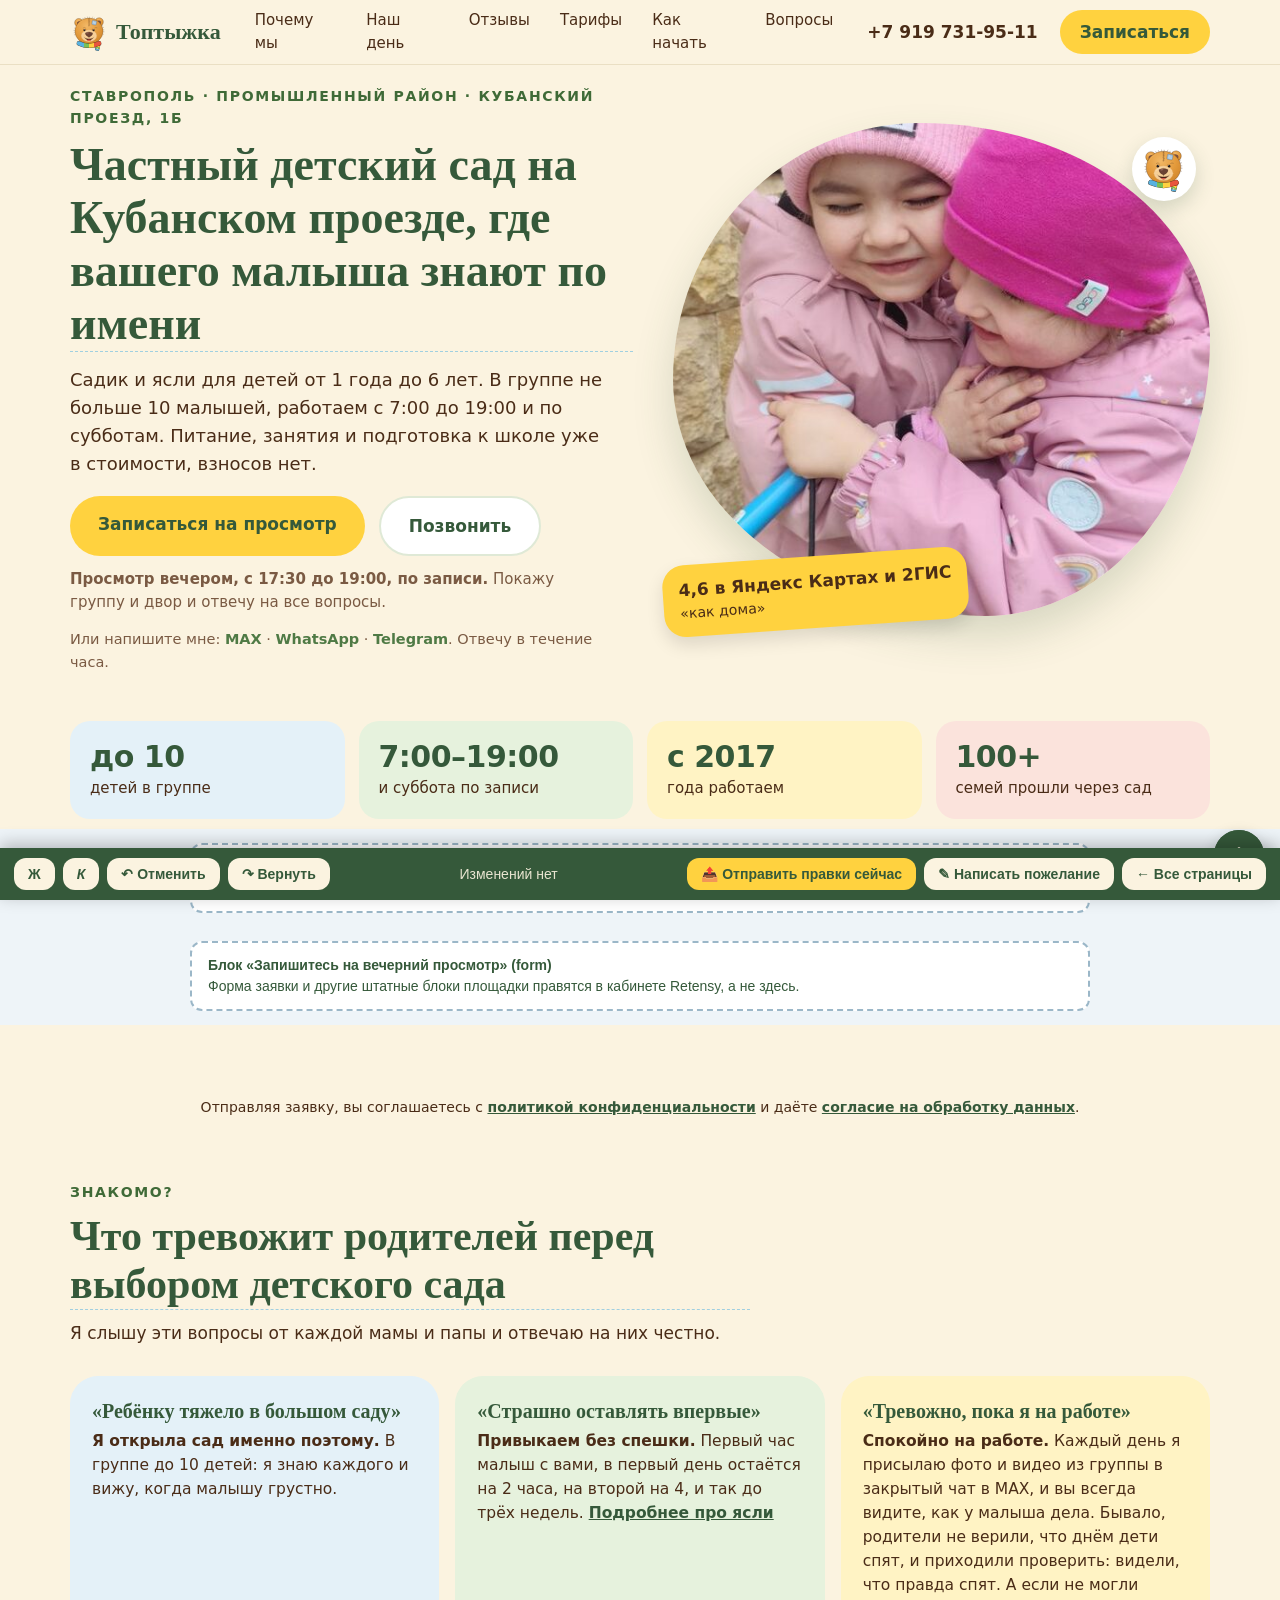
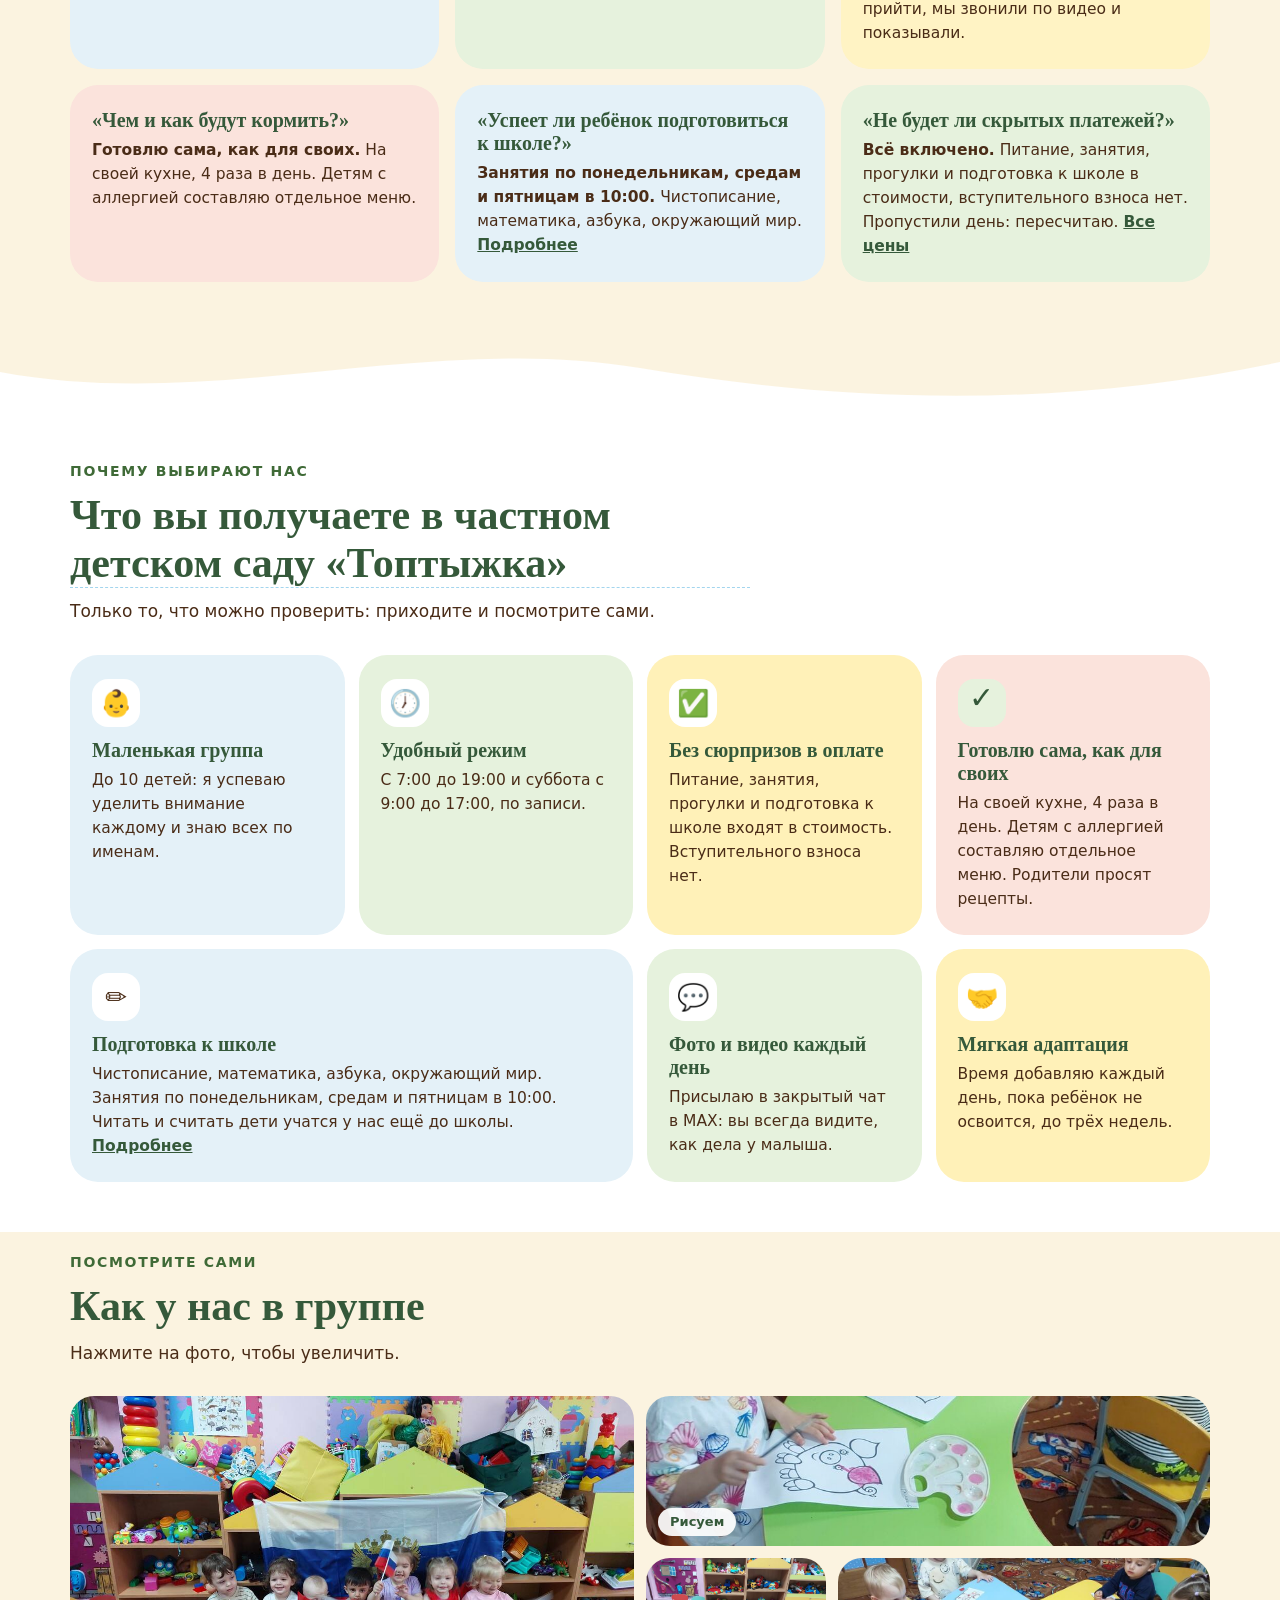
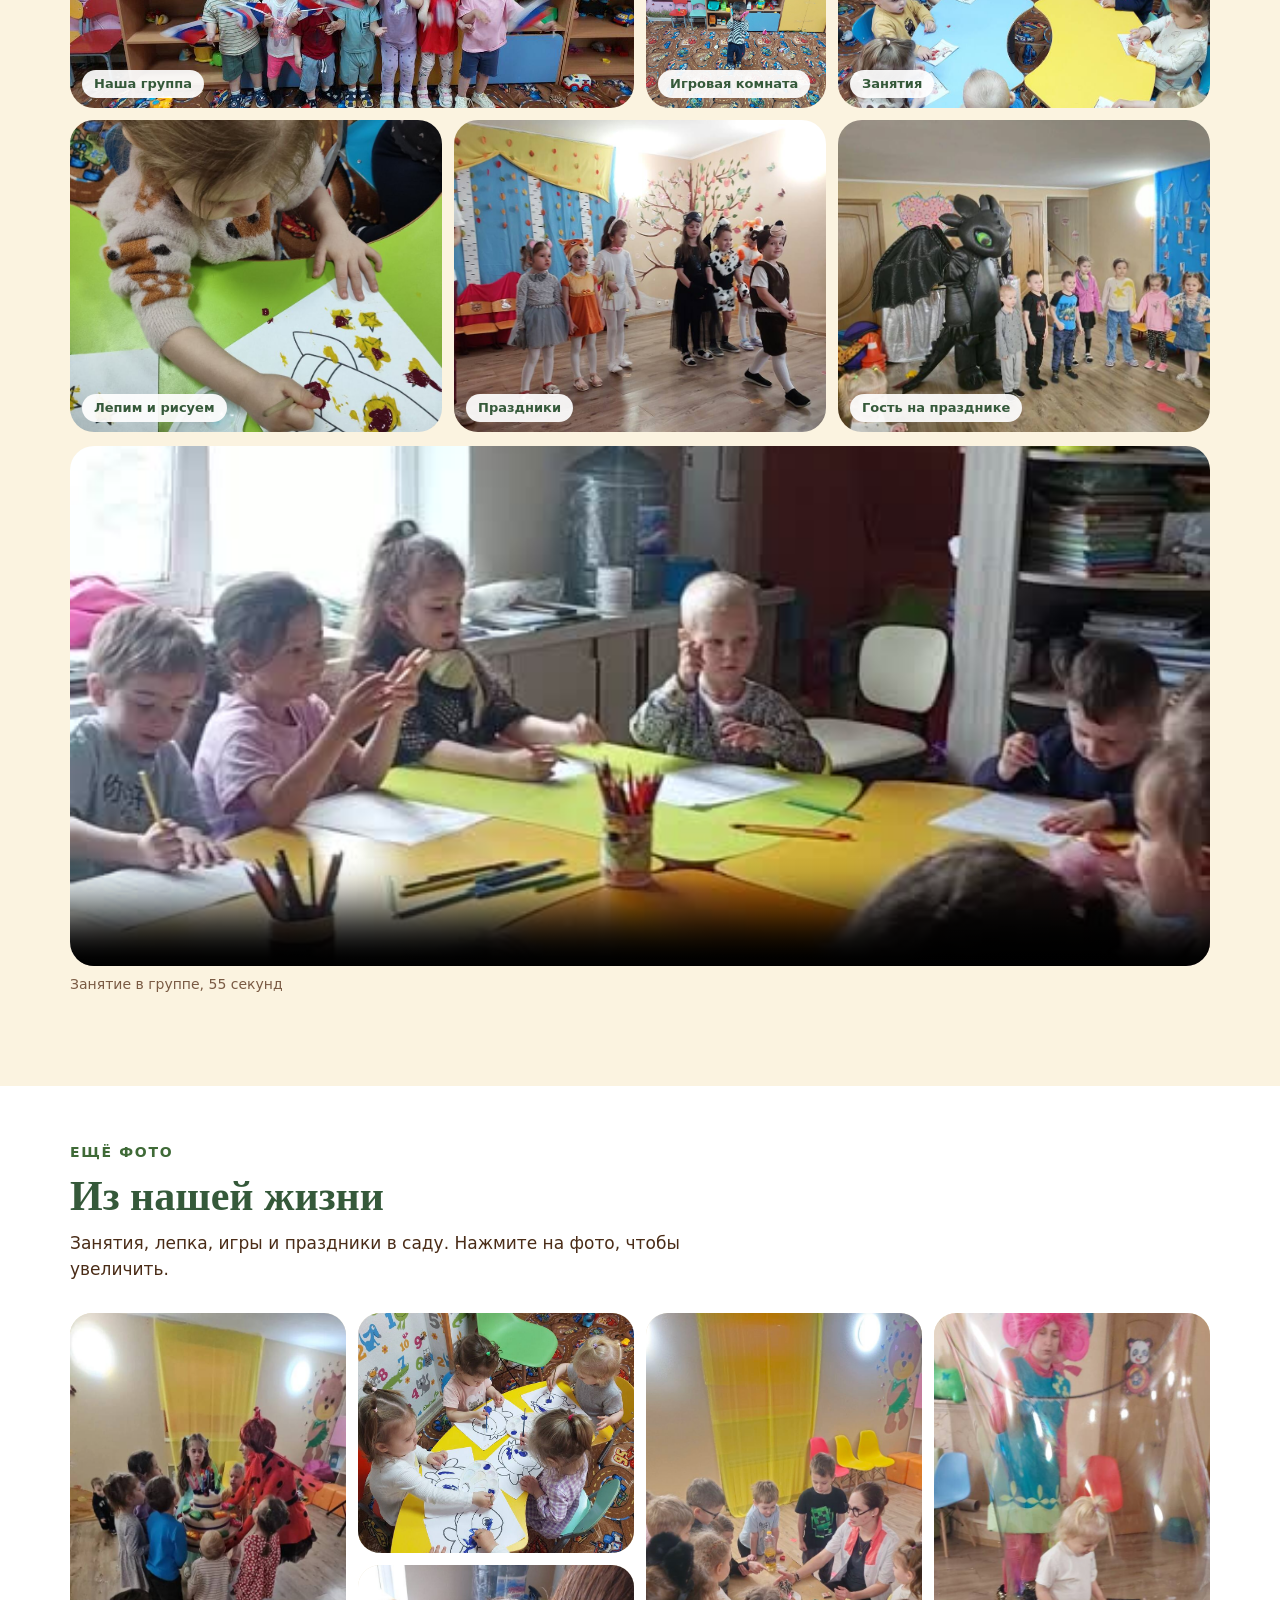
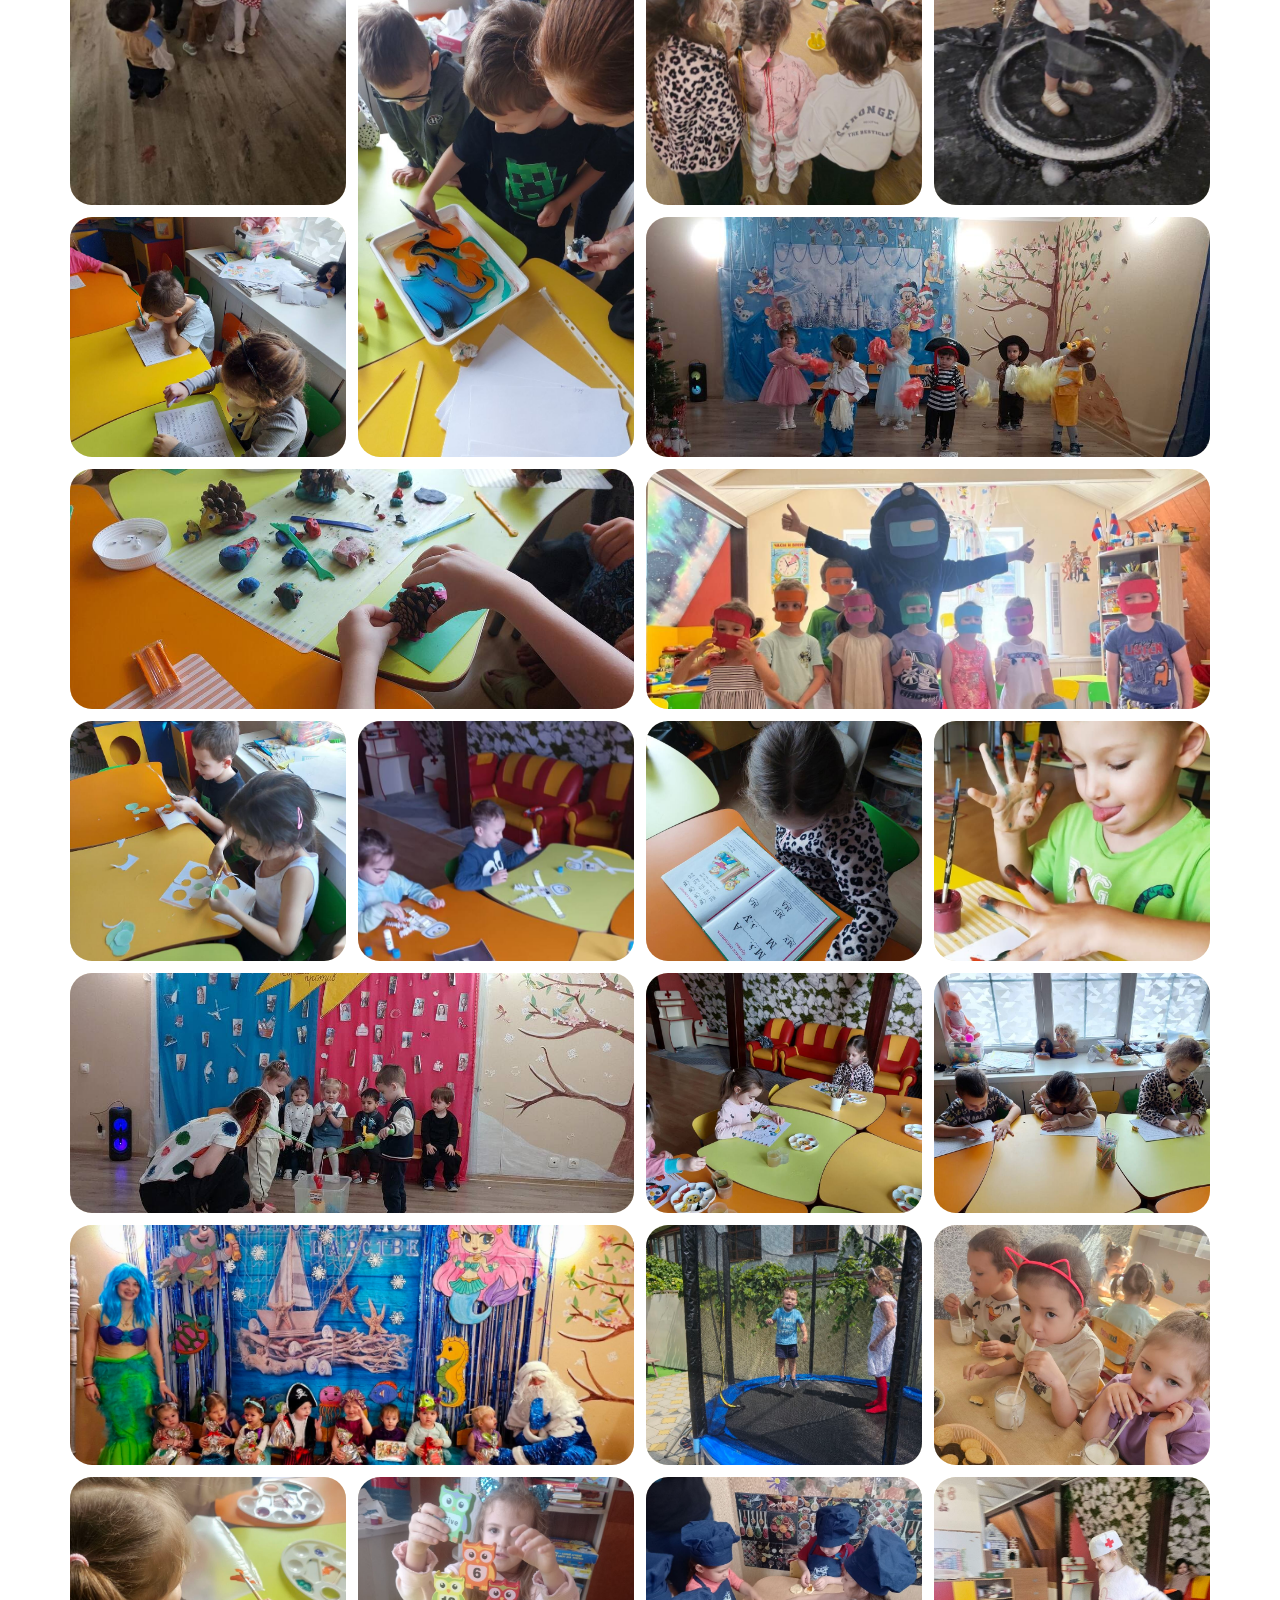
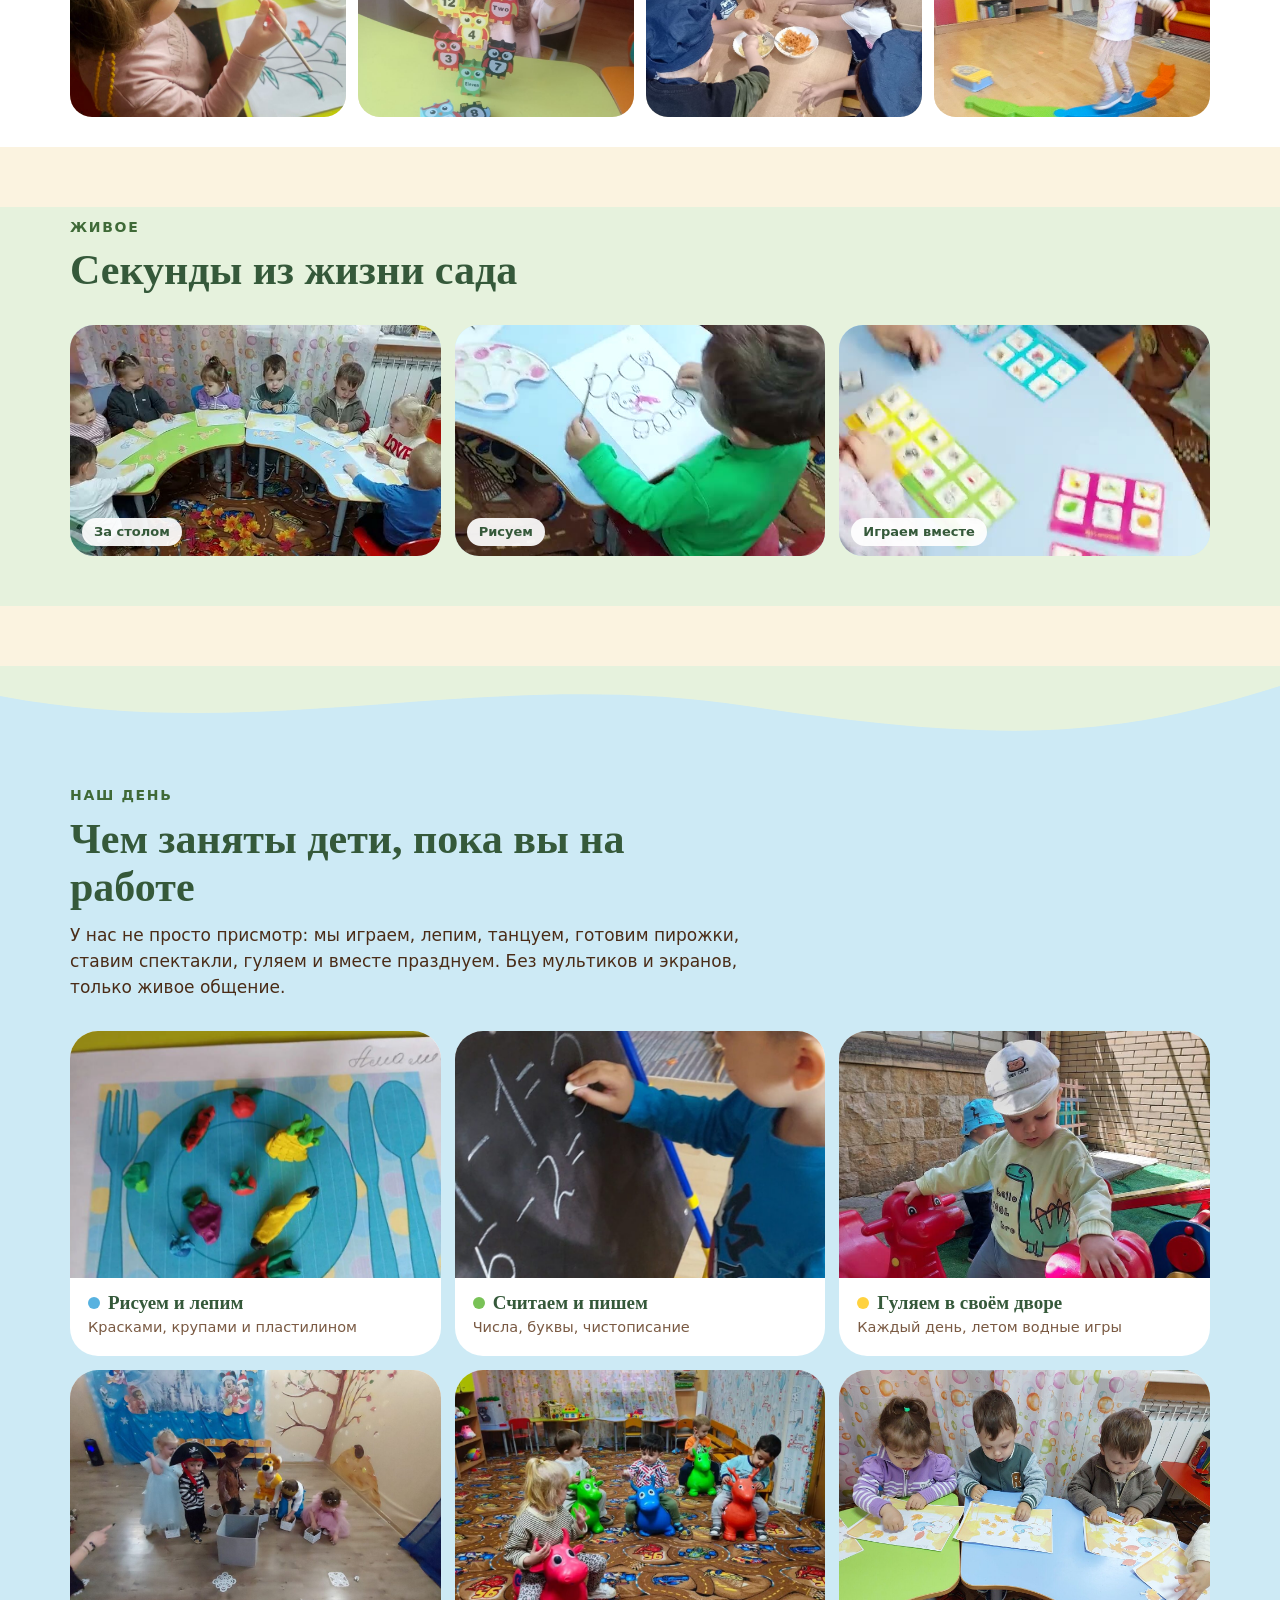
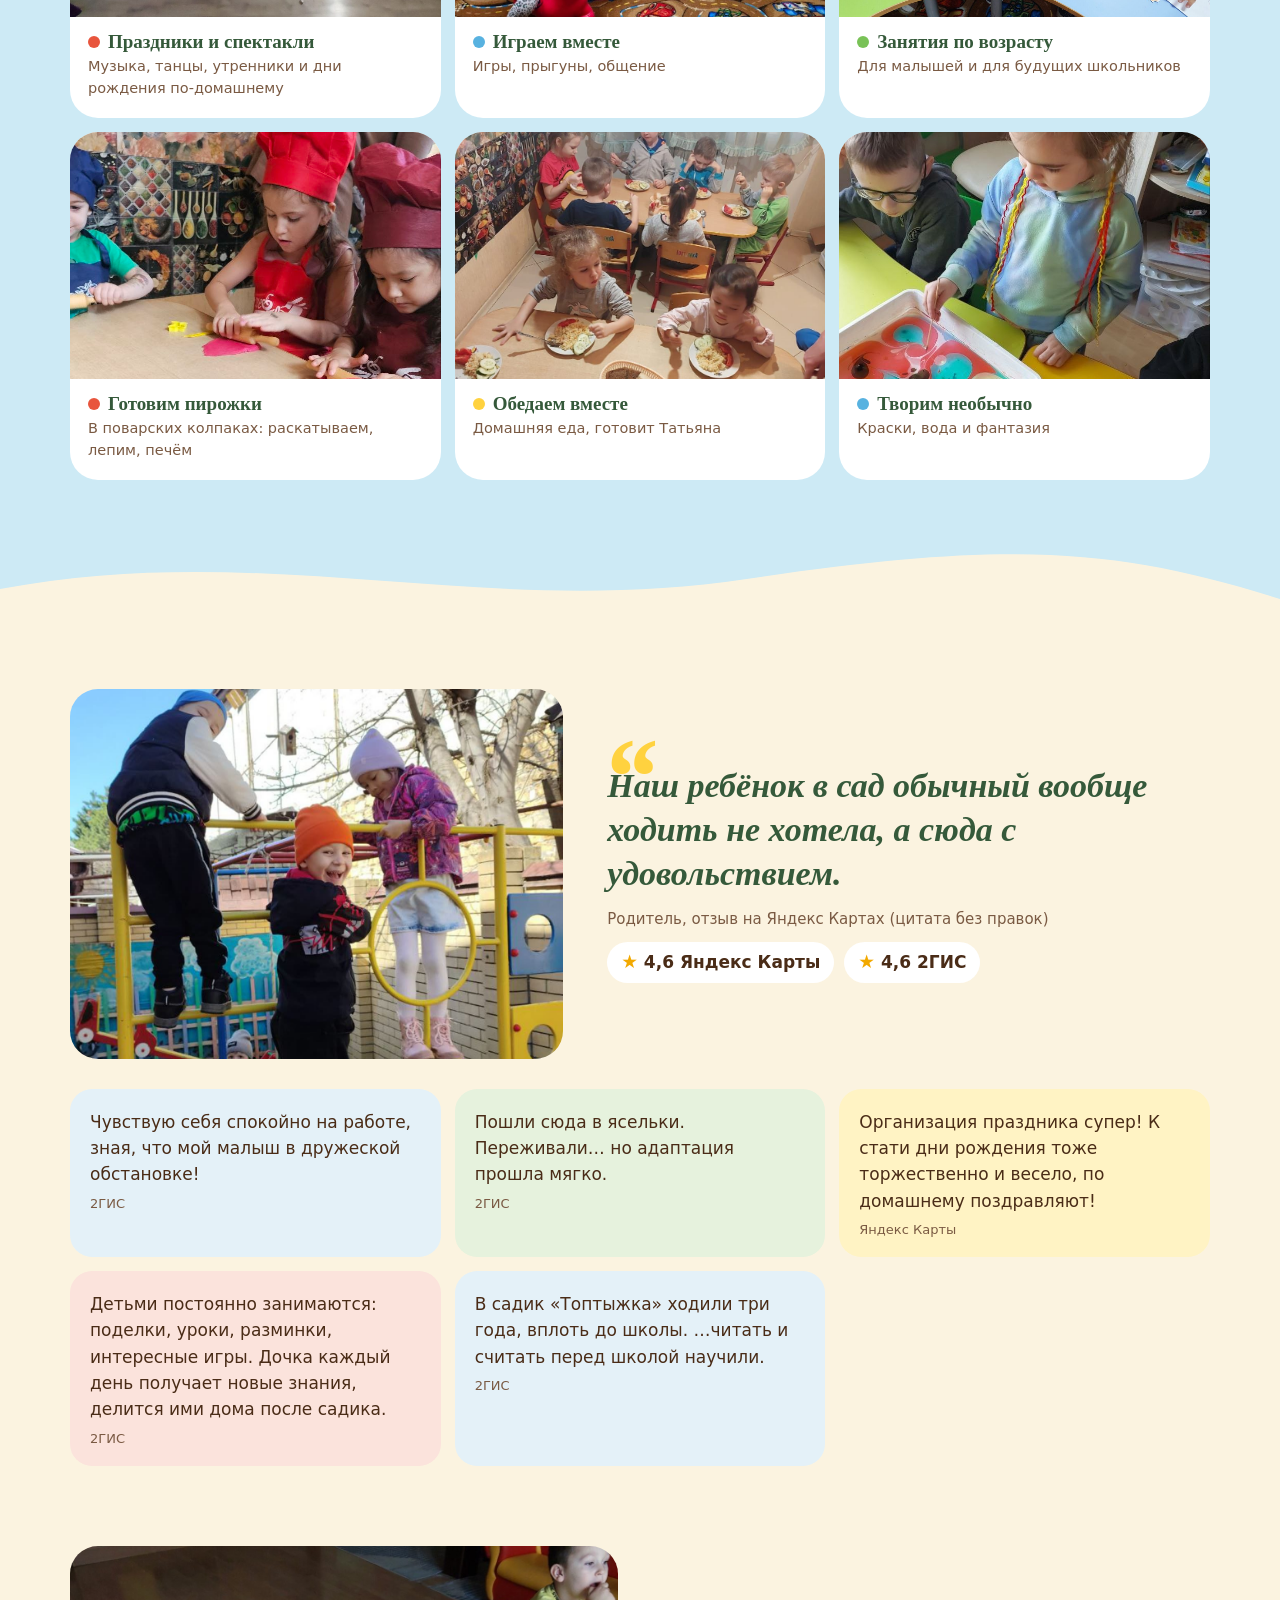
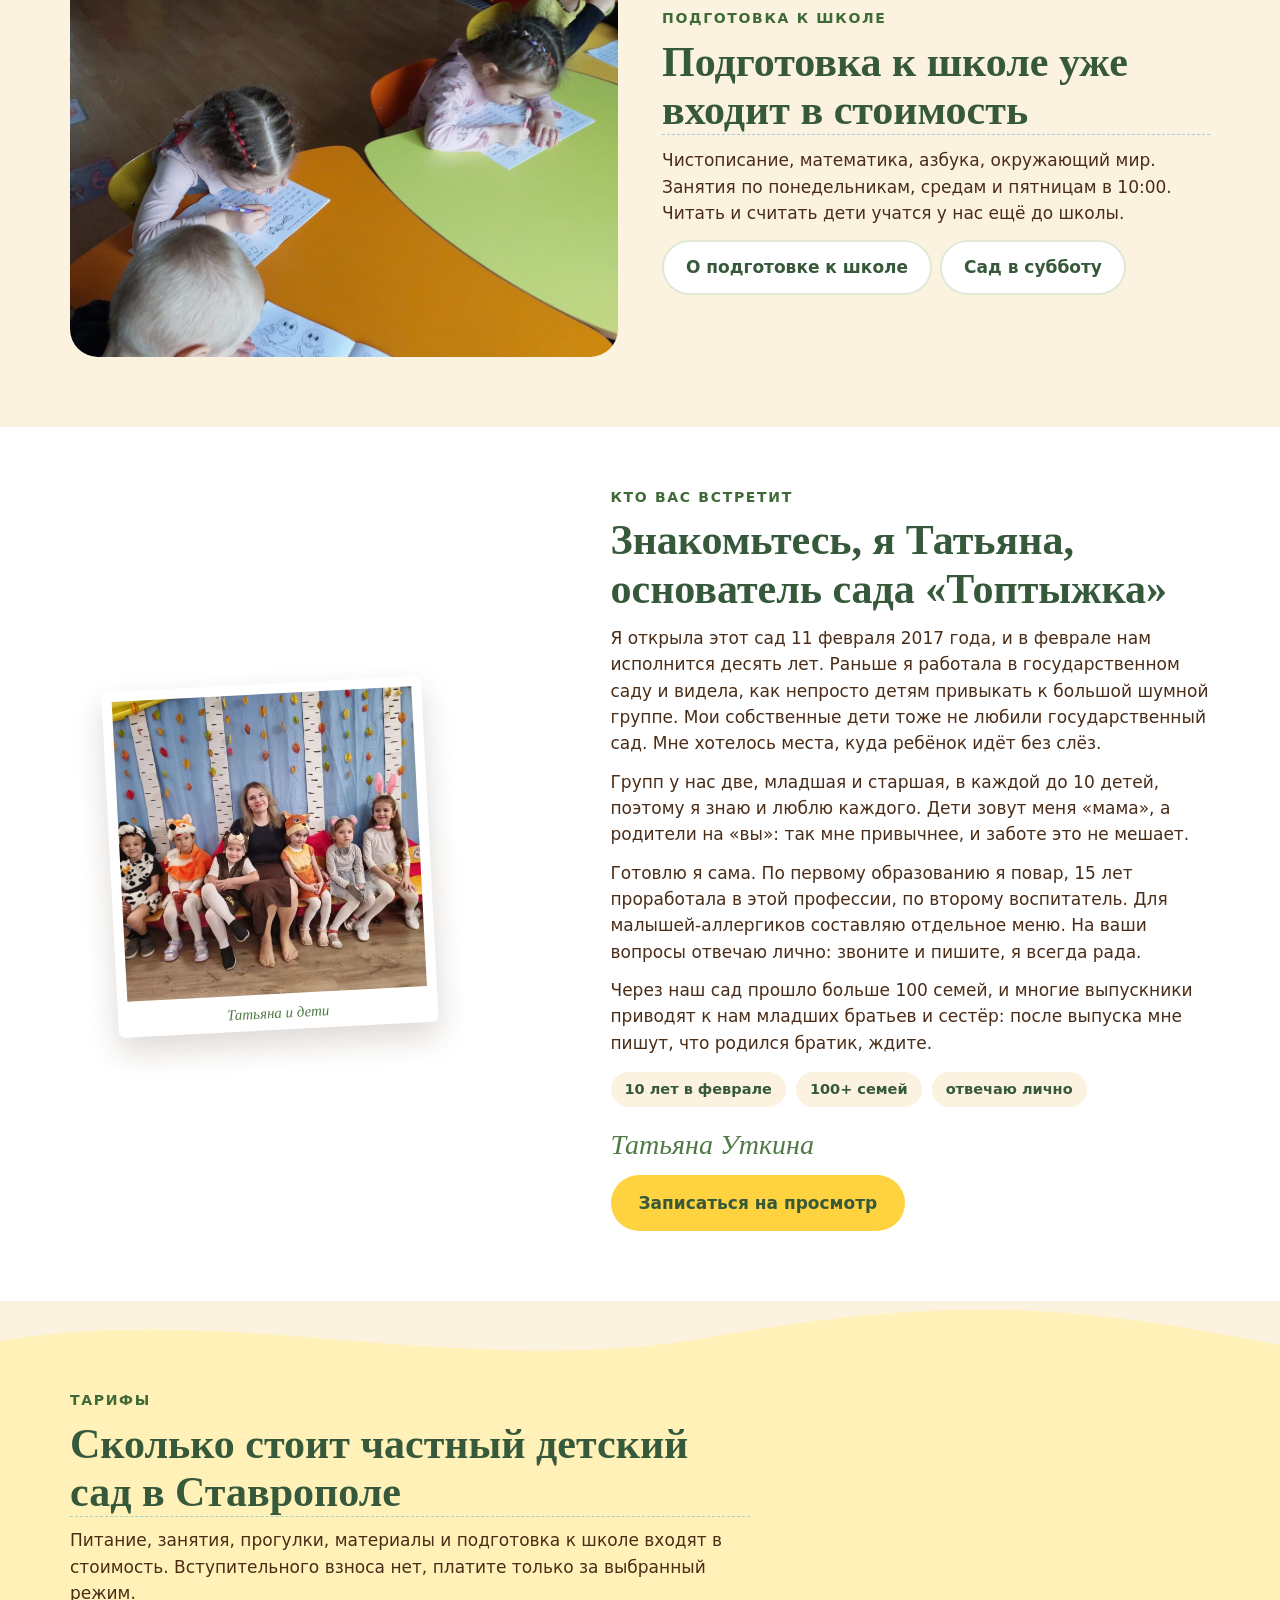
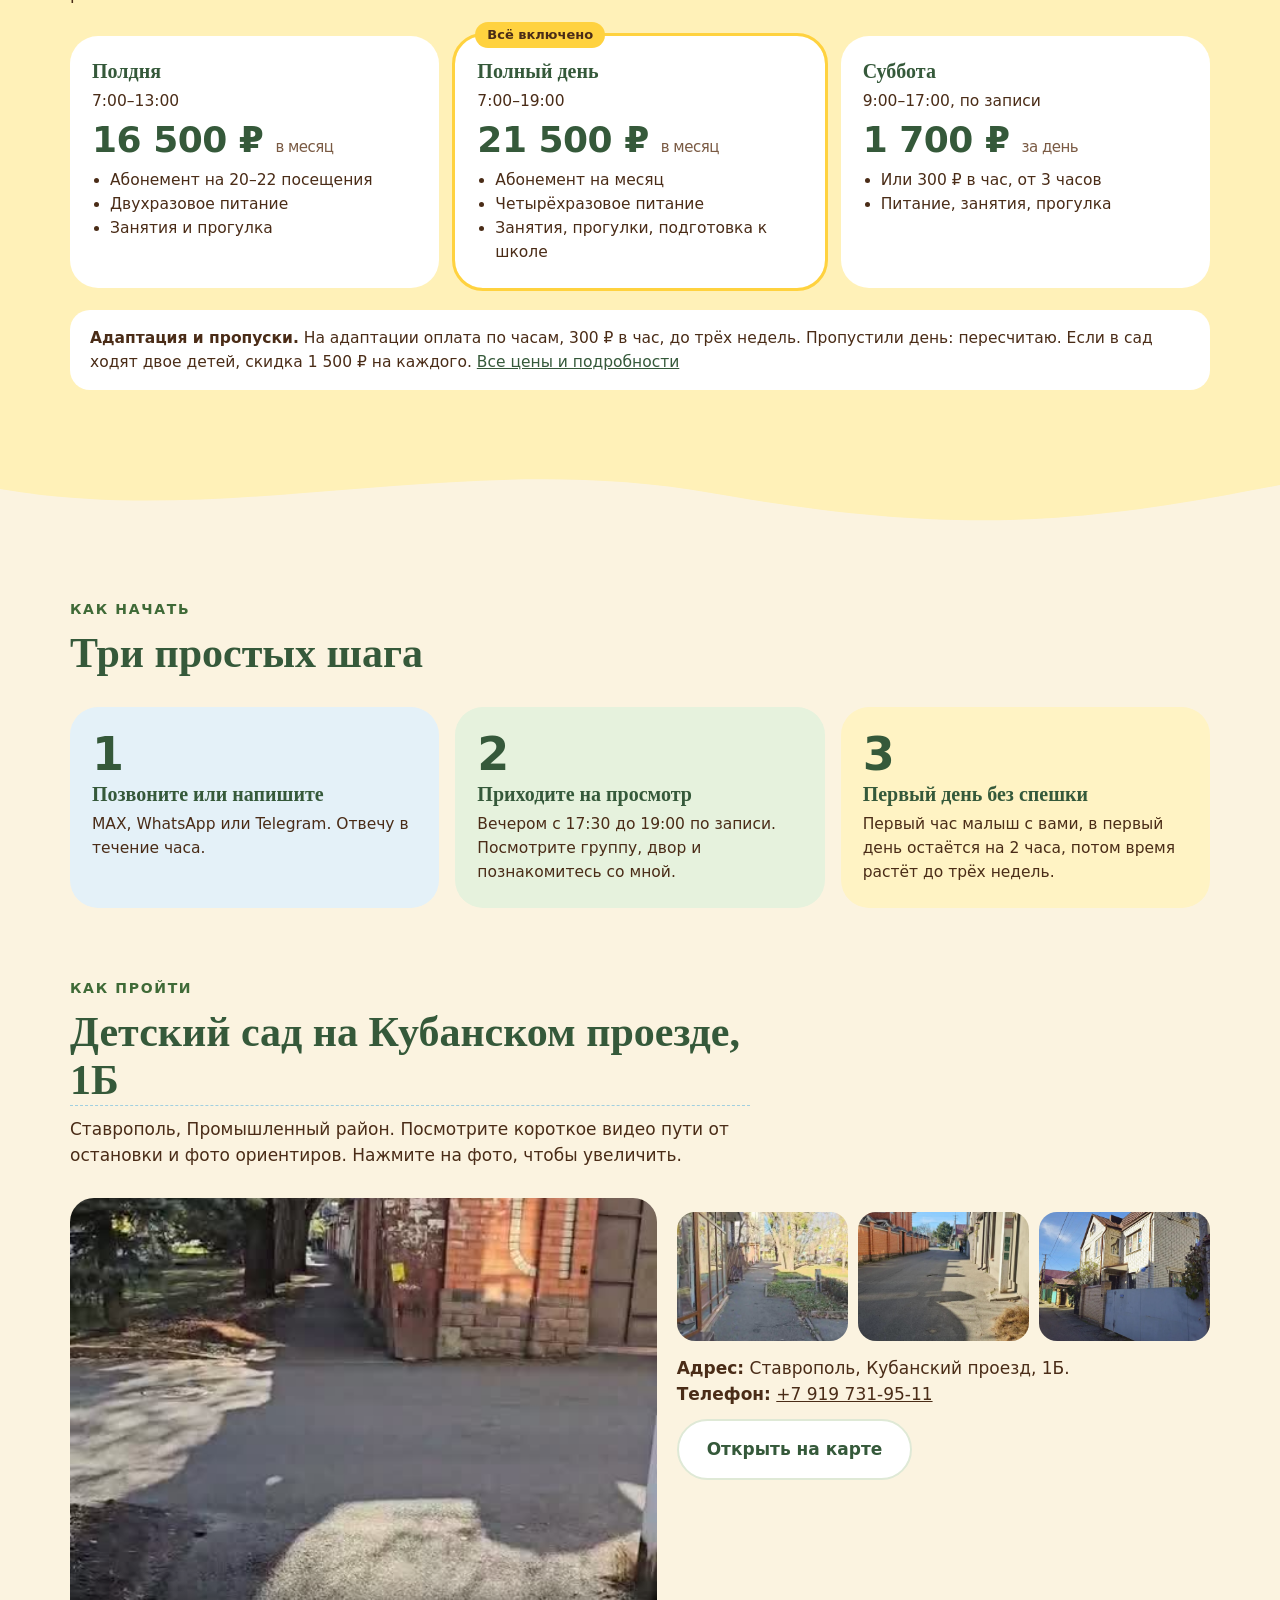
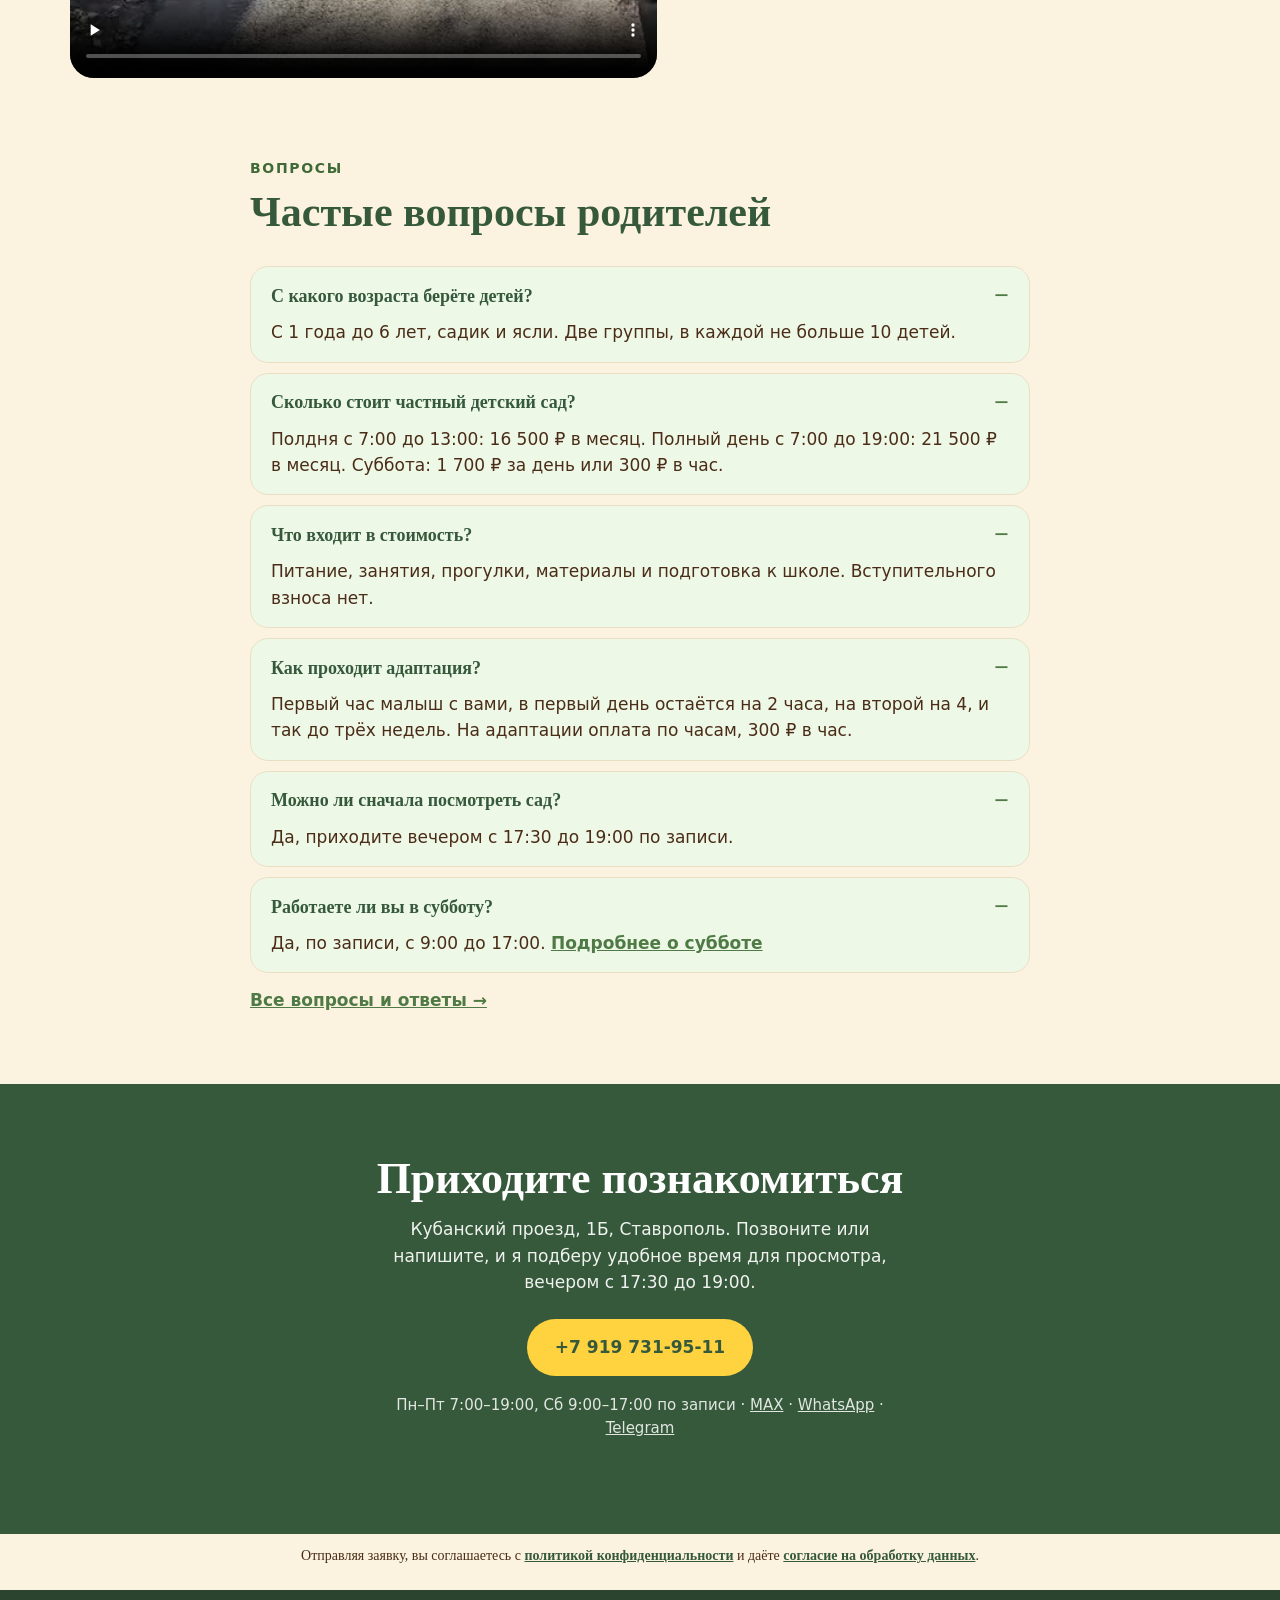
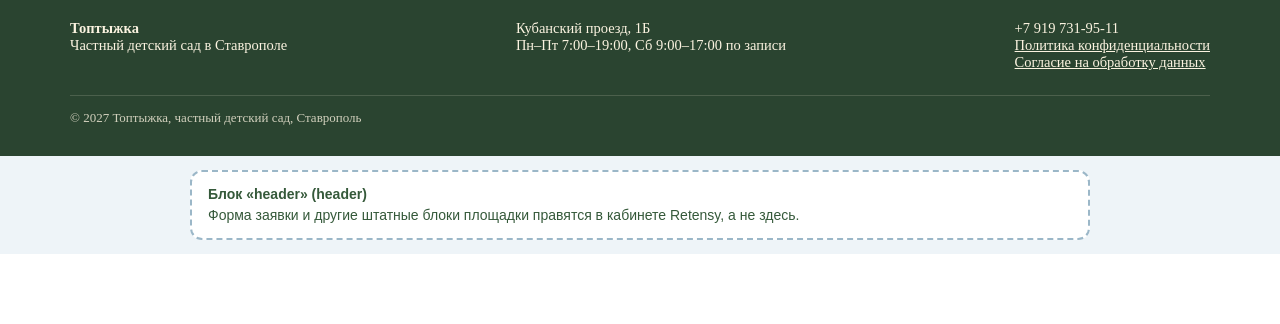
==== glavnaya.html @ e7aec05d "Редактор: ревизия 182" ====
<!doctype html>
<html lang="ru"><head><meta name="robots" content="noindex,nofollow"><meta charset="utf-8"><meta name="viewport" content="width=device-width,initial-scale=1">
<title>Редактор: Топтыжка</title>
<link rel="stylesheet" href="editor.css?v=32">
</head><body data-page="glavnaya" data-revision="182">
<div class="rb" data-file="glavnaya/01-SxvCBgVT.html" data-id="SxvCBgVT" data-label="Частный детский сад на Кубанском проезде, где вашего малыша "><style> :root{--cream:#FBF3E0;--sky:#CDEAF5;--blue:#58B2E0;--green:#79C257;--sun:#FFD23F;--red:#E8553D;--forest:#35593A;--leaf:#4F7A45;--ink:#4A2C17;--muted:#7a5a43;--r:28px; --serif:Georgia,'Times New Roman',serif;--sans:'Segoe UI',system-ui,sans-serif} *{box-sizing:border-box;margin:0} .mk3{font:17px/1.55 var(--sans);color:var(--ink);background:var(--cream);overflow-x:hidden} img,video{display:block;max-width:100%}a{color:inherit} h1,h2,h3{font-family:var(--serif);color:var(--forest);line-height:1.15;font-weight:700} .wrap{max-width:1180px;margin:0 auto;padding:0 20px} section{position:relative} .kicker{color:var(--leaf);font-weight:600;font-size:14px;letter-spacing:.12em;text-transform:uppercase} .sec-head{max-width:680px;margin-bottom:30px}.sec-head h2{font-size:clamp(28px,3.4vw,42px);margin:8px 0 10px} .top{position:sticky;top:0;z-index:20;background:rgba(251,243,224,.94);backdrop-filter:blur(8px);border-bottom:1px solid #eadfc4} .top .wrap{display:flex;align-items:center;gap:22px;height:64px} .logo{font:700 22px var(--serif);color:var(--forest);text-decoration:none;display:flex;gap:8px;align-items:center} .logo i{width:30px;height:30px;border-radius:50%;background:var(--sun);display:grid;place-items:center;font-style:normal;font-size:17px} .top nav{display:flex;gap:6px;margin-left:auto}.top nav a{text-decoration:none;font-size:15px;padding:6px 12px;border-radius:99px;transition:.25s}.top nav a:hover{background:var(--sky)} .tel{font-weight:600;text-decoration:none;white-space:nowrap} .btn{display:inline-block;text-decoration:none;font-weight:700;padding:15px 28px;border-radius:99px;transition:.25s} .btn-main{background:linear-gradient(#FFD86B,#F5B23A);color:#4A2C17;box-shadow:0 6px 0 #D89A2B,0 14px 24px rgba(216,154,43,.35)} .btn-main:hover{transform:translateY(3px);box-shadow:0 3px 0 #D89A2B,0 8px 16px rgba(216,154,43,.3)} .btn-soft{background:#fff;border:2px solid #dfe9d6;color:var(--forest)}.btn-soft:hover{background:var(--sky);border-color:var(--sky)} .wave{display:block;width:100%;height:70px;margin-bottom:-1px}.wave.flip{transform:scaleY(-1);margin:-1px 0 0} .hero{padding:26px 0 14px}.hero .wrap{display:grid;grid-template-columns:1.05fr 1fr;gap:40px;align-items:center} .hero h1{font-size:clamp(30px,3.7vw,46px);margin:10px 0 14px}.hero p.lead{font-size:18px;max-width:540px} .hero-card{margin-top:24px;background:#fff;border-radius:var(--r);padding:18px 20px;display:flex;gap:16px;align-items:center;box-shadow:0 10px 30px rgba(74,44,23,.08);max-width:540px} .avatar{flex:none;width:64px;height:64px;border-radius:50%;background:var(--sky);display:grid;place-items:center;font-size:32px} .hero-card b{font-family:var(--serif);color:var(--forest);font-size:18px}.hero-card small{display:block;color:var(--muted)} .hero-cta{display:flex;gap:14px;flex-wrap:wrap;margin-top:18px}.vis{margin-top:12px;font-size:15px;color:var(--muted);max-width:540px} .msgs{margin-top:14px;font-size:14.5px;color:var(--muted)}.msgs a{color:var(--leaf);font-weight:600;text-decoration:none} .photo-blob{position:relative;aspect-ratio:1/.92} .photo-blob img{width:100%;height:100%;object-fit:cover;border-radius:46% 54% 42% 58%/52% 44% 56% 48%;box-shadow:0 20px 40px rgba(53,89,58,.18);animation:morph 14s ease-in-out infinite} @keyframes morph{50%{border-radius:56% 44% 54% 46%/44% 56% 44% 56%}} .sticker{position:absolute;left:-14px;bottom:30px;background:var(--sun);border-radius:22px;padding:12px 16px;font-weight:700;transform:rotate(-4deg);box-shadow:0 8px 18px rgba(0,0,0,.12);animation:bob 5s ease-in-out infinite} .sticker small{display:block;font-weight:500}@keyframes bob{50%{transform:rotate(-4deg) translateY(-8px)}} .patch{position:absolute;right:-8px;top:12px;width:70px;height:70px;border-radius:14px;background:var(--blue);border:3px dashed #fff;transform:rotate(8deg);display:grid;place-items:center;font-size:34px;box-shadow:0 6px 14px rgba(0,0,0,.12)} .facts{padding:34px 0 10px}.facts .wrap{display:grid;grid-template-columns:repeat(4,1fr);gap:14px} .fact{background:#fff;border-radius:20px;padding:18px 20px}.fact b{font:700 32px var(--serif);color:var(--forest);display:block;white-space:nowrap}.fact span{font-size:15px;color:var(--muted)} .cards{display:grid;grid-template-columns:repeat(3,1fr);gap:16px} .card{background:#fff;border-radius:var(--r);padding:24px 22px;transition:.3s} .card:hover{transform:translateY(-6px);box-shadow:0 18px 30px rgba(74,44,23,.1)} .card h3{font-size:20px;margin-bottom:6px}.card p{font-size:15.5px}.card a{color:var(--leaf);font-weight:600} .fears{padding:60px 0 20px} .why{background:#fff;padding:60px 0 50px} .bento{display:grid;grid-template-columns:repeat(4,1fr);grid-auto-rows:auto;gap:14px} .bento .card{background:var(--cream)}.bento .card:hover{background:#fff;outline:2px solid var(--sky)} .bento .photo{border-radius:var(--r);overflow:hidden;position:relative;min-height:200px} .bento .photo img{width:100%;height:100%;object-fit:cover;transition:transform .7s}.bento .photo:hover img{transform:scale(1.06)} .bento .photo span{position:absolute;left:12px;bottom:10px;background:rgba(255,255,255,.92);border-radius:99px;padding:4px 12px;font-size:13px;font-weight:600;color:var(--forest)} .b-a{grid-column:span 2;grid-row:span 2}.b-w{grid-column:span 2} .ico{width:48px;height:48px;border-radius:16px;display:grid;place-items:center;font-size:26px;margin-bottom:12px;background:#fff} .gallery{background:#fff;padding:20px 0 30px} .grid{display:grid;grid-template-columns:repeat(6,1fr);grid-auto-rows:150px;gap:12px} .grid figure{overflow:hidden;border-radius:24px;position:relative}.grid img{width:100%;height:100%;object-fit:cover;transition:transform .6s}.grid figure:hover img{transform:scale(1.07)} .g1{grid-column:span 3;grid-row:span 2}.g2{grid-column:span 3}.g3{grid-column:span 1}.g4{grid-column:span 2}.g5,.g6,.g7{grid-column:span 2;grid-row:span 2} .grid figcaption,.clipgrid figcaption,.band figcaption{position:absolute;left:12px;bottom:10px;background:rgba(255,255,255,.92);border-radius:99px;padding:4px 12px;font-size:13px;font-weight:600;color:var(--forest)} .video{margin-top:14px}.video video{width:100%;max-height:520px;border-radius:24px;background:#000;object-fit:cover}.video span{display:block;margin-top:8px;font-size:14px;color:var(--muted)} .clips{background:#fff;padding:10px 0 50px}.clipgrid{display:grid;grid-template-columns:repeat(3,1fr);gap:14px} .clipgrid figure{margin:0;position:relative;border-radius:24px;overflow:hidden;aspect-ratio:16/10;background:var(--sky)}.clipgrid video{width:100%;height:100%;object-fit:cover} .day{background:var(--sky);padding:30px 0 70px} .daygrid{display:grid;grid-template-columns:repeat(3,1fr);gap:14px} .daycard{border-radius:var(--r);overflow:hidden;background:#fff;transition:.3s}.daycard:hover{transform:translateY(-6px);box-shadow:0 18px 30px rgba(53,89,58,.15)} .daycard img{width:100%;aspect-ratio:3/2;object-fit:cover}.daycard div{padding:14px 18px 18px}.daycard h3{font-size:19px;margin-bottom:2px}.daycard p{font-size:14.5px;color:var(--muted)} .dot{display:inline-block;width:12px;height:12px;border-radius:50%;margin-right:8px;background:var(--c,var(--blue))} .quote{padding:70px 0 50px}.quote .wrap.main{display:grid;grid-template-columns:.9fr 1.1fr;gap:44px;align-items:center} .quote .pic{border-radius:var(--r);overflow:hidden;aspect-ratio:4/3}.quote .pic img{width:100%;height:100%;object-fit:cover;object-position:20% 40%} .quote blockquote{font:italic 600 clamp(24px,2.9vw,34px)/1.3 var(--serif);color:var(--forest);position:relative} .quote blockquote::before{content:"“";position:absolute;left:-6px;top:-58px;font-size:110px;color:var(--sun)} .quote cite{display:block;font:500 15px var(--sans);color:var(--muted);margin-top:14px;font-style:normal} .stars{margin-top:14px;display:flex;gap:10px;flex-wrap:wrap}.stars a{background:#fff;border-radius:99px;padding:6px 14px;font-weight:600;text-decoration:none}.stars a:hover{background:var(--sky)} .more-q{display:grid;grid-template-columns:repeat(3,1fr);gap:14px;margin-top:30px} .more-q figure{background:#fff;border-radius:22px;padding:20px;margin:0}.more-q cite{display:block;margin-top:8px;font-size:13px;color:var(--muted);font-style:normal} .school{padding:30px 0 70px}.school .wrap{display:grid;grid-template-columns:1fr 1fr;gap:44px;align-items:center} .school .pic{border-radius:var(--r);overflow:hidden;aspect-ratio:4/3}.school .pic img{width:100%;height:100%;object-fit:cover} .school .btn{margin:14px 8px 0 0;padding:12px 22px} .tanya{background:#fff;padding:60px 0 70px}.tanya .wrap{display:grid;grid-template-columns:.9fr 1.1fr;gap:50px;align-items:center} .polas{position:relative;height:430px} .pola{position:absolute;background:#fff;padding:10px 10px 36px;border-radius:6px;box-shadow:0 14px 30px rgba(74,44,23,.18)} .pola img{width:260px;height:260px;object-fit:cover}.pola span{position:absolute;bottom:8px;left:0;right:0;text-align:center;font:italic 15px var(--serif);color:var(--leaf)} .p1{left:0;top:10px;transform:rotate(-5deg)}.p2{left:150px;top:150px;transform:rotate(4deg)} .polas .patch{right:20px;top:0} .tanya p{margin-bottom:12px}.chips{display:flex;gap:10px;flex-wrap:wrap;margin:16px 0 22px}.chips span{background:var(--cream);border-radius:99px;padding:6px 14px;font-weight:600;font-size:14.5px;color:var(--forest)} .sign{font:italic 28px var(--serif);color:var(--leaf);margin:6px 0 14px} .band{padding:0 0 60px}.band .wrap{display:grid;grid-template-columns:1fr 1fr;gap:14px}.band figure{margin:0;position:relative;border-radius:28px;overflow:hidden;aspect-ratio:3/2}.band img{width:100%;height:100%;object-fit:cover;transition:transform .8s}.band figure:hover img{transform:scale(1.05)} .price{background:#FFF1B8;padding:20px 0 70px} .price .card{background:#fff;position:relative}.price .card.hit{outline:3px solid var(--sun);transform:translateY(-8px)} .price .tag{position:absolute;top:-14px;left:20px;background:var(--sun);border-radius:99px;padding:3px 12px;font-size:13px;font-weight:700} .price .sum{font:700 36px var(--serif);color:var(--forest);margin:6px 0}.price .sum small{font:500 15px var(--sans);color:var(--muted)} .price ul{padding-left:18px;margin-top:8px;font-size:15.5px} .pnote{margin-top:22px;background:#fff;border-radius:20px;padding:16px 20px;font-size:15.5px} .how{padding:70px 0 40px}.num{font:700 46px var(--serif);color:var(--sun);line-height:1;margin-bottom:6px} .where{padding:30px 0 50px}.wgrid{display:grid;grid-template-columns:1.1fr 1fr;gap:20px;align-items:start} .wgrid video{width:100%;max-height:480px;border-radius:24px;background:#000;object-fit:cover} .threepics{display:grid;grid-template-columns:repeat(3,1fr);gap:10px;margin:14px 0}.threepics img{border-radius:18px;aspect-ratio:4/3;object-fit:cover;width:100%} .faq{padding:30px 0 70px}.faq .wrap{max-width:820px} details{background:#fff;border:1px solid #eadfc4;border-radius:18px;padding:16px 20px;margin-bottom:10px;transition:.25s}details:hover{background:#EAF6FC}details[open]{background:#EEF8E7} summary{cursor:pointer;font:600 18px var(--serif);color:var(--forest);list-style:none;display:flex;justify-content:space-between;align-items:center;gap:14px}summary::-webkit-details-marker{display:none} summary::after{content:"+";flex:none;font-size:26px;line-height:1;color:var(--leaf)}details[open] summary::after{content:"−"} details p{margin-top:10px}.faq a{color:var(--leaf);font-weight:600} .final{background:var(--forest);color:#fff;padding:70px 0;text-align:center} .final h2{color:#fff;font-size:clamp(28px,3.6vw,44px)}.final p{max-width:560px;margin:12px auto 24px;opacity:.92} .final .small{font-size:15px;margin-top:18px;opacity:.85}.final .small a{color:#fff} .bg{display:none;width:42px;height:42px;border-radius:14px;background:#fff;border:1px solid #eadfc4;place-items:center;font-size:22px;line-height:1;text-decoration:none;color:var(--forest)}.mm{display:none;position:fixed;left:0;right:0;top:56px;bottom:0;background:#FBF3E0;z-index:19;overflow:auto;padding:10px 20px 90px}.mm:target{display:block}.mm a.i{display:block;padding:15px 6px;border-bottom:1px solid #eadfc4;font:600 20px var(--serif);color:var(--forest);text-decoration:none}.mm .hero-cta{margin-top:20px}.mm .x{color:var(--muted);font:500 15px var(--sans);text-align:center;margin-top:14px;display:block;text-decoration:none} @keyframes rise{from{opacity:0;transform:translateY(34px)}to{opacity:1;transform:none}} .hero .wrap>*,.facts .fact{animation:rise .9s both}.hero .wrap>*:nth-child(2){animation-delay:.15s}.fact:nth-child(2){animation-delay:.1s}.fact:nth-child(3){animation-delay:.2s}.fact:nth-child(4){animation-delay:.3s} @supports (animation-timeline:view()){.card,.bento .photo,.grid figure,.daycard,.quote .wrap>*,.tanya .wrap>*,.sec-head,.more-q figure{animation:rise linear both;animation-timeline:view();animation-range:entry 0% entry 45%}} @media (prefers-reduced-motion:reduce){*{animation:none!important;transition:none!important}} @media(max-width:900px){ .top nav{display:none}.top .wrap{height:56px;gap:10px}.tel{display:none}.top .btn-main{margin-left:auto}.bg{display:grid} .hero .wrap,.quote .wrap.main,.tanya .wrap,.school .wrap,.wgrid{grid-template-columns:1fr}.photo-blob{order:-1;aspect-ratio:1/.8} .facts .wrap{grid-template-columns:1fr 1fr}.cards,.daygrid,.more-q,.clipgrid{grid-template-columns:1fr} .bento{grid-template-columns:1fr 1fr}.b-a,.b-w{grid-column:span 2}.b-a{grid-row:span 1} .grid{grid-template-columns:repeat(2,1fr);grid-auto-rows:140px}.grid figure{grid-column:span 1!important;grid-row:span 1!important}.grid .g1{grid-column:span 2!important;grid-row:span 2!important} .sticker{left:6px}.patch{right:6px}.band .wrap{grid-template-columns:1fr}.polas{height:380px}.pola img{width:210px;height:210px}.p2{left:130px;top:170px}.polas{height:430px} .price .card.hit{transform:none} } @media(max-width:560px){.fact b{font-size:26px}.tel{display:none}.top .btn-main{margin-left:auto}.btn{padding:14px 22px}.hero-card{flex-direction:column;text-align:center}.bento{grid-template-columns:1fr}.b-a,.b-w{grid-column:span 1}.threepics{grid-template-columns:1fr 1fr}} </style><div class='mk3'><header class='top'><div class='wrap'><a class='logo' href='#'><i>🧸</i>Топтыжка</a><nav><a href='#why'>Почему мы</a><a href='#day'>Наш день</a><a href='#otzyvy'>Отзывы</a><a href='#price'>Тарифы</a><a href='#how'>Как начать</a><a href='#faq'>Вопросы</a></nav><a class='tel' href='tel:+79197319511'>+7 919 731-95-11</a><a class='btn btn-main' style='padding:10px 20px' href='#form'>Записаться</a><a class='bg' href='#mm' aria-label='Меню'>☰</a></div></header><div class='mm' id='mm'><a class='i' href='#why'>Почему мы</a><a class='i' href='#day'>Наш день</a><a class='i' href='#otzyvy'>Отзывы</a><a class='i' href='#price'>Тарифы</a><a class='i' href='#how'>Как начать</a><a class='i' href='#faq'>Вопросы</a><a class='i' href='yasli-stavropol/'>Ясли</a><a class='i' href='podgotovka-k-shkole/'>Подготовка к школе</a><a class='i' href='sad-v-subbotu/'>Сад в субботу</a><a class='i' href='tseny/'>Цены</a><div class='hero-cta'><a class='btn btn-main' href='#form'>Записаться на просмотр</a><a class='btn btn-soft' href='tel:+79197319511'>+7 919 731-95-11</a></div><a class='x' href='#x'>Закрыть меню</a></div><section class='hero'><div class='wrap'><div><div class='kicker'>Ставрополь · Промышленный район · Кубанский проезд, 1Б</div><h1>Частный детский сад на Кубанском проезде, где вашего малыша знают по имени</h1><p class='lead'>Садик и ясли для детей от 1 года до 6 лет. В группе не больше 10 малышей, работаем с 7:00 до 19:00 и по субботам. Питание, занятия и подготовка к школе уже в стоимости, взносов нет.</p><div class='hero-cta'><a class='btn btn-main' href='#form'>Записаться на просмотр</a><a class='btn btn-soft' href='tel:+79197319511'>Позвонить</a></div><p class='vis'><b>Просмотр вечером, с 17:30 до 19:00, по записи.</b> Покажу группу и двор и отвечу на все вопросы.</p><p class='msgs'>Или напишите мне: <a href='https://max.ru/u/f9LHodD0cOKMxOxEzPnBJaD80XWG0SdVzUSUioYIpoT9qydU1t_LxvP7VS0'>MAX</a> · <a href='https://wa.me/79197319511'>WhatsApp</a> · <a href='https://t.me/+79197319511'>Telegram</a>. Отвечу в течение часа.</p></div><div class='photo-blob'><img src='assets/hero-druzya-l0h0.jpg' alt='Две девочки обнимаются на прогулке в детском саду Топтыжка'><div class='patch'>🧸</div><div class='sticker'>4,6 в Яндекс Картах и 2ГИС<small>«как дома»</small></div></div></div></section><section class='facts'><div class='wrap'><div class='fact'><b>до 10</b><span>детей в группе</span></div><div class='fact'><b>7:00–19:00</b><span>и суббота по записи</span></div><div class='fact'><b>с 2017</b><span>года работаем</span></div><div class='fact'><b>100+</b><span>семей прошли через сад</span></div></div></section></div></div>

<div class="rb-plain" data-id="tEZdcA6q"><div class="rb-plain-in"><b>Блок «Запишитесь на вечерний просмотр» (form)</b><br>Форма заявки и другие штатные блоки площадки правятся в кабинете Retensy, а не здесь.</div></div>

<div class="rb-plain" data-id="RYhZtyKy"><div class="rb-plain-in"><b>Блок «Запишитесь на вечерний просмотр» (form)</b><br>Форма заявки и другие штатные блоки площадки правятся в кабинете Retensy, а не здесь.</div></div>

<div class="rb" data-file="glavnaya/04-hEDnqK5Z.html" data-id="hEDnqK5Z" data-label="Что тревожит родителей перед выбором детского сада"><div class='mk3'><div style='background:#FBF3E0;text-align:center;padding:12px 20px 4px;font-size:14px;color:#4A2C17'>Отправляя заявку, вы соглашаетесь с <a href='politika/' style='color:#35593A;font-weight:700'>политикой конфиденциальности</a> и даёте <a href='soglasie/' style='color:#35593A;font-weight:700'>согласие на обработку данных</a>.</div><section class='fears'><div class='wrap'><div class='sec-head'><div class='kicker'>Знакомо?</div><h2>Что тревожит родителей перед выбором детского сада</h2><p>Я слышу эти вопросы от каждой мамы и папы и отвечаю на них честно.</p></div><div class='cards'><div class='card'><h3>«Ребёнку тяжело в большом саду»</h3><p><b>Я открыла сад именно поэтому.</b> В группе до 10 детей: я знаю каждого и вижу, когда малышу грустно.</p></div><div class='card'><h3>«Страшно оставлять впервые»</h3><p><b>Привыкаем без спешки.</b> Первый час малыш с вами, в первый день остаётся на 2 часа, на второй на 4, и так до трёх недель. <a href='yasli-stavropol/'>Подробнее про ясли</a></p></div><div class='card'><h3>«Тревожно, пока я на работе»</h3><p><b>Спокойно на работе.</b> Каждый день я присылаю фото и видео из группы в закрытый чат в MAX, и вы всегда видите, как у малыша дела. Бывало, родители не верили, что днём дети спят, и приходили проверить: видели, что правда спят. А если не могли прийти, мы звонили по видео и показывали.</p></div><div class='card' style='background:#FBE3DC'><h3>«Чем и как будут кормить?»</h3><p><b>Готовлю сама, как для своих.</b> На своей кухне, 4 раза в день. Детям с аллергией составляю отдельное меню.</p></div><div class='card' style='background:#E4F1F8'><h3>«Успеет ли ребёнок подготовиться к школе?»</h3><p><b>Занятия по понедельникам, средам и пятницам в 10:00.</b> Чистописание, математика, азбука, окружающий мир. <a href='podgotovka-k-shkole/'>Подробнее</a></p></div><div class='card' style='background:#E6F2DD'><h3>«Не будет ли скрытых платежей?»</h3><p><b>Всё включено.</b> Питание, занятия, прогулки и подготовка к школе в стоимости, вступительного взноса нет. Пропустили день: пересчитаю. <a href='tseny/'>Все цены</a></p></div></div></div></section><svg class='wave' viewBox='0 0 1440 70' preserveAspectRatio='none' style='margin-top:30px'><path d='M0 40C240 80 480 0 720 36S1200 76 1440 30V70H0Z' fill='#fff'/></svg><section class='why' id='why' style='margin-top:-1px'><div class='wrap'><div class='sec-head'><div class='kicker'>Почему выбирают нас</div><h2>Что вы получаете в частном детском саду «Топтыжка»</h2><p>Только то, что можно проверить: приходите и посмотрите сами.</p></div><div class='bento'><div class='card'><div class='ico'>👶</div><h3>Маленькая группа</h3><p>До 10 детей: я успеваю уделить внимание каждому и знаю всех по именам.</p></div><div class='card'><div class='ico'>🕖</div><h3>Удобный режим</h3><p>С 7:00 до 19:00 и суббота с 9:00 до 17:00, по записи.</p></div><div class='card'><div class='ico'>✅</div><h3>Без сюрпризов в оплате</h3><p>Питание, занятия, прогулки и подготовка к школе входят в стоимость. Вступительного взноса нет.</p></div><div class='card'><div class='ico'>👩‍🍳</div><h3>Готовлю сама, как для своих</h3><p>На своей кухне, 4 раза в день. Детям с аллергией составляю отдельное меню. Родители просят рецепты.</p></div><div class='card b-w'><div class='ico'>✏️</div><h3>Подготовка к школе</h3><p>Чистописание, математика, азбука, окружающий мир. Занятия по понедельникам, средам и пятницам в 10:00. Читать и считать дети учатся у нас ещё до школы. <a href='podgotovka-k-shkole/'>Подробнее</a></p></div><div class='card'><div class='ico'>💬</div><h3>Фото и видео каждый день</h3><p>Присылаю в закрытый чат в MAX: вы всегда видите, как дела у малыша.</p></div><div class='card'><div class='ico'>🤝</div><h3>Мягкая адаптация</h3><p>Время добавляю каждый день, пока ребёнок не освоится, до трёх недель.</p></div></div></div></section><section class='gallery'><div class='wrap'><div class='sec-head'><div class='kicker'>Посмотрите сами</div><h2>Как у нас в группе</h2><p>Нажмите на фото, чтобы увеличить.</p></div><div class='grid'><figure class='g1'><a class='zl' href='#zg1'><img loading='lazy' src='assets/g01-2ov1.jpg' alt='Дети с флажками в игровой комнате'></a><figcaption>Наша группа</figcaption></figure><figure class='g2'><a class='zl' href='#zg2'><img loading='lazy' src='assets/stol-yb8a.jpg' alt='Рисуем за столом'></a><figcaption>Рисуем</figcaption></figure><figure class='g3'><a class='zl' href='#zg3'><img loading='lazy' src='assets/stellazh-86pd.jpg' alt='Малыш у стеллажа с игрушками'></a><figcaption>Игровая комната</figcaption></figure><figure class='g4'><a class='zl' href='#zg4'><img loading='lazy' src='assets/g04-t1y7.jpg' alt='Занятие за столами'></a><figcaption>Занятия</figcaption></figure><figure class='g5'><a class='zl' href='#zg5'><img loading='lazy' src='assets/den-risuem-wv7k.jpg' alt='Рисуем красками'></a><figcaption>Лепим и рисуем</figcaption></figure><figure class='g6'><a class='zl' href='#zg6'><img loading='lazy' src='assets/g14-98od.jpg' alt='Дети на утреннике'></a><figcaption>Праздники</figcaption></figure><figure class='g7'><a class='zl' href='#zg7'><img loading='lazy' src='assets/g20-2tni.jpg' alt='Дети встречают гостя на празднике'></a><figcaption>Гость на празднике</figcaption></figure></div><div class='video'><video controls preload='none' poster='assets/den-video-poster-63xb.jpg' playsinline><source src='assets/den-video-480-g8i6.mp4' type='video/mp4'></video><span>Занятие в группе, 55 секунд</span></div></div></section><a class='zb' id='zg1' href='#x' aria-label='Закрыть'><img loading='lazy' src='assets/g01-2ov1.jpg' alt='Дети с флажками в игровой комнате'></a><a class='zb' id='zg2' href='#x' aria-label='Закрыть'><img loading='lazy' src='assets/stol-yb8a.jpg' alt='Рисуем за столом'></a><a class='zb' id='zg3' href='#x' aria-label='Закрыть'><img loading='lazy' src='assets/stellazh-86pd.jpg' alt='Малыш у стеллажа с игрушками'></a><a class='zb' id='zg4' href='#x' aria-label='Закрыть'><img loading='lazy' src='assets/g04-t1y7.jpg' alt='Занятие за столами'></a><a class='zb' id='zg5' href='#x' aria-label='Закрыть'><img loading='lazy' src='assets/den-risuem-wv7k.jpg' alt='Рисуем красками'></a><a class='zb' id='zg6' href='#x' aria-label='Закрыть'><img loading='lazy' src='assets/g14-98od.jpg' alt='Дети на утреннике'></a><a class='zb' id='zg7' href='#x' aria-label='Закрыть'><img loading='lazy' src='assets/g20-2tni.jpg' alt='Дети встречают гостя на празднике'></a></div></div>

<div class="rb" data-file="glavnaya/05-BdG9BtB8.html" data-id="BdG9BtB8" data-label="Из нашей жизни"><style>.mk3 .more-photos{padding:56px 0 30px;background:#fff}.mk3 .more-photos .pg{display:grid;grid-template-columns:repeat(4,1fr);grid-auto-rows:240px;grid-auto-flow:dense;gap:12px}.mk3 .more-photos .zl{display:block;margin:0;height:100%;border-radius:22px;overflow:hidden;background:#EDE3C8}.mk3 .more-photos .zl img{display:block;width:100%;height:100%;object-fit:cover;object-position:center 30%;transition:transform .5s}.mk3 .more-photos .zl:hover img{transform:scale(1.04)}.mk3 .more-photos .t{grid-row:span 2}.mk3 .more-photos .w{grid-column:span 2}@media(max-width:53.8em){.mk3 .more-photos .pg{grid-template-columns:repeat(2,1fr);grid-auto-rows:150px;gap:10px}.mk3 .more-photos .zl{border-radius:18px}}</style><div class='mk3'><section class='more-photos'><div class='wrap'><div class='sec-head'><div class='kicker'>Ещё фото</div><h2>Из нашей жизни</h2><p>Занятия, лепка, игры и праздники в саду. Нажмите на фото, чтобы увеличить.</p></div><div class='pg'><a class='zl t' href='#zp1'><img loading='lazy' src='assets/h07-6dx4.jpg' alt='День рождения в группе'></a><a class='zl' href='#zp2'><img loading='lazy' src='assets/g03-12kf.jpg' alt='Рисуем вместе на большом листе'></a><a class='zl t' href='#zp3'><img loading='lazy' src='assets/22577-b625.jpg' alt='Воспитатель лепит вместе с детьми, все собрались вокруг стола'></a><a class='zl t' href='#zp4'><img loading='lazy' src='assets/h05-6qrc.jpg' alt='Малыш внутри мыльного пузыря'></a><a class='zl t' href='#zp5'><img loading='lazy' src='assets/22576-a4kn.jpg' alt='Дети рисуют красками на воде вместе с воспитателем'></a><a class='zl w' href='#zp6'><img loading='lazy' src='assets/h02-1tqx.jpg' alt='Праздник в костюмах'></a><a class='zl w' href='#zp7'><img loading='lazy' src='assets/g16-yqnx.jpg' alt='Лепим из пластилина и делаем поделки из шишек'></a><a class='zl' href='#zp8'><img loading='lazy' src='assets/h08-cc29.jpg' alt='Дети пишут за столом'></a><a class='zl w' href='#zp9'><img loading='lazy' src='assets/22612-ww42.jpg' alt='Дети в ярких масках стоят рядом с аниматором в костюме'></a><a class='zl' href='#zp10'><img loading='lazy' src='assets/k01b-zjts.jpg' alt='Дети вырезают заготовки из бумаги'></a><a class='zl' href='#zp11'><img loading='lazy' src='assets/g15-vlqi.jpg' alt='Творим за столом'></a><a class='zl' href='#zp12'><img loading='lazy' src='assets/h09-dr3x.jpg' alt='Девочка читает книгу'></a><a class='zl w' href='#zp13'><img loading='lazy' src='assets/h03-y5qk.jpg' alt='Игра с рыбками на празднике'></a><a class='zl' href='#zp14'><img loading='lazy' src='assets/22604-olvx.jpg' alt='Мальчик рассматривает руки, разукрашенные красками'></a><a class='zl' href='#zp15'><img loading='lazy' src='assets/g07-e881.jpg' alt='Рисуем красками за столом'></a><a class='zl' href='#zp16'><img loading='lazy' src='assets/h06-xlze.jpg' alt='Дети рисуют за столом у окна'></a><a class='zl w' href='#zp17'><img loading='lazy' src='assets/22584-pid4.jpg' alt='Новый год в подводном царстве: малыши в костюмах с подарками'></a><a class='zl' href='#zp18'><img loading='lazy' src='assets/22557-7tm4.jpg' alt='Дети прыгают на батуте во дворе сада'></a><a class='zl' href='#zp19'><img loading='lazy' src='assets/22563-t8xv.jpg' alt='Дети пейут молоко и едят печенье за столом'></a><a class='zl' href='#zp20'><img loading='lazy' src='assets/22578-wkhf.jpg' alt='Девочка рисует кистью на листе'></a><a class='zl' href='#zp21'><img loading='lazy' src='assets/22596-09n0.jpg' alt='Девочка строит башню из цифровых совёнков'></a><a class='zl' href='#zp22'><img loading='lazy' src='assets/22592-1a85.jpg' alt='Дети в поварских колпаках месят тесто'></a><a class='zl' href='#zp23'><img loading='lazy' src='assets/22579-apo9.jpg' alt='Девочка в шапочке доктора идёт по цветному балансиру'></a></div></div></section><a class='zb' id='zp1' href='#x' aria-label='Закрыть'><img loading='lazy' src='assets/h07-6dx4.jpg' alt=''></a><a class='zb' id='zp2' href='#x' aria-label='Закрыть'><img loading='lazy' src='assets/g03-12kf.jpg' alt=''></a><a class='zb' id='zp3' href='#x' aria-label='Закрыть'><img loading='lazy' src='assets/22577-b625.jpg' alt=''></a><a class='zb' id='zp4' href='#x' aria-label='Закрыть'><img loading='lazy' src='assets/h05-6qrc.jpg' alt=''></a><a class='zb' id='zp5' href='#x' aria-label='Закрыть'><img loading='lazy' src='assets/22576-a4kn.jpg' alt=''></a><a class='zb' id='zp6' href='#x' aria-label='Закрыть'><img loading='lazy' src='assets/h02-1tqx.jpg' alt=''></a><a class='zb' id='zp7' href='#x' aria-label='Закрыть'><img loading='lazy' src='assets/g16-yqnx.jpg' alt=''></a><a class='zb' id='zp8' href='#x' aria-label='Закрыть'><img loading='lazy' src='assets/h08-cc29.jpg' alt=''></a><a class='zb' id='zp9' href='#x' aria-label='Закрыть'><img loading='lazy' src='assets/22612-ww42.jpg' alt=''></a><a class='zb' id='zp10' href='#x' aria-label='Закрыть'><img loading='lazy' src='assets/k01b-zjts.jpg' alt=''></a><a class='zb' id='zp11' href='#x' aria-label='Закрыть'><img loading='lazy' src='assets/g15-vlqi.jpg' alt=''></a><a class='zb' id='zp12' href='#x' aria-label='Закрыть'><img loading='lazy' src='assets/h09-dr3x.jpg' alt=''></a><a class='zb' id='zp13' href='#x' aria-label='Закрыть'><img loading='lazy' src='assets/h03-y5qk.jpg' alt=''></a><a class='zb' id='zp14' href='#x' aria-label='Закрыть'><img loading='lazy' src='assets/22604-olvx.jpg' alt=''></a><a class='zb' id='zp15' href='#x' aria-label='Закрыть'><img loading='lazy' src='assets/g07-e881.jpg' alt=''></a><a class='zb' id='zp16' href='#x' aria-label='Закрыть'><img loading='lazy' src='assets/h06-xlze.jpg' alt=''></a><a class='zb' id='zp17' href='#x' aria-label='Закрыть'><img loading='lazy' src='assets/22584-pid4.jpg' alt=''></a><a class='zb' id='zp18' href='#x' aria-label='Закрыть'><img loading='lazy' src='assets/22557-7tm4.jpg' alt=''></a><a class='zb' id='zp19' href='#x' aria-label='Закрыть'><img loading='lazy' src='assets/22563-t8xv.jpg' alt=''></a><a class='zb' id='zp20' href='#x' aria-label='Закрыть'><img loading='lazy' src='assets/22578-wkhf.jpg' alt=''></a><a class='zb' id='zp21' href='#x' aria-label='Закрыть'><img loading='lazy' src='assets/22596-09n0.jpg' alt=''></a><a class='zb' id='zp22' href='#x' aria-label='Закрыть'><img loading='lazy' src='assets/22592-1a85.jpg' alt=''></a><a class='zb' id='zp23' href='#x' aria-label='Закрыть'><img loading='lazy' src='assets/22579-apo9.jpg' alt=''></a></div></div>

<div class="rb" data-file="glavnaya/06-rwdGzT73.html" data-id="rwdGzT73" data-label="Секунды из жизни сада"><div class='mk3'><section class='clips'><div class='wrap'><div class='sec-head'><div class='kicker'>Живое</div><h2>Секунды из жизни сада</h2></div><div class='clipgrid'><figure><video autoplay muted loop playsinline preload='metadata' poster='assets/p-stolyi-izwl.jpg'><source src='assets/stolyi-ssv0.mp4' type='video/mp4'></video><figcaption>За столом</figcaption></figure><figure><video autoplay muted loop playsinline preload='metadata' poster='assets/p-risuem-pq7a.jpg'><source src='assets/risuem-2mcl.mp4' type='video/mp4'></video><figcaption>Рисуем</figcaption></figure><figure><video autoplay muted loop playsinline preload='metadata' poster='assets/p-igra-t922.jpg'><source src='assets/igra-qjyc.mp4' type='video/mp4'></video><figcaption>Играем вместе</figcaption></figure></div></div></section></div></div>

<div class="rb" data-file="glavnaya/07-KyNMRHWk.html" data-id="KyNMRHWk" data-label="Чем заняты дети, пока вы на работе"><div class='mk3'><svg class='wave' viewBox='0 0 1440 70' preserveAspectRatio='none'><path d='M0 30C300 80 540 0 840 40S1260 70 1440 20V70H0Z' fill='#CDEAF5'/></svg><section class='day' id='day'><div class='wrap'><div class='sec-head' style='margin-top:20px'><div class='kicker'>Наш день</div><h2>Чем заняты дети, пока вы на работе</h2><p>У нас не просто присмотр: мы играем, лепим, танцуем, готовим пирожки, ставим спектакли, гуляем и вместе празднуем. Без мультиков и экранов, только живое общение.</p></div><div class='daygrid'><div class='daycard' style='--c:var(--blue)'><img loading='lazy' src='assets/plastilin-10dm.jpg' alt='Пластилиновая тарелка с фруктами'><div><h3><span class='dot'></span>Рисуем и лепим</h3><p>Красками, крупами и пластилином</p></div></div><div class='daycard' style='--c:var(--green)'><img loading='lazy' src='assets/den-doska-d1ae.jpg' alt='Мальчик считает на доске'><div><h3><span class='dot'></span>Считаем и пишем</h3><p>Числа, буквы, чистописание</p></div></div><div class='daycard' style='--c:var(--sun)'><img loading='lazy' src='assets/g11-2ltp.jpg' alt='Малыш играет на площадке во дворе'><div><h3><span class='dot'></span>Гуляем в своём дворе</h3><p>Каждый день, летом водные игры</p></div></div><div class='daycard' style='--c:var(--red)'><img loading='lazy' src='assets/prazdnik-7soh.jpg' alt='Праздник в саду'><div><h3><span class='dot'></span>Праздники и спектакли</h3><p>Музыка, танцы, утренники и дни рождения по-домашнему</p></div></div><div class='daycard' style='--c:var(--blue)'><img loading='lazy' src='assets/prygunki-dwwr.jpg' alt='Дети играют вместе'><div><h3><span class='dot'></span>Играем вместе</h3><p>Игры, прыгуны, общение</p></div></div><div class='daycard' style='--c:var(--green)'><img loading='lazy' src='assets/spokoyno-drqe.jpg' alt='Занятие за столом'><div><h3><span class='dot'></span>Занятия по возрасту</h3><p>Для малышей и для будущих школьников</p></div></div><div class='daycard' style='--c:var(--red)'><img loading='lazy' src='assets/22587-67e2.jpg' alt='Дети в поварских колпаках раскатывают тесто скалками' style='object-position:50% 28%'><div><h3><span class='dot'></span>Готовим пирожки</h3><p>В поварских колпаках: раскатываем, лепим, печём</p></div></div><div class='daycard' style='--c:var(--sun)'><img loading='lazy' src='assets/22619-vyyo.jpg' alt='Дети обедают за столом в группе' style='object-position:50% 40%'><div><h3><span class='dot'></span>Обедаем вместе</h3><p>Домашняя еда, готовит Татьяна</p></div></div><div class='daycard' style='--c:var(--blue)'><img loading='lazy' src='assets/22575-gpxf.jpg' alt='Девочка рисует красками на воде за столом' style='object-position:50% 40%'><div><h3><span class='dot'></span>Творим необычно</h3><p>Краски, вода и фантазия</p></div></div></div></div></section><svg class='wave flip' viewBox='0 0 1440 70' preserveAspectRatio='none' style='background:var(--cream)'><path d='M0 30C300 80 540 0 840 40S1260 70 1440 20V70H0Z' fill='#CDEAF5'/></svg><section class='quote' id='otzyvy'><div class='wrap main'><div class='pic'><img loading='lazy' src='assets/radost-lp8x.jpg' alt='Смеющийся мальчик на площадке детского сада'></div><div><blockquote>Наш ребёнок в сад обычный вообще ходить не хотела, а сюда с удовольствием.</blockquote><cite>Родитель, отзыв на Яндекс Картах (цитата без правок)</cite><div class='stars'><a href='https://yandex.ru/maps/org/toptyzhka/111373362751/reviews/'>★ 4,6 Яндекс Карты</a><a href='https://2gis.ru/stavropol/firm/8022565117372890/tab/reviews'>★ 4,6 2ГИС</a></div></div></div><div class='wrap more-q'><figure><p>Чувствую себя спокойно на работе, зная, что мой малыш в дружеской обстановке!</p><cite>2ГИС</cite></figure><figure><p>Пошли сюда в ясельки. Переживали… но адаптация прошла мягко.</p><cite>2ГИС</cite></figure><figure><p>Организация праздника супер! К стати дни рождения тоже торжественно и весело, по домашнему поздравляют!</p><cite>Яндекс Карты</cite></figure><figure><p>Детьми постоянно занимаются: поделки, уроки, разминки, интересные игры. Дочка каждый день получает новые знания, делится ими дома после садика.</p><cite>2ГИС</cite></figure><figure><p>В садик «Топтыжка» ходили три года, вплоть до школы. …читать и считать перед школой научили.</p><cite>2ГИС</cite></figure></div></section><section class='school'><div class='wrap'><div class='pic'><img loading='lazy' src='assets/pismo2-ooku.jpg' alt='Дети учатся писать, подготовка к школе'></div><div><div class='sec-head' style='margin-bottom:12px'><div class='kicker'>Подготовка к школе</div><h2>Подготовка к школе уже входит в стоимость</h2></div><p>Чистописание, математика, азбука, окружающий мир. Занятия по понедельникам, средам и пятницам в 10:00. Читать и считать дети учатся у нас ещё до школы.</p><a class='btn btn-soft' href='podgotovka-k-shkole/'>О подготовке к школе</a><a class='btn btn-soft' href='sad-v-subbotu/'>Сад в субботу</a></div></div></section><section class='tanya'><div class='wrap'><div class='polas'><div class='pola p1'><img loading='lazy' src='assets/22631-ft91.jpg' alt='Татьяна Уткина с детьми на осеннем утреннике в детском саду «Топтыжка»'><span>Татьяна и дети</span></div><div class='pola p2'><img loading='lazy' src='assets/card-gruppa-kp5f.jpg' alt='Дети с поделками в игровой комнате'><span>Знаю каждого</span></div><div class='patch'>🧸</div></div><div><div class='sec-head' style='margin-bottom:12px'><div class='kicker'>Кто вас встретит</div><h2>Знакомьтесь, я Татьяна, основатель сада «Топтыжка»</h2></div><p>Я открыла этот сад 11 февраля 2017 года, и в феврале нам исполнится десять лет. Раньше я работала в государственном саду и видела, как непросто детям привыкать к большой шумной группе. Мои собственные дети тоже не любили государственный сад. Мне хотелось места, куда ребёнок идёт без слёз.</p><p>Групп у нас две, младшая и старшая, в каждой до 10 детей, поэтому я знаю и люблю каждого. Дети зовут меня «мама», а родители на «вы»: так мне привычнее, и заботе это не мешает.</p><p>Готовлю я сама. По первому образованию я повар, 15 лет проработала в этой профессии, по второму воспитатель. Для малышей-аллергиков составляю отдельное меню. На ваши вопросы отвечаю лично: звоните и пишите, я всегда рада.</p><p>Через наш сад прошло больше 100 семей, и многие выпускники приводят к нам младших братьев и сестёр: после выпуска мне пишут, что родился братик, ждите.</p><div class='chips'><span>10 лет в феврале</span><span>100+ семей</span><span>отвечаю лично</span></div><div class='sign'>Татьяна</div><a class='btn btn-main' href='#form'>Записаться на просмотр</a></div></div></section><svg class='wave' viewBox='0 0 1440 70' preserveAspectRatio='none'><path d='M0 40C260 0 520 80 800 36S1220 6 1440 44V70H0Z' fill='#FFF1B8'/></svg><section class='price' id='price'><div class='wrap'><div class='sec-head'><div class='kicker'>Тарифы</div><h2>Сколько стоит частный детский сад в Ставрополе</h2><p>Питание, занятия, прогулки, материалы и подготовка к школе входят в стоимость. Вступительного взноса нет, платите только за выбранный режим.</p></div><div class='cards'><div class='card'><h3>Полдня</h3><p>7:00–13:00</p><div class='sum'>16 500 ₽ <small>в месяц</small></div><ul><li>Абонемент на 20–22 посещения</li><li>Двухразовое питание</li><li>Занятия и прогулка</li></ul></div><div class='card hit'><span class='tag'>Всё включено</span><h3>Полный день</h3><p>7:00–19:00</p><div class='sum'>21 500 ₽ <small>в месяц</small></div><ul><li>Абонемент на месяц</li><li>Четырёхразовое питание</li><li>Занятия, прогулки, подготовка к школе</li></ul></div><div class='card'><h3>Суббота</h3><p>9:00–17:00, по записи</p><div class='sum'>1 700 ₽ <small>за день</small></div><ul><li>Или 300 ₽ в час, от 3 часов</li><li>Питание, занятия, прогулка</li></ul></div></div><div class='pnote'><b>Адаптация и пропуски.</b> На адаптации оплата по часам, 300 ₽ в час, до трёх недель. Пропустили день: пересчитаю. Если в сад ходят двое детей, скидка 1 500 ₽ на каждого. <a href='tseny/'>Все цены и подробности</a></div></div></section><svg class='wave flip' viewBox='0 0 1440 70' preserveAspectRatio='none' style='background:var(--cream)'><path d='M0 40C260 0 520 80 800 36S1220 6 1440 44V70H0Z' fill='#FFF1B8'/></svg><section class='how' id='how'><div class='wrap'><div class='sec-head'><div class='kicker'>Как начать</div><h2>Три простых шага</h2></div><div class='cards'><div class='card'><div class='num'>1</div><h3>Позвоните или напишите</h3><p>MAX, WhatsApp или Telegram. Отвечу в течение часа.</p></div><div class='card'><div class='num'>2</div><h3>Приходите на просмотр</h3><p>Вечером с 17:30 до 19:00 по записи. Посмотрите группу, двор и познакомитесь со мной.</p></div><div class='card'><div class='num'>3</div><h3>Первый день без спешки</h3><p>Первый час малыш с вами, в первый день остаётся на 2 часа, потом время растёт до трёх недель.</p></div></div></div></section><section class='where' id='where'><div class='wrap'><div class='sec-head'><div class='kicker'>Как пройти</div><h2>Детский сад на Кубанском проезде, 1Б</h2><p>Ставрополь, Промышленный район. Посмотрите короткое видео пути от остановки и фото ориентиров. Нажмите на фото, чтобы увеличить.</p></div><div class='wgrid'><video controls preload='none' poster='assets/put-video-poster-xern.jpg' playsinline><source src='assets/put-video-480-yg8y.mp4' type='video/mp4'></video><div><div class='threepics'><a class='zl' href='#zm1'><img loading='lazy' src='assets/put-magazin-dfxn.jpg' alt='Ориентир: магазин'></a><a class='zl' href='#zm2'><img loading='lazy' src='assets/put-ulica-tn3d.jpg' alt='Улица к саду'></a><a class='zl' href='#zm3'><img loading='lazy' src='assets/put-dom-9yvf.jpg' alt='Дом, где сад'></a></div><p><b>Адрес:</b> Ставрополь, Кубанский проезд, 1Б.<br><b>Телефон:</b> <a href='tel:+79197319511'>+7 919 731-95-11</a></p><p style='margin-top:12px'><a class='btn btn-soft' href='https://yandex.ru/maps/org/toptyzhka/111373362751/'>Открыть на карте</a></p></div></div><a class='zb' id='zm1' href='#x' aria-label='Закрыть'><img loading='lazy' src='assets/put-magazin-dfxn.jpg' alt='Ориентир: магазин'></a><a class='zb' id='zm2' href='#x' aria-label='Закрыть'><img loading='lazy' src='assets/put-ulica-tn3d.jpg' alt='Улица к саду'></a><a class='zb' id='zm3' href='#x' aria-label='Закрыть'><img loading='lazy' src='assets/put-dom-9yvf.jpg' alt='Дом, где сад'></a></div></section><section class='faq' id='faq'><div class='wrap'><div class='sec-head'><div class='kicker'>Вопросы</div><h2>Частые вопросы родителей</h2></div><details><summary>С какого возраста берёте детей?</summary><p>С 1 года до 6 лет, садик и ясли. Две группы, в каждой не больше 10 детей.</p></details><details><summary>Сколько стоит частный детский сад?</summary><p>Полдня с 7:00 до 13:00: 16 500 ₽ в месяц. Полный день с 7:00 до 19:00: 21 500 ₽ в месяц. Суббота: 1 700 ₽ за день или 300 ₽ в час.</p></details><details><summary>Что входит в стоимость?</summary><p>Питание, занятия, прогулки, материалы и подготовка к школе. Вступительного взноса нет.</p></details><details><summary>Как проходит адаптация?</summary><p>Первый час малыш с вами, в первый день остаётся на 2 часа, на второй на 4, и так до трёх недель. На адаптации оплата по часам, 300 ₽ в час.</p></details><details><summary>Можно ли сначала посмотреть сад?</summary><p>Да, приходите вечером с 17:30 до 19:00 по записи.</p></details><details><summary>Работаете ли вы в субботу?</summary><p>Да, по записи, с 9:00 до 17:00. <a href='sad-v-subbotu/'>Подробнее о субботе</a></p></details><p style='margin-top:14px'><a href='voprosy/'>Все вопросы и ответы →</a></p></div></section><section class='final' id='final'><div class='wrap'><h2>Приходите познакомиться</h2><p>Кубанский проезд, 1Б, Ставрополь. Позвоните или напишите, и я подберу удобное время для просмотра, вечером с 17:30 до 19:00.</p><a class='btn btn-main' href='tel:+79197319511'>+7 919 731-95-11</a><p class='small'>Пн–Пт 7:00–19:00, Сб 9:00–17:00 по записи · <a href='https://max.ru/u/f9LHodD0cOKMxOxEzPnBJaD80XWG0SdVzUSUioYIpoT9qydU1t_LxvP7VS0'>MAX</a> · <a href='https://wa.me/79197319511'>WhatsApp</a> · <a href='https://t.me/+79197319511'>Telegram</a></p></div></section></div></div>

<div class="rb" data-file="glavnaya/08-DYAuS6Rp.html" data-id="DYAuS6Rp" data-label="Блок DYAuS6Rp"><style>footer{background:#2A4430;color:#FBF3E0;padding:30px 0;font-size:14.5px}footer .wrap{display:flex;flex-wrap:wrap;gap:20px;justify-content:space-between}footer a{color:#FBF3E0}.copy{width:100%;opacity:.8;font-size:13px;border-top:1px solid rgba(251,243,224,.2);padding-top:14px;margin-top:4px}.sticky{position:fixed;left:0;right:0;bottom:0;background:#FBF3E0;padding:10px 14px;display:none;gap:10px;box-shadow:0 -4px 16px rgba(0,0,0,.12);z-index:30}.sticky a{flex:1;text-align:center;padding:13px;border-radius:999px;font-weight:700;text-decoration:none}@media(max-width:860px){.sticky{display:flex}footer{padding-bottom:86px}}</style><div class='consentline' style='background:#FBF3E0;text-align:center;padding:14px 20px 26px;font-size:14px;color:#4A2C17'>Отправляя заявку, вы соглашаетесь с <a href='politika/' style='color:#35593A;font-weight:700'>политикой конфиденциальности</a> и даёте <a href='soglasie/' style='color:#35593A;font-weight:700'>согласие на обработку данных</a>.</div><footer><div class='wrap'><div><b>Топтыжка</b><br>Частный детский сад в Ставрополе</div><div>Кубанский проезд, 1Б<br>Пн–Пт 7:00–19:00, Сб 9:00–17:00 по записи</div><div>+7 919 731-95-11<br><a href='politika/'>Политика конфиденциальности</a><br><a href='soglasie/'>Согласие на обработку данных</a></div><div class='copy'>© 2027 Топтыжка, частный детский сад, Ставрополь</div></div></footer><div class='sticky'><a style='background:#35593A;color:#FBF3E0' href='#form'>Записаться</a><a style='border:2px solid #35593A;color:#35593A' href='tel:+79197319511'>Позвонить</a></div></div>

<div class="rb rb-style" data-file="glavnaya/09-GUD4nixp.html" data-id="GUD4nixp" data-label="Стили (не редактируются)" hidden-edit><style>.sticky a[href='#form']{background:#E39A3B !important;color:#2A1A0C !important}.sticky a[href^='tel']{border-color:#35593A !important;color:#35593A !important}.upb{position:fixed;right:16px;bottom:20px;z-index:35;width:50px;height:50px;border-radius:50%;background:#35593A;color:#FBF3E0;display:flex;align-items:center;justify-content:center;text-decoration:none;box-shadow:0 6px 16px rgba(0,0,0,.22);animation:upf linear both;animation-timeline:scroll(root);animation-range:0 500px;transition:transform .2s,background .2s}.upb:before{content:'';position:absolute;inset:0;border-radius:50%;border:2px solid #35593A;animation:upr 2s ease-out infinite;pointer-events:none}.upb:hover{transform:translateY(-4px);background:#2A4A2F}.upb svg{width:22px;height:22px;animation:upa 1.6s ease-in-out infinite}@keyframes upa{0%,100%{transform:translateY(2px)}50%{transform:translateY(-4px)}}@keyframes upr{0%{transform:scale(1);opacity:.6}100%{transform:scale(1.6);opacity:0}}@keyframes upf{from{opacity:0;pointer-events:none}to{opacity:1;pointer-events:auto}}@media(prefers-reduced-motion:reduce){.upb:before,.upb svg{animation:none}}@media(max-width:860px){.upb{bottom:136px;right:12px;width:46px;height:46px}}</style><a class='upb' href='#' aria-label='Наверх'><svg viewBox='0 0 24 24' fill='none' stroke='currentColor' stroke-width='3' stroke-linecap='round' stroke-linejoin='round'><path d='M12 19V5M5 12l7-7 7 7'/></svg></a></div>

<div class="rb-plain" data-id="UABZKBnv"><div class="rb-plain-in"><b>Блок «header» (header)</b><br>Форма заявки и другие штатные блоки площадки правятся в кабинете Retensy, а не здесь.</div></div>

<div class="rb rb-style" data-file="glavnaya/11-gLUtPq7W.html" data-id="gLUtPq7W" data-label="Стили (не редактируются)" hidden-edit><style>.rs-cookie{background:#fff !important;color:#4A2C17 !important;border:0 !important;border-top:1px solid #E7D9B8 !important;border-radius:14px 14px 0 0 !important;box-shadow:0 -4px 14px rgba(60,40,10,.14) !important;left:0 !important;right:0 !important;bottom:64px !important;width:auto !important;max-width:none;margin:0;padding:7px 12px !important;font-size:12.5px !important;line-height:1.2;gap:10px;min-height:0 !important}.rs-cookie span{flex:1}.rs-cookie button,.rs-cookie .rs-btn,.rs-cookie a[role=button]{background:#35593A !important;color:#FBF3E0 !important;border:0 !important;border-radius:999px !important;padding:7px 16px !important;font-weight:700 !important;font-size:13px !important}@media(min-width:53.8125em){.rs-cookie{bottom:18px !important;left:18px !important;right:auto !important;border-radius:16px !important;border:1px solid #E7D9B8 !important;padding:10px 14px !important;font-size:14px !important}}.mk3 .logo i{font-size:0;width:38px;height:38px;border-radius:0;background:url(assets/bear-k7xl.svg) center/contain no-repeat}.mk3 .avatar{font-size:0;background:url(assets/bear-k7xl.svg) center/76% no-repeat #CDEAF5}.mk3 .patch{font-size:0;width:64px;height:64px;border:0 !important;border-radius:50% !important;transform:none !important;background:url(assets/bear-k7xl.svg) center/74% no-repeat #fff !important;box-shadow:0 8px 20px rgba(53,89,58,.2) !important;right:14px !important;top:14px !important}.mk3 .polas .patch{right:14px !important;top:0 !important}.mk3 .sign::after{content:" Уткина"}.mk3 .mm{top:0 !important;z-index:30 !important;padding-top:58px !important}.mk3 .mm a.i{padding:11px 6px !important;font-size:18px !important}.mk3 .mm .hero-cta{margin-top:14px !important}.mk3 .mm .x{position:fixed;top:7px;right:20px;width:42px;height:42px;margin:0;border-radius:14px;background:#fff;border:1px solid #eadfc4;display:grid !important;place-items:center;font-size:0 !important;color:#35593A}.mk3 .mm .x::before{content:"✕";font-size:20px;line-height:1;color:#35593A}body:has(.mm:target) .sticky,body:has(.mm:target) .rs-cookie,body:has(.mm:target) .upb{display:none !important}@media(max-width:900px){.mk3 .photo-blob{aspect-ratio:1/.5 !important}.mk3 .hero{padding-top:14px !important}.mk3 .hero h1{font-size:28px !important}.mk3 .patch{width:52px !important;height:52px !important;right:10px !important;top:10px !important}}.mk3 .fact b,.mk3 .sum,.mk3 .num{font-family:'Segoe UI',system-ui,sans-serif !important;font-weight:800 !important;letter-spacing:-.5px}.mk3 .fact b{font-size:30px !important}.mk3 .fact{box-shadow:none !important}.mk3 .fact span{color:#4A2C17 !important;font-weight:500 !important}.mk3 .fact:nth-child(1){background:#E4F1F8 !important}.mk3 .fact:nth-child(2){background:#E6F2DD !important}.mk3 .fact:nth-child(3){background:#FFF3C4 !important}.mk3 .fact:nth-child(4){background:#FBE3DC !important}.mk3 .fears .card:nth-child(1),.mk3 .how .card:nth-child(1),.mk3 .more-q figure:nth-child(4n+1){background:#E4F1F8 !important}.mk3 .fears .card:nth-child(2),.mk3 .how .card:nth-child(2),.mk3 .more-q figure:nth-child(4n+2){background:#E6F2DD !important}.mk3 .fears .card:nth-child(3),.mk3 .how .card:nth-child(3),.mk3 .more-q figure:nth-child(4n+3){background:#FFF3C4 !important}.mk3 .more-q figure:nth-child(4n+4){background:#FBE3DC !important}.mk3 .how .num{color:#35593A !important}@media(max-width:560px){.mk3 .fact b{font-size:26px !important}}</style></div>

<div class="rb rb-style" data-file="glavnaya/12-mfQr3UTM.html" data-id="mfQr3UTM" data-label="Стили (не редактируются)" hidden-edit><style>.mk3 .bento>.card:nth-child(4) .ico{font-size:0 !important;background:#E6F2DD !important;position:relative}.mk3 .bento>.card:nth-child(4) .ico::before{content:"✓";font-size:30px;font-weight:800;line-height:1;color:#35593A;font-family:'Segoe UI',system-ui,sans-serif}</style></div>

<div class="rb rb-style" data-file="glavnaya/13-C7kaE3Dr.html" data-id="C7kaE3Dr" data-label="Стили (не редактируются)" hidden-edit><style>.mk3 .stars a::first-letter{color:#F2A900;font-size:1.1em}</style></div>

<div class="rb rb-style" data-file="glavnaya/14-Snt2PjvL.html" data-id="Snt2PjvL" data-label="Стили (не редактируются)" hidden-edit><style>@media(max-width:900px){.mk3 .photo-blob{aspect-ratio:1/.7 !important}.mk3 .photo-blob img{border-radius:28px !important;animation:none !important;object-position:50% 28% !important}.mk3 .sticker{bottom:12px !important;left:12px !important;padding:8px 12px !important;font-size:14px !important;border-radius:16px !important}.mk3 .sticker small{font-size:12px !important}}</style></div>

<div class="rb rb-style" data-file="glavnaya/15-pzFLRg2W.html" data-id="pzFLRg2W" data-label="Стили (не редактируются)" hidden-edit><style>.mk3 .sticker{bottom:-18px !important;left:16px !important;z-index:2}@media(max-width:900px){.mk3 .photo-blob{margin-bottom:22px}.mk3 .sticker{bottom:-18px !important;left:12px !important}}@media(min-width:56.3125em){.mk3 .photo-blob{margin-bottom:20px}.mk3 .sticker{left:-10px !important;bottom:-12px !important}}</style></div>

<div class="rb rb-style" data-file="glavnaya/16-cHRQrGnu.html" data-id="cHRQrGnu" data-label="Стили (не редактируются)" hidden-edit><style>.mk3 .bg{font-size:0 !important;width:44px !important;height:44px !important;border-radius:50% !important;background:#35593A !important;border:0 !important;box-shadow:0 4px 10px rgba(53,89,58,.3) !important;position:relative;flex:none}.mk3 .bg::before{content:"";position:absolute;left:50%;top:50%;width:20px;height:2.5px;margin:-1.25px 0 0 -10px;border-radius:2px;background:#FBF3E0;box-shadow:0 -7px 0 #FBF3E0,0 7px 0 #FBF3E0}.mk3 .mm .x{width:44px !important;height:44px !important;top:6px !important;border-radius:50% !important;background:#35593A !important;border:0 !important;box-shadow:0 4px 10px rgba(53,89,58,.3) !important;font-size:0 !important}.mk3 .mm .x::before,.mk3 .mm .x::after{content:"" !important;position:absolute;left:50%;top:50%;width:20px;height:2.5px;margin:-1.25px 0 0 -10px;border-radius:2px;background:#FBF3E0 !important;font-size:0 !important;line-height:0}.mk3 .mm .x::before{transform:rotate(45deg)}.mk3 .mm .x::after{transform:rotate(-45deg)}</style></div>

<div class="rb rb-style" data-file="glavnaya/17-ZM4Tpjq7.html" data-id="ZM4Tpjq7" data-label="Стили (не редактируются)" hidden-edit><style>.mk3 details,.sp details,.mk3 summary,.sp summary{transition:none !important;animation:none !important;-webkit-tap-highlight-color:transparent}.mk3 .more-q figure,.mk3 .more-q details,.mk3 .more-q a,.mk3 .more-q summary{animation:none !important;opacity:1 !important;transform:none !important;transition:none !important}.mk3 summary:focus,.sp summary:focus{outline:none}</style></div>

<div class="rb rb-style" data-file="glavnaya/18-qMc2JNyd.html" data-id="qMc2JNyd" data-label="Стили (не редактируются)" hidden-edit><style>.mk3 .top .btn-main{background:#FFD23F !important;background-image:none !important;color:#35593A !important;box-shadow:none !important;border:0 !important;height:44px;display:inline-flex;align-items:center;padding:0 20px !important;font-weight:700}.mk3 .top .btn-main:hover{background:#F5C518 !important}</style></div>

<div class="rb rb-style" data-file="glavnaya/19-nVAshTcL.html" data-id="nVAshTcL" data-label="Стили (не редактируются)" hidden-edit><style>.mk3 .top{position:sticky !important;top:0;z-index:20}.mk3 .mm{position:fixed !important;top:0;left:0;right:0;bottom:0;overflow-y:auto}.mk3{overflow:visible !important}</style></div>

<div class="rb rb-style" data-file="glavnaya/20-nEsFb5rH.html" data-id="nEsFb5rH" data-label="Стили (не редактируются)" hidden-edit><style>.mk3 .top{position:fixed !important;top:0;left:0;right:0;z-index:25;background:rgba(251,243,224,.96);backdrop-filter:blur(6px)}.mk3{padding-top:var(--hh,60px)}</style></div>

<div class="rb rb-style" data-file="glavnaya/21-97Ee9BMB.html" data-id="97Ee9BMB" data-label="Стили (не редактируются)" hidden-edit><style>.mk3 .bg,.mk3 .mm .x{background:#CDEAF5 !important;box-shadow:none !important}.mk3 .bg::before{background:#35593A !important;box-shadow:0 -7px 0 #35593A,0 7px 0 #35593A !important}.mk3 .mm .x::before,.mk3 .mm .x::after{background:#35593A !important}</style></div>

<div class="rb rb-style" data-file="glavnaya/22-byh5qYF7.html" data-id="byh5qYF7" data-label="Стили (не редактируются)" hidden-edit><style>@media(max-width:53.8em){.mk3 .top .wrap{gap:6px !important;padding-left:14px !important;padding-right:14px !important}.mk3 .top .logo{font-size:20px !important;gap:6px;min-width:0;margin-right:auto}.mk3 .top .btn-main{padding:0 14px !important;font-size:14px !important;white-space:nowrap}.mk3 .top .bg{margin-left:2px}}</style></div>

<div class="rb rb-style" data-file="glavnaya/23-exdT96cu.html" data-id="exdT96cu" data-label="Стили (не редактируются)" hidden-edit><style>@media(max-width:53.8em){.mk3 .top .btn-main{display:none !important}.mk3 .top .logo{font-size:24px !important}.mk3 .top .wrap{padding-left:16px !important;padding-right:16px !important}}</style></div>

<div class="rb rb-style" data-file="glavnaya/24-H5nyeXSj.html" data-id="H5nyeXSj" data-label="Стили (не редактируются)" hidden-edit><style>.mk3 .mm .x{position:fixed !important;right:16px !important;left:auto !important;top:6px !important}</style></div>

<div class="rb rb-style" data-file="glavnaya/25-6z2KYTvG.html" data-id="6z2KYTvG" data-label="Стили (не редактируются)" hidden-edit><style>@media(max-width:53.8em){.mk3 .top .btn-main{display:inline-flex !important}.mk3 .top .logo{font-size:20px !important}.mk3 .top .wrap{padding-left:16px !important;padding-right:16px !important}}</style></div>

<div class="rb rb-style" data-file="glavnaya/26-viUzp6UT.html" data-id="viUzp6UT" data-label="Стили (не редактируются)" hidden-edit><style>.mk3 .btn-main,.mk3 .btn-main:hover{background:#FFD23F !important;background-image:none !important;box-shadow:none !important;color:#35593A !important;transform:none !important}.mk3 .btn-main:hover{background:#F5C518 !important}</style></div>

<div class="rb" data-file="glavnaya/27-FkuFp69z.html" data-id="FkuFp69z" data-label="Блок FkuFp69z"><style>#form:target{position:fixed !important;inset:0;z-index:9999;display:flex !important;align-items:center;justify-content:center;background:rgba(53,89,58,.55) !important;padding:16px !important;margin:0 !important;overflow-y:auto;pointer-events:none}#form:target .rs-wrap{pointer-events:auto;width:100%;max-width:520px;max-height:calc(100dvh - 32px);overflow-y:auto;border-radius:28px;margin:auto}#form:target .rs-form__box{margin:0 !important;box-shadow:0 20px 50px rgba(0,0,0,.25)}.fxb,.fxc{display:none}body:has(#form:target) .fxb{display:block;position:fixed;inset:0;z-index:9998;background:transparent}body:has(#form:target) .fxc{display:block;position:fixed;z-index:10000;top:14px;right:16px;width:44px;height:44px;border-radius:50%;background:#CDEAF5;font-size:0;text-decoration:none}.fxc::before,.fxc::after{content:"";position:absolute;left:50%;top:50%;width:20px;height:2.5px;margin:-1.25px 0 0 -10px;border-radius:2px;background:#35593A}.fxc::before{transform:rotate(45deg)}.fxc::after{transform:rotate(-45deg)}body:has(#form:target){overflow:hidden}</style><a class="fxb" href="#x" aria-label="Закрыть"></a><a class="fxc" href="#x" aria-label="Закрыть форму">Закрыть</a></div>

<div class="rb rb-style" data-file="glavnaya/28-8tijAP99.html" data-id="8tijAP99" data-label="Стили (не редактируются)" hidden-edit><style>#form .rs-form__form button[type=submit],#form .rs-form__form .rs-btn,#forma .rs-form__form button[type=submit],#forma .rs-form__form .rs-btn{background:#FFD23F !important;background-image:none !important;box-shadow:none !important;color:#35593A !important;border:0 !important}</style></div>

<div class="rb rb-style" data-file="glavnaya/29-yVNAsaus.html" data-id="yVNAsaus" data-label="Стили (не редактируются)" hidden-edit><style>.mk3 .zl{display:block;cursor:zoom-in}.mk3 .zl img{display:block;width:100%}.mk3 .zb{display:none}.mk3 .zb:target{display:flex;position:fixed;inset:0;z-index:9999;align-items:center;justify-content:center;background:rgba(30,40,30,.88);padding:16px;cursor:zoom-out;animation:zin .25s ease-out}.mk3 .zb img{max-width:100%;max-height:100%;width:auto;height:auto;border-radius:18px;box-shadow:0 20px 50px rgba(0,0,0,.4)}@keyframes zin{from{opacity:0;transform:scale(.92)}}@media(prefers-reduced-motion:reduce){.mk3 .zb:target{animation:none}}</style></div>

<div class="rb rb-style" data-file="glavnaya/30-mbZyaLHH.html" data-id="mbZyaLHH" data-label="Стили (не редактируются)" hidden-edit><style>.mk3 .grid figure .zl,.mk3 .bento .photo .zl{height:100%;width:100%}.mk3 .grid figure .zl img,.mk3 .bento .photo .zl img{height:100%}</style></div>

<div class="rb rb-style" data-file="glavnaya/31-7RWKfYEM.html" data-id="7RWKfYEM" data-label="Стили (не редактируются)" hidden-edit><style>.mk3 .kicker{color:#3F6A37 !important}.mk3 .fears .card a,.mk3 .pnote a,.mk3 .more-q a{color:#35593A !important}@media(min-width:56.4em){.mk3 .bento{grid-template-columns:repeat(4,1fr)}}.mk3 .bento>.card:nth-child(1),.mk3 .bento>.card:nth-child(5){background:#E4F1F8}.mk3 .bento>.card:nth-child(2),.mk3 .bento>.card:nth-child(6){background:#E6F2DD}.mk3 .bento>.card:nth-child(3),.mk3 .bento>.card:nth-child(7){background:#FFF1B8}.mk3 .bento>.card:nth-child(4){background:#FBE3DC}.mk3 .bento>.card:hover{background:#fff !important}.mk3 .gallery{background:#FBF3E0}.mk3 .clips{background:#E6F2DD}.mk3>.wave:first-child{background:#E6F2DD}</style></div>

<div class="rb rb-style" data-file="glavnaya/32-usWFtRYw.html" data-id="usWFtRYw" data-label="Стили (не редактируются)" hidden-edit><style>.mk3 .bento .card a{color:#35593A !important}</style></div>

<div class="rb rb-style" data-file="glavnaya/33-etnAerPk.html" data-id="etnAerPk" data-label="Стили (не редактируются)" hidden-edit><style>.mk3 .tanya .pola.p2,.mk3 .tanya .patch{display:none}.mk3 .tanya .pola.p1{left:24px;top:30px;transform:rotate(-3deg)}.mk3 .tanya .pola.p1 img{width:270px;height:270px;object-position:52% 40%}@media(min-width:53.8em){.mk3 .tanya .pola.p1{left:40px;top:40px}.mk3 .tanya .pola.p1 img{width:300px;height:300px}}.mk3 .tanya .polas::before{content:none;position:absolute;left:0;top:10px;width:280px;height:306px;box-sizing:border-box;padding:0 10px 9px;display:flex;align-items:flex-end;justify-content:center;text-align:center;transform:rotate(-5deg);background:url(assets/bear-k7xl.svg) 50% 118px/120px no-repeat,linear-gradient(#FBF3E0,#FBF3E0) 10px 10px/260px 260px no-repeat,#fff;border-radius:6px;box-shadow:0 14px 30px rgba(74,44,23,.18);font:italic 15px Georgia,serif;color:#4F7A45;z-index:2}@media(max-width:53.8em){.mk3 .tanya .polas::before{width:230px;height:256px;background:url(assets/bear-k7xl.svg) 50% 88px/100px no-repeat,linear-gradient(#FBF3E0,#FBF3E0) 10px 10px/210px 210px no-repeat,#fff}}</style></div>

<div class="rb rb-style" data-file="glavnaya/34-Unuhzduw.html" data-id="Unuhzduw" data-label="Стили (не редактируются)" hidden-edit><style>@keyframes fmBg{from{opacity:0}to{opacity:1}}@keyframes fmBox{0%{opacity:0;transform:translateY(28px) scale(.95)}60%{opacity:1}100%{opacity:1;transform:none}}@keyframes fmX{from{opacity:0;transform:scale(.6) rotate(-45deg)}to{opacity:1;transform:none}}#form:target{animation:fmBg .3s ease-out both;-webkit-backdrop-filter:blur(3px);backdrop-filter:blur(3px)}#form:target .rs-wrap{animation:fmBox .42s cubic-bezier(.2,.8,.2,1) both}body:has(#form:target) .fxc{animation:fmX .4s .12s cubic-bezier(.2,.8,.2,1) both}@media(prefers-reduced-motion:reduce){#form:target,#form:target .rs-wrap,body:has(#form:target) .fxc{animation:none}}</style></div>

<div class="rb rb-style" data-file="glavnaya/35-uGiGRpLT.html" data-id="uGiGRpLT" data-label="Стили (не редактируются)" hidden-edit><style>@media(min-width:56.4em){#forma .rs-wrap{max-width:1180px !important;padding-left:0 !important;padding-right:0 !important;margin-left:auto;margin-right:auto}#forma .rs-form__box{max-width:1180px !important;width:100%;padding:60px 64px 56px !important;border-radius:32px;text-align:center}#forma .rs-form__box h2{margin:0 0 40px;font-size:clamp(32px,3.4vw,46px);line-height:1.15;text-align:center}#forma .rs-form__form{display:grid;grid-template-columns:1fr;justify-items:center;gap:34px}#forma .rs-form__fields{width:100%;display:grid;grid-template-columns:repeat(3,1fr);gap:28px 32px;text-align:left}#forma .rs-form__fields label{font-size:15px;margin-bottom:10px;display:block}#forma .rs-form__fields input{height:60px;font-size:17px;padding:0 22px;border-radius:18px}#forma .rs-field--check{justify-self:center;display:flex;align-items:center;justify-content:center;gap:12px;font-size:15px;line-height:1.5;text-align:center}#forma .rs-btn--primary{justify-self:center;width:auto;min-height:62px;padding:0 64px;font-size:18px;white-space:nowrap}#forma .rs-form__note{text-align:center}}@media(max-width:56.3em){#forma .rs-form__box{padding:34px 26px 32px !important;text-align:center}#forma .rs-form__box h2{text-align:center}#forma .rs-form__fields{display:grid;gap:22px;text-align:left}#forma .rs-form__form{gap:26px;justify-items:center}#forma .rs-form__fields,#forma .rs-btn--primary{width:100%}#forma .rs-form__fields input{height:56px;font-size:17px}#forma .rs-field--check{text-align:left}}#form:not(:target){display:none !important}</style></div>

<div class="rb rb-style" data-file="glavnaya/36-4APsgfMZ.html" data-id="4APsgfMZ" data-label="Стили (не редактируются)" hidden-edit><style>#form:target .rs-wrap{background:transparent !important;box-shadow:none !important}#form:target .rs-form__box{box-shadow:0 24px 60px rgba(0,0,0,.28)}</style></div>

<div class="rb rb-style" data-file="glavnaya/37-PvNZGdEh.html" data-id="PvNZGdEh" data-label="Стили (не редактируются)" hidden-edit><style>.sticky a[href='#form']{background:#FFD23F !important;color:#35593A !important;box-shadow:none !important;background-image:none !important}</style></div>

<div class="rb rb-style" data-file="glavnaya/38-qshAcdLD.html" data-id="qshAcdLD" data-label="Стили (не редактируются)" hidden-edit><style>.rs-field--check input[type=checkbox]{-webkit-appearance:none;appearance:none;width:26px;height:26px;flex:none;cursor:pointer;margin:0 12px 0 0;border:2.5px solid #FFD23F;border-radius:8px;background:#fff;box-shadow:0 1px 4px rgba(53,89,58,.18);transition:background .15s,transform .15s}.rs-field--check input[type=checkbox]:hover{background:#FFF1B8}.rs-field--check input[type=checkbox]:checked{border-color:#FFD23F;background:#FFD23F url("data:image/svg+xml,%3Csvg xmlns='http://www.w3.org/2000/svg' viewBox='0 0 16 16'%3E%3Cpath d='M3 8.5l3.2 3.2L13 4.8' fill='none' stroke='%2335593A' stroke-width='2.6' stroke-linecap='round' stroke-linejoin='round'/%3E%3C/svg%3E") center/18px no-repeat;transform:scale(1.04)}.rs-field--check input[type=checkbox]:focus-visible{outline:3px solid #58B2E0;outline-offset:2px}.rs-field--check{align-items:flex-start}</style></div>
<script src="config.js?v=32"></script><script src="editor.js?v=32"></script>
</body></html>
---- editor.css ----
/* Служебные стили редактора. На сайт не попадают. */
body{margin:0}
.rb{position:relative}
.rb-style{display:contents}
.rb-plain{padding:14px 20px;background:#EEF4F8}
.rb-plain-in{max-width:900px;margin:0 auto;padding:12px 16px;border:2px dashed #9bb7c8;border-radius:12px;font:14px/1.5 Segoe UI,sans-serif;color:#35593A;background:#fff}
.rb:not(.rb-style):hover{outline:2px dashed rgba(88,178,224,.7);outline-offset:-2px}
.rb.changed{outline:3px solid #FFD23F !important;outline-offset:-3px}
.rb [contenteditable="true"]{outline:none;cursor:text}
.rb [contenteditable="true"]:hover{background:rgba(255,210,63,.18);border-radius:4px}
.rb [contenteditable="true"]:focus{background:rgba(255,210,63,.3);border-radius:4px;box-shadow:0 0 0 2px rgba(88,178,224,.8)}
.ed-bar{position:fixed;left:0;right:0;bottom:0;z-index:2147483000;background:#35593A;color:#FBF3E0;font:14px Segoe UI,sans-serif;display:flex;gap:8px;align-items:center;flex-wrap:wrap;padding:10px 14px;box-shadow:0 -4px 16px rgba(0,0,0,.25)}
.ed-bar button{font:600 14px Segoe UI,sans-serif;border:0;border-radius:12px;padding:8px 14px;cursor:pointer;background:#FBF3E0;color:#35593A}
.ed-bar button.main{background:#FFD23F;color:#35593A}
.ed-bar button:hover{filter:brightness(.93)}
.ed-bar .ed-sp{flex:1}
.ed-bar #ed-status{color:#FBF3E0;opacity:.9}
.ed-save{position:absolute;top:8px;right:8px;z-index:2147482000;font:600 13px Segoe UI,sans-serif;border:0;border-radius:10px;padding:7px 12px;cursor:pointer;background:#FFD23F;color:#35593A;box-shadow:0 3px 10px rgba(0,0,0,.25);opacity:0;transition:opacity .15s}
.rb:hover .ed-save,.rb.changed .ed-save{opacity:1}
.ed-name{position:absolute;top:8px;left:8px;z-index:2147482000;font:600 12px Segoe UI,sans-serif;border-radius:8px;padding:4px 9px;background:rgba(53,89,58,.88);color:#FBF3E0;opacity:0;transition:opacity .15s;pointer-events:none;max-width:60%}
.rb:hover .ed-name,.rb.changed .ed-name{opacity:1}
body{padding-bottom:70px}

.ed-chip{position:fixed;z-index:2147483100;display:flex;gap:8px;align-items:center;flex-wrap:wrap;max-width:min(92vw,520px);background:#fff;color:#35593A;border-radius:14px;padding:10px 12px;font:14px Segoe UI,sans-serif;box-shadow:0 8px 28px rgba(0,0,0,.28);border:2px solid #FFD23F}
.ed-chip button{font:600 14px Segoe UI,sans-serif;border:0;border-radius:10px;padding:8px 12px;cursor:pointer;background:#FFD23F;color:#35593A}
.ed-chip button.x{background:#eee;padding:8px 10px}
.ed-bar .sm{display:none}
@media(max-width:860px){
.ed-bar{gap:6px;padding:8px 10px;padding-bottom:calc(8px + env(safe-area-inset-bottom))}
.ed-bar button{padding:9px 11px;font-size:14px;min-height:40px}
.ed-bar .lg{display:none}
.ed-bar .sm{display:inline}
.ed-bar #ed-status{width:100%;order:9;font-size:12px;line-height:1.2}
.ed-bar .ed-sp{display:none}
.ed-save{opacity:1;top:auto;bottom:8px;right:8px;font-size:12px;padding:6px 10px}
.ed-name{opacity:1;font-size:11px;top:auto;bottom:8px;left:8px;max-width:55%}
body{padding-bottom:130px}
}
body:not(.online) .ed-bar [data-c=send]{display:none}
body.online .ed-bar [data-c=saveall],body.online .ed-bar [data-c=export],body.online .ed-save{display:none}
body:not(.online) .ed-bar [data-c=wish]{display:none}




.rb [data-ed-seo]{position:relative;border-bottom:1px dashed rgba(88,178,224,.55)}
.ed-lupa{position:static;font:14px Segoe UI,sans-serif;line-height:1;letter-spacing:0;text-transform:none;font-weight:400;font-style:normal}
.ed-lupa .ed-ic{position:absolute;top:-26px;right:0;z-index:50;width:24px;height:24px;display:grid;place-items:center;border-radius:50%;background:#fff;box-shadow:0 2px 8px rgba(0,0,0,.25);cursor:help;user-select:none;opacity:0;transition:opacity .15s}
.rb [data-ed-seo]:hover > .ed-lupa .ed-ic,.rb [data-ed-seo]:focus-within > .ed-lupa .ed-ic,.ed-lupa .ed-ic:hover,.ed-lupa.open .ed-ic{opacity:1}
.ed-lupa .ed-tip{display:none;position:absolute;top:calc(100% + 8px);right:0;z-index:60;width:min(280px,80vw);padding:10px 12px;border-radius:12px;background:#35593A;color:#FBF3E0;font:13px/1.4 Segoe UI,sans-serif;text-align:left;box-shadow:0 8px 24px rgba(0,0,0,.3);white-space:normal;cursor:default}
.ed-lupa:hover .ed-tip,.ed-lupa.open .ed-tip{display:block}

.rb .ico,.rb .patch,.rb .avatar,.rb .logo i{cursor:pointer}
.rb .ico:hover,.rb .avatar:hover,.rb .logo i:hover{outline:2px dashed rgba(88,178,224,.85);outline-offset:3px;border-radius:10px}
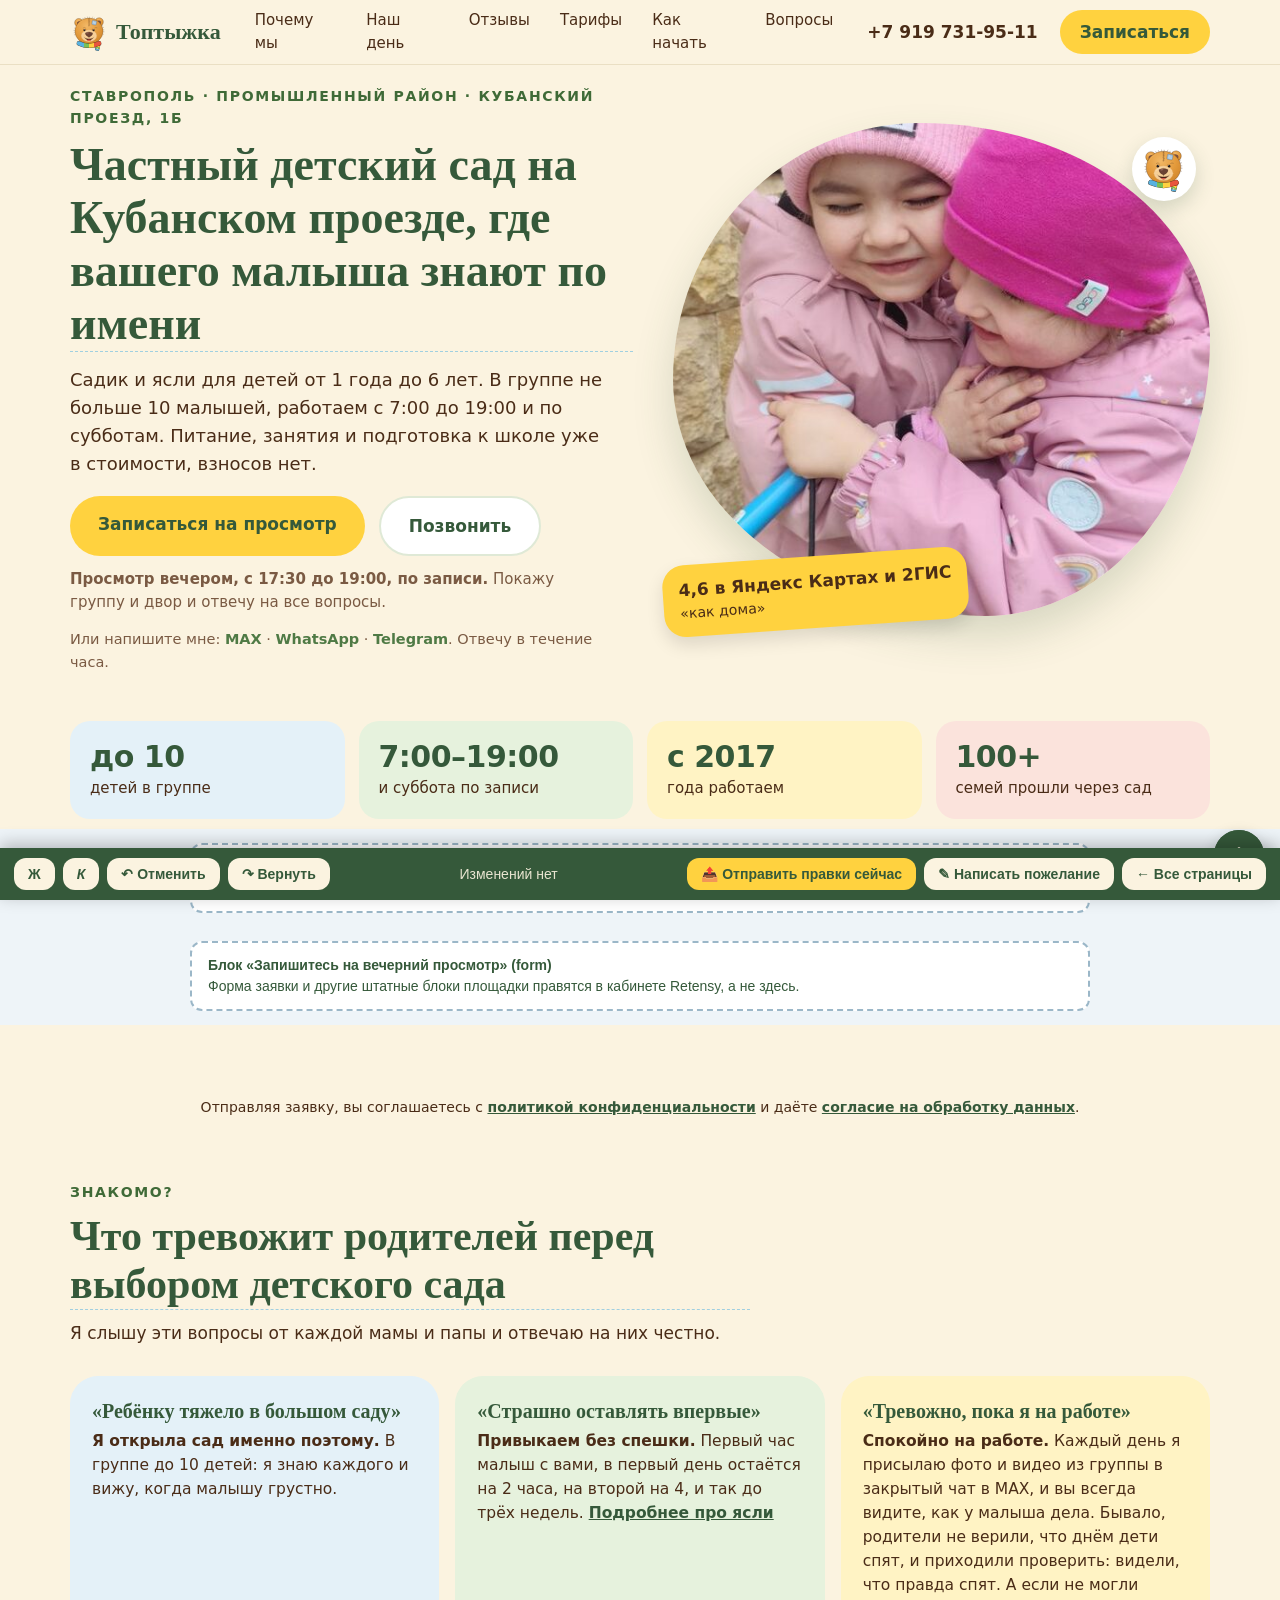
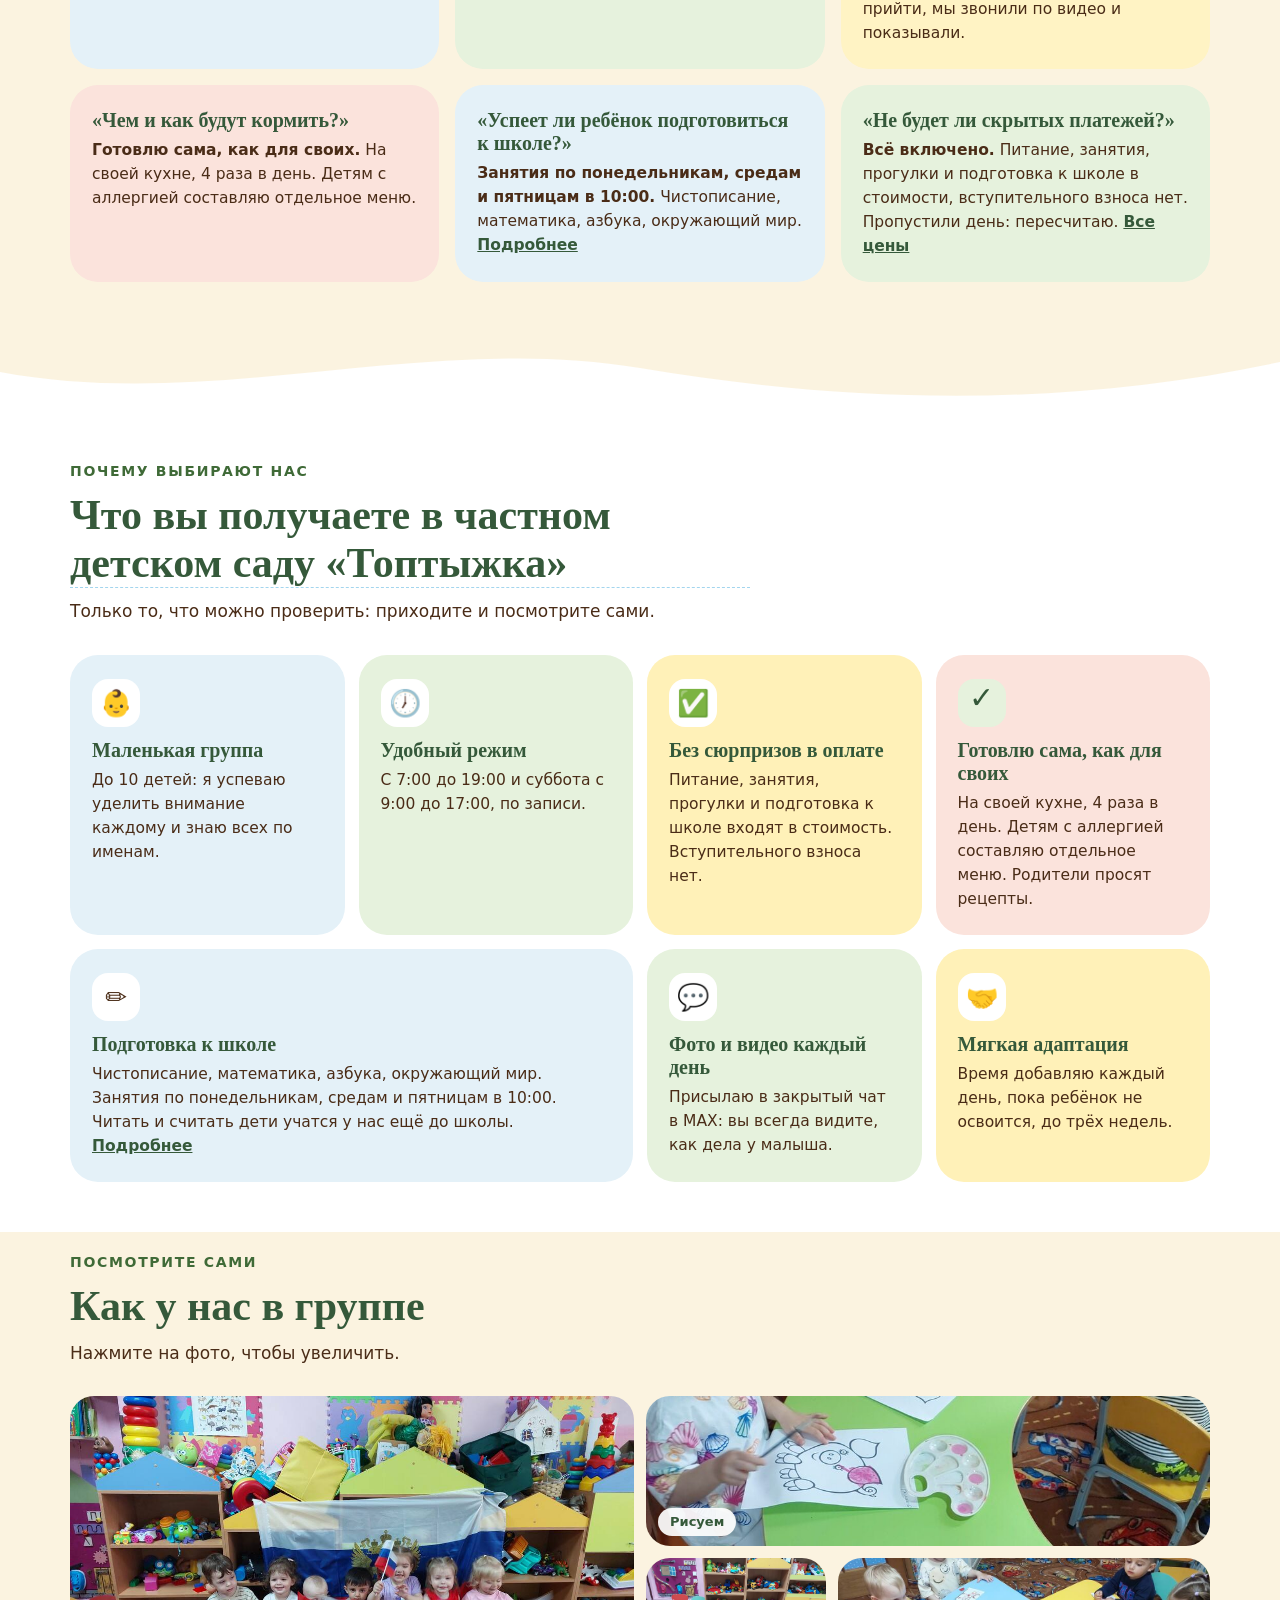
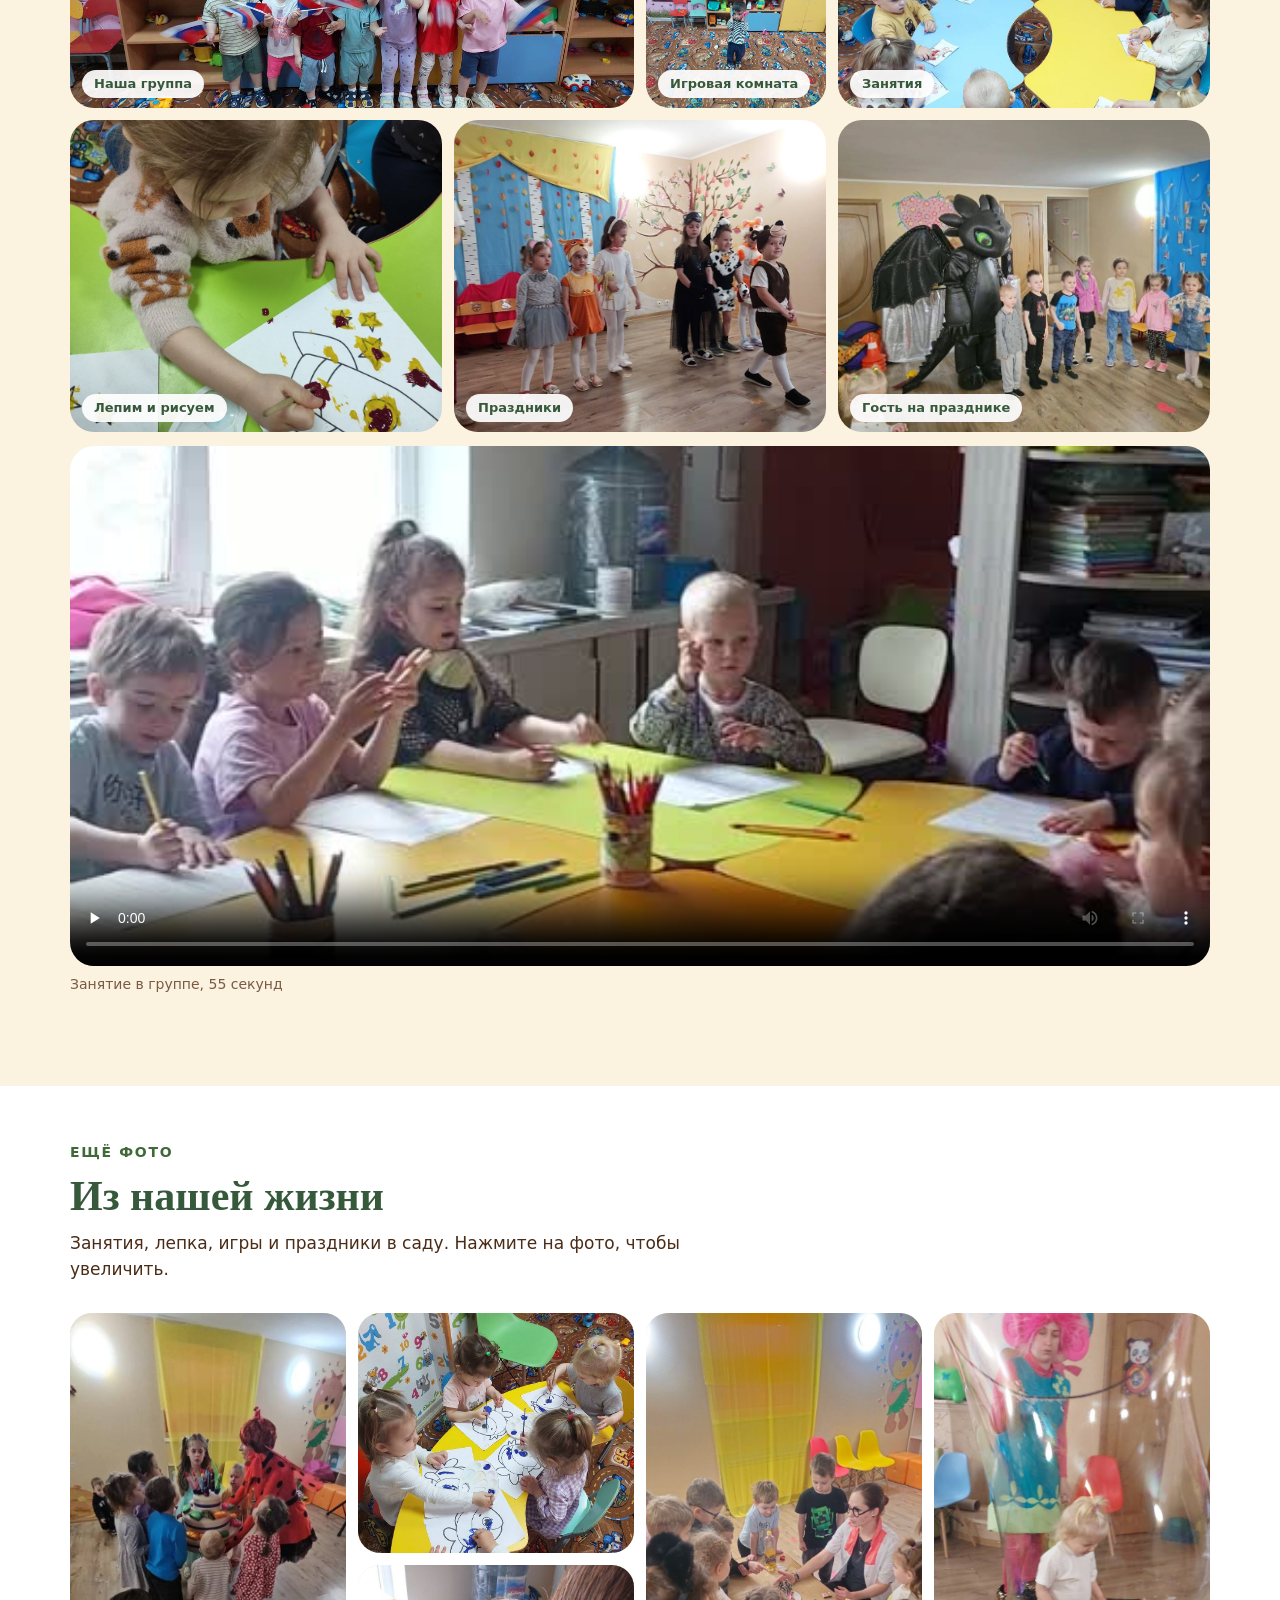
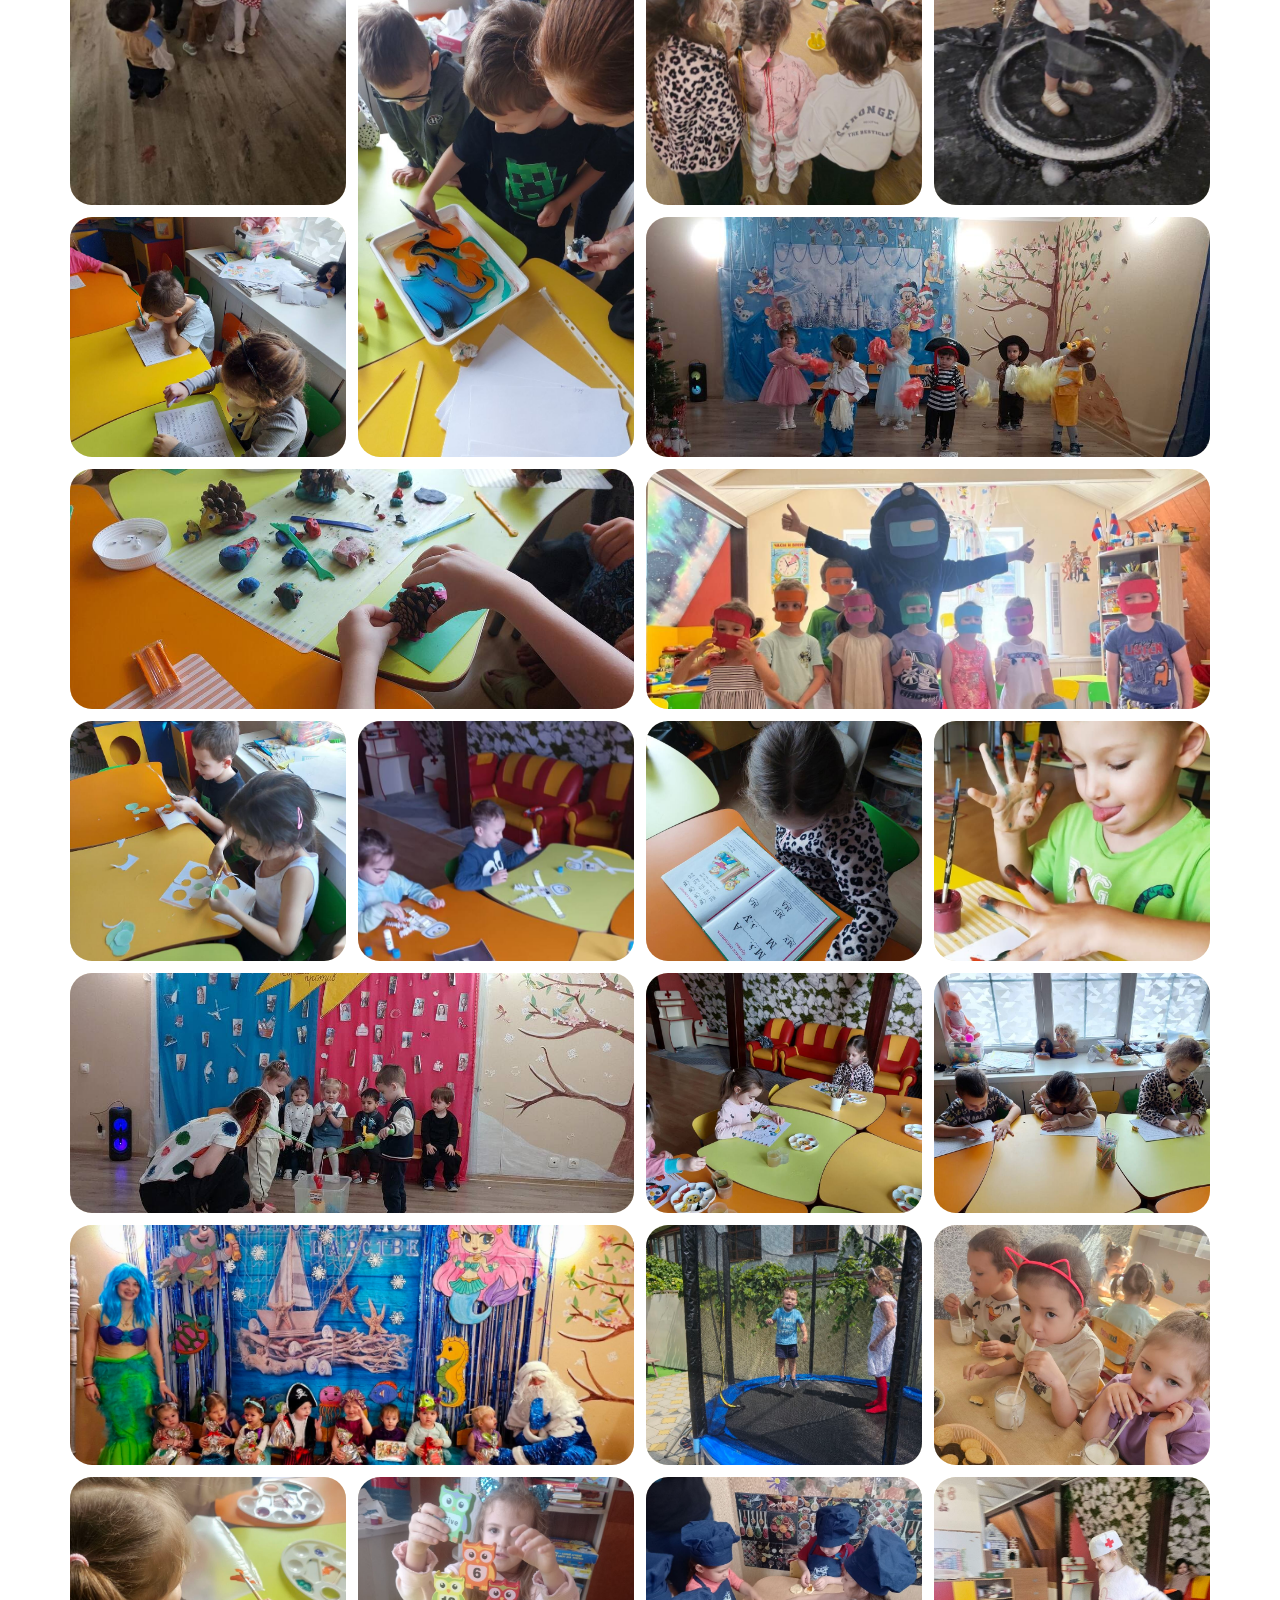
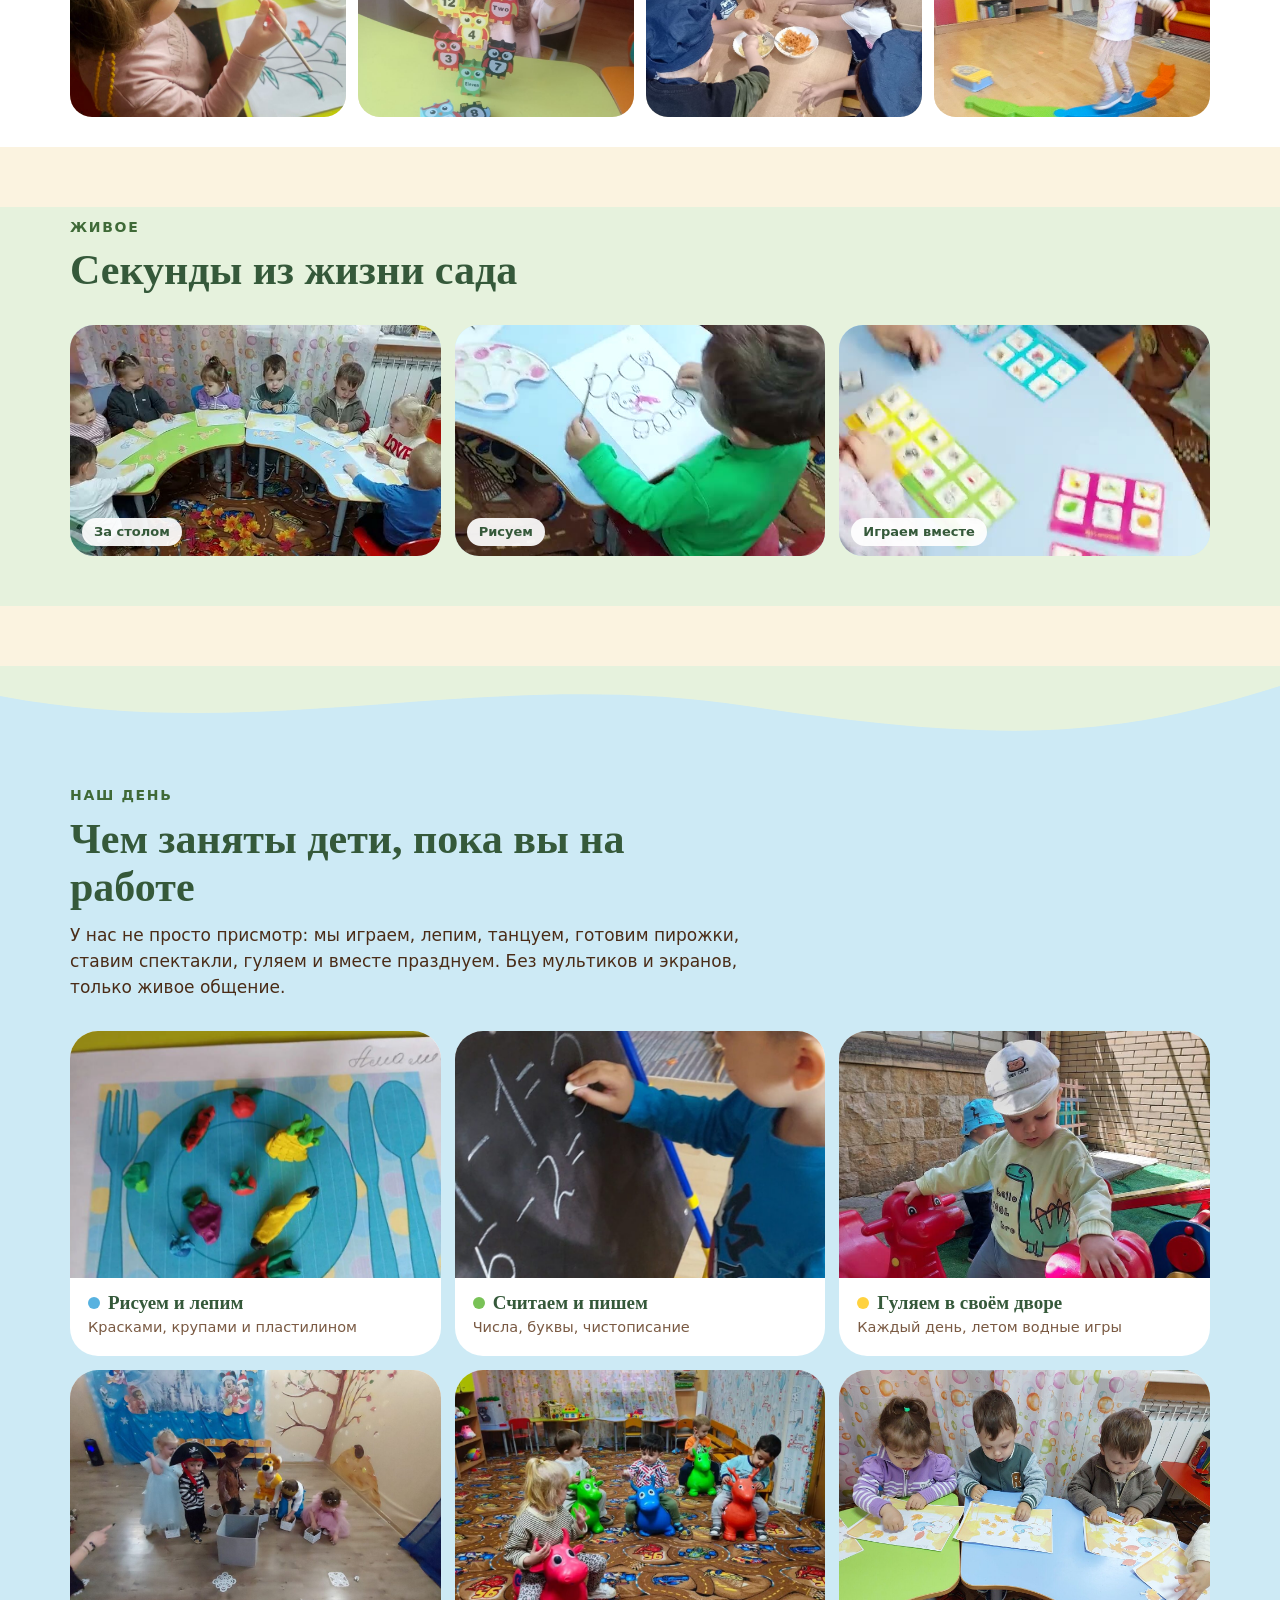
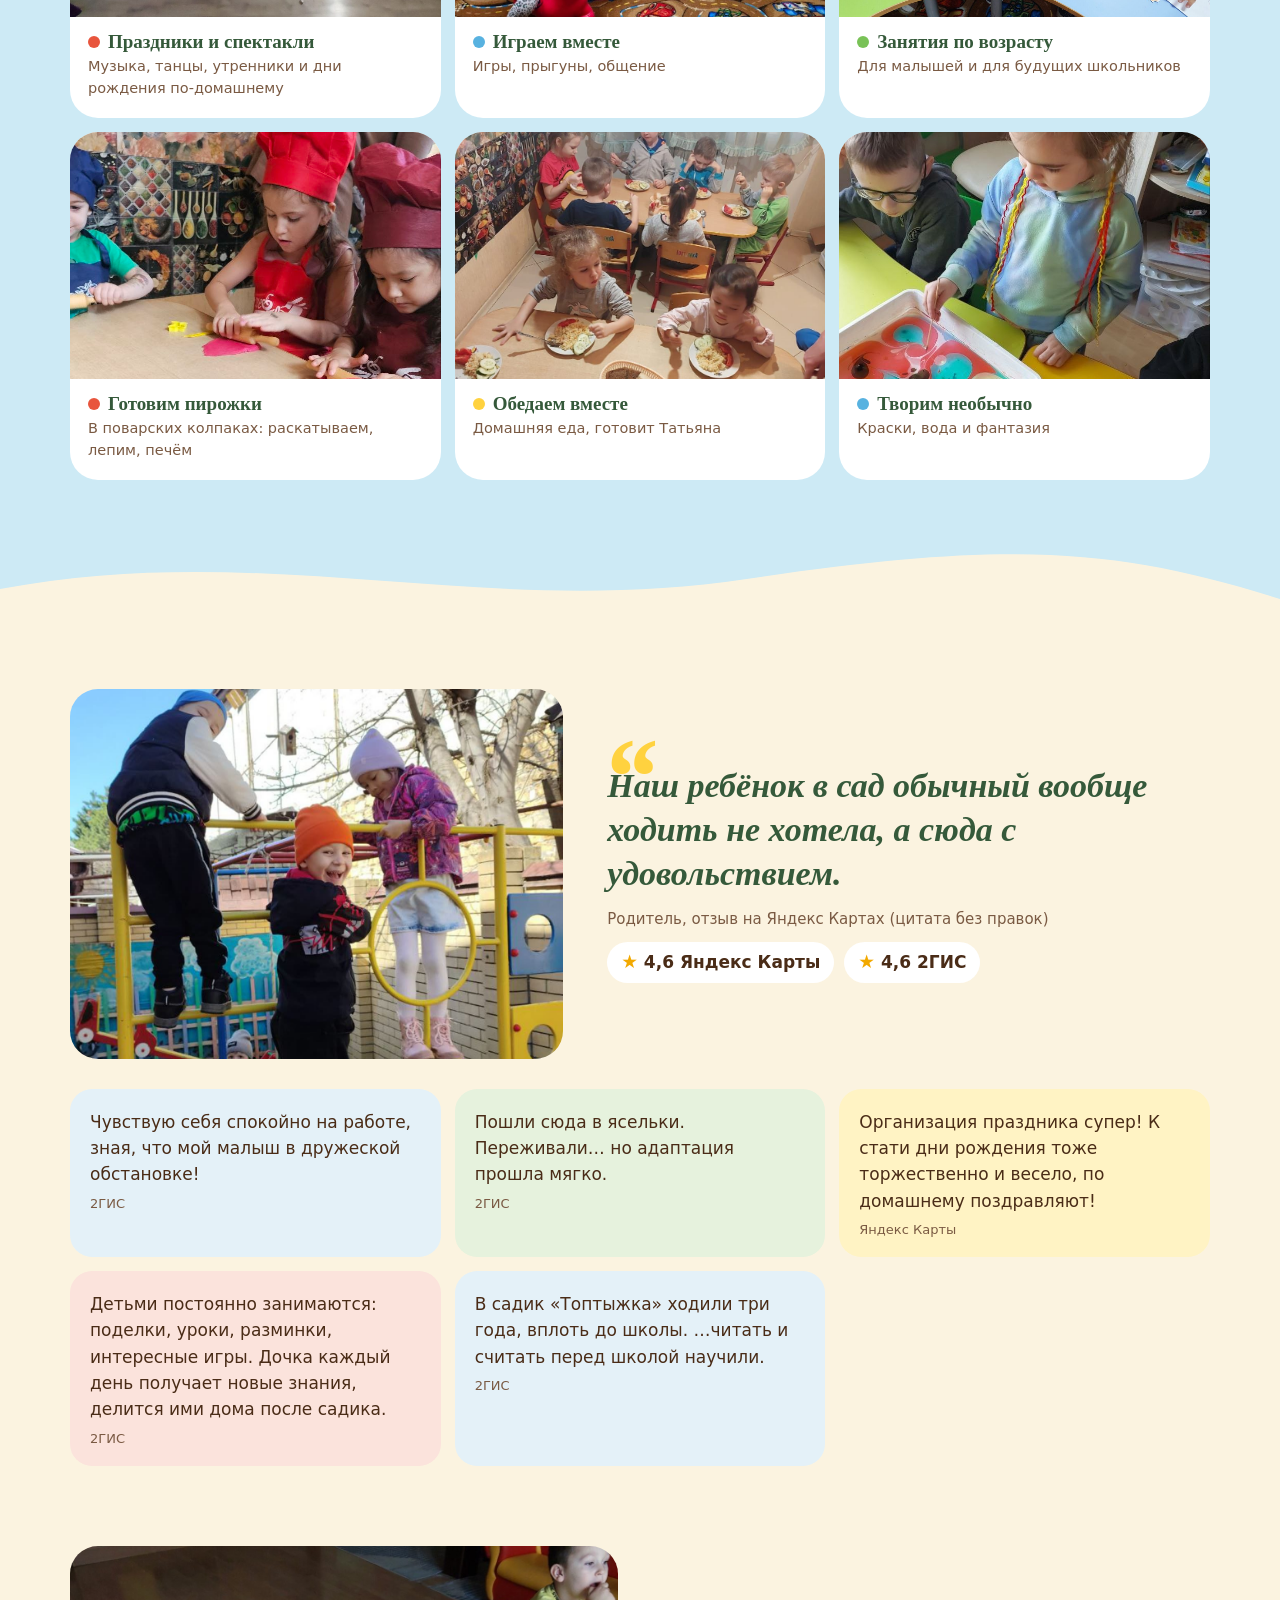
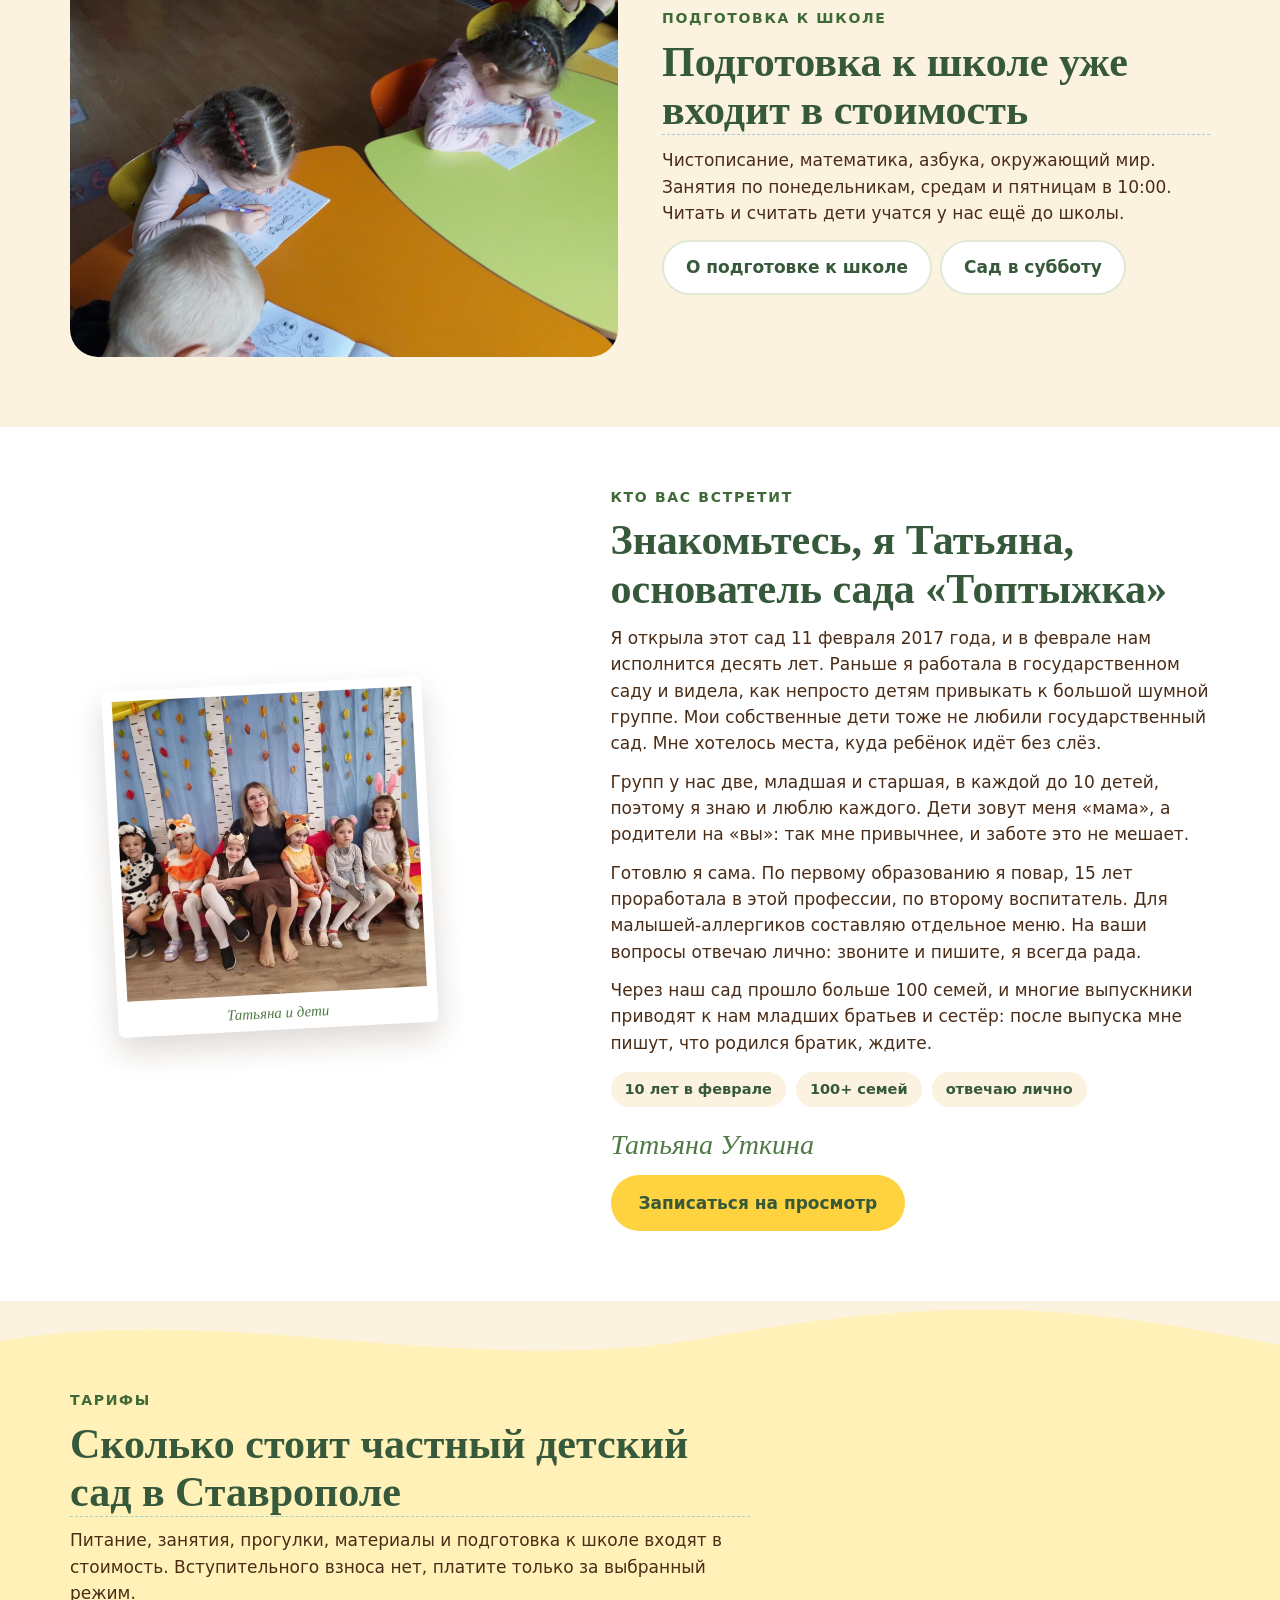
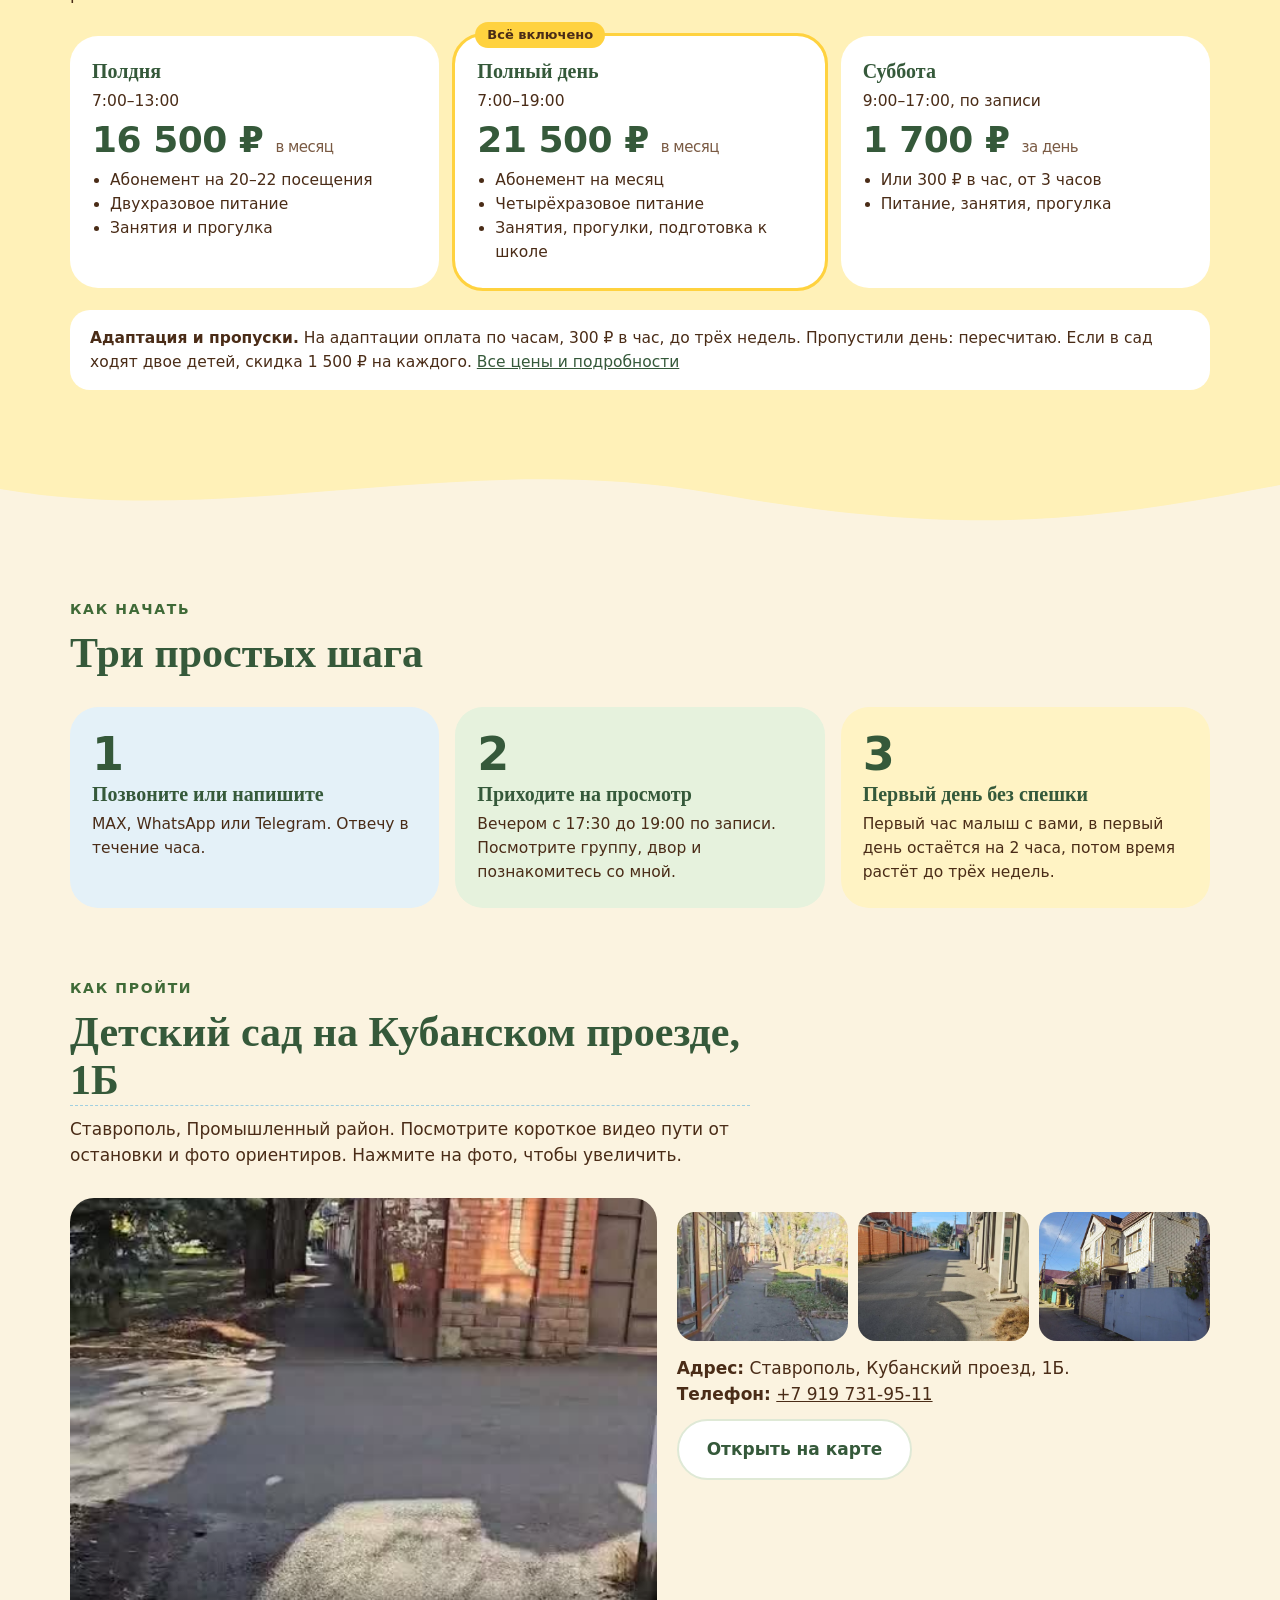
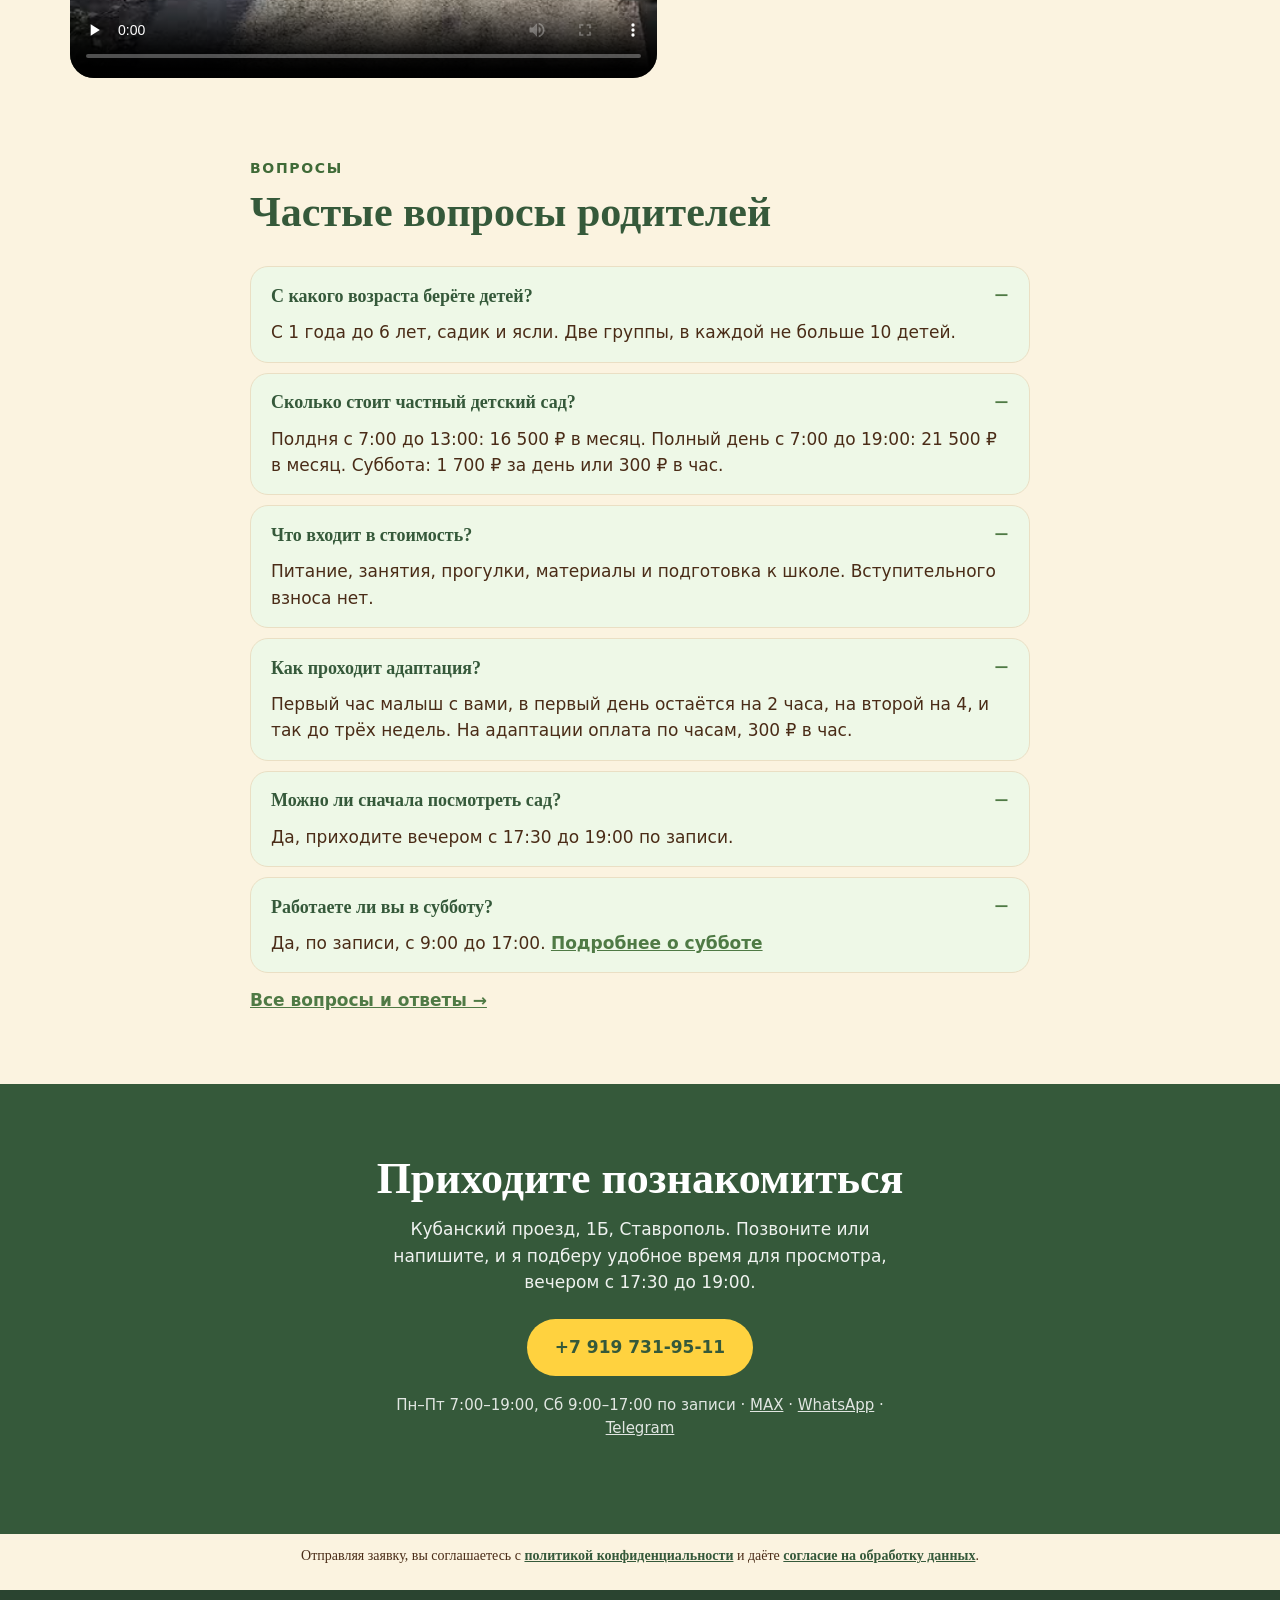
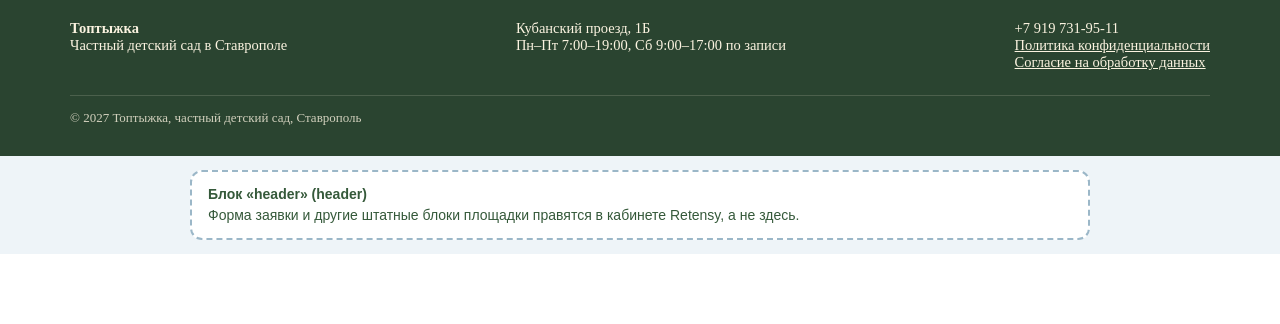
==== commit 5baa4e4a: "Редактор: ревизия 183" ====
--- a/glavnaya.html
+++ b/glavnaya.html
@@ -1,15 +1,15 @@
 <!doctype html>
 <html lang="ru"><head><meta name="robots" content="noindex,nofollow"><meta charset="utf-8"><meta name="viewport" content="width=device-width,initial-scale=1">
 <title>Редактор: Топтыжка</title>
-<link rel="stylesheet" href="editor.css?v=32">
-</head><body data-page="glavnaya" data-revision="182">
+<link rel="stylesheet" href="editor.css?v=33">
+</head><body data-page="glavnaya" data-revision="183">
 <div class="rb" data-file="glavnaya/01-SxvCBgVT.html" data-id="SxvCBgVT" data-label="Частный детский сад на Кубанском проезде, где вашего малыша "><style> :root{--cream:#FBF3E0;--sky:#CDEAF5;--blue:#58B2E0;--green:#79C257;--sun:#FFD23F;--red:#E8553D;--forest:#35593A;--leaf:#4F7A45;--ink:#4A2C17;--muted:#7a5a43;--r:28px; --serif:Georgia,'Times New Roman',serif;--sans:'Segoe UI',system-ui,sans-serif} *{box-sizing:border-box;margin:0} .mk3{font:17px/1.55 var(--sans);color:var(--ink);background:var(--cream);overflow-x:hidden} img,video{display:block;max-width:100%}a{color:inherit} h1,h2,h3{font-family:var(--serif);color:var(--forest);line-height:1.15;font-weight:700} .wrap{max-width:1180px;margin:0 auto;padding:0 20px} section{position:relative} .kicker{color:var(--leaf);font-weight:600;font-size:14px;letter-spacing:.12em;text-transform:uppercase} .sec-head{max-width:680px;margin-bottom:30px}.sec-head h2{font-size:clamp(28px,3.4vw,42px);margin:8px 0 10px} .top{position:sticky;top:0;z-index:20;background:rgba(251,243,224,.94);backdrop-filter:blur(8px);border-bottom:1px solid #eadfc4} .top .wrap{display:flex;align-items:center;gap:22px;height:64px} .logo{font:700 22px var(--serif);color:var(--forest);text-decoration:none;display:flex;gap:8px;align-items:center} .logo i{width:30px;height:30px;border-radius:50%;background:var(--sun);display:grid;place-items:center;font-style:normal;font-size:17px} .top nav{display:flex;gap:6px;margin-left:auto}.top nav a{text-decoration:none;font-size:15px;padding:6px 12px;border-radius:99px;transition:.25s}.top nav a:hover{background:var(--sky)} .tel{font-weight:600;text-decoration:none;white-space:nowrap} .btn{display:inline-block;text-decoration:none;font-weight:700;padding:15px 28px;border-radius:99px;transition:.25s} .btn-main{background:linear-gradient(#FFD86B,#F5B23A);color:#4A2C17;box-shadow:0 6px 0 #D89A2B,0 14px 24px rgba(216,154,43,.35)} .btn-main:hover{transform:translateY(3px);box-shadow:0 3px 0 #D89A2B,0 8px 16px rgba(216,154,43,.3)} .btn-soft{background:#fff;border:2px solid #dfe9d6;color:var(--forest)}.btn-soft:hover{background:var(--sky);border-color:var(--sky)} .wave{display:block;width:100%;height:70px;margin-bottom:-1px}.wave.flip{transform:scaleY(-1);margin:-1px 0 0} .hero{padding:26px 0 14px}.hero .wrap{display:grid;grid-template-columns:1.05fr 1fr;gap:40px;align-items:center} .hero h1{font-size:clamp(30px,3.7vw,46px);margin:10px 0 14px}.hero p.lead{font-size:18px;max-width:540px} .hero-card{margin-top:24px;background:#fff;border-radius:var(--r);padding:18px 20px;display:flex;gap:16px;align-items:center;box-shadow:0 10px 30px rgba(74,44,23,.08);max-width:540px} .avatar{flex:none;width:64px;height:64px;border-radius:50%;background:var(--sky);display:grid;place-items:center;font-size:32px} .hero-card b{font-family:var(--serif);color:var(--forest);font-size:18px}.hero-card small{display:block;color:var(--muted)} .hero-cta{display:flex;gap:14px;flex-wrap:wrap;margin-top:18px}.vis{margin-top:12px;font-size:15px;color:var(--muted);max-width:540px} .msgs{margin-top:14px;font-size:14.5px;color:var(--muted)}.msgs a{color:var(--leaf);font-weight:600;text-decoration:none} .photo-blob{position:relative;aspect-ratio:1/.92} .photo-blob img{width:100%;height:100%;object-fit:cover;border-radius:46% 54% 42% 58%/52% 44% 56% 48%;box-shadow:0 20px 40px rgba(53,89,58,.18);animation:morph 14s ease-in-out infinite} @keyframes morph{50%{border-radius:56% 44% 54% 46%/44% 56% 44% 56%}} .sticker{position:absolute;left:-14px;bottom:30px;background:var(--sun);border-radius:22px;padding:12px 16px;font-weight:700;transform:rotate(-4deg);box-shadow:0 8px 18px rgba(0,0,0,.12);animation:bob 5s ease-in-out infinite} .sticker small{display:block;font-weight:500}@keyframes bob{50%{transform:rotate(-4deg) translateY(-8px)}} .patch{position:absolute;right:-8px;top:12px;width:70px;height:70px;border-radius:14px;background:var(--blue);border:3px dashed #fff;transform:rotate(8deg);display:grid;place-items:center;font-size:34px;box-shadow:0 6px 14px rgba(0,0,0,.12)} .facts{padding:34px 0 10px}.facts .wrap{display:grid;grid-template-columns:repeat(4,1fr);gap:14px} .fact{background:#fff;border-radius:20px;padding:18px 20px}.fact b{font:700 32px var(--serif);color:var(--forest);display:block;white-space:nowrap}.fact span{font-size:15px;color:var(--muted)} .cards{display:grid;grid-template-columns:repeat(3,1fr);gap:16px} .card{background:#fff;border-radius:var(--r);padding:24px 22px;transition:.3s} .card:hover{transform:translateY(-6px);box-shadow:0 18px 30px rgba(74,44,23,.1)} .card h3{font-size:20px;margin-bottom:6px}.card p{font-size:15.5px}.card a{color:var(--leaf);font-weight:600} .fears{padding:60px 0 20px} .why{background:#fff;padding:60px 0 50px} .bento{display:grid;grid-template-columns:repeat(4,1fr);grid-auto-rows:auto;gap:14px} .bento .card{background:var(--cream)}.bento .card:hover{background:#fff;outline:2px solid var(--sky)} .bento .photo{border-radius:var(--r);overflow:hidden;position:relative;min-height:200px} .bento .photo img{width:100%;height:100%;object-fit:cover;transition:transform .7s}.bento .photo:hover img{transform:scale(1.06)} .bento .photo span{position:absolute;left:12px;bottom:10px;background:rgba(255,255,255,.92);border-radius:99px;padding:4px 12px;font-size:13px;font-weight:600;color:var(--forest)} .b-a{grid-column:span 2;grid-row:span 2}.b-w{grid-column:span 2} .ico{width:48px;height:48px;border-radius:16px;display:grid;place-items:center;font-size:26px;margin-bottom:12px;background:#fff} .gallery{background:#fff;padding:20px 0 30px} .grid{display:grid;grid-template-columns:repeat(6,1fr);grid-auto-rows:150px;gap:12px} .grid figure{overflow:hidden;border-radius:24px;position:relative}.grid img{width:100%;height:100%;object-fit:cover;transition:transform .6s}.grid figure:hover img{transform:scale(1.07)} .g1{grid-column:span 3;grid-row:span 2}.g2{grid-column:span 3}.g3{grid-column:span 1}.g4{grid-column:span 2}.g5,.g6,.g7{grid-column:span 2;grid-row:span 2} .grid figcaption,.clipgrid figcaption,.band figcaption{position:absolute;left:12px;bottom:10px;background:rgba(255,255,255,.92);border-radius:99px;padding:4px 12px;font-size:13px;font-weight:600;color:var(--forest)} .video{margin-top:14px}.video video{width:100%;max-height:520px;border-radius:24px;background:#000;object-fit:cover}.video span{display:block;margin-top:8px;font-size:14px;color:var(--muted)} .clips{background:#fff;padding:10px 0 50px}.clipgrid{display:grid;grid-template-columns:repeat(3,1fr);gap:14px} .clipgrid figure{margin:0;position:relative;border-radius:24px;overflow:hidden;aspect-ratio:16/10;background:var(--sky)}.clipgrid video{width:100%;height:100%;object-fit:cover} .day{background:var(--sky);padding:30px 0 70px} .daygrid{display:grid;grid-template-columns:repeat(3,1fr);gap:14px} .daycard{border-radius:var(--r);overflow:hidden;background:#fff;transition:.3s}.daycard:hover{transform:translateY(-6px);box-shadow:0 18px 30px rgba(53,89,58,.15)} .daycard img{width:100%;aspect-ratio:3/2;object-fit:cover}.daycard div{padding:14px 18px 18px}.daycard h3{font-size:19px;margin-bottom:2px}.daycard p{font-size:14.5px;color:var(--muted)} .dot{display:inline-block;width:12px;height:12px;border-radius:50%;margin-right:8px;background:var(--c,var(--blue))} .quote{padding:70px 0 50px}.quote .wrap.main{display:grid;grid-template-columns:.9fr 1.1fr;gap:44px;align-items:center} .quote .pic{border-radius:var(--r);overflow:hidden;aspect-ratio:4/3}.quote .pic img{width:100%;height:100%;object-fit:cover;object-position:20% 40%} .quote blockquote{font:italic 600 clamp(24px,2.9vw,34px)/1.3 var(--serif);color:var(--forest);position:relative} .quote blockquote::before{content:"“";position:absolute;left:-6px;top:-58px;font-size:110px;color:var(--sun)} .quote cite{display:block;font:500 15px var(--sans);color:var(--muted);margin-top:14px;font-style:normal} .stars{margin-top:14px;display:flex;gap:10px;flex-wrap:wrap}.stars a{background:#fff;border-radius:99px;padding:6px 14px;font-weight:600;text-decoration:none}.stars a:hover{background:var(--sky)} .more-q{display:grid;grid-template-columns:repeat(3,1fr);gap:14px;margin-top:30px} .more-q figure{background:#fff;border-radius:22px;padding:20px;margin:0}.more-q cite{display:block;margin-top:8px;font-size:13px;color:var(--muted);font-style:normal} .school{padding:30px 0 70px}.school .wrap{display:grid;grid-template-columns:1fr 1fr;gap:44px;align-items:center} .school .pic{border-radius:var(--r);overflow:hidden;aspect-ratio:4/3}.school .pic img{width:100%;height:100%;object-fit:cover} .school .btn{margin:14px 8px 0 0;padding:12px 22px} .tanya{background:#fff;padding:60px 0 70px}.tanya .wrap{display:grid;grid-template-columns:.9fr 1.1fr;gap:50px;align-items:center} .polas{position:relative;height:430px} .pola{position:absolute;background:#fff;padding:10px 10px 36px;border-radius:6px;box-shadow:0 14px 30px rgba(74,44,23,.18)} .pola img{width:260px;height:260px;object-fit:cover}.pola span{position:absolute;bottom:8px;left:0;right:0;text-align:center;font:italic 15px var(--serif);color:var(--leaf)} .p1{left:0;top:10px;transform:rotate(-5deg)}.p2{left:150px;top:150px;transform:rotate(4deg)} .polas .patch{right:20px;top:0} .tanya p{margin-bottom:12px}.chips{display:flex;gap:10px;flex-wrap:wrap;margin:16px 0 22px}.chips span{background:var(--cream);border-radius:99px;padding:6px 14px;font-weight:600;font-size:14.5px;color:var(--forest)} .sign{font:italic 28px var(--serif);color:var(--leaf);margin:6px 0 14px} .band{padding:0 0 60px}.band .wrap{display:grid;grid-template-columns:1fr 1fr;gap:14px}.band figure{margin:0;position:relative;border-radius:28px;overflow:hidden;aspect-ratio:3/2}.band img{width:100%;height:100%;object-fit:cover;transition:transform .8s}.band figure:hover img{transform:scale(1.05)} .price{background:#FFF1B8;padding:20px 0 70px} .price .card{background:#fff;position:relative}.price .card.hit{outline:3px solid var(--sun);transform:translateY(-8px)} .price .tag{position:absolute;top:-14px;left:20px;background:var(--sun);border-radius:99px;padding:3px 12px;font-size:13px;font-weight:700} .price .sum{font:700 36px var(--serif);color:var(--forest);margin:6px 0}.price .sum small{font:500 15px var(--sans);color:var(--muted)} .price ul{padding-left:18px;margin-top:8px;font-size:15.5px} .pnote{margin-top:22px;background:#fff;border-radius:20px;padding:16px 20px;font-size:15.5px} .how{padding:70px 0 40px}.num{font:700 46px var(--serif);color:var(--sun);line-height:1;margin-bottom:6px} .where{padding:30px 0 50px}.wgrid{display:grid;grid-template-columns:1.1fr 1fr;gap:20px;align-items:start} .wgrid video{width:100%;max-height:480px;border-radius:24px;background:#000;object-fit:cover} .threepics{display:grid;grid-template-columns:repeat(3,1fr);gap:10px;margin:14px 0}.threepics img{border-radius:18px;aspect-ratio:4/3;object-fit:cover;width:100%} .faq{padding:30px 0 70px}.faq .wrap{max-width:820px} details{background:#fff;border:1px solid #eadfc4;border-radius:18px;padding:16px 20px;margin-bottom:10px;transition:.25s}details:hover{background:#EAF6FC}details[open]{background:#EEF8E7} summary{cursor:pointer;font:600 18px var(--serif);color:var(--forest);list-style:none;display:flex;justify-content:space-between;align-items:center;gap:14px}summary::-webkit-details-marker{display:none} summary::after{content:"+";flex:none;font-size:26px;line-height:1;color:var(--leaf)}details[open] summary::after{content:"−"} details p{margin-top:10px}.faq a{color:var(--leaf);font-weight:600} .final{background:var(--forest);color:#fff;padding:70px 0;text-align:center} .final h2{color:#fff;font-size:clamp(28px,3.6vw,44px)}.final p{max-width:560px;margin:12px auto 24px;opacity:.92} .final .small{font-size:15px;margin-top:18px;opacity:.85}.final .small a{color:#fff} .bg{display:none;width:42px;height:42px;border-radius:14px;background:#fff;border:1px solid #eadfc4;place-items:center;font-size:22px;line-height:1;text-decoration:none;color:var(--forest)}.mm{display:none;position:fixed;left:0;right:0;top:56px;bottom:0;background:#FBF3E0;z-index:19;overflow:auto;padding:10px 20px 90px}.mm:target{display:block}.mm a.i{display:block;padding:15px 6px;border-bottom:1px solid #eadfc4;font:600 20px var(--serif);color:var(--forest);text-decoration:none}.mm .hero-cta{margin-top:20px}.mm .x{color:var(--muted);font:500 15px var(--sans);text-align:center;margin-top:14px;display:block;text-decoration:none} @keyframes rise{from{opacity:0;transform:translateY(34px)}to{opacity:1;transform:none}} .hero .wrap>*,.facts .fact{animation:rise .9s both}.hero .wrap>*:nth-child(2){animation-delay:.15s}.fact:nth-child(2){animation-delay:.1s}.fact:nth-child(3){animation-delay:.2s}.fact:nth-child(4){animation-delay:.3s} @supports (animation-timeline:view()){.card,.bento .photo,.grid figure,.daycard,.quote .wrap>*,.tanya .wrap>*,.sec-head,.more-q figure{animation:rise linear both;animation-timeline:view();animation-range:entry 0% entry 45%}} @media (prefers-reduced-motion:reduce){*{animation:none!important;transition:none!important}} @media(max-width:900px){ .top nav{display:none}.top .wrap{height:56px;gap:10px}.tel{display:none}.top .btn-main{margin-left:auto}.bg{display:grid} .hero .wrap,.quote .wrap.main,.tanya .wrap,.school .wrap,.wgrid{grid-template-columns:1fr}.photo-blob{order:-1;aspect-ratio:1/.8} .facts .wrap{grid-template-columns:1fr 1fr}.cards,.daygrid,.more-q,.clipgrid{grid-template-columns:1fr} .bento{grid-template-columns:1fr 1fr}.b-a,.b-w{grid-column:span 2}.b-a{grid-row:span 1} .grid{grid-template-columns:repeat(2,1fr);grid-auto-rows:140px}.grid figure{grid-column:span 1!important;grid-row:span 1!important}.grid .g1{grid-column:span 2!important;grid-row:span 2!important} .sticker{left:6px}.patch{right:6px}.band .wrap{grid-template-columns:1fr}.polas{height:380px}.pola img{width:210px;height:210px}.p2{left:130px;top:170px}.polas{height:430px} .price .card.hit{transform:none} } @media(max-width:560px){.fact b{font-size:26px}.tel{display:none}.top .btn-main{margin-left:auto}.btn{padding:14px 22px}.hero-card{flex-direction:column;text-align:center}.bento{grid-template-columns:1fr}.b-a,.b-w{grid-column:span 1}.threepics{grid-template-columns:1fr 1fr}} </style><div class='mk3'><header class='top'><div class='wrap'><a class='logo' href='#'><i>🧸</i>Топтыжка</a><nav><a href='#why'>Почему мы</a><a href='#day'>Наш день</a><a href='#otzyvy'>Отзывы</a><a href='#price'>Тарифы</a><a href='#how'>Как начать</a><a href='#faq'>Вопросы</a></nav><a class='tel' href='tel:+79197319511'>+7 919 731-95-11</a><a class='btn btn-main' style='padding:10px 20px' href='#form'>Записаться</a><a class='bg' href='#mm' aria-label='Меню'>☰</a></div></header><div class='mm' id='mm'><a class='i' href='#why'>Почему мы</a><a class='i' href='#day'>Наш день</a><a class='i' href='#otzyvy'>Отзывы</a><a class='i' href='#price'>Тарифы</a><a class='i' href='#how'>Как начать</a><a class='i' href='#faq'>Вопросы</a><a class='i' href='yasli-stavropol/'>Ясли</a><a class='i' href='podgotovka-k-shkole/'>Подготовка к школе</a><a class='i' href='sad-v-subbotu/'>Сад в субботу</a><a class='i' href='tseny/'>Цены</a><div class='hero-cta'><a class='btn btn-main' href='#form'>Записаться на просмотр</a><a class='btn btn-soft' href='tel:+79197319511'>+7 919 731-95-11</a></div><a class='x' href='#x'>Закрыть меню</a></div><section class='hero'><div class='wrap'><div><div class='kicker'>Ставрополь · Промышленный район · Кубанский проезд, 1Б</div><h1>Частный детский сад на Кубанском проезде, где вашего малыша знают по имени</h1><p class='lead'>Садик и ясли для детей от 1 года до 6 лет. В группе не больше 10 малышей, работаем с 7:00 до 19:00 и по субботам. Питание, занятия и подготовка к школе уже в стоимости, взносов нет.</p><div class='hero-cta'><a class='btn btn-main' href='#form'>Записаться на просмотр</a><a class='btn btn-soft' href='tel:+79197319511'>Позвонить</a></div><p class='vis'><b>Просмотр вечером, с 17:30 до 19:00, по записи.</b> Покажу группу и двор и отвечу на все вопросы.</p><p class='msgs'>Или напишите мне: <a href='https://max.ru/u/f9LHodD0cOKMxOxEzPnBJaD80XWG0SdVzUSUioYIpoT9qydU1t_LxvP7VS0'>MAX</a> · <a href='https://wa.me/79197319511'>WhatsApp</a> · <a href='https://t.me/+79197319511'>Telegram</a>. Отвечу в течение часа.</p></div><div class='photo-blob'><img src='assets/hero-druzya-l0h0.jpg' alt='Две девочки обнимаются на прогулке в детском саду Топтыжка'><div class='patch'>🧸</div><div class='sticker'>4,6 в Яндекс Картах и 2ГИС<small>«как дома»</small></div></div></div></section><section class='facts'><div class='wrap'><div class='fact'><b>до 10</b><span>детей в группе</span></div><div class='fact'><b>7:00–19:00</b><span>и суббота по записи</span></div><div class='fact'><b>с 2017</b><span>года работаем</span></div><div class='fact'><b>100+</b><span>семей прошли через сад</span></div></div></section></div></div>
 
 <div class="rb-plain" data-id="tEZdcA6q"><div class="rb-plain-in"><b>Блок «Запишитесь на вечерний просмотр» (form)</b><br>Форма заявки и другие штатные блоки площадки правятся в кабинете Retensy, а не здесь.</div></div>
 
 <div class="rb-plain" data-id="RYhZtyKy"><div class="rb-plain-in"><b>Блок «Запишитесь на вечерний просмотр» (form)</b><br>Форма заявки и другие штатные блоки площадки правятся в кабинете Retensy, а не здесь.</div></div>
 
-<div class="rb" data-file="glavnaya/04-hEDnqK5Z.html" data-id="hEDnqK5Z" data-label="Что тревожит родителей перед выбором детского сада"><div class='mk3'><div style='background:#FBF3E0;text-align:center;padding:12px 20px 4px;font-size:14px;color:#4A2C17'>Отправляя заявку, вы соглашаетесь с <a href='politika/' style='color:#35593A;font-weight:700'>политикой конфиденциальности</a> и даёте <a href='soglasie/' style='color:#35593A;font-weight:700'>согласие на обработку данных</a>.</div><section class='fears'><div class='wrap'><div class='sec-head'><div class='kicker'>Знакомо?</div><h2>Что тревожит родителей перед выбором детского сада</h2><p>Я слышу эти вопросы от каждой мамы и папы и отвечаю на них честно.</p></div><div class='cards'><div class='card'><h3>«Ребёнку тяжело в большом саду»</h3><p><b>Я открыла сад именно поэтому.</b> В группе до 10 детей: я знаю каждого и вижу, когда малышу грустно.</p></div><div class='card'><h3>«Страшно оставлять впервые»</h3><p><b>Привыкаем без спешки.</b> Первый час малыш с вами, в первый день остаётся на 2 часа, на второй на 4, и так до трёх недель. <a href='yasli-stavropol/'>Подробнее про ясли</a></p></div><div class='card'><h3>«Тревожно, пока я на работе»</h3><p><b>Спокойно на работе.</b> Каждый день я присылаю фото и видео из группы в закрытый чат в MAX, и вы всегда видите, как у малыша дела. Бывало, родители не верили, что днём дети спят, и приходили проверить: видели, что правда спят. А если не могли прийти, мы звонили по видео и показывали.</p></div><div class='card' style='background:#FBE3DC'><h3>«Чем и как будут кормить?»</h3><p><b>Готовлю сама, как для своих.</b> На своей кухне, 4 раза в день. Детям с аллергией составляю отдельное меню.</p></div><div class='card' style='background:#E4F1F8'><h3>«Успеет ли ребёнок подготовиться к школе?»</h3><p><b>Занятия по понедельникам, средам и пятницам в 10:00.</b> Чистописание, математика, азбука, окружающий мир. <a href='podgotovka-k-shkole/'>Подробнее</a></p></div><div class='card' style='background:#E6F2DD'><h3>«Не будет ли скрытых платежей?»</h3><p><b>Всё включено.</b> Питание, занятия, прогулки и подготовка к школе в стоимости, вступительного взноса нет. Пропустили день: пересчитаю. <a href='tseny/'>Все цены</a></p></div></div></div></section><svg class='wave' viewBox='0 0 1440 70' preserveAspectRatio='none' style='margin-top:30px'><path d='M0 40C240 80 480 0 720 36S1200 76 1440 30V70H0Z' fill='#fff'/></svg><section class='why' id='why' style='margin-top:-1px'><div class='wrap'><div class='sec-head'><div class='kicker'>Почему выбирают нас</div><h2>Что вы получаете в частном детском саду «Топтыжка»</h2><p>Только то, что можно проверить: приходите и посмотрите сами.</p></div><div class='bento'><div class='card'><div class='ico'>👶</div><h3>Маленькая группа</h3><p>До 10 детей: я успеваю уделить внимание каждому и знаю всех по именам.</p></div><div class='card'><div class='ico'>🕖</div><h3>Удобный режим</h3><p>С 7:00 до 19:00 и суббота с 9:00 до 17:00, по записи.</p></div><div class='card'><div class='ico'>✅</div><h3>Без сюрпризов в оплате</h3><p>Питание, занятия, прогулки и подготовка к школе входят в стоимость. Вступительного взноса нет.</p></div><div class='card'><div class='ico'>👩‍🍳</div><h3>Готовлю сама, как для своих</h3><p>На своей кухне, 4 раза в день. Детям с аллергией составляю отдельное меню. Родители просят рецепты.</p></div><div class='card b-w'><div class='ico'>✏️</div><h3>Подготовка к школе</h3><p>Чистописание, математика, азбука, окружающий мир. Занятия по понедельникам, средам и пятницам в 10:00. Читать и считать дети учатся у нас ещё до школы. <a href='podgotovka-k-shkole/'>Подробнее</a></p></div><div class='card'><div class='ico'>💬</div><h3>Фото и видео каждый день</h3><p>Присылаю в закрытый чат в MAX: вы всегда видите, как дела у малыша.</p></div><div class='card'><div class='ico'>🤝</div><h3>Мягкая адаптация</h3><p>Время добавляю каждый день, пока ребёнок не освоится, до трёх недель.</p></div></div></div></section><section class='gallery'><div class='wrap'><div class='sec-head'><div class='kicker'>Посмотрите сами</div><h2>Как у нас в группе</h2><p>Нажмите на фото, чтобы увеличить.</p></div><div class='grid'><figure class='g1'><a class='zl' href='#zg1'><img loading='lazy' src='assets/g01-2ov1.jpg' alt='Дети с флажками в игровой комнате'></a><figcaption>Наша группа</figcaption></figure><figure class='g2'><a class='zl' href='#zg2'><img loading='lazy' src='assets/stol-yb8a.jpg' alt='Рисуем за столом'></a><figcaption>Рисуем</figcaption></figure><figure class='g3'><a class='zl' href='#zg3'><img loading='lazy' src='assets/stellazh-86pd.jpg' alt='Малыш у стеллажа с игрушками'></a><figcaption>Игровая комната</figcaption></figure><figure class='g4'><a class='zl' href='#zg4'><img loading='lazy' src='assets/g04-t1y7.jpg' alt='Занятие за столами'></a><figcaption>Занятия</figcaption></figure><figure class='g5'><a class='zl' href='#zg5'><img loading='lazy' src='assets/den-risuem-wv7k.jpg' alt='Рисуем красками'></a><figcaption>Лепим и рисуем</figcaption></figure><figure class='g6'><a class='zl' href='#zg6'><img loading='lazy' src='assets/g14-98od.jpg' alt='Дети на утреннике'></a><figcaption>Праздники</figcaption></figure><figure class='g7'><a class='zl' href='#zg7'><img loading='lazy' src='assets/g20-2tni.jpg' alt='Дети встречают гостя на празднике'></a><figcaption>Гость на празднике</figcaption></figure></div><div class='video'><video controls preload='none' poster='assets/den-video-poster-63xb.jpg' playsinline><source src='assets/den-video-480-g8i6.mp4' type='video/mp4'></video><span>Занятие в группе, 55 секунд</span></div></div></section><a class='zb' id='zg1' href='#x' aria-label='Закрыть'><img loading='lazy' src='assets/g01-2ov1.jpg' alt='Дети с флажками в игровой комнате'></a><a class='zb' id='zg2' href='#x' aria-label='Закрыть'><img loading='lazy' src='assets/stol-yb8a.jpg' alt='Рисуем за столом'></a><a class='zb' id='zg3' href='#x' aria-label='Закрыть'><img loading='lazy' src='assets/stellazh-86pd.jpg' alt='Малыш у стеллажа с игрушками'></a><a class='zb' id='zg4' href='#x' aria-label='Закрыть'><img loading='lazy' src='assets/g04-t1y7.jpg' alt='Занятие за столами'></a><a class='zb' id='zg5' href='#x' aria-label='Закрыть'><img loading='lazy' src='assets/den-risuem-wv7k.jpg' alt='Рисуем красками'></a><a class='zb' id='zg6' href='#x' aria-label='Закрыть'><img loading='lazy' src='assets/g14-98od.jpg' alt='Дети на утреннике'></a><a class='zb' id='zg7' href='#x' aria-label='Закрыть'><img loading='lazy' src='assets/g20-2tni.jpg' alt='Дети встречают гостя на празднике'></a></div></div>
+<div class="rb" data-file="glavnaya/04-hEDnqK5Z.html" data-id="hEDnqK5Z" data-label="Что тревожит родителей перед выбором детского сада"><div class='mk3'><div style='background:#FBF3E0;text-align:center;padding:12px 20px 4px;font-size:14px;color:#4A2C17'>Отправляя заявку, вы соглашаетесь с <a href='politika/' style='color:#35593A;font-weight:700'>политикой конфиденциальности</a> и даёте <a href='soglasie/' style='color:#35593A;font-weight:700'>согласие на обработку данных</a>.</div><section class='fears'><div class='wrap'><div class='sec-head'><div class='kicker'>Знакомо?</div><h2>Что тревожит родителей перед выбором детского сада</h2><p>Я слышу эти вопросы от каждой мамы и папы и отвечаю на них честно.</p></div><div class='cards'><div class='card'><h3>«Ребёнку тяжело в большом саду»</h3><p><b>Я открыла сад именно поэтому.</b> В группе до 10 детей: я знаю каждого и вижу, когда малышу грустно.</p></div><div class='card'><h3>«Страшно оставлять впервые»</h3><p><b>Привыкаем без спешки.</b> Первый час малыш с вами, в первый день остаётся на 2 часа, на второй на 4, и так до трёх недель. <a href='yasli-stavropol/'>Подробнее про ясли</a></p></div><div class='card'><h3>«Тревожно, пока я на работе»</h3><p><b>Спокойно на работе.</b> Каждый день я присылаю фото и видео из группы в закрытый чат в MAX, и вы всегда видите, как у малыша дела. Бывало, родители не верили, что днём дети спят, и приходили проверить: видели, что правда спят. А если не могли прийти, мы звонили по видео и показывали.</p></div><div class='card' style='background:#FBE3DC'><h3>«Чем и как будут кормить?»</h3><p><b>Готовлю сама, как для своих.</b> На своей кухне, 4 раза в день. Детям с аллергией составляю отдельное меню.</p></div><div class='card' style='background:#E4F1F8'><h3>«Успеет ли ребёнок подготовиться к школе?»</h3><p><b>Занятия по понедельникам, средам и пятницам в 10:00.</b> Чистописание, математика, азбука, окружающий мир. <a href='podgotovka-k-shkole/'>Подробнее</a></p></div><div class='card' style='background:#E6F2DD'><h3>«Не будет ли скрытых платежей?»</h3><p><b>Всё включено.</b> Питание, занятия, прогулки и подготовка к школе в стоимости, вступительного взноса нет. Пропустили день: пересчитаю. <a href='tseny/'>Все цены</a></p></div></div></div></section><svg class='wave' viewBox='0 0 1440 70' preserveAspectRatio='none' style='margin-top:30px'><path d='M0 40C240 80 480 0 720 36S1200 76 1440 30V70H0Z' fill='#fff'/></svg><section class='why' id='why' style='margin-top:-1px'><div class='wrap'><div class='sec-head'><div class='kicker'>Почему выбирают нас</div><h2>Что вы получаете в частном детском саду «Топтыжка»</h2><p>Только то, что можно проверить: приходите и посмотрите сами.</p></div><div class='bento'><div class='card'><div class='ico'>👶</div><h3>Маленькая группа</h3><p>До 10 детей: я успеваю уделить внимание каждому и знаю всех по именам.</p></div><div class='card'><div class='ico'>🕖</div><h3>Удобный режим</h3><p>С 7:00 до 19:00 и суббота с 9:00 до 17:00, по записи.</p></div><div class='card'><div class='ico'>✅</div><h3>Без сюрпризов в оплате</h3><p>Питание, занятия, прогулки и подготовка к школе входят в стоимость. Вступительного взноса нет.</p></div><div class='card'><div class='ico'>🍳</div><h3>Готовлю сама, как для своих</h3><p>На своей кухне, 4 раза в день. Детям с аллергией составляю отдельное меню. Родители просят рецепты.</p></div><div class='card b-w'><div class='ico'>✏️</div><h3>Подготовка к школе</h3><p>Чистописание, математика, азбука, окружающий мир. Занятия по понедельникам, средам и пятницам в 10:00. Читать и считать дети учатся у нас ещё до школы. <a href='podgotovka-k-shkole/'>Подробнее</a></p></div><div class='card'><div class='ico'>💬</div><h3>Фото и видео каждый день</h3><p>Присылаю в закрытый чат в MAX: вы всегда видите, как дела у малыша.</p></div><div class='card'><div class='ico'>🤝</div><h3>Мягкая адаптация</h3><p>Время добавляю каждый день, пока ребёнок не освоится, до трёх недель.</p></div></div></div></section><section class='gallery'><div class='wrap'><div class='sec-head'><div class='kicker'>Посмотрите сами</div><h2>Как у нас в группе</h2><p>Нажмите на фото, чтобы увеличить.</p></div><div class='grid'><figure class='g1'><a class='zl' href='#zg1'><img loading='lazy' src='assets/g01-2ov1.jpg' alt='Дети с флажками в игровой комнате'></a><figcaption>Наша группа</figcaption></figure><figure class='g2'><a class='zl' href='#zg2'><img loading='lazy' src='assets/stol-yb8a.jpg' alt='Рисуем за столом'></a><figcaption>Рисуем</figcaption></figure><figure class='g3'><a class='zl' href='#zg3'><img loading='lazy' src='assets/stellazh-86pd.jpg' alt='Малыш у стеллажа с игрушками'></a><figcaption>Игровая комната</figcaption></figure><figure class='g4'><a class='zl' href='#zg4'><img loading='lazy' src='assets/g04-t1y7.jpg' alt='Занятие за столами'></a><figcaption>Занятия</figcaption></figure><figure class='g5'><a class='zl' href='#zg5'><img loading='lazy' src='assets/den-risuem-wv7k.jpg' alt='Рисуем красками'></a><figcaption>Лепим и рисуем</figcaption></figure><figure class='g6'><a class='zl' href='#zg6'><img loading='lazy' src='assets/g14-98od.jpg' alt='Дети на утреннике'></a><figcaption>Праздники</figcaption></figure><figure class='g7'><a class='zl' href='#zg7'><img loading='lazy' src='assets/g20-2tni.jpg' alt='Дети встречают гостя на празднике'></a><figcaption>Гость на празднике</figcaption></figure></div><div class='video'><video controls preload='none' poster='assets/den-video-poster-63xb.jpg' playsinline><source src='assets/den-video-480-g8i6.mp4' type='video/mp4'></video><span>Занятие в группе, 55 секунд</span></div></div></section><a class='zb' id='zg1' href='#x' aria-label='Закрыть'><img loading='lazy' src='assets/g01-2ov1.jpg' alt='Дети с флажками в игровой комнате'></a><a class='zb' id='zg2' href='#x' aria-label='Закрыть'><img loading='lazy' src='assets/stol-yb8a.jpg' alt='Рисуем за столом'></a><a class='zb' id='zg3' href='#x' aria-label='Закрыть'><img loading='lazy' src='assets/stellazh-86pd.jpg' alt='Малыш у стеллажа с игрушками'></a><a class='zb' id='zg4' href='#x' aria-label='Закрыть'><img loading='lazy' src='assets/g04-t1y7.jpg' alt='Занятие за столами'></a><a class='zb' id='zg5' href='#x' aria-label='Закрыть'><img loading='lazy' src='assets/den-risuem-wv7k.jpg' alt='Рисуем красками'></a><a class='zb' id='zg6' href='#x' aria-label='Закрыть'><img loading='lazy' src='assets/g14-98od.jpg' alt='Дети на утреннике'></a><a class='zb' id='zg7' href='#x' aria-label='Закрыть'><img loading='lazy' src='assets/g20-2tni.jpg' alt='Дети встречают гостя на празднике'></a></div></div>
 
 <div class="rb" data-file="glavnaya/05-BdG9BtB8.html" data-id="BdG9BtB8" data-label="Из нашей жизни"><style>.mk3 .more-photos{padding:56px 0 30px;background:#fff}.mk3 .more-photos .pg{display:grid;grid-template-columns:repeat(4,1fr);grid-auto-rows:240px;grid-auto-flow:dense;gap:12px}.mk3 .more-photos .zl{display:block;margin:0;height:100%;border-radius:22px;overflow:hidden;background:#EDE3C8}.mk3 .more-photos .zl img{display:block;width:100%;height:100%;object-fit:cover;object-position:center 30%;transition:transform .5s}.mk3 .more-photos .zl:hover img{transform:scale(1.04)}.mk3 .more-photos .t{grid-row:span 2}.mk3 .more-photos .w{grid-column:span 2}@media(max-width:53.8em){.mk3 .more-photos .pg{grid-template-columns:repeat(2,1fr);grid-auto-rows:150px;gap:10px}.mk3 .more-photos .zl{border-radius:18px}}</style><div class='mk3'><section class='more-photos'><div class='wrap'><div class='sec-head'><div class='kicker'>Ещё фото</div><h2>Из нашей жизни</h2><p>Занятия, лепка, игры и праздники в саду. Нажмите на фото, чтобы увеличить.</p></div><div class='pg'><a class='zl t' href='#zp1'><img loading='lazy' src='assets/h07-6dx4.jpg' alt='День рождения в группе'></a><a class='zl' href='#zp2'><img loading='lazy' src='assets/g03-12kf.jpg' alt='Рисуем вместе на большом листе'></a><a class='zl t' href='#zp3'><img loading='lazy' src='assets/22577-b625.jpg' alt='Воспитатель лепит вместе с детьми, все собрались вокруг стола'></a><a class='zl t' href='#zp4'><img loading='lazy' src='assets/h05-6qrc.jpg' alt='Малыш внутри мыльного пузыря'></a><a class='zl t' href='#zp5'><img loading='lazy' src='assets/22576-a4kn.jpg' alt='Дети рисуют красками на воде вместе с воспитателем'></a><a class='zl w' href='#zp6'><img loading='lazy' src='assets/h02-1tqx.jpg' alt='Праздник в костюмах'></a><a class='zl w' href='#zp7'><img loading='lazy' src='assets/g16-yqnx.jpg' alt='Лепим из пластилина и делаем поделки из шишек'></a><a class='zl' href='#zp8'><img loading='lazy' src='assets/h08-cc29.jpg' alt='Дети пишут за столом'></a><a class='zl w' href='#zp9'><img loading='lazy' src='assets/22612-ww42.jpg' alt='Дети в ярких масках стоят рядом с аниматором в костюме'></a><a class='zl' href='#zp10'><img loading='lazy' src='assets/k01b-zjts.jpg' alt='Дети вырезают заготовки из бумаги'></a><a class='zl' href='#zp11'><img loading='lazy' src='assets/g15-vlqi.jpg' alt='Творим за столом'></a><a class='zl' href='#zp12'><img loading='lazy' src='assets/h09-dr3x.jpg' alt='Девочка читает книгу'></a><a class='zl w' href='#zp13'><img loading='lazy' src='assets/h03-y5qk.jpg' alt='Игра с рыбками на празднике'></a><a class='zl' href='#zp14'><img loading='lazy' src='assets/22604-olvx.jpg' alt='Мальчик рассматривает руки, разукрашенные красками'></a><a class='zl' href='#zp15'><img loading='lazy' src='assets/g07-e881.jpg' alt='Рисуем красками за столом'></a><a class='zl' href='#zp16'><img loading='lazy' src='assets/h06-xlze.jpg' alt='Дети рисуют за столом у окна'></a><a class='zl w' href='#zp17'><img loading='lazy' src='assets/22584-pid4.jpg' alt='Новый год в подводном царстве: малыши в костюмах с подарками'></a><a class='zl' href='#zp18'><img loading='lazy' src='assets/22557-7tm4.jpg' alt='Дети прыгают на батуте во дворе сада'></a><a class='zl' href='#zp19'><img loading='lazy' src='assets/22563-t8xv.jpg' alt='Дети пейут молоко и едят печенье за столом'></a><a class='zl' href='#zp20'><img loading='lazy' src='assets/22578-wkhf.jpg' alt='Девочка рисует кистью на листе'></a><a class='zl' href='#zp21'><img loading='lazy' src='assets/22596-09n0.jpg' alt='Девочка строит башню из цифровых совёнков'></a><a class='zl' href='#zp22'><img loading='lazy' src='assets/22592-1a85.jpg' alt='Дети в поварских колпаках месят тесто'></a><a class='zl' href='#zp23'><img loading='lazy' src='assets/22579-apo9.jpg' alt='Девочка в шапочке доктора идёт по цветному балансиру'></a></div></div></section><a class='zb' id='zp1' href='#x' aria-label='Закрыть'><img loading='lazy' src='assets/h07-6dx4.jpg' alt=''></a><a class='zb' id='zp2' href='#x' aria-label='Закрыть'><img loading='lazy' src='assets/g03-12kf.jpg' alt=''></a><a class='zb' id='zp3' href='#x' aria-label='Закрыть'><img loading='lazy' src='assets/22577-b625.jpg' alt=''></a><a class='zb' id='zp4' href='#x' aria-label='Закрыть'><img loading='lazy' src='assets/h05-6qrc.jpg' alt=''></a><a class='zb' id='zp5' href='#x' aria-label='Закрыть'><img loading='lazy' src='assets/22576-a4kn.jpg' alt=''></a><a class='zb' id='zp6' href='#x' aria-label='Закрыть'><img loading='lazy' src='assets/h02-1tqx.jpg' alt=''></a><a class='zb' id='zp7' href='#x' aria-label='Закрыть'><img loading='lazy' src='assets/g16-yqnx.jpg' alt=''></a><a class='zb' id='zp8' href='#x' aria-label='Закрыть'><img loading='lazy' src='assets/h08-cc29.jpg' alt=''></a><a class='zb' id='zp9' href='#x' aria-label='Закрыть'><img loading='lazy' src='assets/22612-ww42.jpg' alt=''></a><a class='zb' id='zp10' href='#x' aria-label='Закрыть'><img loading='lazy' src='assets/k01b-zjts.jpg' alt=''></a><a class='zb' id='zp11' href='#x' aria-label='Закрыть'><img loading='lazy' src='assets/g15-vlqi.jpg' alt=''></a><a class='zb' id='zp12' href='#x' aria-label='Закрыть'><img loading='lazy' src='assets/h09-dr3x.jpg' alt=''></a><a class='zb' id='zp13' href='#x' aria-label='Закрыть'><img loading='lazy' src='assets/h03-y5qk.jpg' alt=''></a><a class='zb' id='zp14' href='#x' aria-label='Закрыть'><img loading='lazy' src='assets/22604-olvx.jpg' alt=''></a><a class='zb' id='zp15' href='#x' aria-label='Закрыть'><img loading='lazy' src='assets/g07-e881.jpg' alt=''></a><a class='zb' id='zp16' href='#x' aria-label='Закрыть'><img loading='lazy' src='assets/h06-xlze.jpg' alt=''></a><a class='zb' id='zp17' href='#x' aria-label='Закрыть'><img loading='lazy' src='assets/22584-pid4.jpg' alt=''></a><a class='zb' id='zp18' href='#x' aria-label='Закрыть'><img loading='lazy' src='assets/22557-7tm4.jpg' alt=''></a><a class='zb' id='zp19' href='#x' aria-label='Закрыть'><img loading='lazy' src='assets/22563-t8xv.jpg' alt=''></a><a class='zb' id='zp20' href='#x' aria-label='Закрыть'><img loading='lazy' src='assets/22578-wkhf.jpg' alt=''></a><a class='zb' id='zp21' href='#x' aria-label='Закрыть'><img loading='lazy' src='assets/22596-09n0.jpg' alt=''></a><a class='zb' id='zp22' href='#x' aria-label='Закрыть'><img loading='lazy' src='assets/22592-1a85.jpg' alt=''></a><a class='zb' id='zp23' href='#x' aria-label='Закрыть'><img loading='lazy' src='assets/22579-apo9.jpg' alt=''></a></div></div>
 
@@ -78,5 +78,5 @@
 <div class="rb rb-style" data-file="glavnaya/37-PvNZGdEh.html" data-id="PvNZGdEh" data-label="Стили (не редактируются)" hidden-edit><style>.sticky a[href='#form']{background:#FFD23F !important;color:#35593A !important;box-shadow:none !important;background-image:none !important}</style></div>
 
 <div class="rb rb-style" data-file="glavnaya/38-qshAcdLD.html" data-id="qshAcdLD" data-label="Стили (не редактируются)" hidden-edit><style>.rs-field--check input[type=checkbox]{-webkit-appearance:none;appearance:none;width:26px;height:26px;flex:none;cursor:pointer;margin:0 12px 0 0;border:2.5px solid #FFD23F;border-radius:8px;background:#fff;box-shadow:0 1px 4px rgba(53,89,58,.18);transition:background .15s,transform .15s}.rs-field--check input[type=checkbox]:hover{background:#FFF1B8}.rs-field--check input[type=checkbox]:checked{border-color:#FFD23F;background:#FFD23F url("data:image/svg+xml,%3Csvg xmlns='http://www.w3.org/2000/svg' viewBox='0 0 16 16'%3E%3Cpath d='M3 8.5l3.2 3.2L13 4.8' fill='none' stroke='%2335593A' stroke-width='2.6' stroke-linecap='round' stroke-linejoin='round'/%3E%3C/svg%3E") center/18px no-repeat;transform:scale(1.04)}.rs-field--check input[type=checkbox]:focus-visible{outline:3px solid #58B2E0;outline-offset:2px}.rs-field--check{align-items:flex-start}</style></div>
-<script src="config.js?v=32"></script><script src="editor.js?v=32"></script>
+<script src="config.js?v=33"></script><script src="editor.js?v=33"></script>
 </body></html>
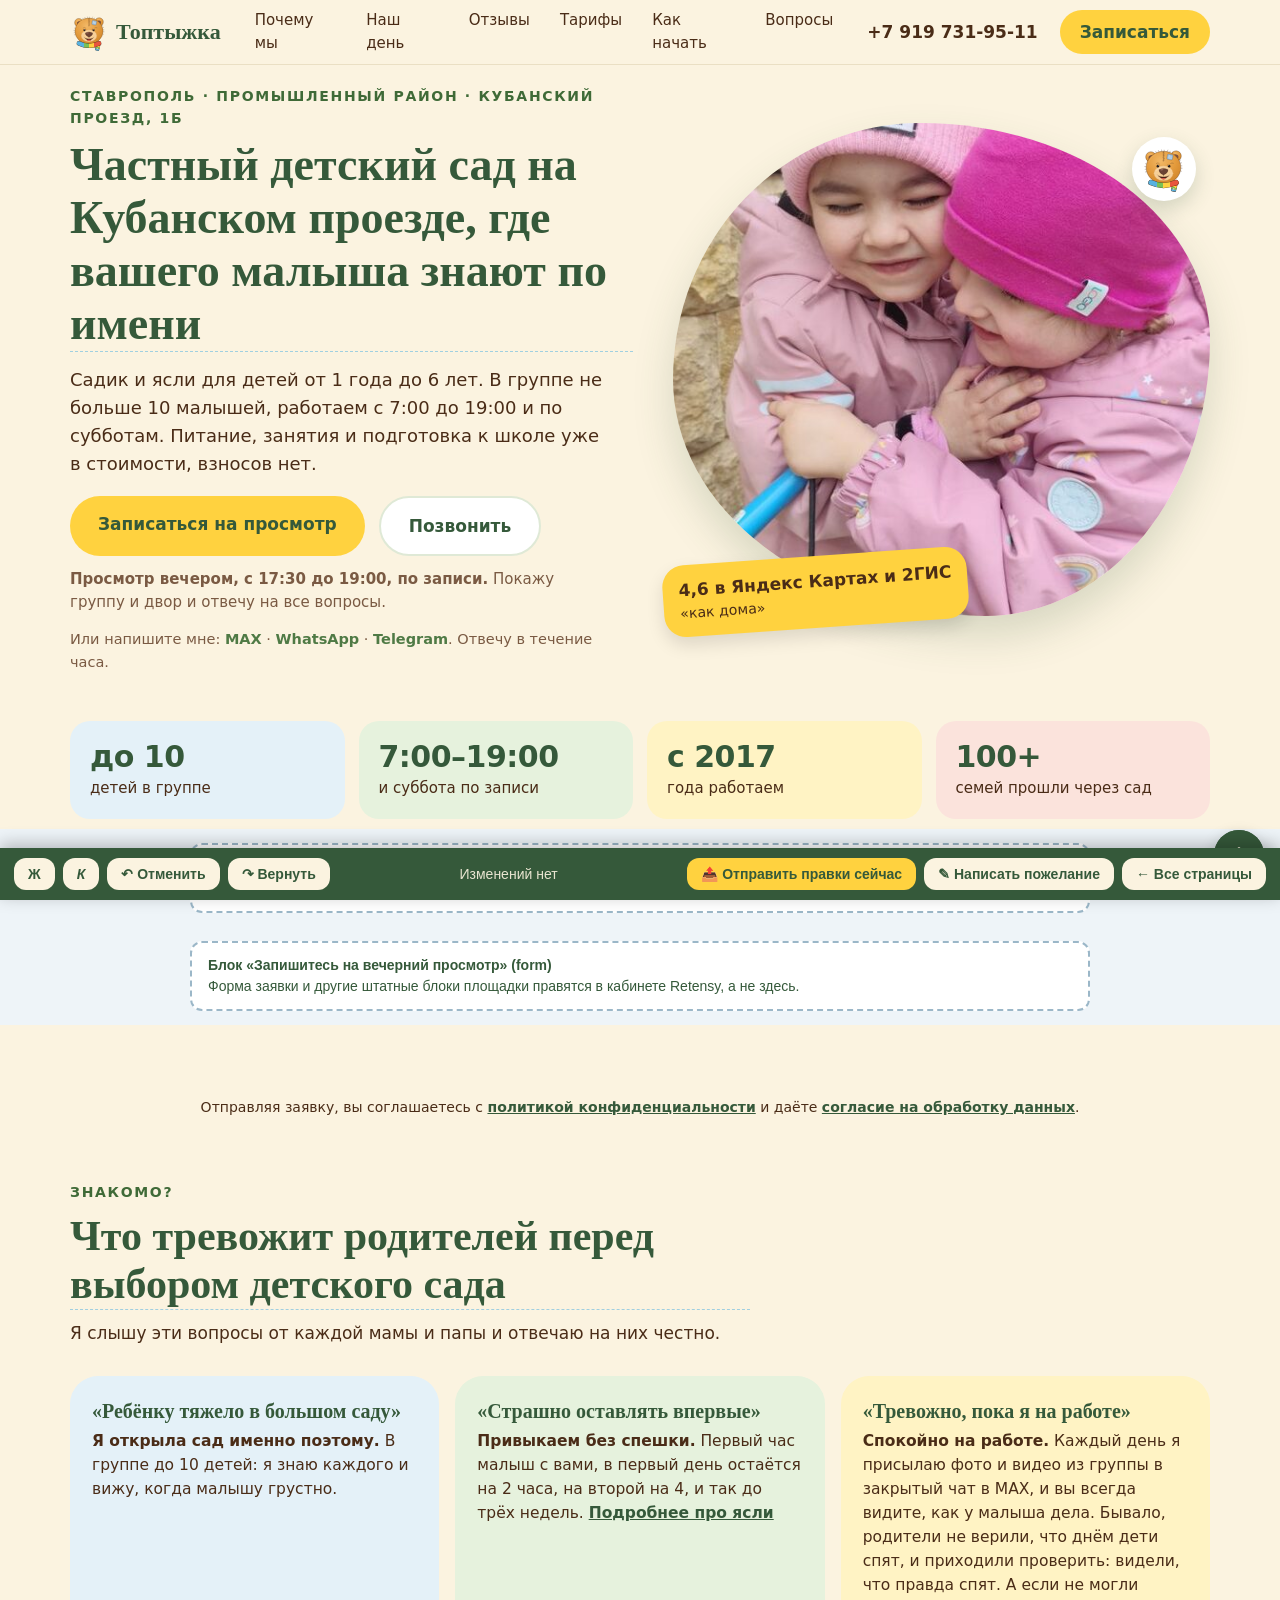
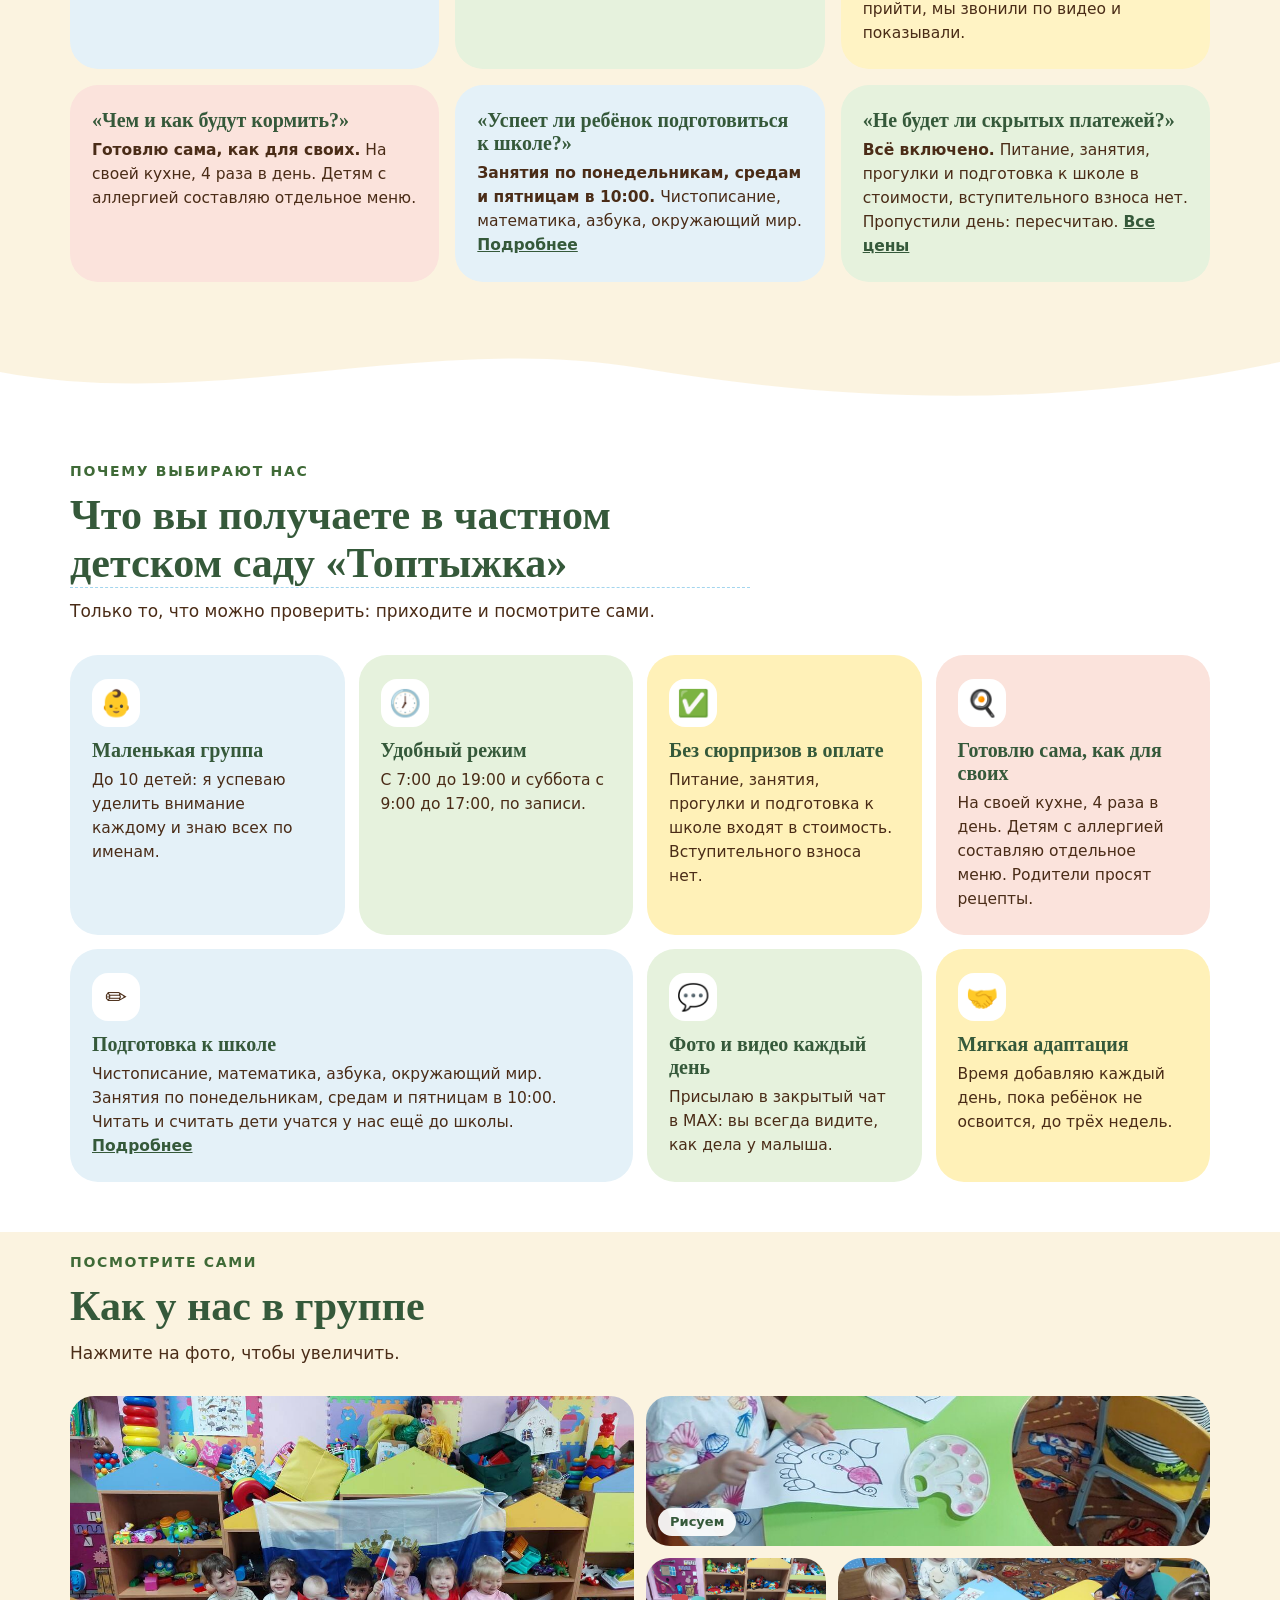
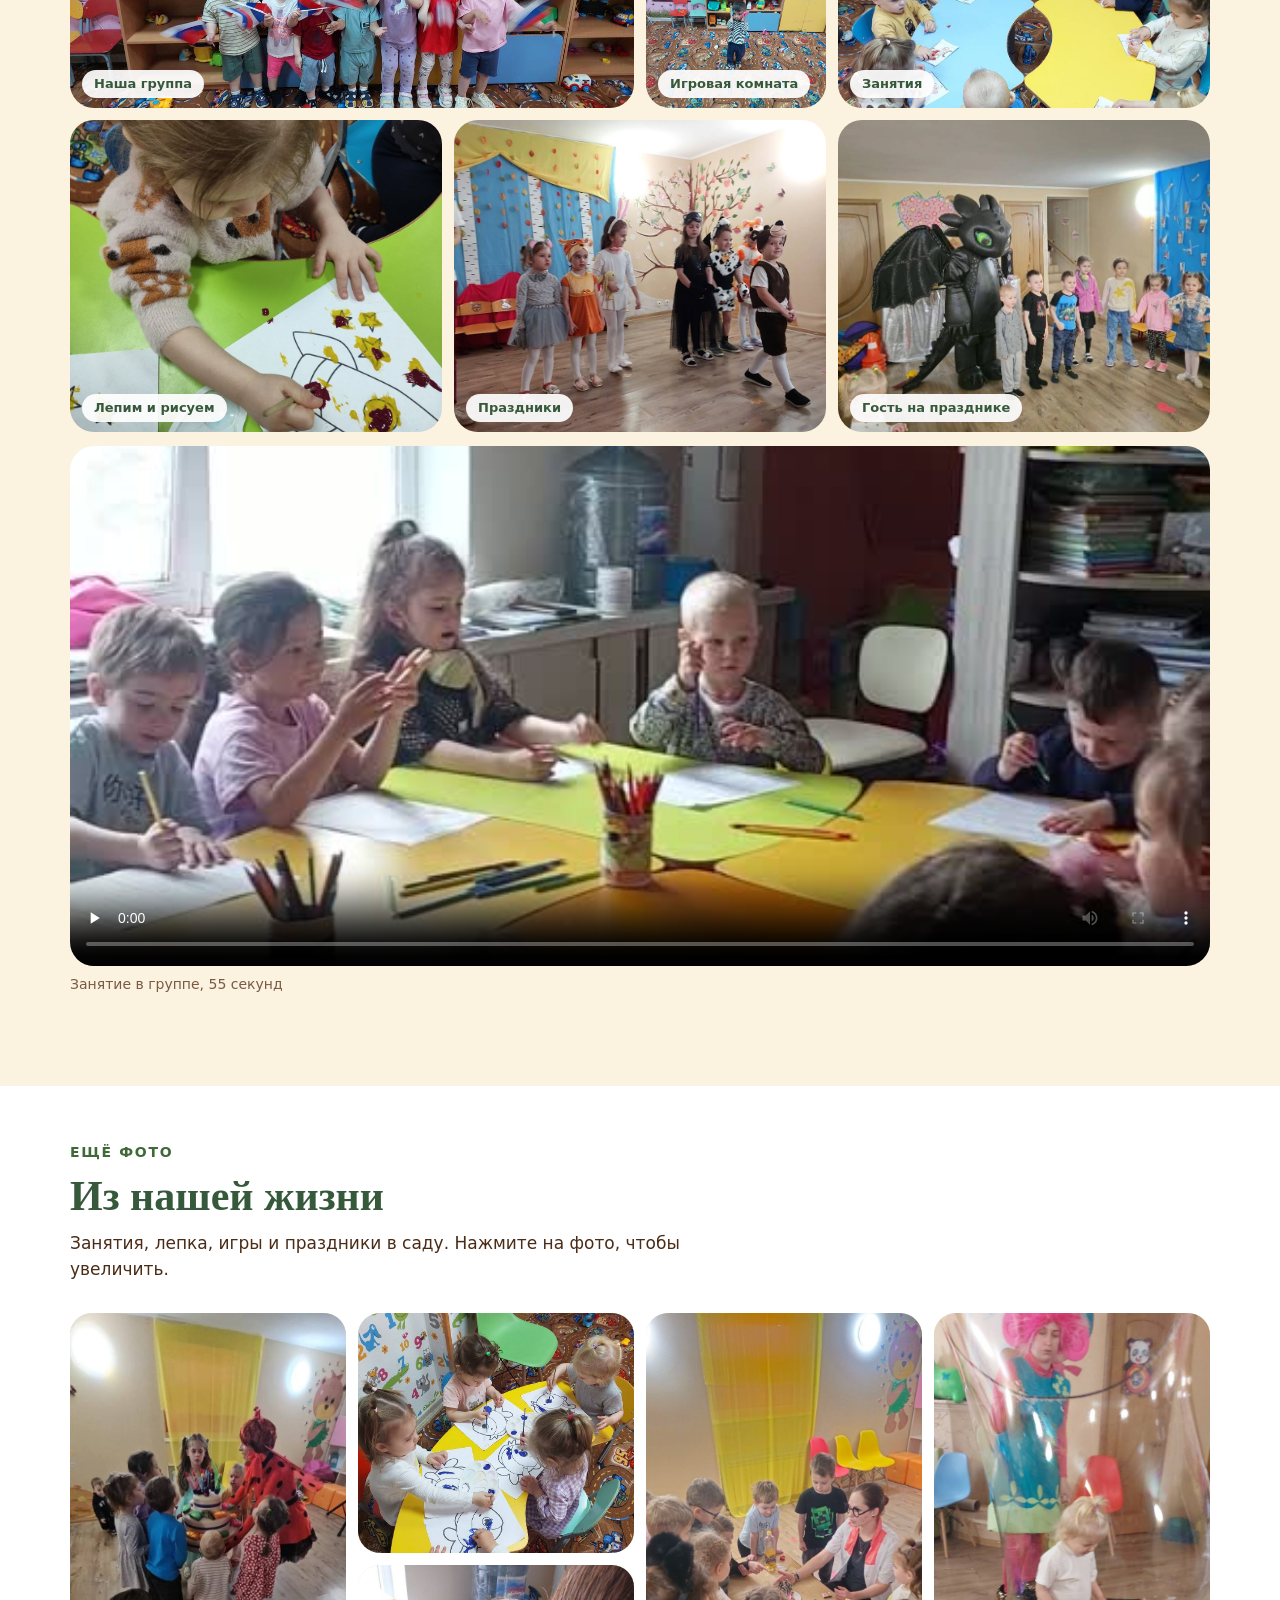
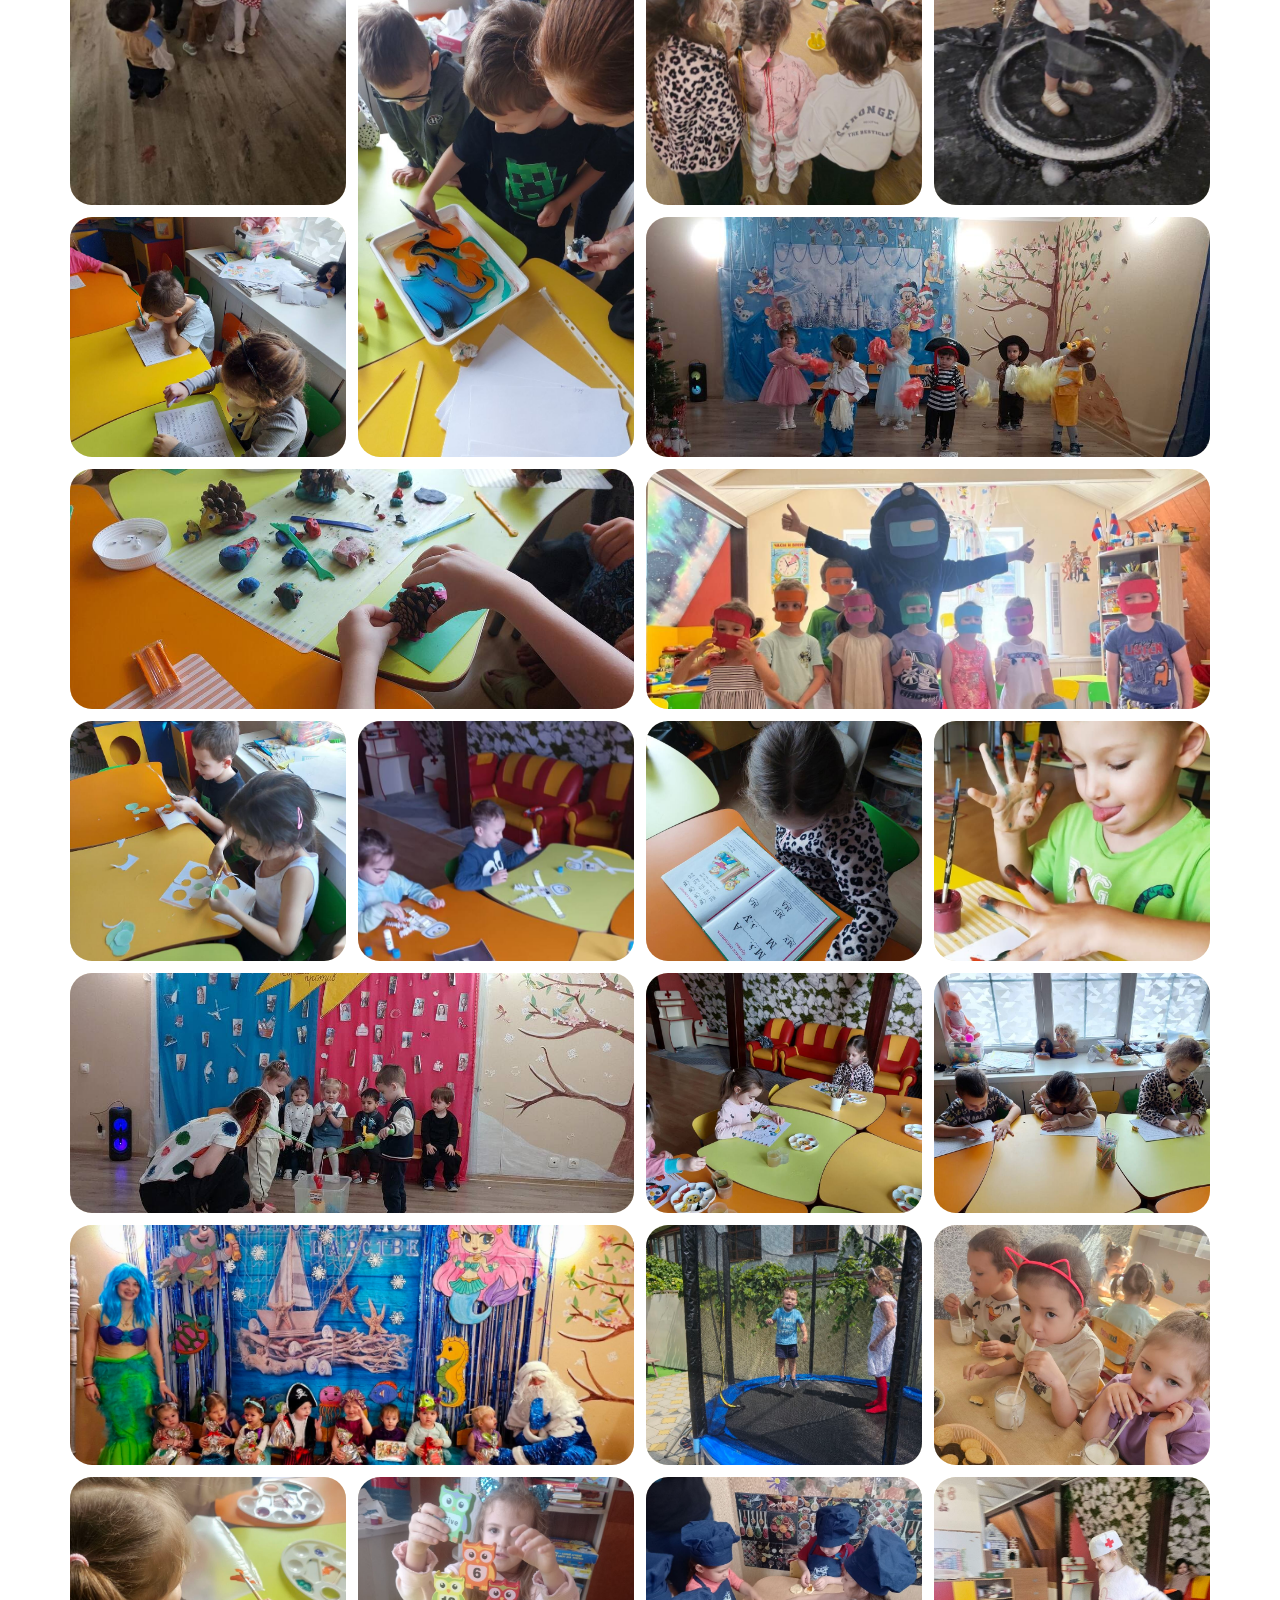
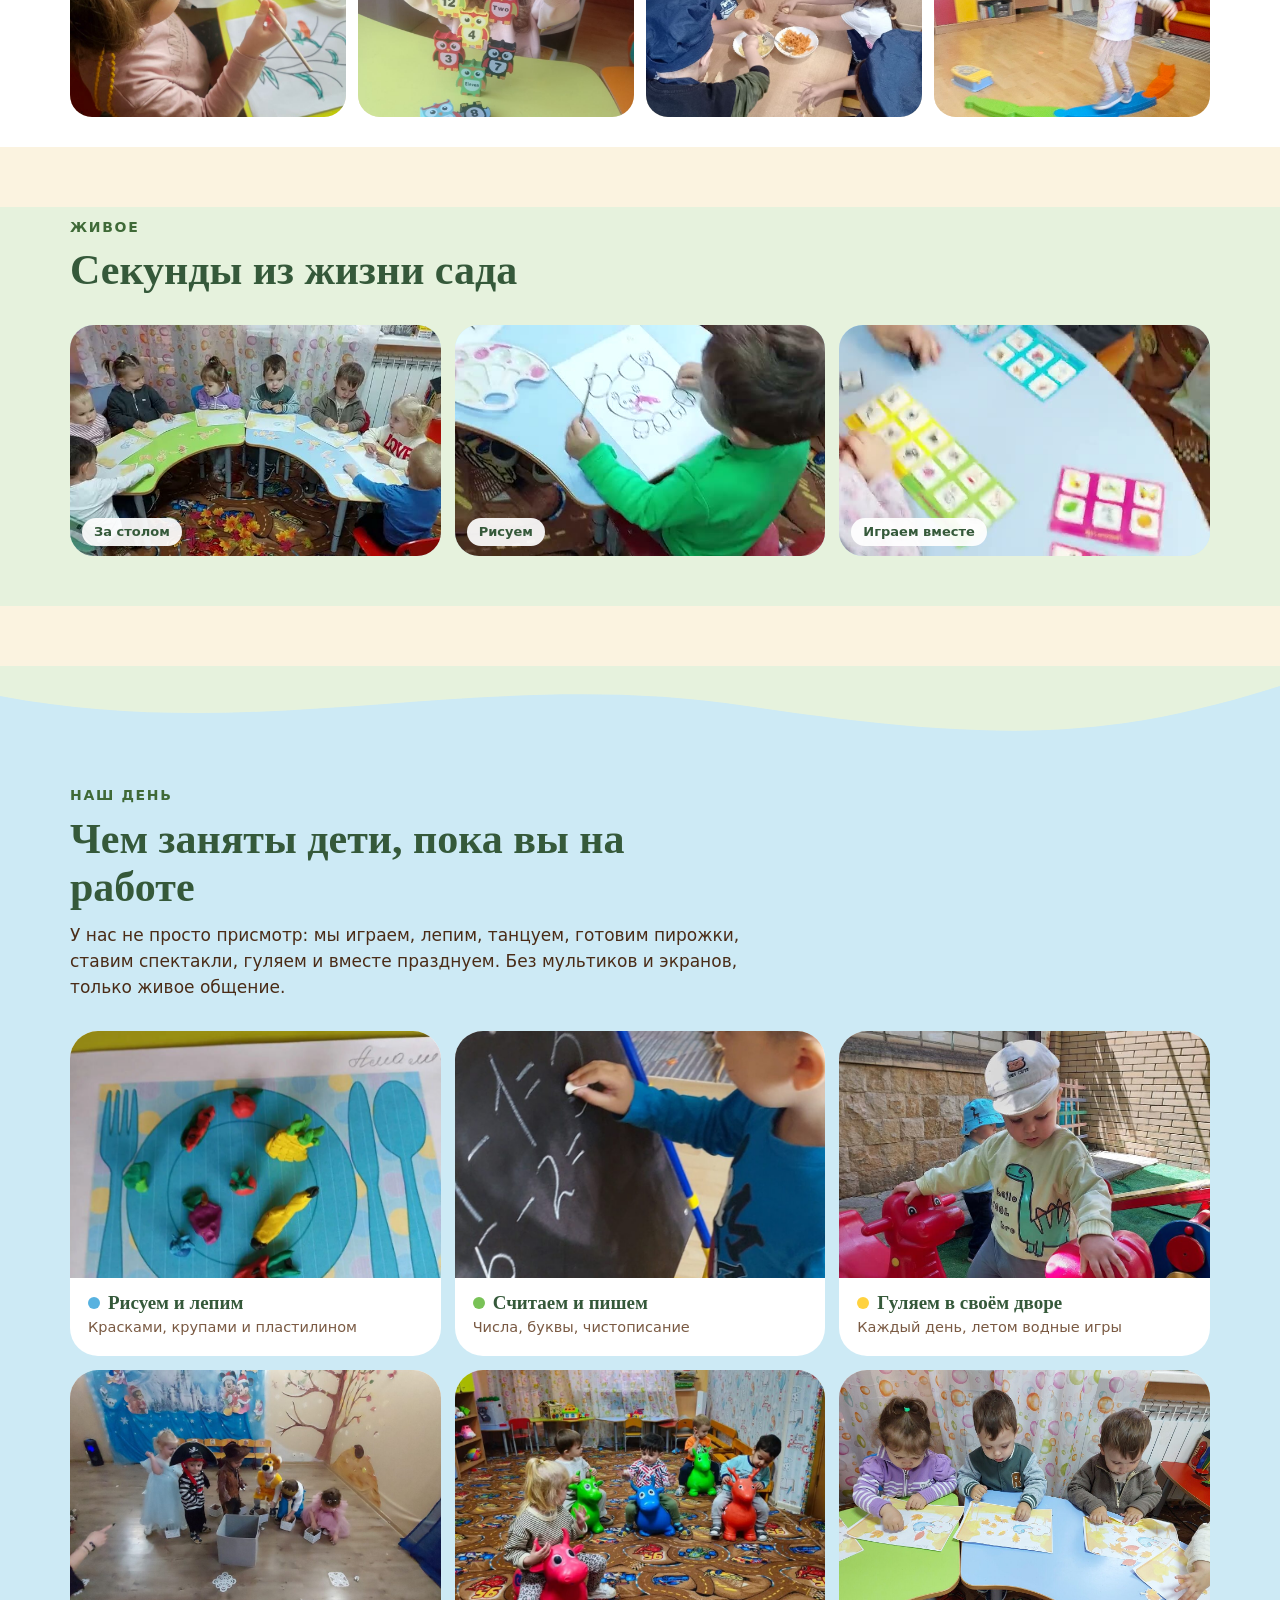
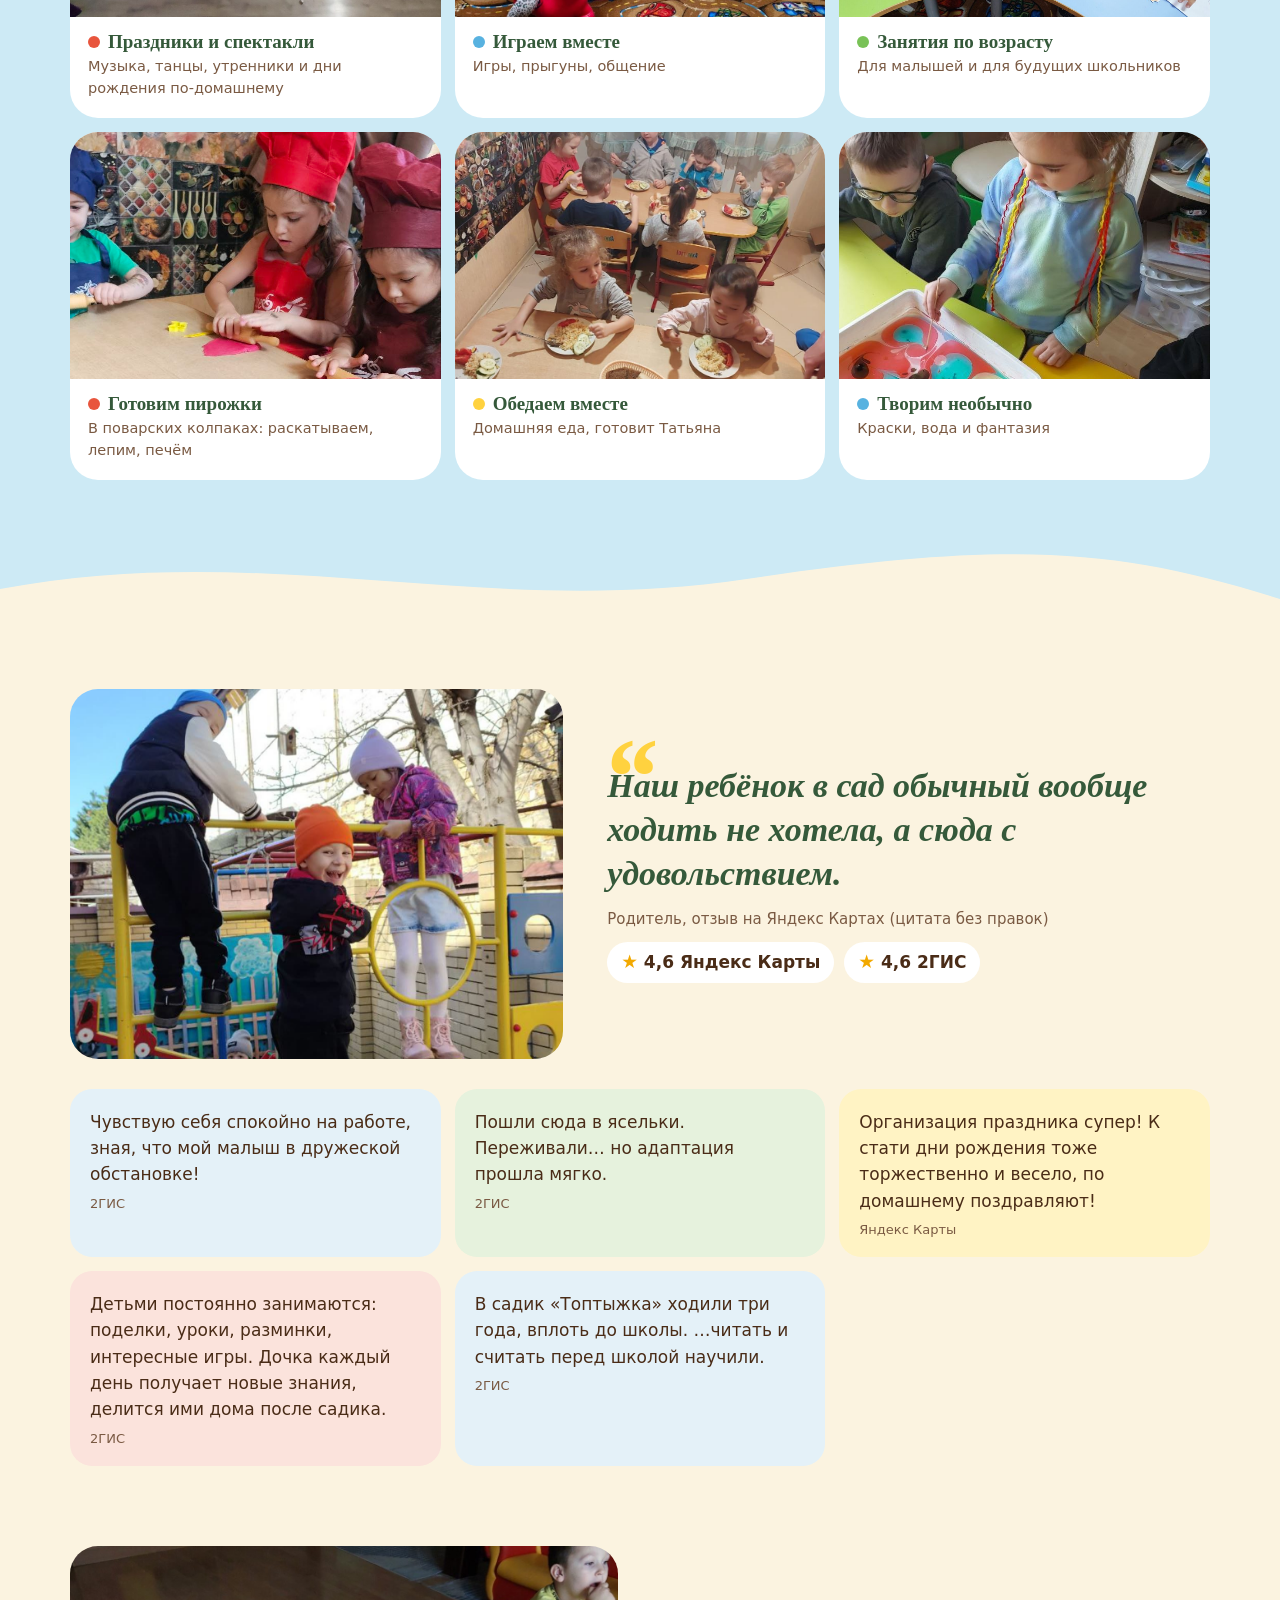
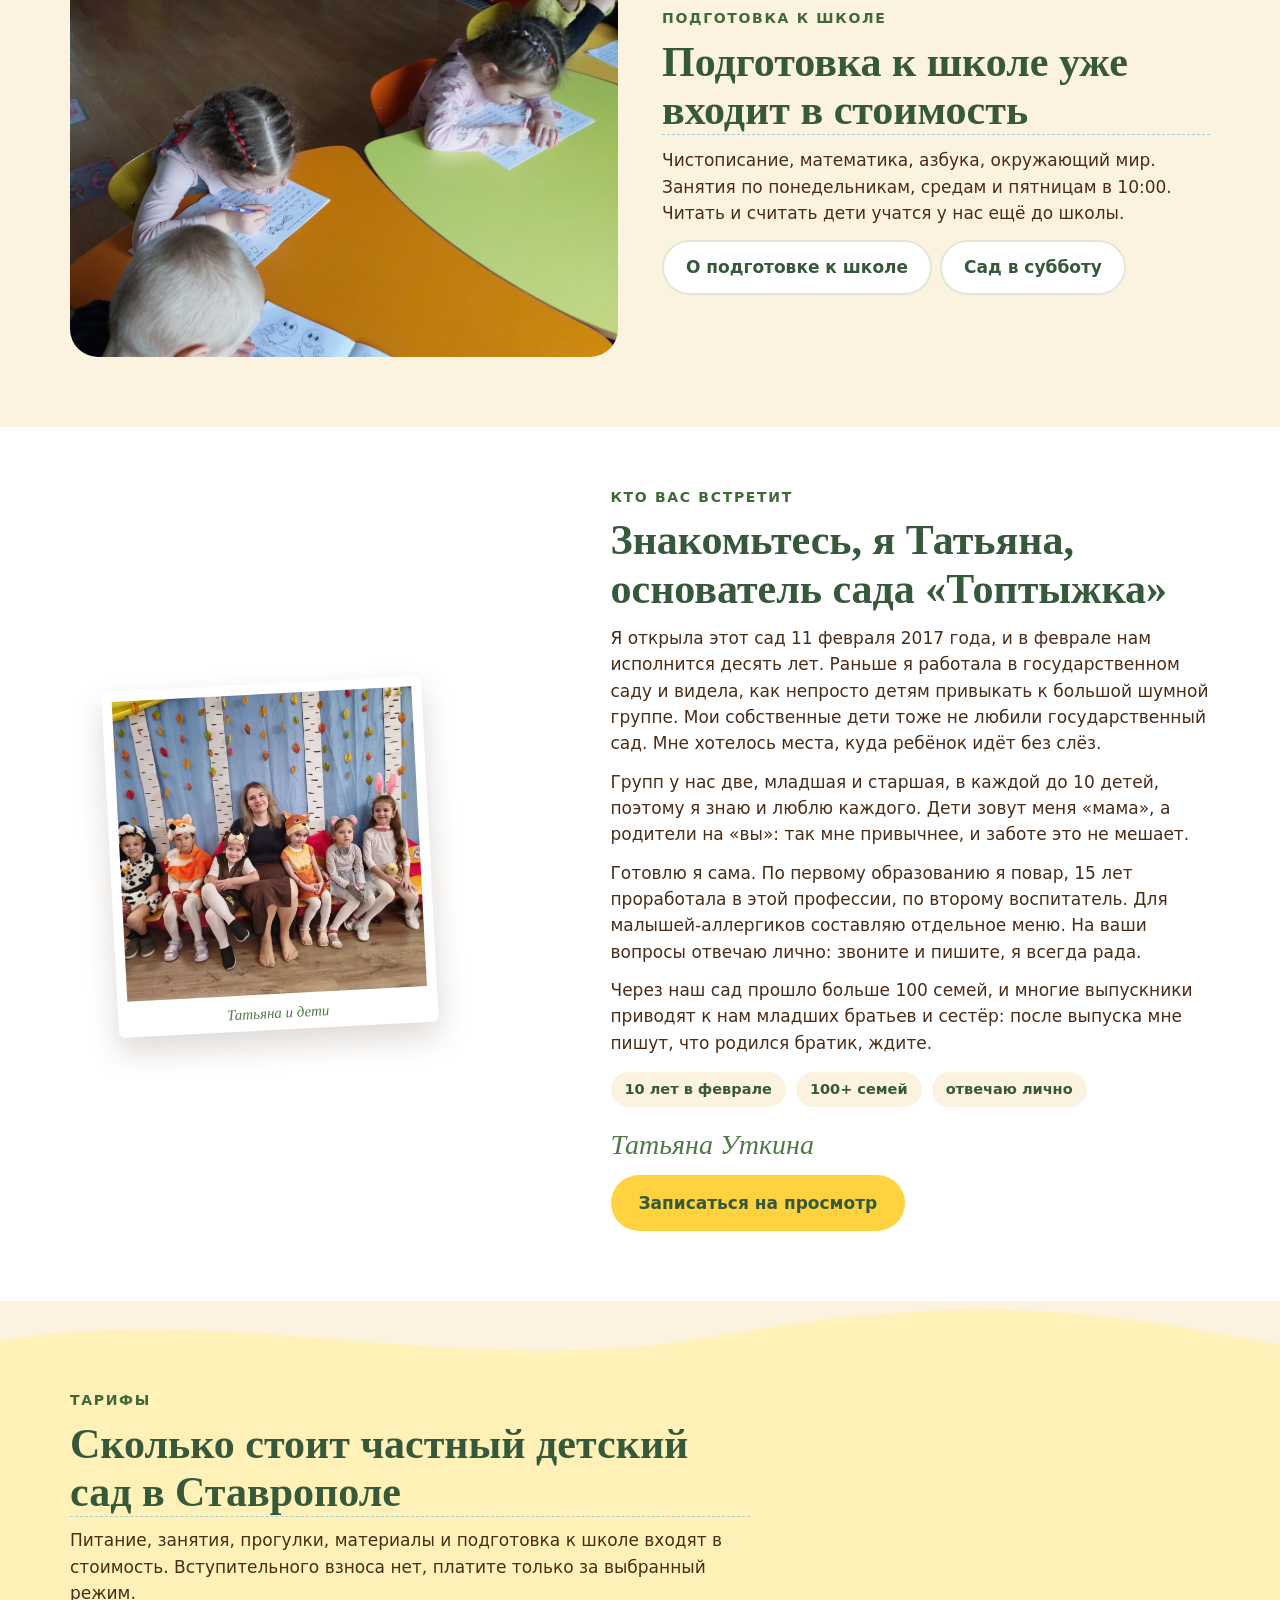
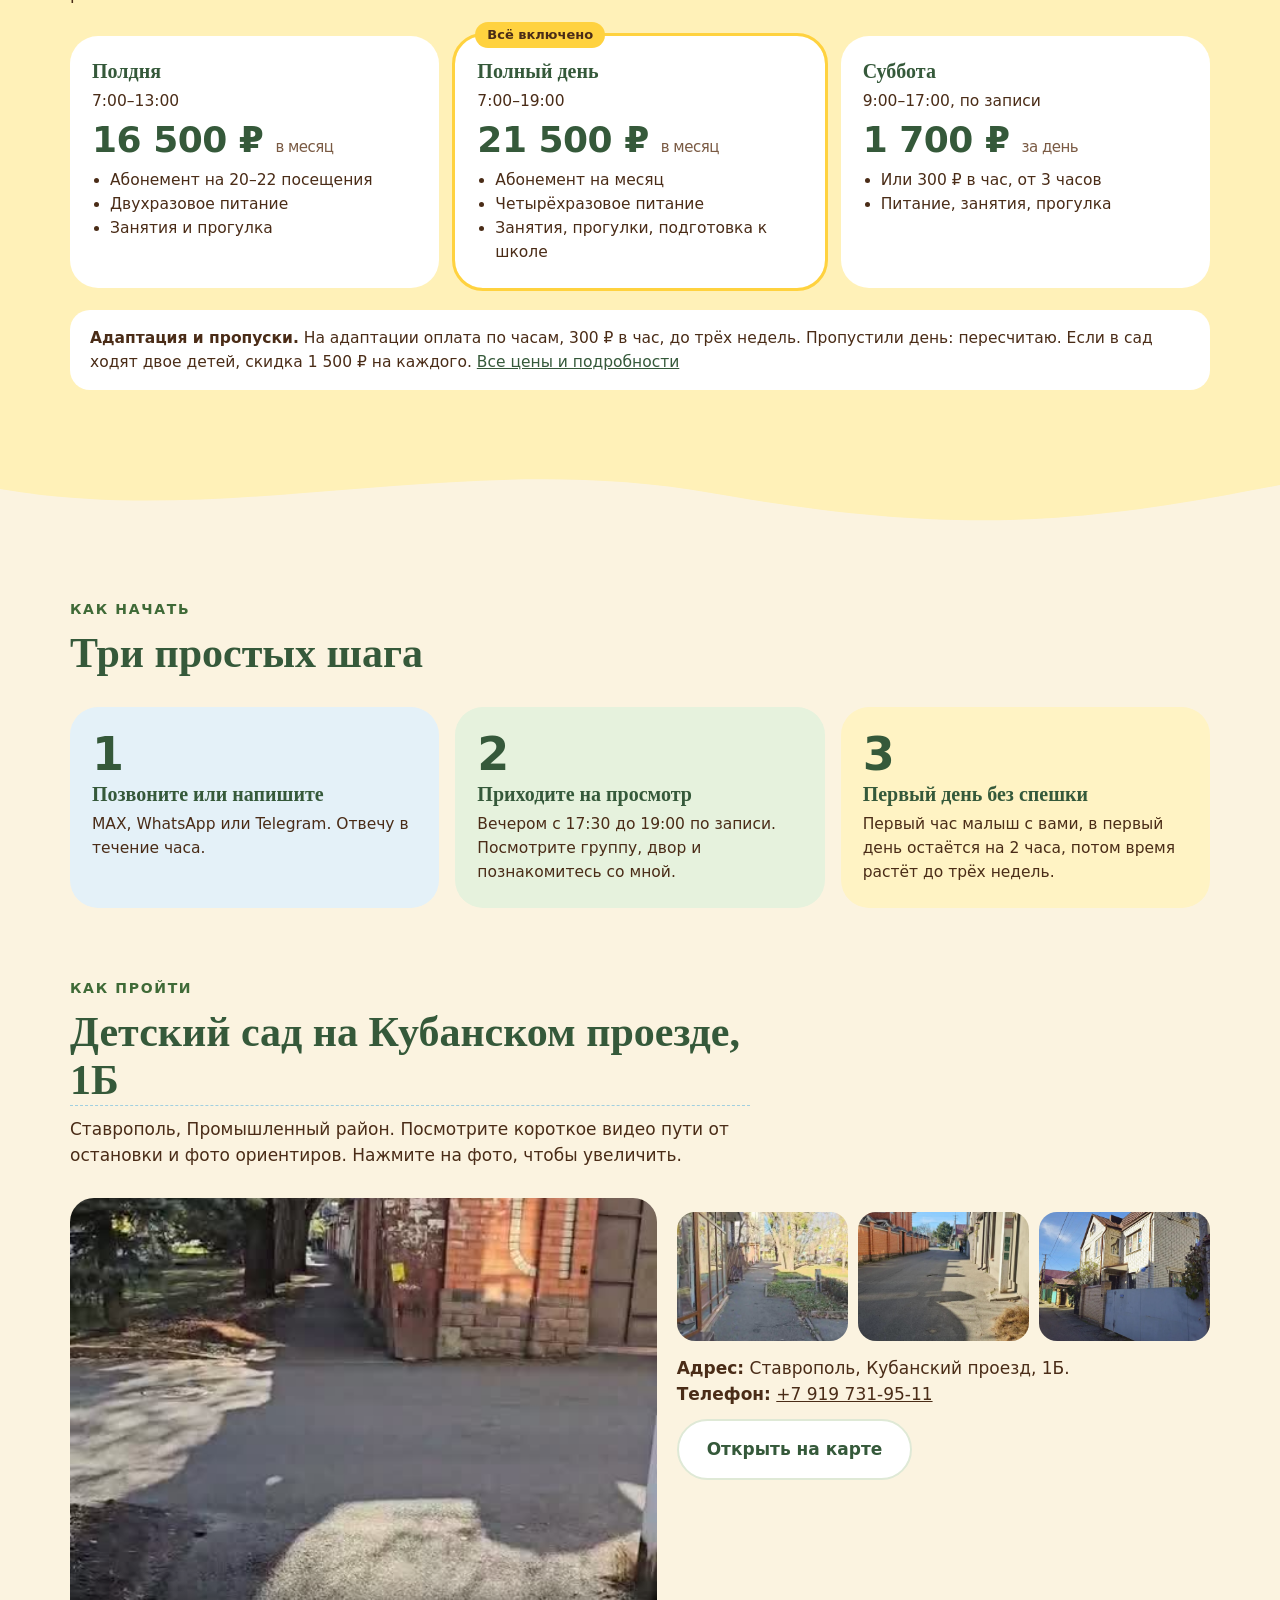
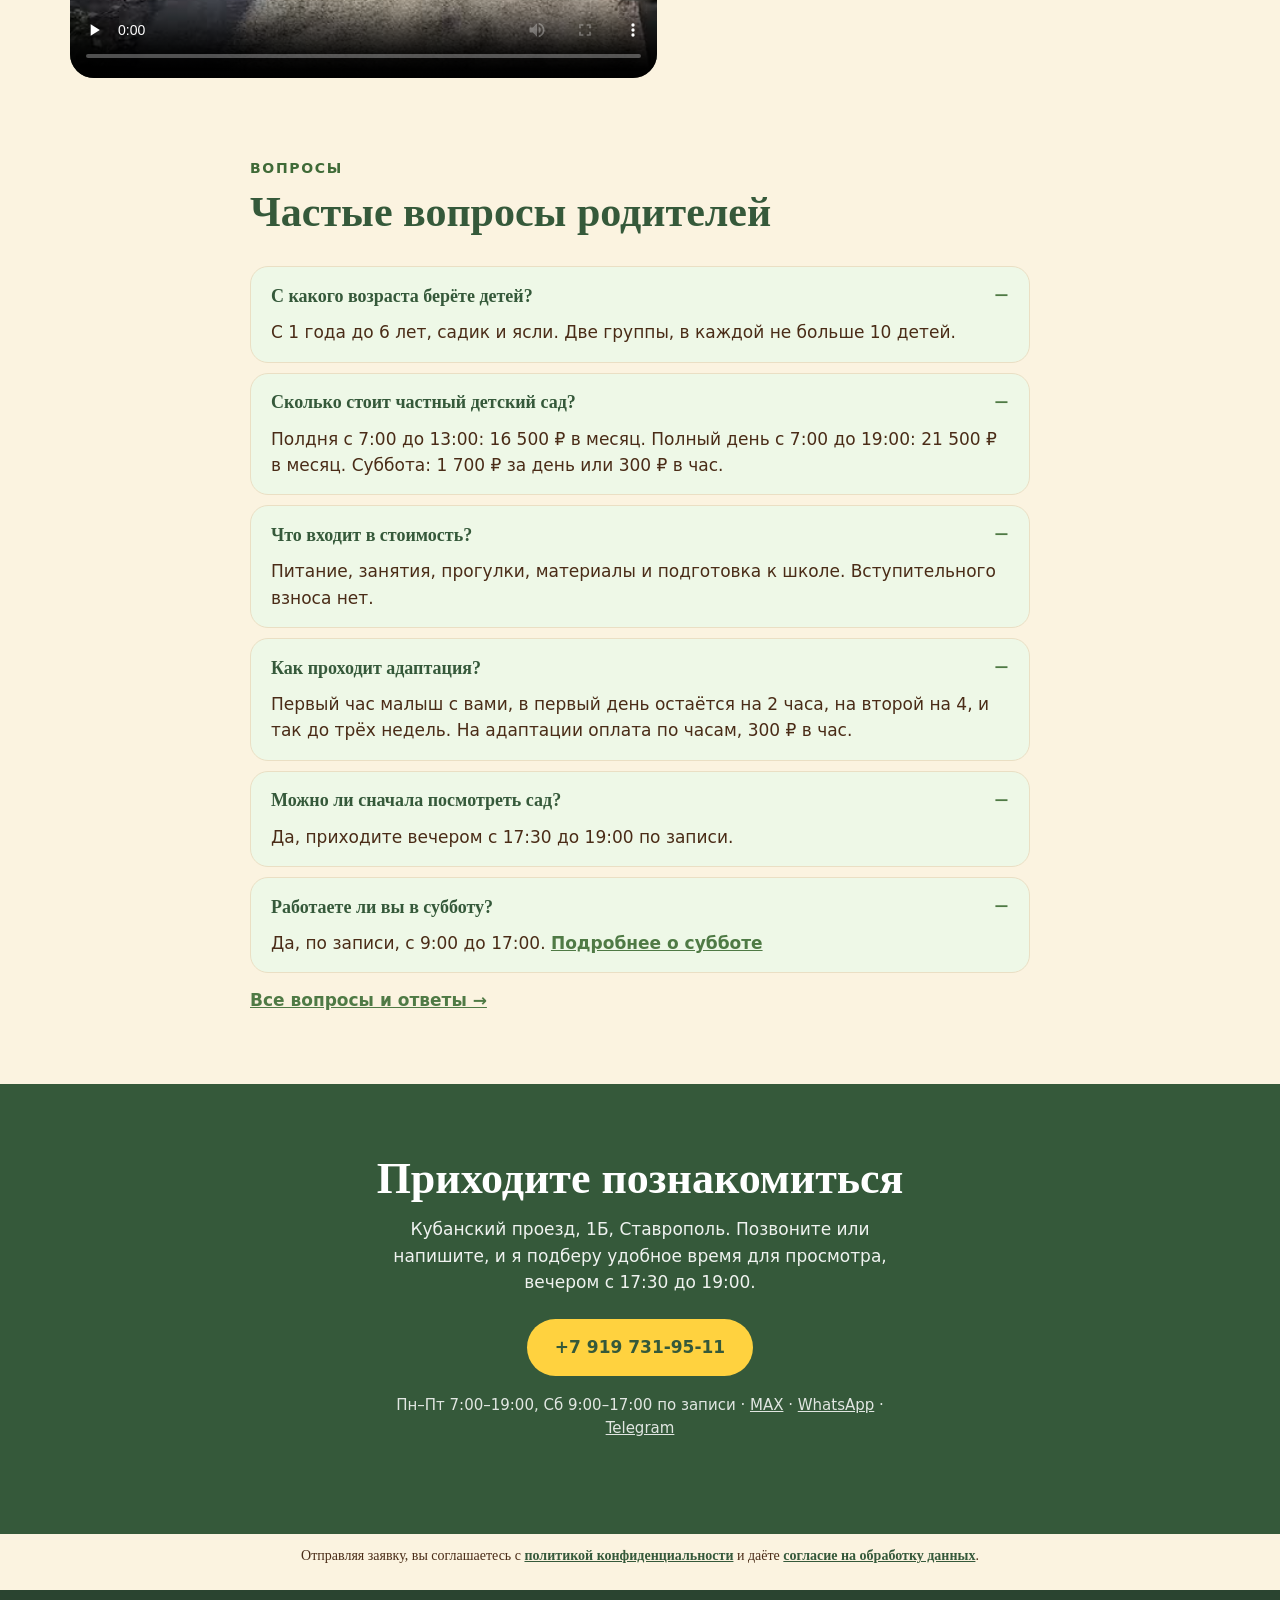
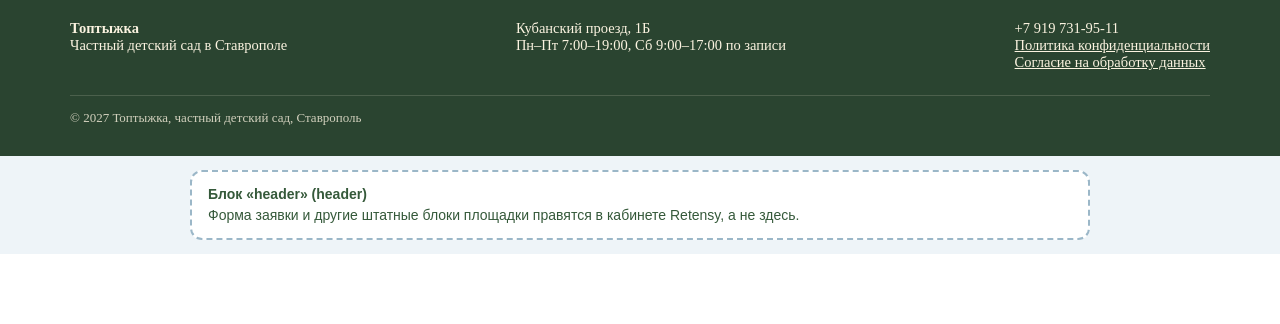
==== commit 5ea89de4: "Редактор: ревизия 184" ====
--- a/glavnaya.html
+++ b/glavnaya.html
@@ -1,8 +1,8 @@
 <!doctype html>
 <html lang="ru"><head><meta name="robots" content="noindex,nofollow"><meta charset="utf-8"><meta name="viewport" content="width=device-width,initial-scale=1">
 <title>Редактор: Топтыжка</title>
-<link rel="stylesheet" href="editor.css?v=33">
-</head><body data-page="glavnaya" data-revision="183">
+<link rel="stylesheet" href="editor.css?v=34">
+</head><body data-page="glavnaya" data-revision="184">
 <div class="rb" data-file="glavnaya/01-SxvCBgVT.html" data-id="SxvCBgVT" data-label="Частный детский сад на Кубанском проезде, где вашего малыша "><style> :root{--cream:#FBF3E0;--sky:#CDEAF5;--blue:#58B2E0;--green:#79C257;--sun:#FFD23F;--red:#E8553D;--forest:#35593A;--leaf:#4F7A45;--ink:#4A2C17;--muted:#7a5a43;--r:28px; --serif:Georgia,'Times New Roman',serif;--sans:'Segoe UI',system-ui,sans-serif} *{box-sizing:border-box;margin:0} .mk3{font:17px/1.55 var(--sans);color:var(--ink);background:var(--cream);overflow-x:hidden} img,video{display:block;max-width:100%}a{color:inherit} h1,h2,h3{font-family:var(--serif);color:var(--forest);line-height:1.15;font-weight:700} .wrap{max-width:1180px;margin:0 auto;padding:0 20px} section{position:relative} .kicker{color:var(--leaf);font-weight:600;font-size:14px;letter-spacing:.12em;text-transform:uppercase} .sec-head{max-width:680px;margin-bottom:30px}.sec-head h2{font-size:clamp(28px,3.4vw,42px);margin:8px 0 10px} .top{position:sticky;top:0;z-index:20;background:rgba(251,243,224,.94);backdrop-filter:blur(8px);border-bottom:1px solid #eadfc4} .top .wrap{display:flex;align-items:center;gap:22px;height:64px} .logo{font:700 22px var(--serif);color:var(--forest);text-decoration:none;display:flex;gap:8px;align-items:center} .logo i{width:30px;height:30px;border-radius:50%;background:var(--sun);display:grid;place-items:center;font-style:normal;font-size:17px} .top nav{display:flex;gap:6px;margin-left:auto}.top nav a{text-decoration:none;font-size:15px;padding:6px 12px;border-radius:99px;transition:.25s}.top nav a:hover{background:var(--sky)} .tel{font-weight:600;text-decoration:none;white-space:nowrap} .btn{display:inline-block;text-decoration:none;font-weight:700;padding:15px 28px;border-radius:99px;transition:.25s} .btn-main{background:linear-gradient(#FFD86B,#F5B23A);color:#4A2C17;box-shadow:0 6px 0 #D89A2B,0 14px 24px rgba(216,154,43,.35)} .btn-main:hover{transform:translateY(3px);box-shadow:0 3px 0 #D89A2B,0 8px 16px rgba(216,154,43,.3)} .btn-soft{background:#fff;border:2px solid #dfe9d6;color:var(--forest)}.btn-soft:hover{background:var(--sky);border-color:var(--sky)} .wave{display:block;width:100%;height:70px;margin-bottom:-1px}.wave.flip{transform:scaleY(-1);margin:-1px 0 0} .hero{padding:26px 0 14px}.hero .wrap{display:grid;grid-template-columns:1.05fr 1fr;gap:40px;align-items:center} .hero h1{font-size:clamp(30px,3.7vw,46px);margin:10px 0 14px}.hero p.lead{font-size:18px;max-width:540px} .hero-card{margin-top:24px;background:#fff;border-radius:var(--r);padding:18px 20px;display:flex;gap:16px;align-items:center;box-shadow:0 10px 30px rgba(74,44,23,.08);max-width:540px} .avatar{flex:none;width:64px;height:64px;border-radius:50%;background:var(--sky);display:grid;place-items:center;font-size:32px} .hero-card b{font-family:var(--serif);color:var(--forest);font-size:18px}.hero-card small{display:block;color:var(--muted)} .hero-cta{display:flex;gap:14px;flex-wrap:wrap;margin-top:18px}.vis{margin-top:12px;font-size:15px;color:var(--muted);max-width:540px} .msgs{margin-top:14px;font-size:14.5px;color:var(--muted)}.msgs a{color:var(--leaf);font-weight:600;text-decoration:none} .photo-blob{position:relative;aspect-ratio:1/.92} .photo-blob img{width:100%;height:100%;object-fit:cover;border-radius:46% 54% 42% 58%/52% 44% 56% 48%;box-shadow:0 20px 40px rgba(53,89,58,.18);animation:morph 14s ease-in-out infinite} @keyframes morph{50%{border-radius:56% 44% 54% 46%/44% 56% 44% 56%}} .sticker{position:absolute;left:-14px;bottom:30px;background:var(--sun);border-radius:22px;padding:12px 16px;font-weight:700;transform:rotate(-4deg);box-shadow:0 8px 18px rgba(0,0,0,.12);animation:bob 5s ease-in-out infinite} .sticker small{display:block;font-weight:500}@keyframes bob{50%{transform:rotate(-4deg) translateY(-8px)}} .patch{position:absolute;right:-8px;top:12px;width:70px;height:70px;border-radius:14px;background:var(--blue);border:3px dashed #fff;transform:rotate(8deg);display:grid;place-items:center;font-size:34px;box-shadow:0 6px 14px rgba(0,0,0,.12)} .facts{padding:34px 0 10px}.facts .wrap{display:grid;grid-template-columns:repeat(4,1fr);gap:14px} .fact{background:#fff;border-radius:20px;padding:18px 20px}.fact b{font:700 32px var(--serif);color:var(--forest);display:block;white-space:nowrap}.fact span{font-size:15px;color:var(--muted)} .cards{display:grid;grid-template-columns:repeat(3,1fr);gap:16px} .card{background:#fff;border-radius:var(--r);padding:24px 22px;transition:.3s} .card:hover{transform:translateY(-6px);box-shadow:0 18px 30px rgba(74,44,23,.1)} .card h3{font-size:20px;margin-bottom:6px}.card p{font-size:15.5px}.card a{color:var(--leaf);font-weight:600} .fears{padding:60px 0 20px} .why{background:#fff;padding:60px 0 50px} .bento{display:grid;grid-template-columns:repeat(4,1fr);grid-auto-rows:auto;gap:14px} .bento .card{background:var(--cream)}.bento .card:hover{background:#fff;outline:2px solid var(--sky)} .bento .photo{border-radius:var(--r);overflow:hidden;position:relative;min-height:200px} .bento .photo img{width:100%;height:100%;object-fit:cover;transition:transform .7s}.bento .photo:hover img{transform:scale(1.06)} .bento .photo span{position:absolute;left:12px;bottom:10px;background:rgba(255,255,255,.92);border-radius:99px;padding:4px 12px;font-size:13px;font-weight:600;color:var(--forest)} .b-a{grid-column:span 2;grid-row:span 2}.b-w{grid-column:span 2} .ico{width:48px;height:48px;border-radius:16px;display:grid;place-items:center;font-size:26px;margin-bottom:12px;background:#fff} .gallery{background:#fff;padding:20px 0 30px} .grid{display:grid;grid-template-columns:repeat(6,1fr);grid-auto-rows:150px;gap:12px} .grid figure{overflow:hidden;border-radius:24px;position:relative}.grid img{width:100%;height:100%;object-fit:cover;transition:transform .6s}.grid figure:hover img{transform:scale(1.07)} .g1{grid-column:span 3;grid-row:span 2}.g2{grid-column:span 3}.g3{grid-column:span 1}.g4{grid-column:span 2}.g5,.g6,.g7{grid-column:span 2;grid-row:span 2} .grid figcaption,.clipgrid figcaption,.band figcaption{position:absolute;left:12px;bottom:10px;background:rgba(255,255,255,.92);border-radius:99px;padding:4px 12px;font-size:13px;font-weight:600;color:var(--forest)} .video{margin-top:14px}.video video{width:100%;max-height:520px;border-radius:24px;background:#000;object-fit:cover}.video span{display:block;margin-top:8px;font-size:14px;color:var(--muted)} .clips{background:#fff;padding:10px 0 50px}.clipgrid{display:grid;grid-template-columns:repeat(3,1fr);gap:14px} .clipgrid figure{margin:0;position:relative;border-radius:24px;overflow:hidden;aspect-ratio:16/10;background:var(--sky)}.clipgrid video{width:100%;height:100%;object-fit:cover} .day{background:var(--sky);padding:30px 0 70px} .daygrid{display:grid;grid-template-columns:repeat(3,1fr);gap:14px} .daycard{border-radius:var(--r);overflow:hidden;background:#fff;transition:.3s}.daycard:hover{transform:translateY(-6px);box-shadow:0 18px 30px rgba(53,89,58,.15)} .daycard img{width:100%;aspect-ratio:3/2;object-fit:cover}.daycard div{padding:14px 18px 18px}.daycard h3{font-size:19px;margin-bottom:2px}.daycard p{font-size:14.5px;color:var(--muted)} .dot{display:inline-block;width:12px;height:12px;border-radius:50%;margin-right:8px;background:var(--c,var(--blue))} .quote{padding:70px 0 50px}.quote .wrap.main{display:grid;grid-template-columns:.9fr 1.1fr;gap:44px;align-items:center} .quote .pic{border-radius:var(--r);overflow:hidden;aspect-ratio:4/3}.quote .pic img{width:100%;height:100%;object-fit:cover;object-position:20% 40%} .quote blockquote{font:italic 600 clamp(24px,2.9vw,34px)/1.3 var(--serif);color:var(--forest);position:relative} .quote blockquote::before{content:"“";position:absolute;left:-6px;top:-58px;font-size:110px;color:var(--sun)} .quote cite{display:block;font:500 15px var(--sans);color:var(--muted);margin-top:14px;font-style:normal} .stars{margin-top:14px;display:flex;gap:10px;flex-wrap:wrap}.stars a{background:#fff;border-radius:99px;padding:6px 14px;font-weight:600;text-decoration:none}.stars a:hover{background:var(--sky)} .more-q{display:grid;grid-template-columns:repeat(3,1fr);gap:14px;margin-top:30px} .more-q figure{background:#fff;border-radius:22px;padding:20px;margin:0}.more-q cite{display:block;margin-top:8px;font-size:13px;color:var(--muted);font-style:normal} .school{padding:30px 0 70px}.school .wrap{display:grid;grid-template-columns:1fr 1fr;gap:44px;align-items:center} .school .pic{border-radius:var(--r);overflow:hidden;aspect-ratio:4/3}.school .pic img{width:100%;height:100%;object-fit:cover} .school .btn{margin:14px 8px 0 0;padding:12px 22px} .tanya{background:#fff;padding:60px 0 70px}.tanya .wrap{display:grid;grid-template-columns:.9fr 1.1fr;gap:50px;align-items:center} .polas{position:relative;height:430px} .pola{position:absolute;background:#fff;padding:10px 10px 36px;border-radius:6px;box-shadow:0 14px 30px rgba(74,44,23,.18)} .pola img{width:260px;height:260px;object-fit:cover}.pola span{position:absolute;bottom:8px;left:0;right:0;text-align:center;font:italic 15px var(--serif);color:var(--leaf)} .p1{left:0;top:10px;transform:rotate(-5deg)}.p2{left:150px;top:150px;transform:rotate(4deg)} .polas .patch{right:20px;top:0} .tanya p{margin-bottom:12px}.chips{display:flex;gap:10px;flex-wrap:wrap;margin:16px 0 22px}.chips span{background:var(--cream);border-radius:99px;padding:6px 14px;font-weight:600;font-size:14.5px;color:var(--forest)} .sign{font:italic 28px var(--serif);color:var(--leaf);margin:6px 0 14px} .band{padding:0 0 60px}.band .wrap{display:grid;grid-template-columns:1fr 1fr;gap:14px}.band figure{margin:0;position:relative;border-radius:28px;overflow:hidden;aspect-ratio:3/2}.band img{width:100%;height:100%;object-fit:cover;transition:transform .8s}.band figure:hover img{transform:scale(1.05)} .price{background:#FFF1B8;padding:20px 0 70px} .price .card{background:#fff;position:relative}.price .card.hit{outline:3px solid var(--sun);transform:translateY(-8px)} .price .tag{position:absolute;top:-14px;left:20px;background:var(--sun);border-radius:99px;padding:3px 12px;font-size:13px;font-weight:700} .price .sum{font:700 36px var(--serif);color:var(--forest);margin:6px 0}.price .sum small{font:500 15px var(--sans);color:var(--muted)} .price ul{padding-left:18px;margin-top:8px;font-size:15.5px} .pnote{margin-top:22px;background:#fff;border-radius:20px;padding:16px 20px;font-size:15.5px} .how{padding:70px 0 40px}.num{font:700 46px var(--serif);color:var(--sun);line-height:1;margin-bottom:6px} .where{padding:30px 0 50px}.wgrid{display:grid;grid-template-columns:1.1fr 1fr;gap:20px;align-items:start} .wgrid video{width:100%;max-height:480px;border-radius:24px;background:#000;object-fit:cover} .threepics{display:grid;grid-template-columns:repeat(3,1fr);gap:10px;margin:14px 0}.threepics img{border-radius:18px;aspect-ratio:4/3;object-fit:cover;width:100%} .faq{padding:30px 0 70px}.faq .wrap{max-width:820px} details{background:#fff;border:1px solid #eadfc4;border-radius:18px;padding:16px 20px;margin-bottom:10px;transition:.25s}details:hover{background:#EAF6FC}details[open]{background:#EEF8E7} summary{cursor:pointer;font:600 18px var(--serif);color:var(--forest);list-style:none;display:flex;justify-content:space-between;align-items:center;gap:14px}summary::-webkit-details-marker{display:none} summary::after{content:"+";flex:none;font-size:26px;line-height:1;color:var(--leaf)}details[open] summary::after{content:"−"} details p{margin-top:10px}.faq a{color:var(--leaf);font-weight:600} .final{background:var(--forest);color:#fff;padding:70px 0;text-align:center} .final h2{color:#fff;font-size:clamp(28px,3.6vw,44px)}.final p{max-width:560px;margin:12px auto 24px;opacity:.92} .final .small{font-size:15px;margin-top:18px;opacity:.85}.final .small a{color:#fff} .bg{display:none;width:42px;height:42px;border-radius:14px;background:#fff;border:1px solid #eadfc4;place-items:center;font-size:22px;line-height:1;text-decoration:none;color:var(--forest)}.mm{display:none;position:fixed;left:0;right:0;top:56px;bottom:0;background:#FBF3E0;z-index:19;overflow:auto;padding:10px 20px 90px}.mm:target{display:block}.mm a.i{display:block;padding:15px 6px;border-bottom:1px solid #eadfc4;font:600 20px var(--serif);color:var(--forest);text-decoration:none}.mm .hero-cta{margin-top:20px}.mm .x{color:var(--muted);font:500 15px var(--sans);text-align:center;margin-top:14px;display:block;text-decoration:none} @keyframes rise{from{opacity:0;transform:translateY(34px)}to{opacity:1;transform:none}} .hero .wrap>*,.facts .fact{animation:rise .9s both}.hero .wrap>*:nth-child(2){animation-delay:.15s}.fact:nth-child(2){animation-delay:.1s}.fact:nth-child(3){animation-delay:.2s}.fact:nth-child(4){animation-delay:.3s} @supports (animation-timeline:view()){.card,.bento .photo,.grid figure,.daycard,.quote .wrap>*,.tanya .wrap>*,.sec-head,.more-q figure{animation:rise linear both;animation-timeline:view();animation-range:entry 0% entry 45%}} @media (prefers-reduced-motion:reduce){*{animation:none!important;transition:none!important}} @media(max-width:900px){ .top nav{display:none}.top .wrap{height:56px;gap:10px}.tel{display:none}.top .btn-main{margin-left:auto}.bg{display:grid} .hero .wrap,.quote .wrap.main,.tanya .wrap,.school .wrap,.wgrid{grid-template-columns:1fr}.photo-blob{order:-1;aspect-ratio:1/.8} .facts .wrap{grid-template-columns:1fr 1fr}.cards,.daygrid,.more-q,.clipgrid{grid-template-columns:1fr} .bento{grid-template-columns:1fr 1fr}.b-a,.b-w{grid-column:span 2}.b-a{grid-row:span 1} .grid{grid-template-columns:repeat(2,1fr);grid-auto-rows:140px}.grid figure{grid-column:span 1!important;grid-row:span 1!important}.grid .g1{grid-column:span 2!important;grid-row:span 2!important} .sticker{left:6px}.patch{right:6px}.band .wrap{grid-template-columns:1fr}.polas{height:380px}.pola img{width:210px;height:210px}.p2{left:130px;top:170px}.polas{height:430px} .price .card.hit{transform:none} } @media(max-width:560px){.fact b{font-size:26px}.tel{display:none}.top .btn-main{margin-left:auto}.btn{padding:14px 22px}.hero-card{flex-direction:column;text-align:center}.bento{grid-template-columns:1fr}.b-a,.b-w{grid-column:span 1}.threepics{grid-template-columns:1fr 1fr}} </style><div class='mk3'><header class='top'><div class='wrap'><a class='logo' href='#'><i>🧸</i>Топтыжка</a><nav><a href='#why'>Почему мы</a><a href='#day'>Наш день</a><a href='#otzyvy'>Отзывы</a><a href='#price'>Тарифы</a><a href='#how'>Как начать</a><a href='#faq'>Вопросы</a></nav><a class='tel' href='tel:+79197319511'>+7 919 731-95-11</a><a class='btn btn-main' style='padding:10px 20px' href='#form'>Записаться</a><a class='bg' href='#mm' aria-label='Меню'>☰</a></div></header><div class='mm' id='mm'><a class='i' href='#why'>Почему мы</a><a class='i' href='#day'>Наш день</a><a class='i' href='#otzyvy'>Отзывы</a><a class='i' href='#price'>Тарифы</a><a class='i' href='#how'>Как начать</a><a class='i' href='#faq'>Вопросы</a><a class='i' href='yasli-stavropol/'>Ясли</a><a class='i' href='podgotovka-k-shkole/'>Подготовка к школе</a><a class='i' href='sad-v-subbotu/'>Сад в субботу</a><a class='i' href='tseny/'>Цены</a><div class='hero-cta'><a class='btn btn-main' href='#form'>Записаться на просмотр</a><a class='btn btn-soft' href='tel:+79197319511'>+7 919 731-95-11</a></div><a class='x' href='#x'>Закрыть меню</a></div><section class='hero'><div class='wrap'><div><div class='kicker'>Ставрополь · Промышленный район · Кубанский проезд, 1Б</div><h1>Частный детский сад на Кубанском проезде, где вашего малыша знают по имени</h1><p class='lead'>Садик и ясли для детей от 1 года до 6 лет. В группе не больше 10 малышей, работаем с 7:00 до 19:00 и по субботам. Питание, занятия и подготовка к школе уже в стоимости, взносов нет.</p><div class='hero-cta'><a class='btn btn-main' href='#form'>Записаться на просмотр</a><a class='btn btn-soft' href='tel:+79197319511'>Позвонить</a></div><p class='vis'><b>Просмотр вечером, с 17:30 до 19:00, по записи.</b> Покажу группу и двор и отвечу на все вопросы.</p><p class='msgs'>Или напишите мне: <a href='https://max.ru/u/f9LHodD0cOKMxOxEzPnBJaD80XWG0SdVzUSUioYIpoT9qydU1t_LxvP7VS0'>MAX</a> · <a href='https://wa.me/79197319511'>WhatsApp</a> · <a href='https://t.me/+79197319511'>Telegram</a>. Отвечу в течение часа.</p></div><div class='photo-blob'><img src='assets/hero-druzya-l0h0.jpg' alt='Две девочки обнимаются на прогулке в детском саду Топтыжка'><div class='patch'>🧸</div><div class='sticker'>4,6 в Яндекс Картах и 2ГИС<small>«как дома»</small></div></div></div></section><section class='facts'><div class='wrap'><div class='fact'><b>до 10</b><span>детей в группе</span></div><div class='fact'><b>7:00–19:00</b><span>и суббота по записи</span></div><div class='fact'><b>с 2017</b><span>года работаем</span></div><div class='fact'><b>100+</b><span>семей прошли через сад</span></div></div></section></div></div>
 
 <div class="rb-plain" data-id="tEZdcA6q"><div class="rb-plain-in"><b>Блок «Запишитесь на вечерний просмотр» (form)</b><br>Форма заявки и другие штатные блоки площадки правятся в кабинете Retensy, а не здесь.</div></div>
@@ -25,58 +25,56 @@
 
 <div class="rb rb-style" data-file="glavnaya/11-gLUtPq7W.html" data-id="gLUtPq7W" data-label="Стили (не редактируются)" hidden-edit><style>.rs-cookie{background:#fff !important;color:#4A2C17 !important;border:0 !important;border-top:1px solid #E7D9B8 !important;border-radius:14px 14px 0 0 !important;box-shadow:0 -4px 14px rgba(60,40,10,.14) !important;left:0 !important;right:0 !important;bottom:64px !important;width:auto !important;max-width:none;margin:0;padding:7px 12px !important;font-size:12.5px !important;line-height:1.2;gap:10px;min-height:0 !important}.rs-cookie span{flex:1}.rs-cookie button,.rs-cookie .rs-btn,.rs-cookie a[role=button]{background:#35593A !important;color:#FBF3E0 !important;border:0 !important;border-radius:999px !important;padding:7px 16px !important;font-weight:700 !important;font-size:13px !important}@media(min-width:53.8125em){.rs-cookie{bottom:18px !important;left:18px !important;right:auto !important;border-radius:16px !important;border:1px solid #E7D9B8 !important;padding:10px 14px !important;font-size:14px !important}}.mk3 .logo i{font-size:0;width:38px;height:38px;border-radius:0;background:url(assets/bear-k7xl.svg) center/contain no-repeat}.mk3 .avatar{font-size:0;background:url(assets/bear-k7xl.svg) center/76% no-repeat #CDEAF5}.mk3 .patch{font-size:0;width:64px;height:64px;border:0 !important;border-radius:50% !important;transform:none !important;background:url(assets/bear-k7xl.svg) center/74% no-repeat #fff !important;box-shadow:0 8px 20px rgba(53,89,58,.2) !important;right:14px !important;top:14px !important}.mk3 .polas .patch{right:14px !important;top:0 !important}.mk3 .sign::after{content:" Уткина"}.mk3 .mm{top:0 !important;z-index:30 !important;padding-top:58px !important}.mk3 .mm a.i{padding:11px 6px !important;font-size:18px !important}.mk3 .mm .hero-cta{margin-top:14px !important}.mk3 .mm .x{position:fixed;top:7px;right:20px;width:42px;height:42px;margin:0;border-radius:14px;background:#fff;border:1px solid #eadfc4;display:grid !important;place-items:center;font-size:0 !important;color:#35593A}.mk3 .mm .x::before{content:"✕";font-size:20px;line-height:1;color:#35593A}body:has(.mm:target) .sticky,body:has(.mm:target) .rs-cookie,body:has(.mm:target) .upb{display:none !important}@media(max-width:900px){.mk3 .photo-blob{aspect-ratio:1/.5 !important}.mk3 .hero{padding-top:14px !important}.mk3 .hero h1{font-size:28px !important}.mk3 .patch{width:52px !important;height:52px !important;right:10px !important;top:10px !important}}.mk3 .fact b,.mk3 .sum,.mk3 .num{font-family:'Segoe UI',system-ui,sans-serif !important;font-weight:800 !important;letter-spacing:-.5px}.mk3 .fact b{font-size:30px !important}.mk3 .fact{box-shadow:none !important}.mk3 .fact span{color:#4A2C17 !important;font-weight:500 !important}.mk3 .fact:nth-child(1){background:#E4F1F8 !important}.mk3 .fact:nth-child(2){background:#E6F2DD !important}.mk3 .fact:nth-child(3){background:#FFF3C4 !important}.mk3 .fact:nth-child(4){background:#FBE3DC !important}.mk3 .fears .card:nth-child(1),.mk3 .how .card:nth-child(1),.mk3 .more-q figure:nth-child(4n+1){background:#E4F1F8 !important}.mk3 .fears .card:nth-child(2),.mk3 .how .card:nth-child(2),.mk3 .more-q figure:nth-child(4n+2){background:#E6F2DD !important}.mk3 .fears .card:nth-child(3),.mk3 .how .card:nth-child(3),.mk3 .more-q figure:nth-child(4n+3){background:#FFF3C4 !important}.mk3 .more-q figure:nth-child(4n+4){background:#FBE3DC !important}.mk3 .how .num{color:#35593A !important}@media(max-width:560px){.mk3 .fact b{font-size:26px !important}}</style></div>
 
-<div class="rb rb-style" data-file="glavnaya/12-mfQr3UTM.html" data-id="mfQr3UTM" data-label="Стили (не редактируются)" hidden-edit><style>.mk3 .bento>.card:nth-child(4) .ico{font-size:0 !important;background:#E6F2DD !important;position:relative}.mk3 .bento>.card:nth-child(4) .ico::before{content:"✓";font-size:30px;font-weight:800;line-height:1;color:#35593A;font-family:'Segoe UI',system-ui,sans-serif}</style></div>
+<div class="rb rb-style" data-file="glavnaya/12-C7kaE3Dr.html" data-id="C7kaE3Dr" data-label="Стили (не редактируются)" hidden-edit><style>.mk3 .stars a::first-letter{color:#F2A900;font-size:1.1em}</style></div>
 
-<div class="rb rb-style" data-file="glavnaya/13-C7kaE3Dr.html" data-id="C7kaE3Dr" data-label="Стили (не редактируются)" hidden-edit><style>.mk3 .stars a::first-letter{color:#F2A900;font-size:1.1em}</style></div>
+<div class="rb rb-style" data-file="glavnaya/13-Snt2PjvL.html" data-id="Snt2PjvL" data-label="Стили (не редактируются)" hidden-edit><style>@media(max-width:900px){.mk3 .photo-blob{aspect-ratio:1/.7 !important}.mk3 .photo-blob img{border-radius:28px !important;animation:none !important;object-position:50% 28% !important}.mk3 .sticker{bottom:12px !important;left:12px !important;padding:8px 12px !important;font-size:14px !important;border-radius:16px !important}.mk3 .sticker small{font-size:12px !important}}</style></div>
 
-<div class="rb rb-style" data-file="glavnaya/14-Snt2PjvL.html" data-id="Snt2PjvL" data-label="Стили (не редактируются)" hidden-edit><style>@media(max-width:900px){.mk3 .photo-blob{aspect-ratio:1/.7 !important}.mk3 .photo-blob img{border-radius:28px !important;animation:none !important;object-position:50% 28% !important}.mk3 .sticker{bottom:12px !important;left:12px !important;padding:8px 12px !important;font-size:14px !important;border-radius:16px !important}.mk3 .sticker small{font-size:12px !important}}</style></div>
+<div class="rb rb-style" data-file="glavnaya/14-pzFLRg2W.html" data-id="pzFLRg2W" data-label="Стили (не редактируются)" hidden-edit><style>.mk3 .sticker{bottom:-18px !important;left:16px !important;z-index:2}@media(max-width:900px){.mk3 .photo-blob{margin-bottom:22px}.mk3 .sticker{bottom:-18px !important;left:12px !important}}@media(min-width:56.3125em){.mk3 .photo-blob{margin-bottom:20px}.mk3 .sticker{left:-10px !important;bottom:-12px !important}}</style></div>
 
-<div class="rb rb-style" data-file="glavnaya/15-pzFLRg2W.html" data-id="pzFLRg2W" data-label="Стили (не редактируются)" hidden-edit><style>.mk3 .sticker{bottom:-18px !important;left:16px !important;z-index:2}@media(max-width:900px){.mk3 .photo-blob{margin-bottom:22px}.mk3 .sticker{bottom:-18px !important;left:12px !important}}@media(min-width:56.3125em){.mk3 .photo-blob{margin-bottom:20px}.mk3 .sticker{left:-10px !important;bottom:-12px !important}}</style></div>
+<div class="rb rb-style" data-file="glavnaya/15-cHRQrGnu.html" data-id="cHRQrGnu" data-label="Стили (не редактируются)" hidden-edit><style>.mk3 .bg{font-size:0 !important;width:44px !important;height:44px !important;border-radius:50% !important;background:#35593A !important;border:0 !important;box-shadow:0 4px 10px rgba(53,89,58,.3) !important;position:relative;flex:none}.mk3 .bg::before{content:"";position:absolute;left:50%;top:50%;width:20px;height:2.5px;margin:-1.25px 0 0 -10px;border-radius:2px;background:#FBF3E0;box-shadow:0 -7px 0 #FBF3E0,0 7px 0 #FBF3E0}.mk3 .mm .x{width:44px !important;height:44px !important;top:6px !important;border-radius:50% !important;background:#35593A !important;border:0 !important;box-shadow:0 4px 10px rgba(53,89,58,.3) !important;font-size:0 !important}.mk3 .mm .x::before,.mk3 .mm .x::after{content:"" !important;position:absolute;left:50%;top:50%;width:20px;height:2.5px;margin:-1.25px 0 0 -10px;border-radius:2px;background:#FBF3E0 !important;font-size:0 !important;line-height:0}.mk3 .mm .x::before{transform:rotate(45deg)}.mk3 .mm .x::after{transform:rotate(-45deg)}</style></div>
 
-<div class="rb rb-style" data-file="glavnaya/16-cHRQrGnu.html" data-id="cHRQrGnu" data-label="Стили (не редактируются)" hidden-edit><style>.mk3 .bg{font-size:0 !important;width:44px !important;height:44px !important;border-radius:50% !important;background:#35593A !important;border:0 !important;box-shadow:0 4px 10px rgba(53,89,58,.3) !important;position:relative;flex:none}.mk3 .bg::before{content:"";position:absolute;left:50%;top:50%;width:20px;height:2.5px;margin:-1.25px 0 0 -10px;border-radius:2px;background:#FBF3E0;box-shadow:0 -7px 0 #FBF3E0,0 7px 0 #FBF3E0}.mk3 .mm .x{width:44px !important;height:44px !important;top:6px !important;border-radius:50% !important;background:#35593A !important;border:0 !important;box-shadow:0 4px 10px rgba(53,89,58,.3) !important;font-size:0 !important}.mk3 .mm .x::before,.mk3 .mm .x::after{content:"" !important;position:absolute;left:50%;top:50%;width:20px;height:2.5px;margin:-1.25px 0 0 -10px;border-radius:2px;background:#FBF3E0 !important;font-size:0 !important;line-height:0}.mk3 .mm .x::before{transform:rotate(45deg)}.mk3 .mm .x::after{transform:rotate(-45deg)}</style></div>
+<div class="rb rb-style" data-file="glavnaya/16-ZM4Tpjq7.html" data-id="ZM4Tpjq7" data-label="Стили (не редактируются)" hidden-edit><style>.mk3 details,.sp details,.mk3 summary,.sp summary{transition:none !important;animation:none !important;-webkit-tap-highlight-color:transparent}.mk3 .more-q figure,.mk3 .more-q details,.mk3 .more-q a,.mk3 .more-q summary{animation:none !important;opacity:1 !important;transform:none !important;transition:none !important}.mk3 summary:focus,.sp summary:focus{outline:none}</style></div>
 
-<div class="rb rb-style" data-file="glavnaya/17-ZM4Tpjq7.html" data-id="ZM4Tpjq7" data-label="Стили (не редактируются)" hidden-edit><style>.mk3 details,.sp details,.mk3 summary,.sp summary{transition:none !important;animation:none !important;-webkit-tap-highlight-color:transparent}.mk3 .more-q figure,.mk3 .more-q details,.mk3 .more-q a,.mk3 .more-q summary{animation:none !important;opacity:1 !important;transform:none !important;transition:none !important}.mk3 summary:focus,.sp summary:focus{outline:none}</style></div>
+<div class="rb rb-style" data-file="glavnaya/17-qMc2JNyd.html" data-id="qMc2JNyd" data-label="Стили (не редактируются)" hidden-edit><style>.mk3 .top .btn-main{background:#FFD23F !important;background-image:none !important;color:#35593A !important;box-shadow:none !important;border:0 !important;height:44px;display:inline-flex;align-items:center;padding:0 20px !important;font-weight:700}.mk3 .top .btn-main:hover{background:#F5C518 !important}</style></div>
 
-<div class="rb rb-style" data-file="glavnaya/18-qMc2JNyd.html" data-id="qMc2JNyd" data-label="Стили (не редактируются)" hidden-edit><style>.mk3 .top .btn-main{background:#FFD23F !important;background-image:none !important;color:#35593A !important;box-shadow:none !important;border:0 !important;height:44px;display:inline-flex;align-items:center;padding:0 20px !important;font-weight:700}.mk3 .top .btn-main:hover{background:#F5C518 !important}</style></div>
+<div class="rb rb-style" data-file="glavnaya/18-nVAshTcL.html" data-id="nVAshTcL" data-label="Стили (не редактируются)" hidden-edit><style>.mk3 .top{position:sticky !important;top:0;z-index:20}.mk3 .mm{position:fixed !important;top:0;left:0;right:0;bottom:0;overflow-y:auto}.mk3{overflow:visible !important}</style></div>
 
-<div class="rb rb-style" data-file="glavnaya/19-nVAshTcL.html" data-id="nVAshTcL" data-label="Стили (не редактируются)" hidden-edit><style>.mk3 .top{position:sticky !important;top:0;z-index:20}.mk3 .mm{position:fixed !important;top:0;left:0;right:0;bottom:0;overflow-y:auto}.mk3{overflow:visible !important}</style></div>
+<div class="rb rb-style" data-file="glavnaya/19-nEsFb5rH.html" data-id="nEsFb5rH" data-label="Стили (не редактируются)" hidden-edit><style>.mk3 .top{position:fixed !important;top:0;left:0;right:0;z-index:25;background:rgba(251,243,224,.96);backdrop-filter:blur(6px)}.mk3{padding-top:var(--hh,60px)}</style></div>
 
-<div class="rb rb-style" data-file="glavnaya/20-nEsFb5rH.html" data-id="nEsFb5rH" data-label="Стили (не редактируются)" hidden-edit><style>.mk3 .top{position:fixed !important;top:0;left:0;right:0;z-index:25;background:rgba(251,243,224,.96);backdrop-filter:blur(6px)}.mk3{padding-top:var(--hh,60px)}</style></div>
+<div class="rb rb-style" data-file="glavnaya/20-97Ee9BMB.html" data-id="97Ee9BMB" data-label="Стили (не редактируются)" hidden-edit><style>.mk3 .bg,.mk3 .mm .x{background:#CDEAF5 !important;box-shadow:none !important}.mk3 .bg::before{background:#35593A !important;box-shadow:0 -7px 0 #35593A,0 7px 0 #35593A !important}.mk3 .mm .x::before,.mk3 .mm .x::after{background:#35593A !important}</style></div>
 
-<div class="rb rb-style" data-file="glavnaya/21-97Ee9BMB.html" data-id="97Ee9BMB" data-label="Стили (не редактируются)" hidden-edit><style>.mk3 .bg,.mk3 .mm .x{background:#CDEAF5 !important;box-shadow:none !important}.mk3 .bg::before{background:#35593A !important;box-shadow:0 -7px 0 #35593A,0 7px 0 #35593A !important}.mk3 .mm .x::before,.mk3 .mm .x::after{background:#35593A !important}</style></div>
+<div class="rb rb-style" data-file="glavnaya/21-byh5qYF7.html" data-id="byh5qYF7" data-label="Стили (не редактируются)" hidden-edit><style>@media(max-width:53.8em){.mk3 .top .wrap{gap:6px !important;padding-left:14px !important;padding-right:14px !important}.mk3 .top .logo{font-size:20px !important;gap:6px;min-width:0;margin-right:auto}.mk3 .top .btn-main{padding:0 14px !important;font-size:14px !important;white-space:nowrap}.mk3 .top .bg{margin-left:2px}}</style></div>
 
-<div class="rb rb-style" data-file="glavnaya/22-byh5qYF7.html" data-id="byh5qYF7" data-label="Стили (не редактируются)" hidden-edit><style>@media(max-width:53.8em){.mk3 .top .wrap{gap:6px !important;padding-left:14px !important;padding-right:14px !important}.mk3 .top .logo{font-size:20px !important;gap:6px;min-width:0;margin-right:auto}.mk3 .top .btn-main{padding:0 14px !important;font-size:14px !important;white-space:nowrap}.mk3 .top .bg{margin-left:2px}}</style></div>
+<div class="rb rb-style" data-file="glavnaya/22-exdT96cu.html" data-id="exdT96cu" data-label="Стили (не редактируются)" hidden-edit><style>@media(max-width:53.8em){.mk3 .top .btn-main{display:none !important}.mk3 .top .logo{font-size:24px !important}.mk3 .top .wrap{padding-left:16px !important;padding-right:16px !important}}</style></div>
 
-<div class="rb rb-style" data-file="glavnaya/23-exdT96cu.html" data-id="exdT96cu" data-label="Стили (не редактируются)" hidden-edit><style>@media(max-width:53.8em){.mk3 .top .btn-main{display:none !important}.mk3 .top .logo{font-size:24px !important}.mk3 .top .wrap{padding-left:16px !important;padding-right:16px !important}}</style></div>
+<div class="rb rb-style" data-file="glavnaya/23-H5nyeXSj.html" data-id="H5nyeXSj" data-label="Стили (не редактируются)" hidden-edit><style>.mk3 .mm .x{position:fixed !important;right:16px !important;left:auto !important;top:6px !important}</style></div>
 
-<div class="rb rb-style" data-file="glavnaya/24-H5nyeXSj.html" data-id="H5nyeXSj" data-label="Стили (не редактируются)" hidden-edit><style>.mk3 .mm .x{position:fixed !important;right:16px !important;left:auto !important;top:6px !important}</style></div>
+<div class="rb rb-style" data-file="glavnaya/24-6z2KYTvG.html" data-id="6z2KYTvG" data-label="Стили (не редактируются)" hidden-edit><style>@media(max-width:53.8em){.mk3 .top .btn-main{display:inline-flex !important}.mk3 .top .logo{font-size:20px !important}.mk3 .top .wrap{padding-left:16px !important;padding-right:16px !important}}</style></div>
 
-<div class="rb rb-style" data-file="glavnaya/25-6z2KYTvG.html" data-id="6z2KYTvG" data-label="Стили (не редактируются)" hidden-edit><style>@media(max-width:53.8em){.mk3 .top .btn-main{display:inline-flex !important}.mk3 .top .logo{font-size:20px !important}.mk3 .top .wrap{padding-left:16px !important;padding-right:16px !important}}</style></div>
+<div class="rb rb-style" data-file="glavnaya/25-viUzp6UT.html" data-id="viUzp6UT" data-label="Стили (не редактируются)" hidden-edit><style>.mk3 .btn-main,.mk3 .btn-main:hover{background:#FFD23F !important;background-image:none !important;box-shadow:none !important;color:#35593A !important;transform:none !important}.mk3 .btn-main:hover{background:#F5C518 !important}</style></div>
 
-<div class="rb rb-style" data-file="glavnaya/26-viUzp6UT.html" data-id="viUzp6UT" data-label="Стили (не редактируются)" hidden-edit><style>.mk3 .btn-main,.mk3 .btn-main:hover{background:#FFD23F !important;background-image:none !important;box-shadow:none !important;color:#35593A !important;transform:none !important}.mk3 .btn-main:hover{background:#F5C518 !important}</style></div>
+<div class="rb" data-file="glavnaya/26-FkuFp69z.html" data-id="FkuFp69z" data-label="Блок FkuFp69z"><style>#form:target{position:fixed !important;inset:0;z-index:9999;display:flex !important;align-items:center;justify-content:center;background:rgba(53,89,58,.55) !important;padding:16px !important;margin:0 !important;overflow-y:auto;pointer-events:none}#form:target .rs-wrap{pointer-events:auto;width:100%;max-width:520px;max-height:calc(100dvh - 32px);overflow-y:auto;border-radius:28px;margin:auto}#form:target .rs-form__box{margin:0 !important;box-shadow:0 20px 50px rgba(0,0,0,.25)}.fxb,.fxc{display:none}body:has(#form:target) .fxb{display:block;position:fixed;inset:0;z-index:9998;background:transparent}body:has(#form:target) .fxc{display:block;position:fixed;z-index:10000;top:14px;right:16px;width:44px;height:44px;border-radius:50%;background:#CDEAF5;font-size:0;text-decoration:none}.fxc::before,.fxc::after{content:"";position:absolute;left:50%;top:50%;width:20px;height:2.5px;margin:-1.25px 0 0 -10px;border-radius:2px;background:#35593A}.fxc::before{transform:rotate(45deg)}.fxc::after{transform:rotate(-45deg)}body:has(#form:target){overflow:hidden}</style><a class="fxb" href="#x" aria-label="Закрыть"></a><a class="fxc" href="#x" aria-label="Закрыть форму">Закрыть</a></div>
 
-<div class="rb" data-file="glavnaya/27-FkuFp69z.html" data-id="FkuFp69z" data-label="Блок FkuFp69z"><style>#form:target{position:fixed !important;inset:0;z-index:9999;display:flex !important;align-items:center;justify-content:center;background:rgba(53,89,58,.55) !important;padding:16px !important;margin:0 !important;overflow-y:auto;pointer-events:none}#form:target .rs-wrap{pointer-events:auto;width:100%;max-width:520px;max-height:calc(100dvh - 32px);overflow-y:auto;border-radius:28px;margin:auto}#form:target .rs-form__box{margin:0 !important;box-shadow:0 20px 50px rgba(0,0,0,.25)}.fxb,.fxc{display:none}body:has(#form:target) .fxb{display:block;position:fixed;inset:0;z-index:9998;background:transparent}body:has(#form:target) .fxc{display:block;position:fixed;z-index:10000;top:14px;right:16px;width:44px;height:44px;border-radius:50%;background:#CDEAF5;font-size:0;text-decoration:none}.fxc::before,.fxc::after{content:"";position:absolute;left:50%;top:50%;width:20px;height:2.5px;margin:-1.25px 0 0 -10px;border-radius:2px;background:#35593A}.fxc::before{transform:rotate(45deg)}.fxc::after{transform:rotate(-45deg)}body:has(#form:target){overflow:hidden}</style><a class="fxb" href="#x" aria-label="Закрыть"></a><a class="fxc" href="#x" aria-label="Закрыть форму">Закрыть</a></div>
+<div class="rb rb-style" data-file="glavnaya/27-8tijAP99.html" data-id="8tijAP99" data-label="Стили (не редактируются)" hidden-edit><style>#form .rs-form__form button[type=submit],#form .rs-form__form .rs-btn,#forma .rs-form__form button[type=submit],#forma .rs-form__form .rs-btn{background:#FFD23F !important;background-image:none !important;box-shadow:none !important;color:#35593A !important;border:0 !important}</style></div>
 
-<div class="rb rb-style" data-file="glavnaya/28-8tijAP99.html" data-id="8tijAP99" data-label="Стили (не редактируются)" hidden-edit><style>#form .rs-form__form button[type=submit],#form .rs-form__form .rs-btn,#forma .rs-form__form button[type=submit],#forma .rs-form__form .rs-btn{background:#FFD23F !important;background-image:none !important;box-shadow:none !important;color:#35593A !important;border:0 !important}</style></div>
+<div class="rb rb-style" data-file="glavnaya/28-yVNAsaus.html" data-id="yVNAsaus" data-label="Стили (не редактируются)" hidden-edit><style>.mk3 .zl{display:block;cursor:zoom-in}.mk3 .zl img{display:block;width:100%}.mk3 .zb{display:none}.mk3 .zb:target{display:flex;position:fixed;inset:0;z-index:9999;align-items:center;justify-content:center;background:rgba(30,40,30,.88);padding:16px;cursor:zoom-out;animation:zin .25s ease-out}.mk3 .zb img{max-width:100%;max-height:100%;width:auto;height:auto;border-radius:18px;box-shadow:0 20px 50px rgba(0,0,0,.4)}@keyframes zin{from{opacity:0;transform:scale(.92)}}@media(prefers-reduced-motion:reduce){.mk3 .zb:target{animation:none}}</style></div>
 
-<div class="rb rb-style" data-file="glavnaya/29-yVNAsaus.html" data-id="yVNAsaus" data-label="Стили (не редактируются)" hidden-edit><style>.mk3 .zl{display:block;cursor:zoom-in}.mk3 .zl img{display:block;width:100%}.mk3 .zb{display:none}.mk3 .zb:target{display:flex;position:fixed;inset:0;z-index:9999;align-items:center;justify-content:center;background:rgba(30,40,30,.88);padding:16px;cursor:zoom-out;animation:zin .25s ease-out}.mk3 .zb img{max-width:100%;max-height:100%;width:auto;height:auto;border-radius:18px;box-shadow:0 20px 50px rgba(0,0,0,.4)}@keyframes zin{from{opacity:0;transform:scale(.92)}}@media(prefers-reduced-motion:reduce){.mk3 .zb:target{animation:none}}</style></div>
+<div class="rb rb-style" data-file="glavnaya/29-mbZyaLHH.html" data-id="mbZyaLHH" data-label="Стили (не редактируются)" hidden-edit><style>.mk3 .grid figure .zl,.mk3 .bento .photo .zl{height:100%;width:100%}.mk3 .grid figure .zl img,.mk3 .bento .photo .zl img{height:100%}</style></div>
 
-<div class="rb rb-style" data-file="glavnaya/30-mbZyaLHH.html" data-id="mbZyaLHH" data-label="Стили (не редактируются)" hidden-edit><style>.mk3 .grid figure .zl,.mk3 .bento .photo .zl{height:100%;width:100%}.mk3 .grid figure .zl img,.mk3 .bento .photo .zl img{height:100%}</style></div>
+<div class="rb rb-style" data-file="glavnaya/30-7RWKfYEM.html" data-id="7RWKfYEM" data-label="Стили (не редактируются)" hidden-edit><style>.mk3 .kicker{color:#3F6A37 !important}.mk3 .fears .card a,.mk3 .pnote a,.mk3 .more-q a{color:#35593A !important}@media(min-width:56.4em){.mk3 .bento{grid-template-columns:repeat(4,1fr)}}.mk3 .bento>.card:nth-child(1),.mk3 .bento>.card:nth-child(5){background:#E4F1F8}.mk3 .bento>.card:nth-child(2),.mk3 .bento>.card:nth-child(6){background:#E6F2DD}.mk3 .bento>.card:nth-child(3),.mk3 .bento>.card:nth-child(7){background:#FFF1B8}.mk3 .bento>.card:nth-child(4){background:#FBE3DC}.mk3 .bento>.card:hover{background:#fff !important}.mk3 .gallery{background:#FBF3E0}.mk3 .clips{background:#E6F2DD}.mk3>.wave:first-child{background:#E6F2DD}</style></div>
 
-<div class="rb rb-style" data-file="glavnaya/31-7RWKfYEM.html" data-id="7RWKfYEM" data-label="Стили (не редактируются)" hidden-edit><style>.mk3 .kicker{color:#3F6A37 !important}.mk3 .fears .card a,.mk3 .pnote a,.mk3 .more-q a{color:#35593A !important}@media(min-width:56.4em){.mk3 .bento{grid-template-columns:repeat(4,1fr)}}.mk3 .bento>.card:nth-child(1),.mk3 .bento>.card:nth-child(5){background:#E4F1F8}.mk3 .bento>.card:nth-child(2),.mk3 .bento>.card:nth-child(6){background:#E6F2DD}.mk3 .bento>.card:nth-child(3),.mk3 .bento>.card:nth-child(7){background:#FFF1B8}.mk3 .bento>.card:nth-child(4){background:#FBE3DC}.mk3 .bento>.card:hover{background:#fff !important}.mk3 .gallery{background:#FBF3E0}.mk3 .clips{background:#E6F2DD}.mk3>.wave:first-child{background:#E6F2DD}</style></div>
+<div class="rb rb-style" data-file="glavnaya/31-usWFtRYw.html" data-id="usWFtRYw" data-label="Стили (не редактируются)" hidden-edit><style>.mk3 .bento .card a{color:#35593A !important}</style></div>
 
-<div class="rb rb-style" data-file="glavnaya/32-usWFtRYw.html" data-id="usWFtRYw" data-label="Стили (не редактируются)" hidden-edit><style>.mk3 .bento .card a{color:#35593A !important}</style></div>
+<div class="rb rb-style" data-file="glavnaya/32-etnAerPk.html" data-id="etnAerPk" data-label="Стили (не редактируются)" hidden-edit><style>.mk3 .tanya .pola.p2,.mk3 .tanya .patch{display:none}.mk3 .tanya .pola.p1{left:24px;top:30px;transform:rotate(-3deg)}.mk3 .tanya .pola.p1 img{width:270px;height:270px;object-position:52% 40%}@media(min-width:53.8em){.mk3 .tanya .pola.p1{left:40px;top:40px}.mk3 .tanya .pola.p1 img{width:300px;height:300px}}.mk3 .tanya .polas::before{content:none;position:absolute;left:0;top:10px;width:280px;height:306px;box-sizing:border-box;padding:0 10px 9px;display:flex;align-items:flex-end;justify-content:center;text-align:center;transform:rotate(-5deg);background:url(assets/bear-k7xl.svg) 50% 118px/120px no-repeat,linear-gradient(#FBF3E0,#FBF3E0) 10px 10px/260px 260px no-repeat,#fff;border-radius:6px;box-shadow:0 14px 30px rgba(74,44,23,.18);font:italic 15px Georgia,serif;color:#4F7A45;z-index:2}@media(max-width:53.8em){.mk3 .tanya .polas::before{width:230px;height:256px;background:url(assets/bear-k7xl.svg) 50% 88px/100px no-repeat,linear-gradient(#FBF3E0,#FBF3E0) 10px 10px/210px 210px no-repeat,#fff}}</style></div>
 
-<div class="rb rb-style" data-file="glavnaya/33-etnAerPk.html" data-id="etnAerPk" data-label="Стили (не редактируются)" hidden-edit><style>.mk3 .tanya .pola.p2,.mk3 .tanya .patch{display:none}.mk3 .tanya .pola.p1{left:24px;top:30px;transform:rotate(-3deg)}.mk3 .tanya .pola.p1 img{width:270px;height:270px;object-position:52% 40%}@media(min-width:53.8em){.mk3 .tanya .pola.p1{left:40px;top:40px}.mk3 .tanya .pola.p1 img{width:300px;height:300px}}.mk3 .tanya .polas::before{content:none;position:absolute;left:0;top:10px;width:280px;height:306px;box-sizing:border-box;padding:0 10px 9px;display:flex;align-items:flex-end;justify-content:center;text-align:center;transform:rotate(-5deg);background:url(assets/bear-k7xl.svg) 50% 118px/120px no-repeat,linear-gradient(#FBF3E0,#FBF3E0) 10px 10px/260px 260px no-repeat,#fff;border-radius:6px;box-shadow:0 14px 30px rgba(74,44,23,.18);font:italic 15px Georgia,serif;color:#4F7A45;z-index:2}@media(max-width:53.8em){.mk3 .tanya .polas::before{width:230px;height:256px;background:url(assets/bear-k7xl.svg) 50% 88px/100px no-repeat,linear-gradient(#FBF3E0,#FBF3E0) 10px 10px/210px 210px no-repeat,#fff}}</style></div>
+<div class="rb rb-style" data-file="glavnaya/33-Unuhzduw.html" data-id="Unuhzduw" data-label="Стили (не редактируются)" hidden-edit><style>@keyframes fmBg{from{opacity:0}to{opacity:1}}@keyframes fmBox{0%{opacity:0;transform:translateY(28px) scale(.95)}60%{opacity:1}100%{opacity:1;transform:none}}@keyframes fmX{from{opacity:0;transform:scale(.6) rotate(-45deg)}to{opacity:1;transform:none}}#form:target{animation:fmBg .3s ease-out both;-webkit-backdrop-filter:blur(3px);backdrop-filter:blur(3px)}#form:target .rs-wrap{animation:fmBox .42s cubic-bezier(.2,.8,.2,1) both}body:has(#form:target) .fxc{animation:fmX .4s .12s cubic-bezier(.2,.8,.2,1) both}@media(prefers-reduced-motion:reduce){#form:target,#form:target .rs-wrap,body:has(#form:target) .fxc{animation:none}}</style></div>
 
-<div class="rb rb-style" data-file="glavnaya/34-Unuhzduw.html" data-id="Unuhzduw" data-label="Стили (не редактируются)" hidden-edit><style>@keyframes fmBg{from{opacity:0}to{opacity:1}}@keyframes fmBox{0%{opacity:0;transform:translateY(28px) scale(.95)}60%{opacity:1}100%{opacity:1;transform:none}}@keyframes fmX{from{opacity:0;transform:scale(.6) rotate(-45deg)}to{opacity:1;transform:none}}#form:target{animation:fmBg .3s ease-out both;-webkit-backdrop-filter:blur(3px);backdrop-filter:blur(3px)}#form:target .rs-wrap{animation:fmBox .42s cubic-bezier(.2,.8,.2,1) both}body:has(#form:target) .fxc{animation:fmX .4s .12s cubic-bezier(.2,.8,.2,1) both}@media(prefers-reduced-motion:reduce){#form:target,#form:target .rs-wrap,body:has(#form:target) .fxc{animation:none}}</style></div>
+<div class="rb rb-style" data-file="glavnaya/34-uGiGRpLT.html" data-id="uGiGRpLT" data-label="Стили (не редактируются)" hidden-edit><style>@media(min-width:56.4em){#forma .rs-wrap{max-width:1180px !important;padding-left:0 !important;padding-right:0 !important;margin-left:auto;margin-right:auto}#forma .rs-form__box{max-width:1180px !important;width:100%;padding:60px 64px 56px !important;border-radius:32px;text-align:center}#forma .rs-form__box h2{margin:0 0 40px;font-size:clamp(32px,3.4vw,46px);line-height:1.15;text-align:center}#forma .rs-form__form{display:grid;grid-template-columns:1fr;justify-items:center;gap:34px}#forma .rs-form__fields{width:100%;display:grid;grid-template-columns:repeat(3,1fr);gap:28px 32px;text-align:left}#forma .rs-form__fields label{font-size:15px;margin-bottom:10px;display:block}#forma .rs-form__fields input{height:60px;font-size:17px;padding:0 22px;border-radius:18px}#forma .rs-field--check{justify-self:center;display:flex;align-items:center;justify-content:center;gap:12px;font-size:15px;line-height:1.5;text-align:center}#forma .rs-btn--primary{justify-self:center;width:auto;min-height:62px;padding:0 64px;font-size:18px;white-space:nowrap}#forma .rs-form__note{text-align:center}}@media(max-width:56.3em){#forma .rs-form__box{padding:34px 26px 32px !important;text-align:center}#forma .rs-form__box h2{text-align:center}#forma .rs-form__fields{display:grid;gap:22px;text-align:left}#forma .rs-form__form{gap:26px;justify-items:center}#forma .rs-form__fields,#forma .rs-btn--primary{width:100%}#forma .rs-form__fields input{height:56px;font-size:17px}#forma .rs-field--check{text-align:left}}#form:not(:target){display:none !important}</style></div>
 
-<div class="rb rb-style" data-file="glavnaya/35-uGiGRpLT.html" data-id="uGiGRpLT" data-label="Стили (не редактируются)" hidden-edit><style>@media(min-width:56.4em){#forma .rs-wrap{max-width:1180px !important;padding-left:0 !important;padding-right:0 !important;margin-left:auto;margin-right:auto}#forma .rs-form__box{max-width:1180px !important;width:100%;padding:60px 64px 56px !important;border-radius:32px;text-align:center}#forma .rs-form__box h2{margin:0 0 40px;font-size:clamp(32px,3.4vw,46px);line-height:1.15;text-align:center}#forma .rs-form__form{display:grid;grid-template-columns:1fr;justify-items:center;gap:34px}#forma .rs-form__fields{width:100%;display:grid;grid-template-columns:repeat(3,1fr);gap:28px 32px;text-align:left}#forma .rs-form__fields label{font-size:15px;margin-bottom:10px;display:block}#forma .rs-form__fields input{height:60px;font-size:17px;padding:0 22px;border-radius:18px}#forma .rs-field--check{justify-self:center;display:flex;align-items:center;justify-content:center;gap:12px;font-size:15px;line-height:1.5;text-align:center}#forma .rs-btn--primary{justify-self:center;width:auto;min-height:62px;padding:0 64px;font-size:18px;white-space:nowrap}#forma .rs-form__note{text-align:center}}@media(max-width:56.3em){#forma .rs-form__box{padding:34px 26px 32px !important;text-align:center}#forma .rs-form__box h2{text-align:center}#forma .rs-form__fields{display:grid;gap:22px;text-align:left}#forma .rs-form__form{gap:26px;justify-items:center}#forma .rs-form__fields,#forma .rs-btn--primary{width:100%}#forma .rs-form__fields input{height:56px;font-size:17px}#forma .rs-field--check{text-align:left}}#form:not(:target){display:none !important}</style></div>
+<div class="rb rb-style" data-file="glavnaya/35-4APsgfMZ.html" data-id="4APsgfMZ" data-label="Стили (не редактируются)" hidden-edit><style>#form:target .rs-wrap{background:transparent !important;box-shadow:none !important}#form:target .rs-form__box{box-shadow:0 24px 60px rgba(0,0,0,.28)}</style></div>
 
-<div class="rb rb-style" data-file="glavnaya/36-4APsgfMZ.html" data-id="4APsgfMZ" data-label="Стили (не редактируются)" hidden-edit><style>#form:target .rs-wrap{background:transparent !important;box-shadow:none !important}#form:target .rs-form__box{box-shadow:0 24px 60px rgba(0,0,0,.28)}</style></div>
+<div class="rb rb-style" data-file="glavnaya/36-PvNZGdEh.html" data-id="PvNZGdEh" data-label="Стили (не редактируются)" hidden-edit><style>.sticky a[href='#form']{background:#FFD23F !important;color:#35593A !important;box-shadow:none !important;background-image:none !important}</style></div>
 
-<div class="rb rb-style" data-file="glavnaya/37-PvNZGdEh.html" data-id="PvNZGdEh" data-label="Стили (не редактируются)" hidden-edit><style>.sticky a[href='#form']{background:#FFD23F !important;color:#35593A !important;box-shadow:none !important;background-image:none !important}</style></div>
-
-<div class="rb rb-style" data-file="glavnaya/38-qshAcdLD.html" data-id="qshAcdLD" data-label="Стили (не редактируются)" hidden-edit><style>.rs-field--check input[type=checkbox]{-webkit-appearance:none;appearance:none;width:26px;height:26px;flex:none;cursor:pointer;margin:0 12px 0 0;border:2.5px solid #FFD23F;border-radius:8px;background:#fff;box-shadow:0 1px 4px rgba(53,89,58,.18);transition:background .15s,transform .15s}.rs-field--check input[type=checkbox]:hover{background:#FFF1B8}.rs-field--check input[type=checkbox]:checked{border-color:#FFD23F;background:#FFD23F url("data:image/svg+xml,%3Csvg xmlns='http://www.w3.org/2000/svg' viewBox='0 0 16 16'%3E%3Cpath d='M3 8.5l3.2 3.2L13 4.8' fill='none' stroke='%2335593A' stroke-width='2.6' stroke-linecap='round' stroke-linejoin='round'/%3E%3C/svg%3E") center/18px no-repeat;transform:scale(1.04)}.rs-field--check input[type=checkbox]:focus-visible{outline:3px solid #58B2E0;outline-offset:2px}.rs-field--check{align-items:flex-start}</style></div>
-<script src="config.js?v=33"></script><script src="editor.js?v=33"></script>
+<div class="rb rb-style" data-file="glavnaya/37-qshAcdLD.html" data-id="qshAcdLD" data-label="Стили (не редактируются)" hidden-edit><style>.rs-field--check input[type=checkbox]{-webkit-appearance:none;appearance:none;width:26px;height:26px;flex:none;cursor:pointer;margin:0 12px 0 0;border:2.5px solid #FFD23F;border-radius:8px;background:#fff;box-shadow:0 1px 4px rgba(53,89,58,.18);transition:background .15s,transform .15s}.rs-field--check input[type=checkbox]:hover{background:#FFF1B8}.rs-field--check input[type=checkbox]:checked{border-color:#FFD23F;background:#FFD23F url("data:image/svg+xml,%3Csvg xmlns='http://www.w3.org/2000/svg' viewBox='0 0 16 16'%3E%3Cpath d='M3 8.5l3.2 3.2L13 4.8' fill='none' stroke='%2335593A' stroke-width='2.6' stroke-linecap='round' stroke-linejoin='round'/%3E%3C/svg%3E") center/18px no-repeat;transform:scale(1.04)}.rs-field--check input[type=checkbox]:focus-visible{outline:3px solid #58B2E0;outline-offset:2px}.rs-field--check{align-items:flex-start}</style></div>
+<script src="config.js?v=34"></script><script src="editor.js?v=34"></script>
 </body></html>
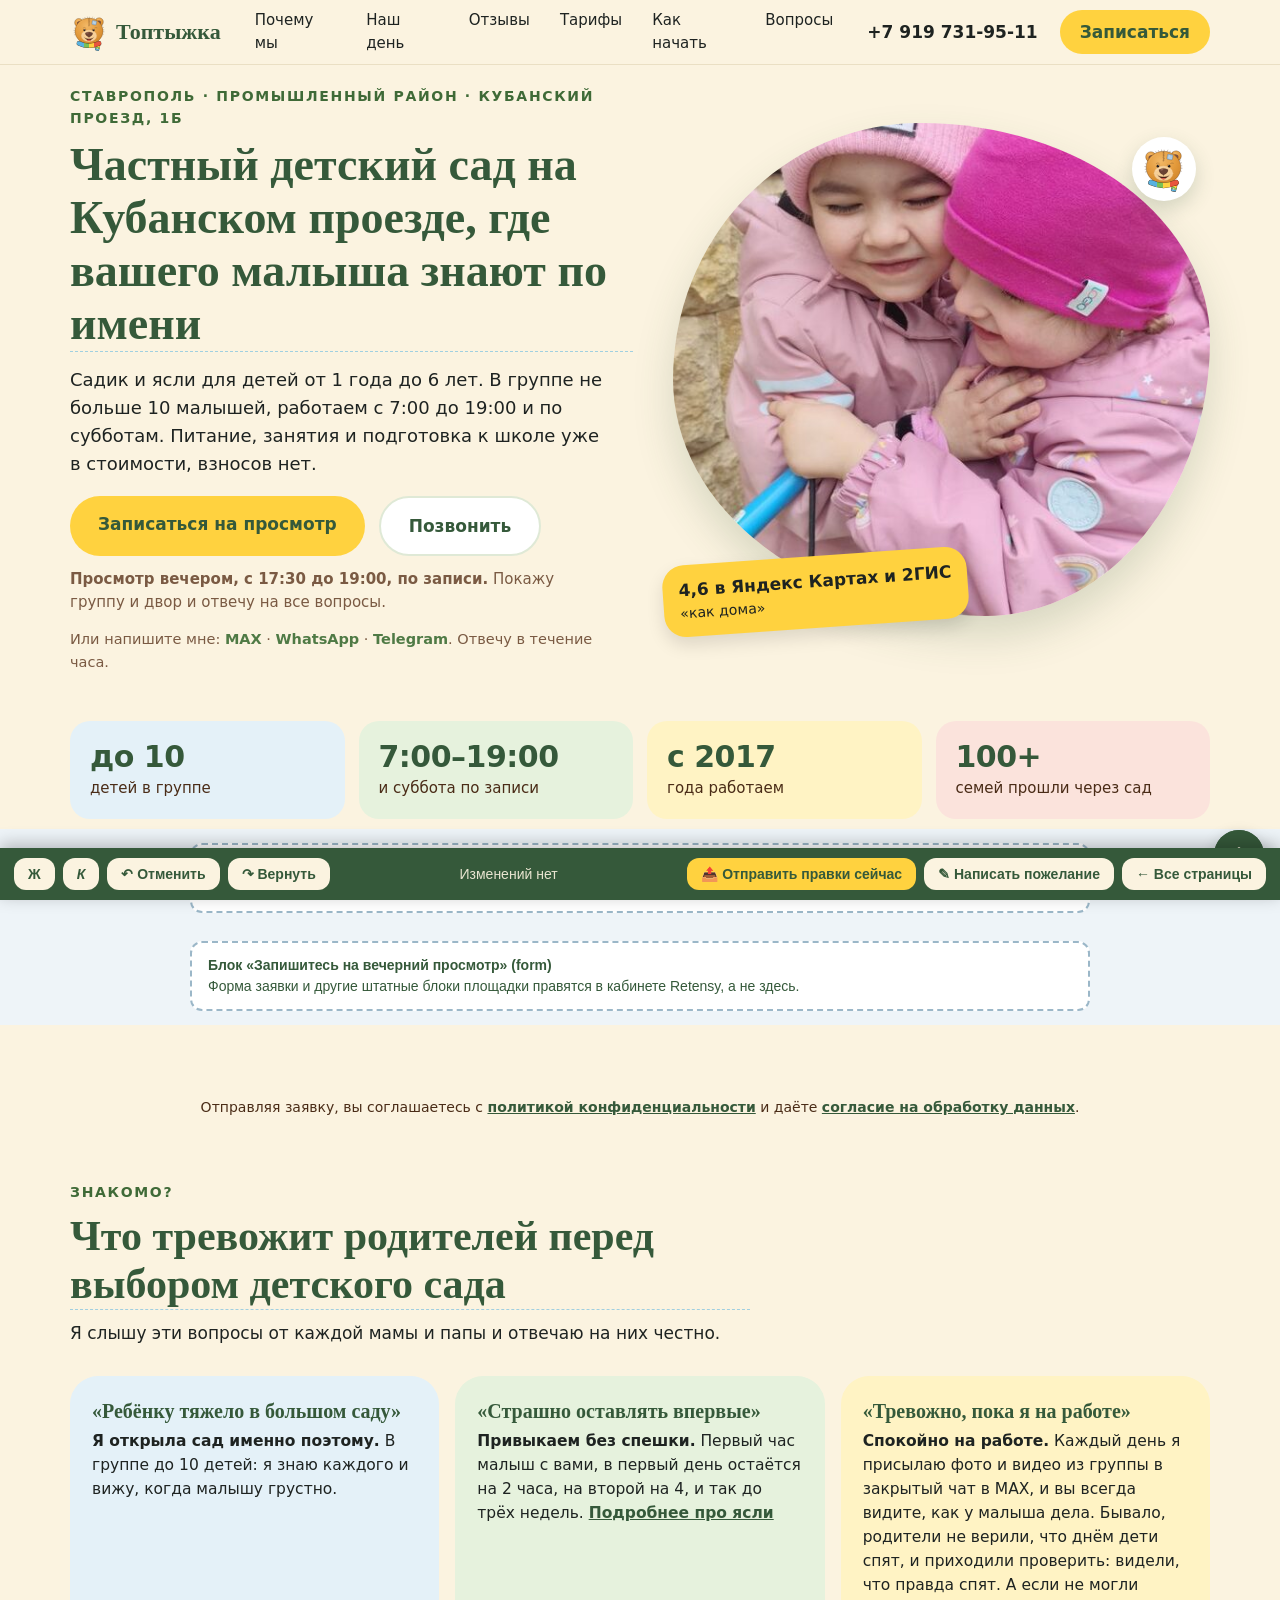
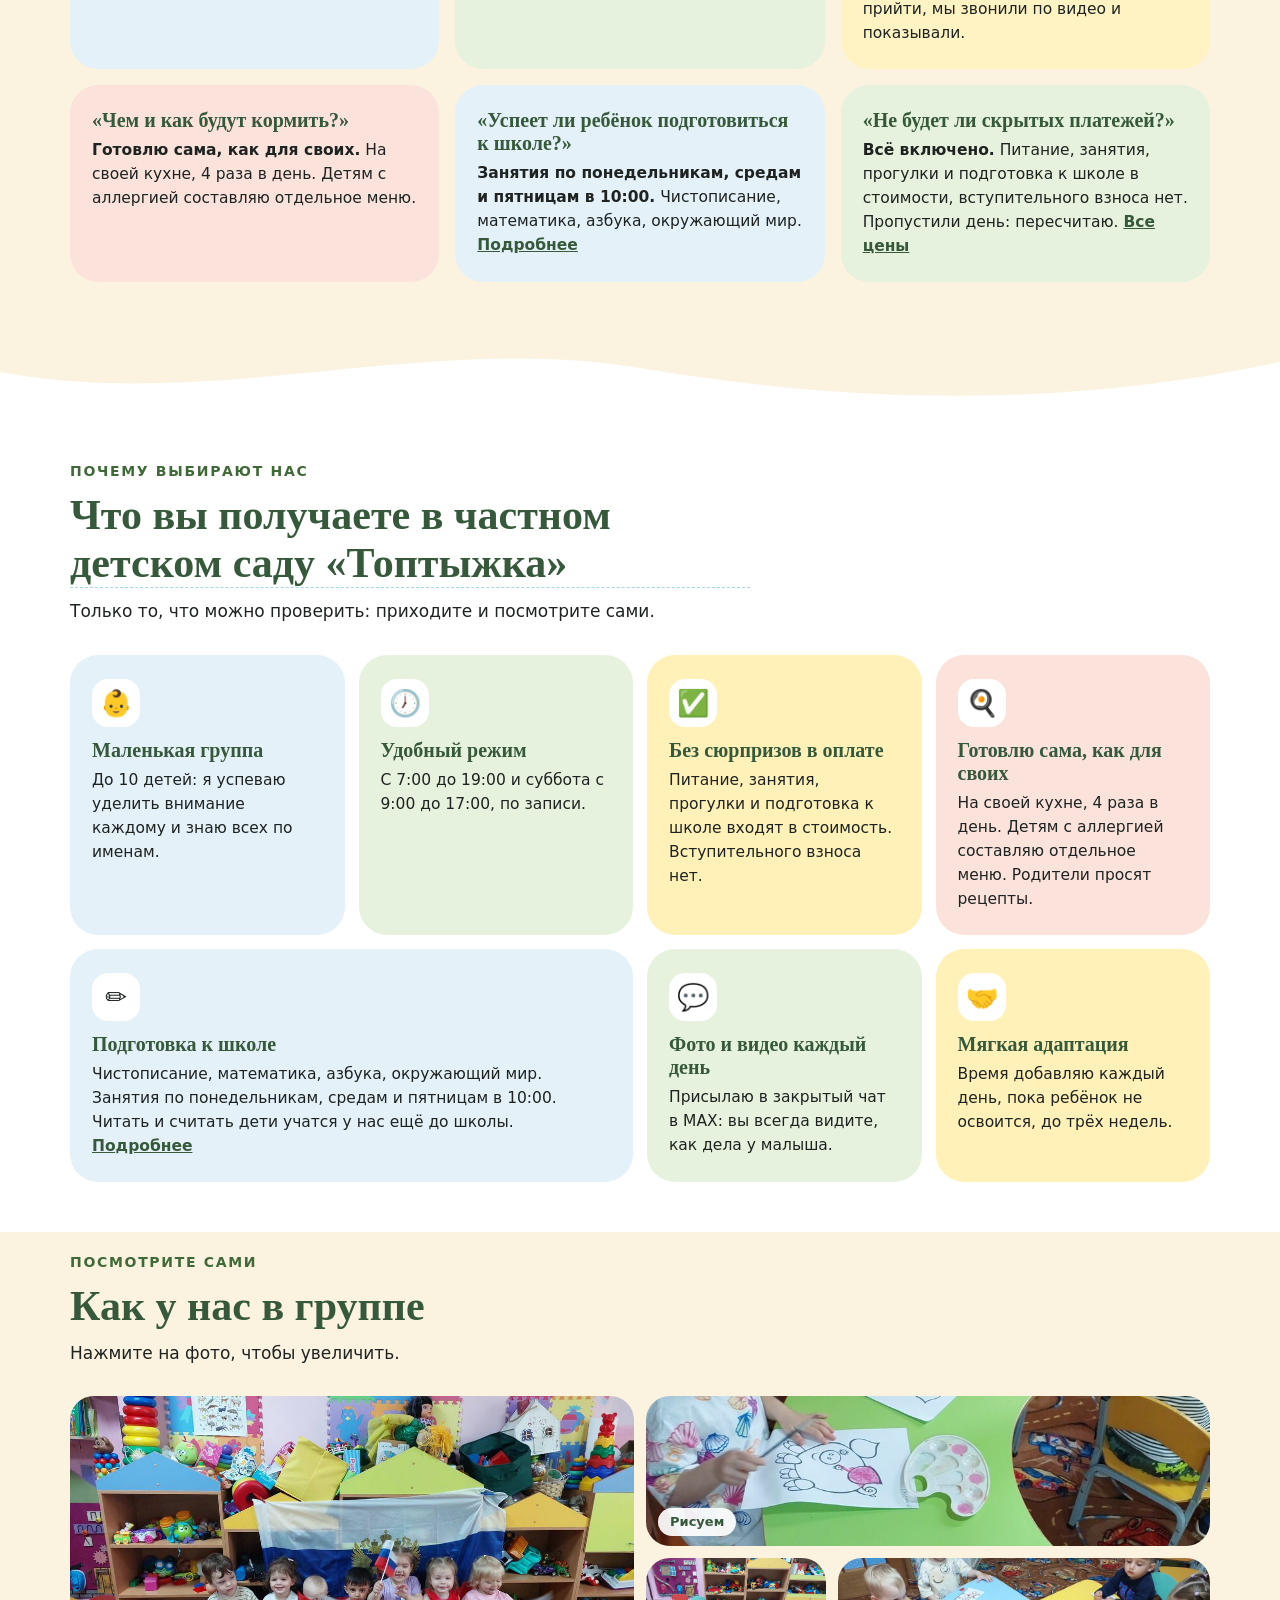
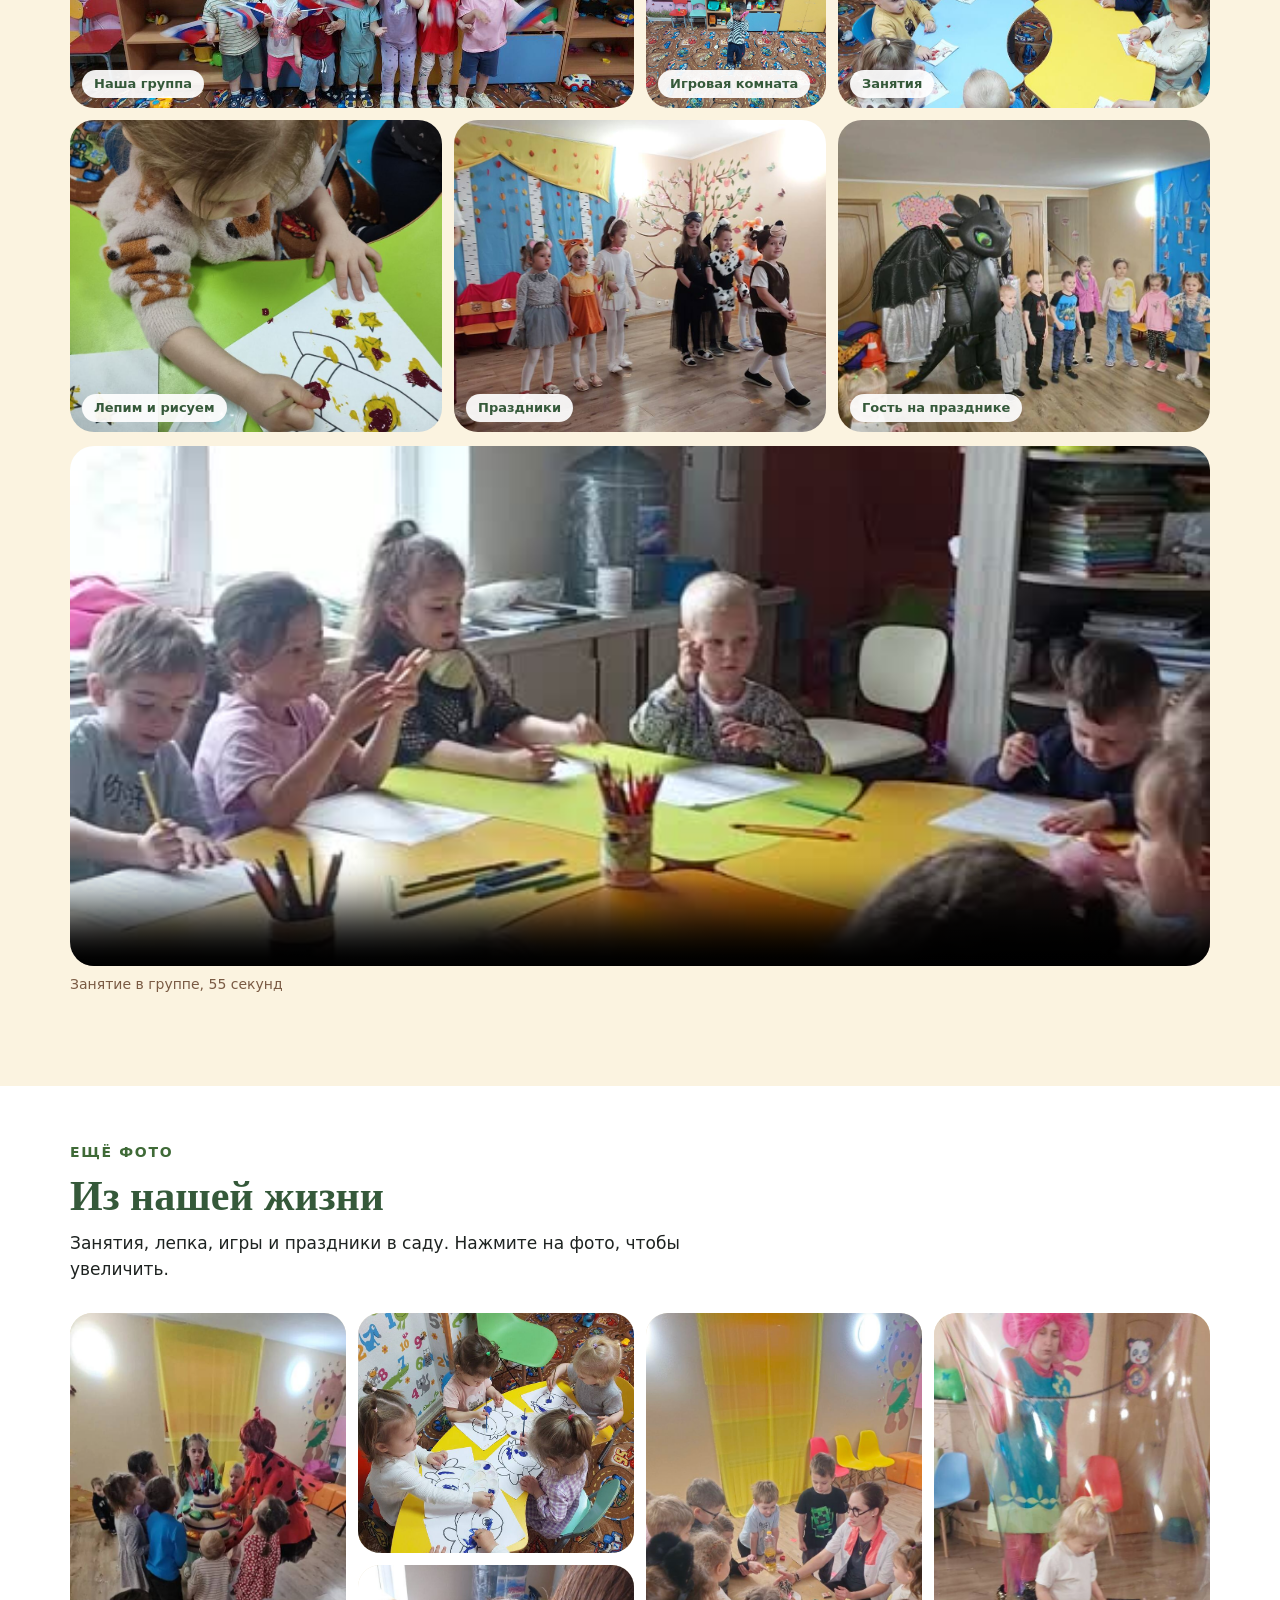
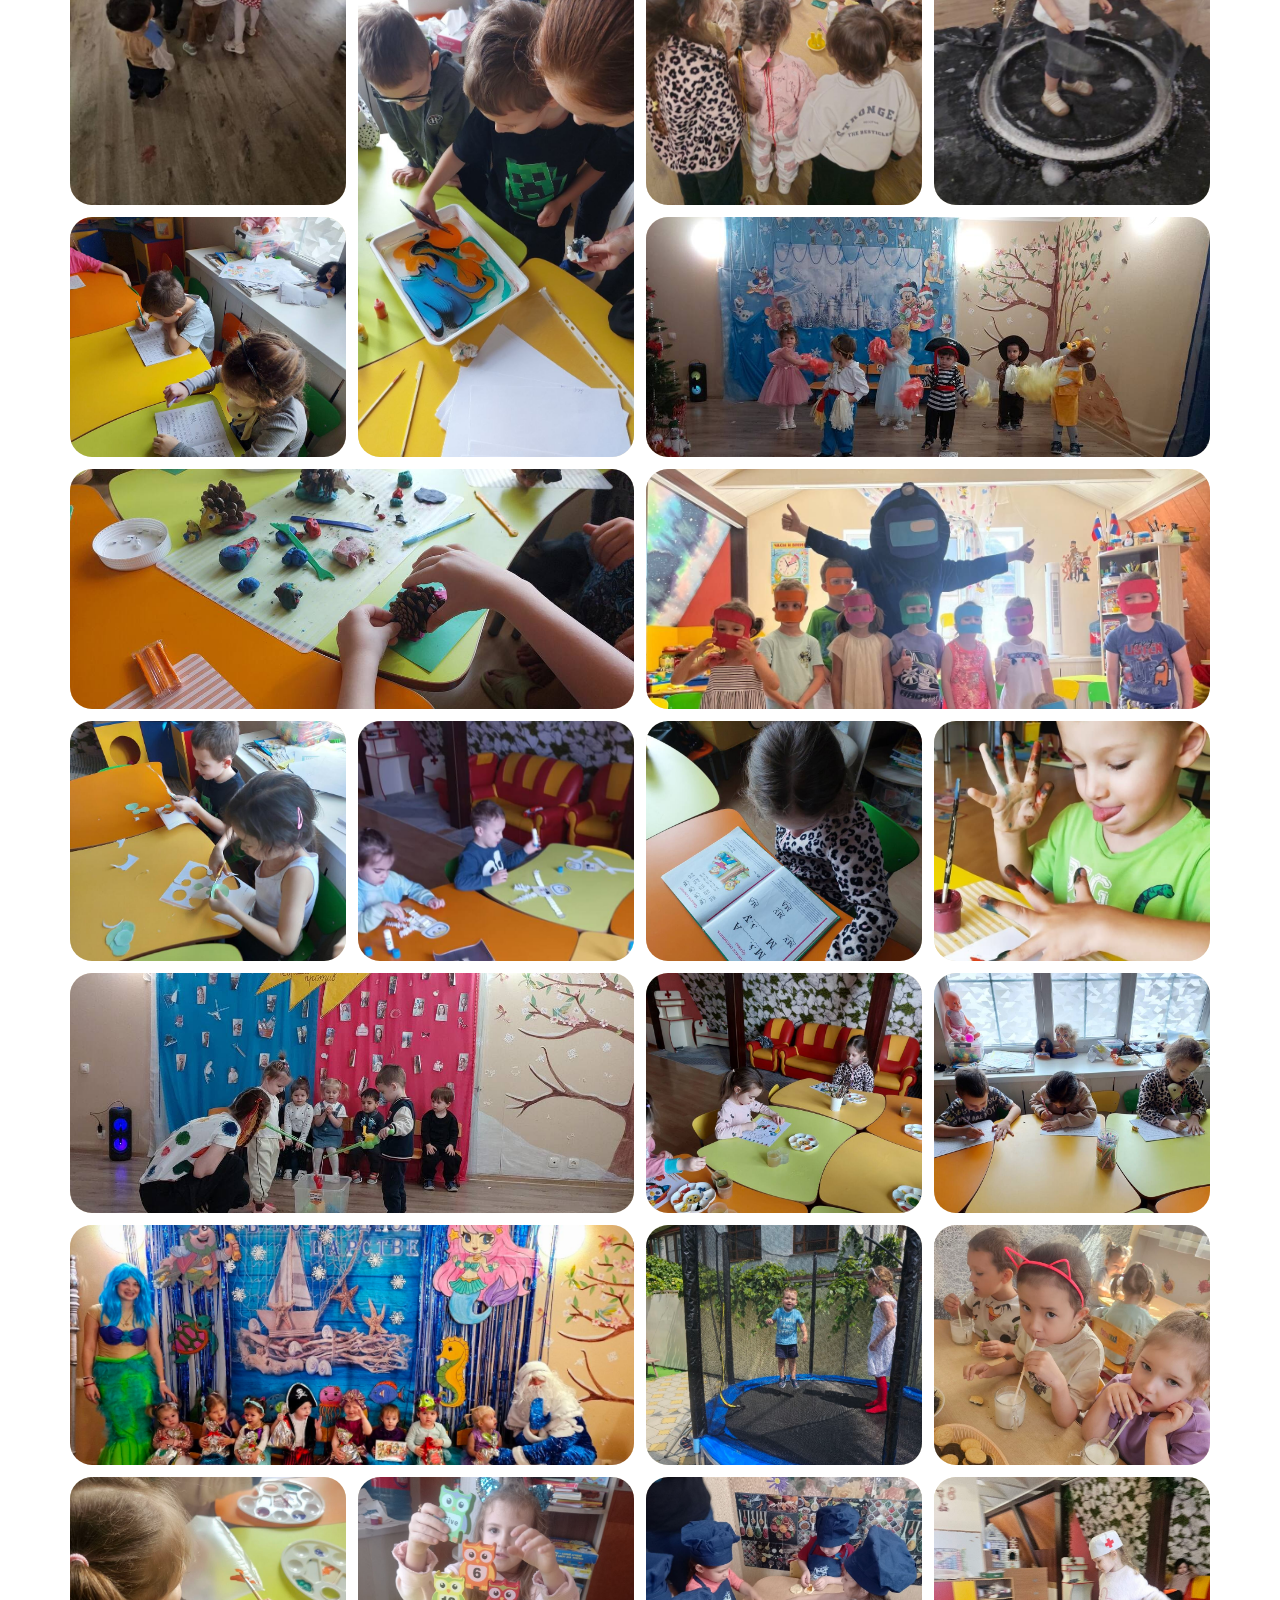
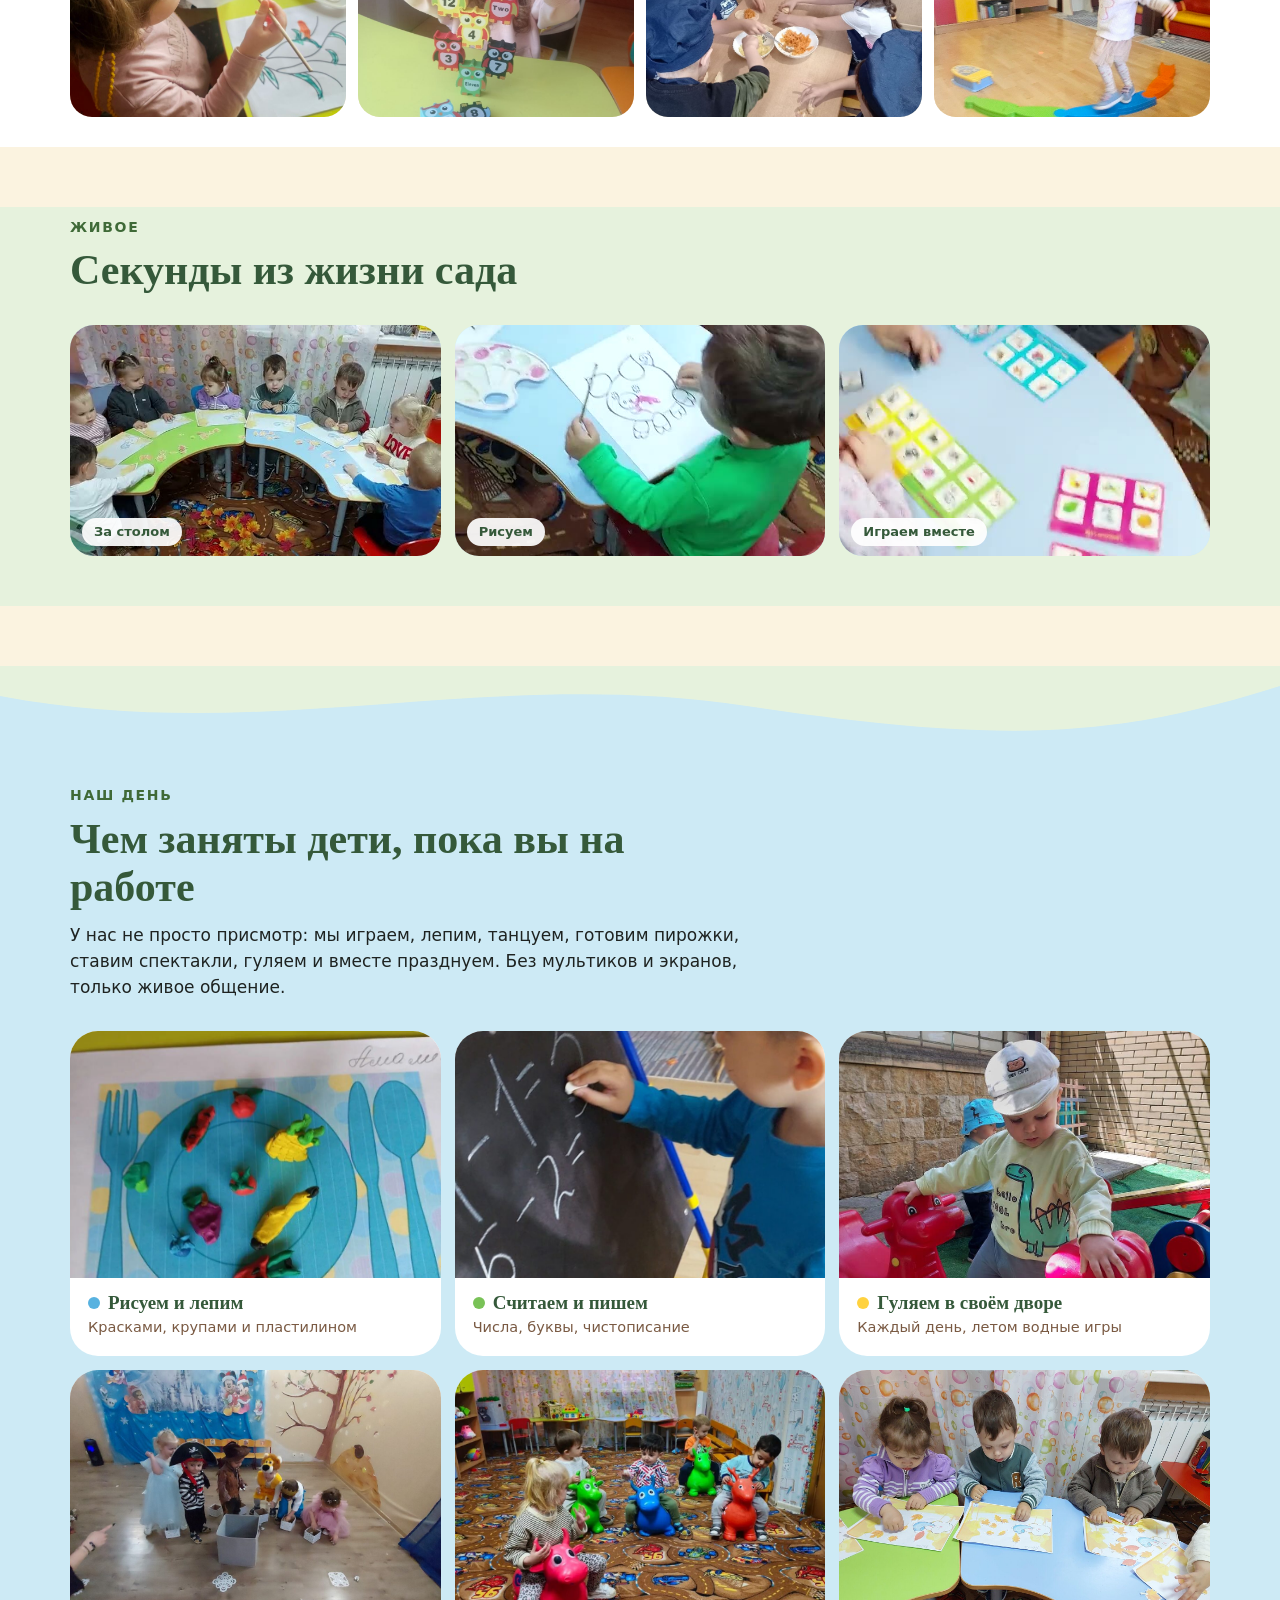
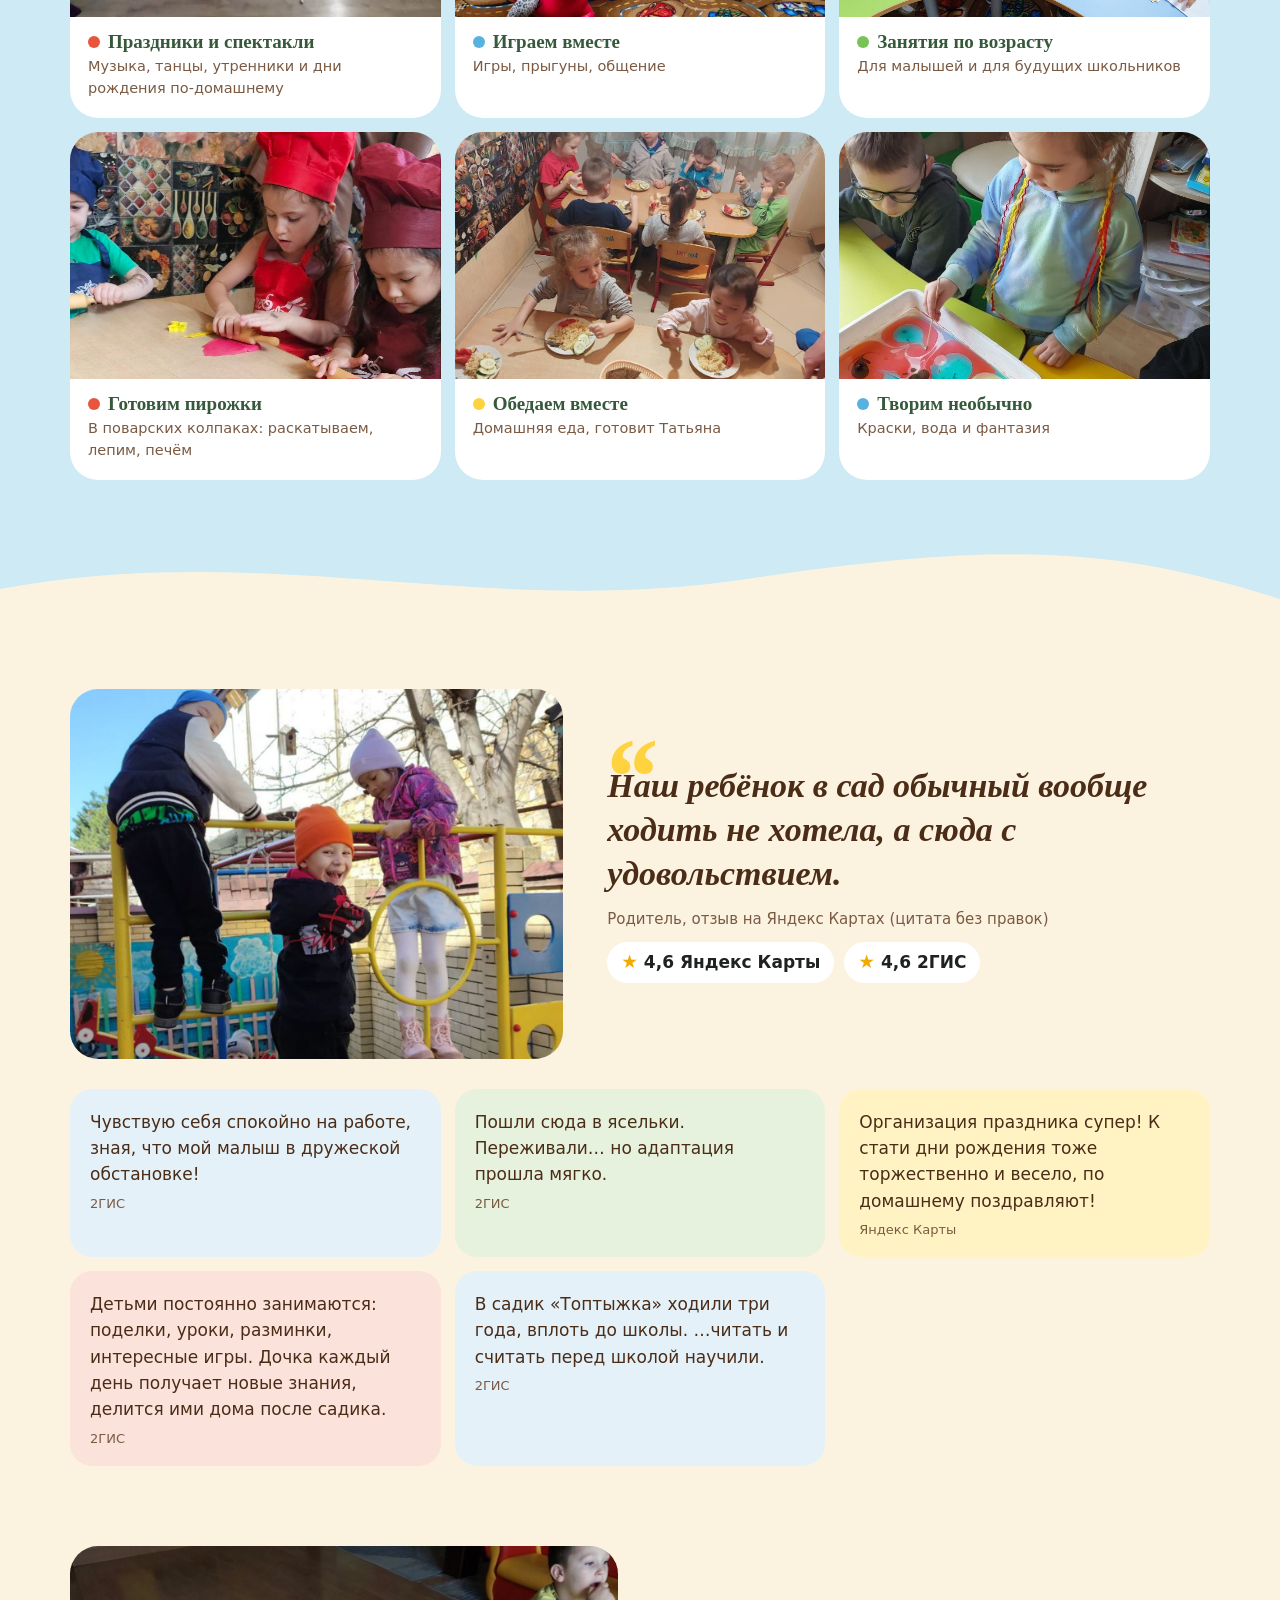
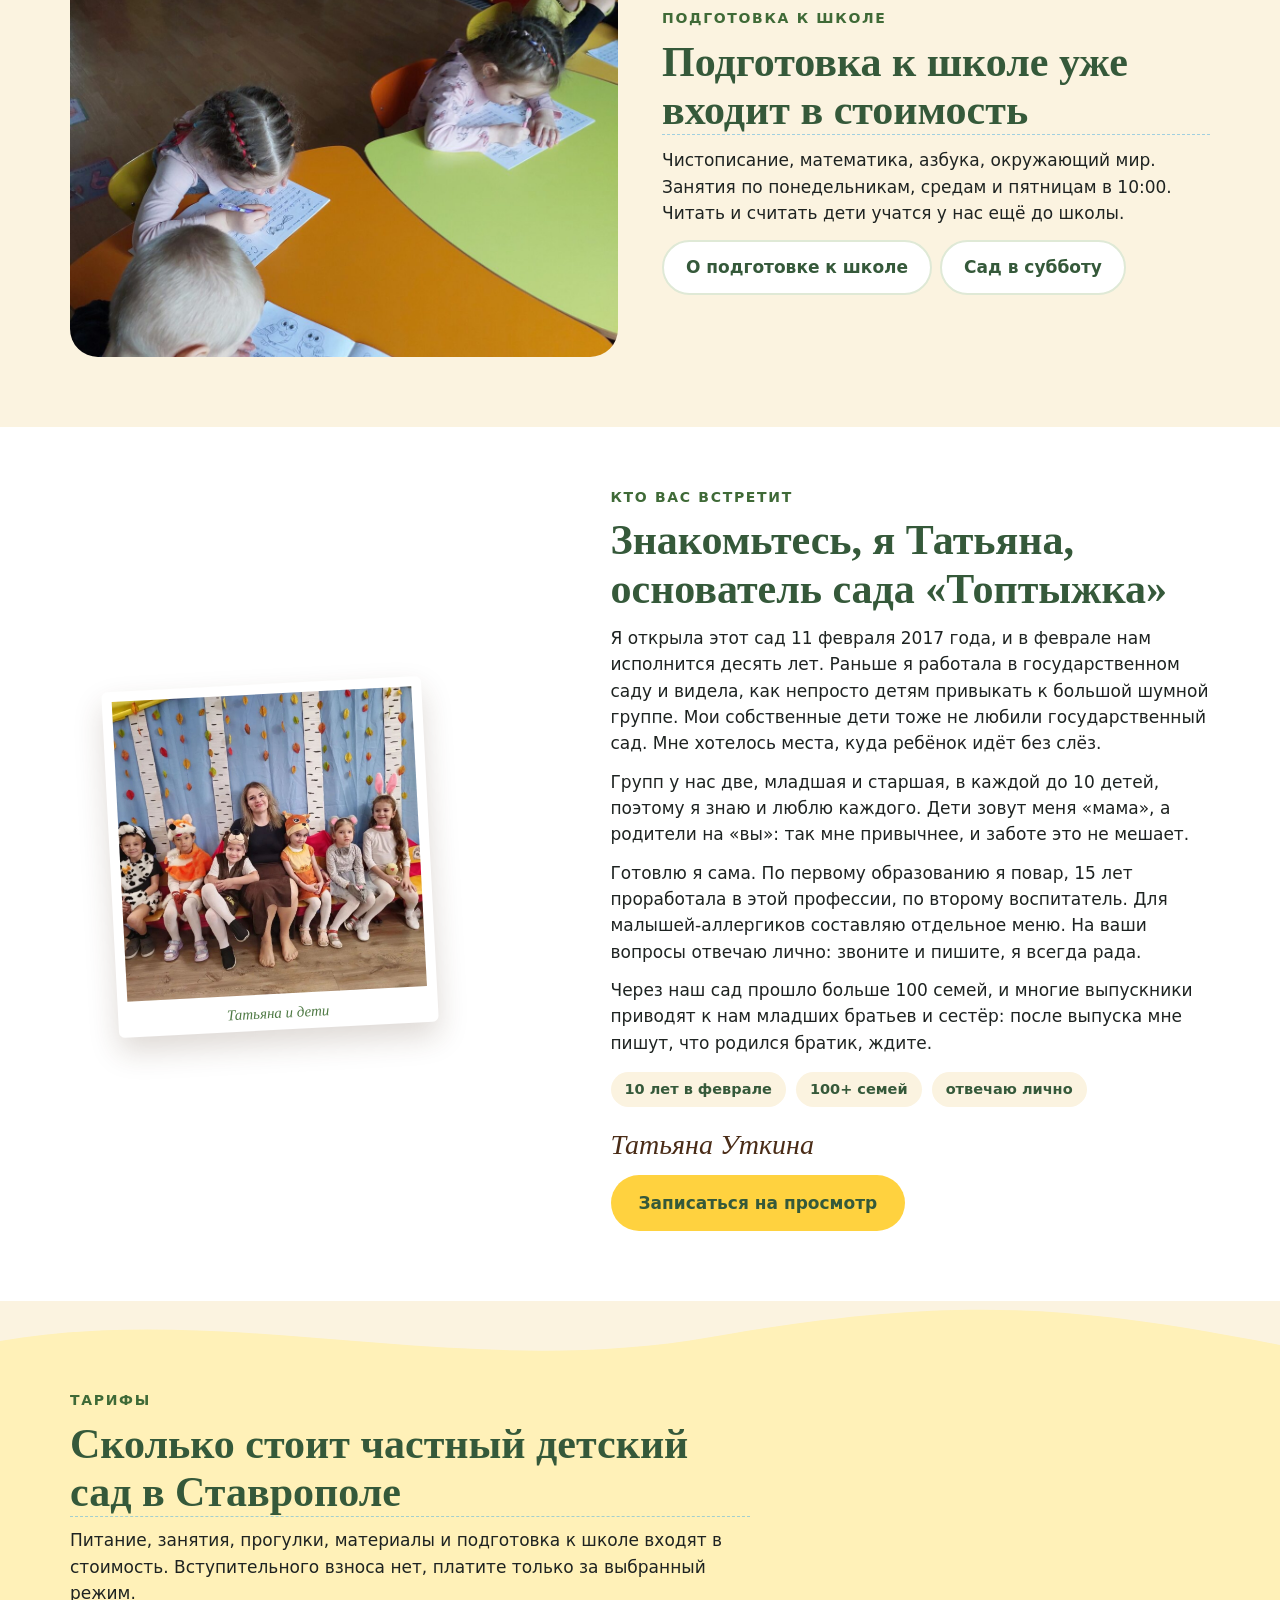
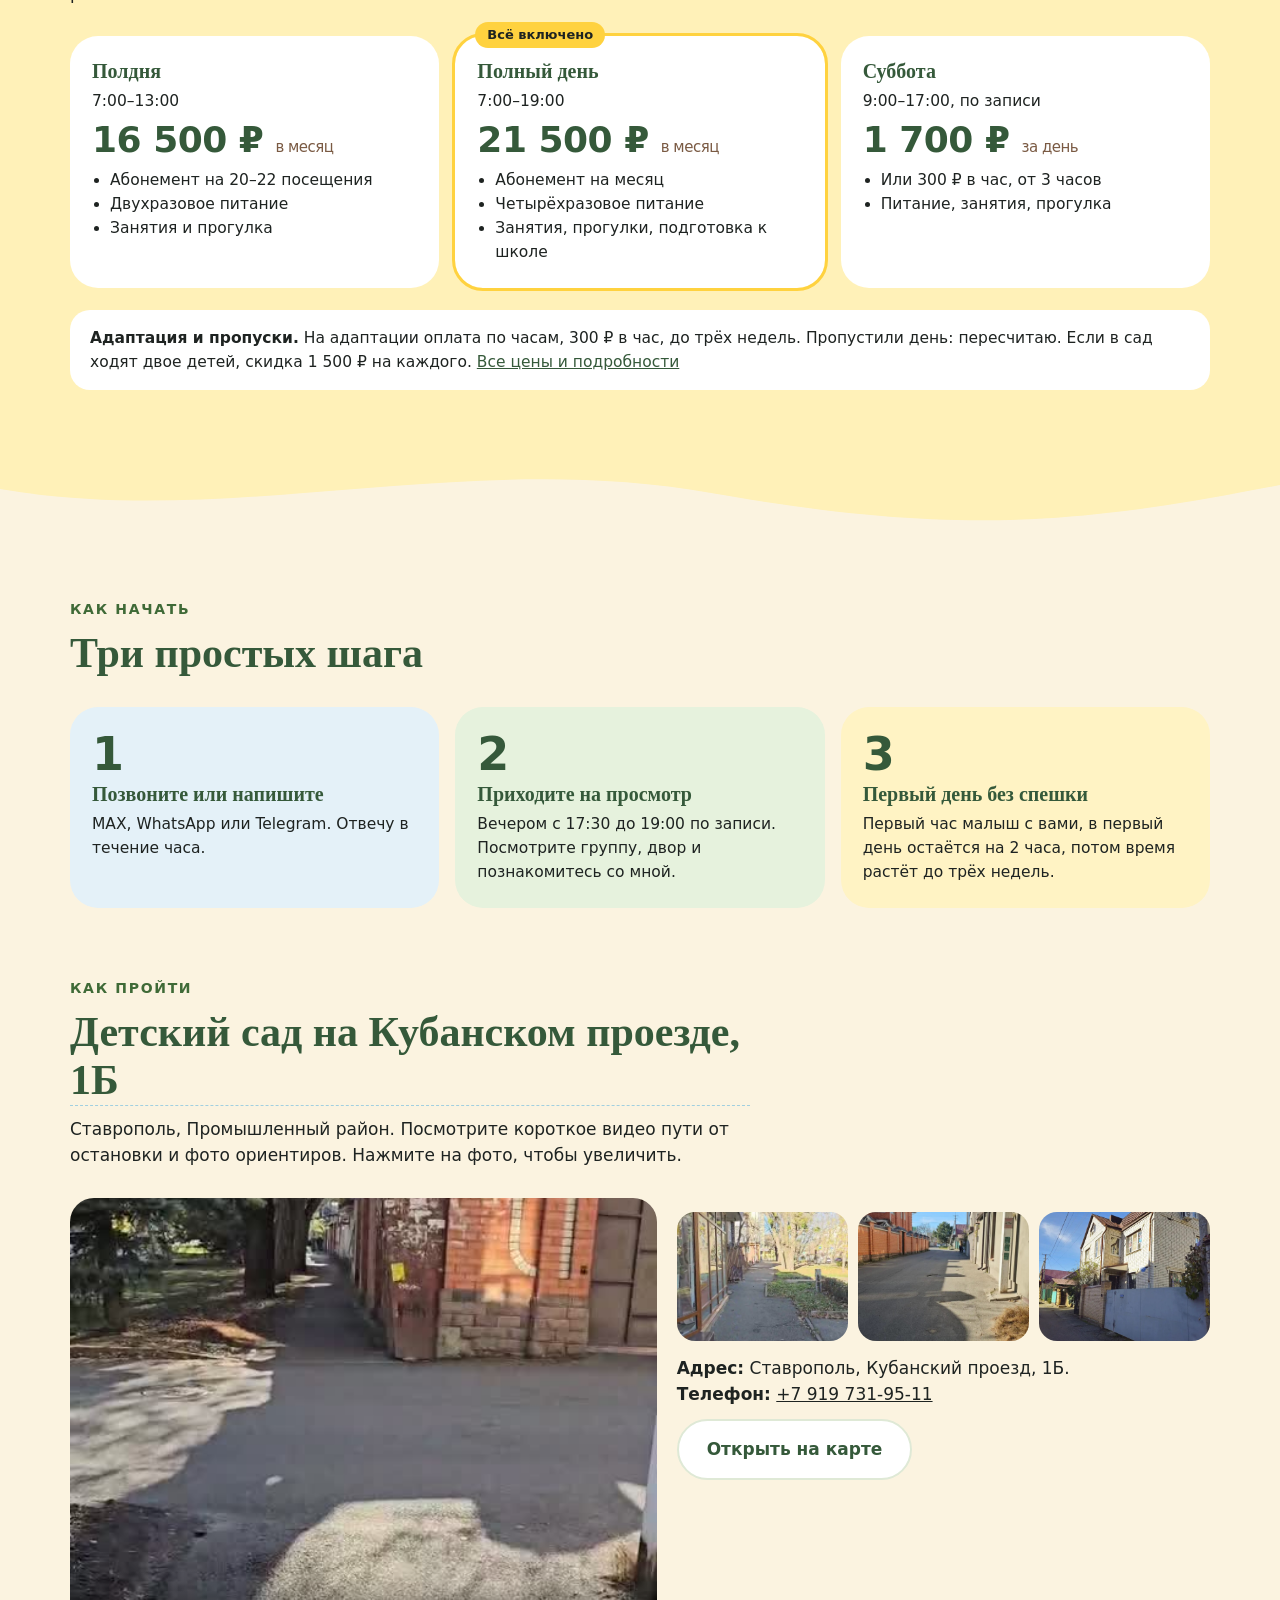
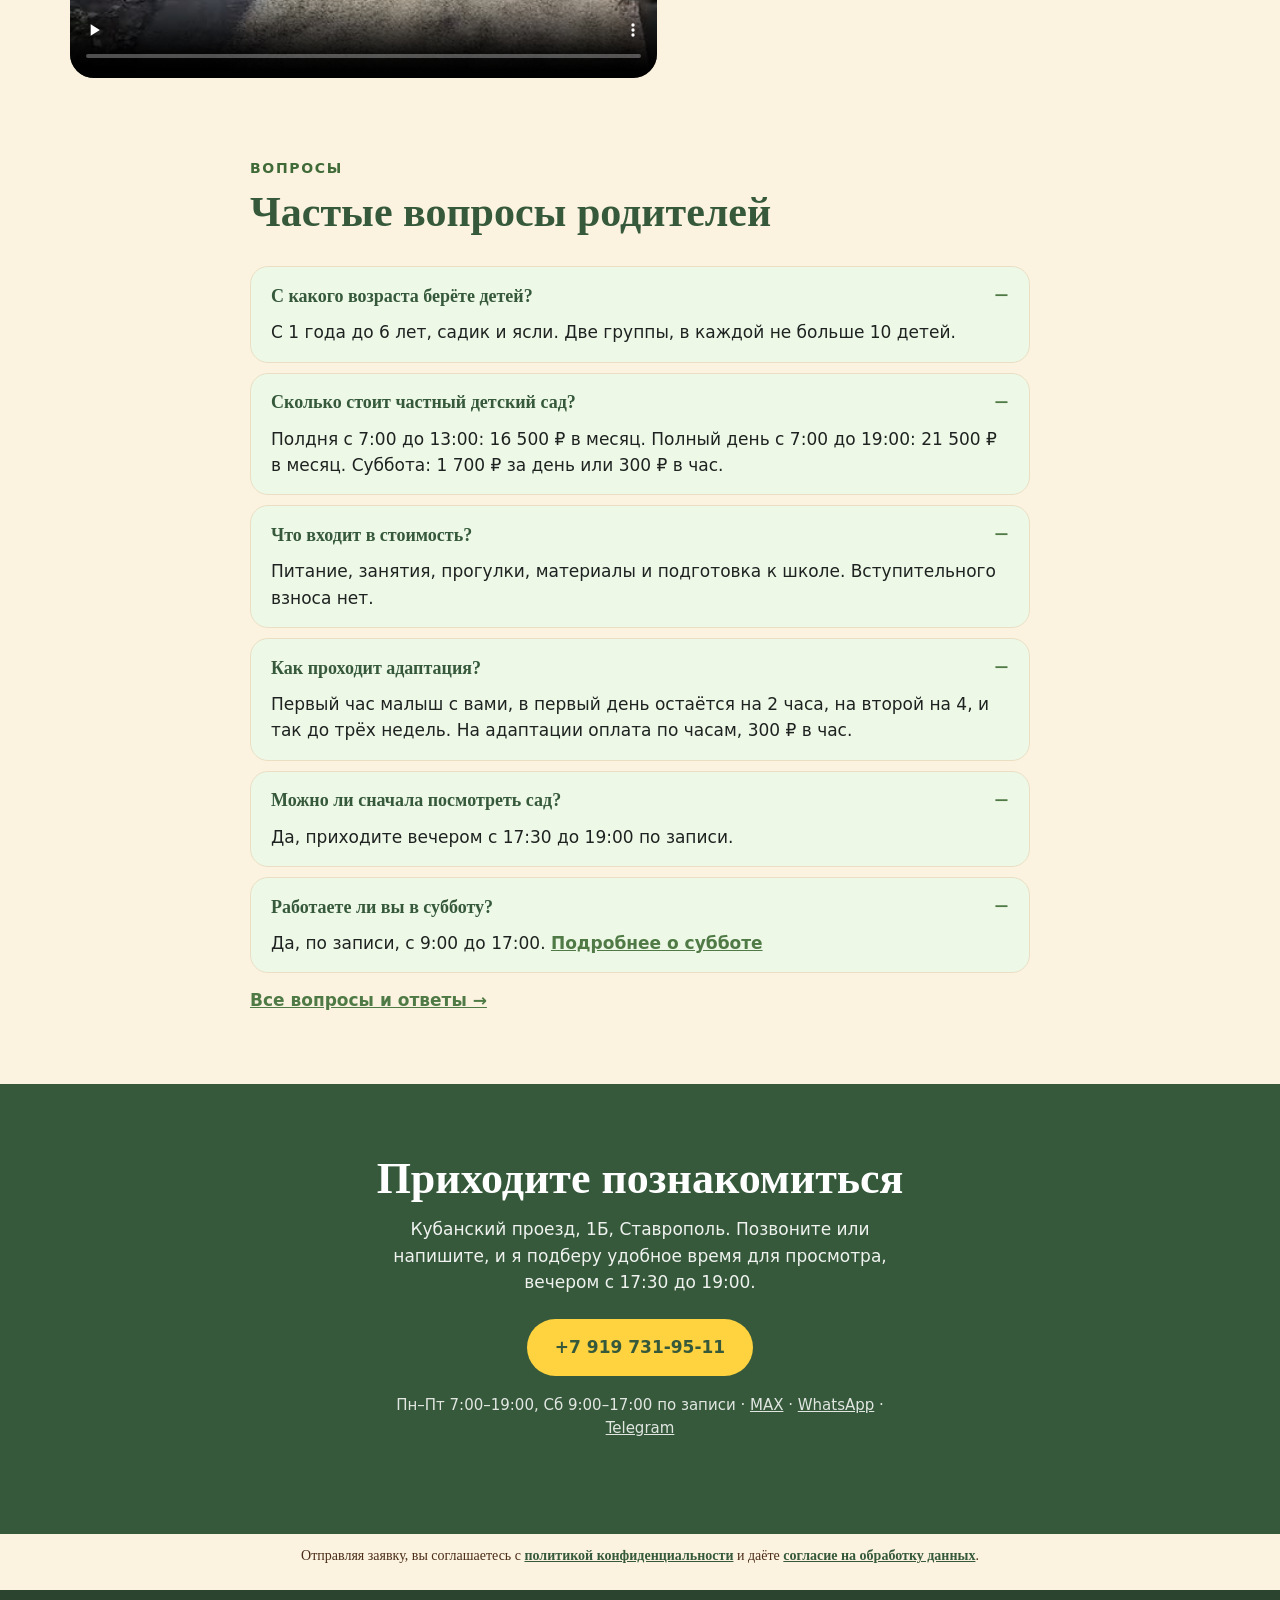
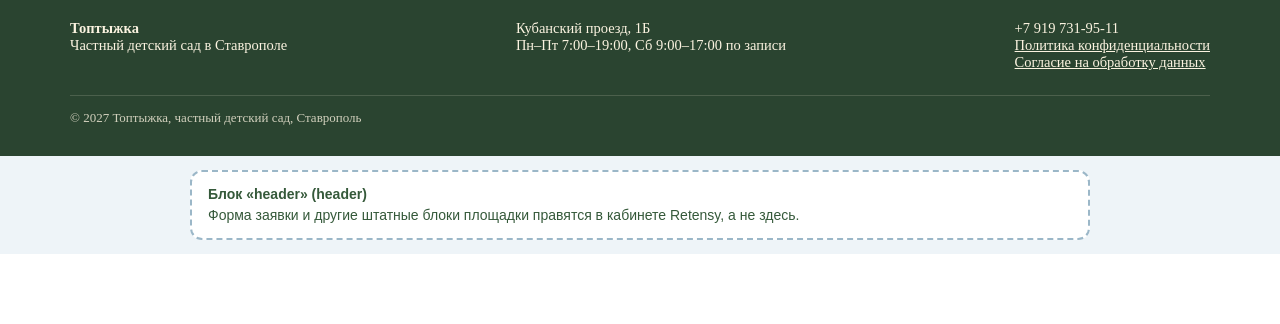
==== commit 67dfec71: "Редактор: ревизия 186, графитовый текст" ====
--- a/glavnaya.html
+++ b/glavnaya.html
@@ -1,9 +1,9 @@
 <!doctype html>
 <html lang="ru"><head><meta name="robots" content="noindex,nofollow"><meta charset="utf-8"><meta name="viewport" content="width=device-width,initial-scale=1">
 <title>Редактор: Топтыжка</title>
-<link rel="stylesheet" href="editor.css?v=34">
-</head><body data-page="glavnaya" data-revision="184">
-<div class="rb" data-file="glavnaya/01-SxvCBgVT.html" data-id="SxvCBgVT" data-label="Частный детский сад на Кубанском проезде, где вашего малыша "><style> :root{--cream:#FBF3E0;--sky:#CDEAF5;--blue:#58B2E0;--green:#79C257;--sun:#FFD23F;--red:#E8553D;--forest:#35593A;--leaf:#4F7A45;--ink:#4A2C17;--muted:#7a5a43;--r:28px; --serif:Georgia,'Times New Roman',serif;--sans:'Segoe UI',system-ui,sans-serif} *{box-sizing:border-box;margin:0} .mk3{font:17px/1.55 var(--sans);color:var(--ink);background:var(--cream);overflow-x:hidden} img,video{display:block;max-width:100%}a{color:inherit} h1,h2,h3{font-family:var(--serif);color:var(--forest);line-height:1.15;font-weight:700} .wrap{max-width:1180px;margin:0 auto;padding:0 20px} section{position:relative} .kicker{color:var(--leaf);font-weight:600;font-size:14px;letter-spacing:.12em;text-transform:uppercase} .sec-head{max-width:680px;margin-bottom:30px}.sec-head h2{font-size:clamp(28px,3.4vw,42px);margin:8px 0 10px} .top{position:sticky;top:0;z-index:20;background:rgba(251,243,224,.94);backdrop-filter:blur(8px);border-bottom:1px solid #eadfc4} .top .wrap{display:flex;align-items:center;gap:22px;height:64px} .logo{font:700 22px var(--serif);color:var(--forest);text-decoration:none;display:flex;gap:8px;align-items:center} .logo i{width:30px;height:30px;border-radius:50%;background:var(--sun);display:grid;place-items:center;font-style:normal;font-size:17px} .top nav{display:flex;gap:6px;margin-left:auto}.top nav a{text-decoration:none;font-size:15px;padding:6px 12px;border-radius:99px;transition:.25s}.top nav a:hover{background:var(--sky)} .tel{font-weight:600;text-decoration:none;white-space:nowrap} .btn{display:inline-block;text-decoration:none;font-weight:700;padding:15px 28px;border-radius:99px;transition:.25s} .btn-main{background:linear-gradient(#FFD86B,#F5B23A);color:#4A2C17;box-shadow:0 6px 0 #D89A2B,0 14px 24px rgba(216,154,43,.35)} .btn-main:hover{transform:translateY(3px);box-shadow:0 3px 0 #D89A2B,0 8px 16px rgba(216,154,43,.3)} .btn-soft{background:#fff;border:2px solid #dfe9d6;color:var(--forest)}.btn-soft:hover{background:var(--sky);border-color:var(--sky)} .wave{display:block;width:100%;height:70px;margin-bottom:-1px}.wave.flip{transform:scaleY(-1);margin:-1px 0 0} .hero{padding:26px 0 14px}.hero .wrap{display:grid;grid-template-columns:1.05fr 1fr;gap:40px;align-items:center} .hero h1{font-size:clamp(30px,3.7vw,46px);margin:10px 0 14px}.hero p.lead{font-size:18px;max-width:540px} .hero-card{margin-top:24px;background:#fff;border-radius:var(--r);padding:18px 20px;display:flex;gap:16px;align-items:center;box-shadow:0 10px 30px rgba(74,44,23,.08);max-width:540px} .avatar{flex:none;width:64px;height:64px;border-radius:50%;background:var(--sky);display:grid;place-items:center;font-size:32px} .hero-card b{font-family:var(--serif);color:var(--forest);font-size:18px}.hero-card small{display:block;color:var(--muted)} .hero-cta{display:flex;gap:14px;flex-wrap:wrap;margin-top:18px}.vis{margin-top:12px;font-size:15px;color:var(--muted);max-width:540px} .msgs{margin-top:14px;font-size:14.5px;color:var(--muted)}.msgs a{color:var(--leaf);font-weight:600;text-decoration:none} .photo-blob{position:relative;aspect-ratio:1/.92} .photo-blob img{width:100%;height:100%;object-fit:cover;border-radius:46% 54% 42% 58%/52% 44% 56% 48%;box-shadow:0 20px 40px rgba(53,89,58,.18);animation:morph 14s ease-in-out infinite} @keyframes morph{50%{border-radius:56% 44% 54% 46%/44% 56% 44% 56%}} .sticker{position:absolute;left:-14px;bottom:30px;background:var(--sun);border-radius:22px;padding:12px 16px;font-weight:700;transform:rotate(-4deg);box-shadow:0 8px 18px rgba(0,0,0,.12);animation:bob 5s ease-in-out infinite} .sticker small{display:block;font-weight:500}@keyframes bob{50%{transform:rotate(-4deg) translateY(-8px)}} .patch{position:absolute;right:-8px;top:12px;width:70px;height:70px;border-radius:14px;background:var(--blue);border:3px dashed #fff;transform:rotate(8deg);display:grid;place-items:center;font-size:34px;box-shadow:0 6px 14px rgba(0,0,0,.12)} .facts{padding:34px 0 10px}.facts .wrap{display:grid;grid-template-columns:repeat(4,1fr);gap:14px} .fact{background:#fff;border-radius:20px;padding:18px 20px}.fact b{font:700 32px var(--serif);color:var(--forest);display:block;white-space:nowrap}.fact span{font-size:15px;color:var(--muted)} .cards{display:grid;grid-template-columns:repeat(3,1fr);gap:16px} .card{background:#fff;border-radius:var(--r);padding:24px 22px;transition:.3s} .card:hover{transform:translateY(-6px);box-shadow:0 18px 30px rgba(74,44,23,.1)} .card h3{font-size:20px;margin-bottom:6px}.card p{font-size:15.5px}.card a{color:var(--leaf);font-weight:600} .fears{padding:60px 0 20px} .why{background:#fff;padding:60px 0 50px} .bento{display:grid;grid-template-columns:repeat(4,1fr);grid-auto-rows:auto;gap:14px} .bento .card{background:var(--cream)}.bento .card:hover{background:#fff;outline:2px solid var(--sky)} .bento .photo{border-radius:var(--r);overflow:hidden;position:relative;min-height:200px} .bento .photo img{width:100%;height:100%;object-fit:cover;transition:transform .7s}.bento .photo:hover img{transform:scale(1.06)} .bento .photo span{position:absolute;left:12px;bottom:10px;background:rgba(255,255,255,.92);border-radius:99px;padding:4px 12px;font-size:13px;font-weight:600;color:var(--forest)} .b-a{grid-column:span 2;grid-row:span 2}.b-w{grid-column:span 2} .ico{width:48px;height:48px;border-radius:16px;display:grid;place-items:center;font-size:26px;margin-bottom:12px;background:#fff} .gallery{background:#fff;padding:20px 0 30px} .grid{display:grid;grid-template-columns:repeat(6,1fr);grid-auto-rows:150px;gap:12px} .grid figure{overflow:hidden;border-radius:24px;position:relative}.grid img{width:100%;height:100%;object-fit:cover;transition:transform .6s}.grid figure:hover img{transform:scale(1.07)} .g1{grid-column:span 3;grid-row:span 2}.g2{grid-column:span 3}.g3{grid-column:span 1}.g4{grid-column:span 2}.g5,.g6,.g7{grid-column:span 2;grid-row:span 2} .grid figcaption,.clipgrid figcaption,.band figcaption{position:absolute;left:12px;bottom:10px;background:rgba(255,255,255,.92);border-radius:99px;padding:4px 12px;font-size:13px;font-weight:600;color:var(--forest)} .video{margin-top:14px}.video video{width:100%;max-height:520px;border-radius:24px;background:#000;object-fit:cover}.video span{display:block;margin-top:8px;font-size:14px;color:var(--muted)} .clips{background:#fff;padding:10px 0 50px}.clipgrid{display:grid;grid-template-columns:repeat(3,1fr);gap:14px} .clipgrid figure{margin:0;position:relative;border-radius:24px;overflow:hidden;aspect-ratio:16/10;background:var(--sky)}.clipgrid video{width:100%;height:100%;object-fit:cover} .day{background:var(--sky);padding:30px 0 70px} .daygrid{display:grid;grid-template-columns:repeat(3,1fr);gap:14px} .daycard{border-radius:var(--r);overflow:hidden;background:#fff;transition:.3s}.daycard:hover{transform:translateY(-6px);box-shadow:0 18px 30px rgba(53,89,58,.15)} .daycard img{width:100%;aspect-ratio:3/2;object-fit:cover}.daycard div{padding:14px 18px 18px}.daycard h3{font-size:19px;margin-bottom:2px}.daycard p{font-size:14.5px;color:var(--muted)} .dot{display:inline-block;width:12px;height:12px;border-radius:50%;margin-right:8px;background:var(--c,var(--blue))} .quote{padding:70px 0 50px}.quote .wrap.main{display:grid;grid-template-columns:.9fr 1.1fr;gap:44px;align-items:center} .quote .pic{border-radius:var(--r);overflow:hidden;aspect-ratio:4/3}.quote .pic img{width:100%;height:100%;object-fit:cover;object-position:20% 40%} .quote blockquote{font:italic 600 clamp(24px,2.9vw,34px)/1.3 var(--serif);color:var(--forest);position:relative} .quote blockquote::before{content:"“";position:absolute;left:-6px;top:-58px;font-size:110px;color:var(--sun)} .quote cite{display:block;font:500 15px var(--sans);color:var(--muted);margin-top:14px;font-style:normal} .stars{margin-top:14px;display:flex;gap:10px;flex-wrap:wrap}.stars a{background:#fff;border-radius:99px;padding:6px 14px;font-weight:600;text-decoration:none}.stars a:hover{background:var(--sky)} .more-q{display:grid;grid-template-columns:repeat(3,1fr);gap:14px;margin-top:30px} .more-q figure{background:#fff;border-radius:22px;padding:20px;margin:0}.more-q cite{display:block;margin-top:8px;font-size:13px;color:var(--muted);font-style:normal} .school{padding:30px 0 70px}.school .wrap{display:grid;grid-template-columns:1fr 1fr;gap:44px;align-items:center} .school .pic{border-radius:var(--r);overflow:hidden;aspect-ratio:4/3}.school .pic img{width:100%;height:100%;object-fit:cover} .school .btn{margin:14px 8px 0 0;padding:12px 22px} .tanya{background:#fff;padding:60px 0 70px}.tanya .wrap{display:grid;grid-template-columns:.9fr 1.1fr;gap:50px;align-items:center} .polas{position:relative;height:430px} .pola{position:absolute;background:#fff;padding:10px 10px 36px;border-radius:6px;box-shadow:0 14px 30px rgba(74,44,23,.18)} .pola img{width:260px;height:260px;object-fit:cover}.pola span{position:absolute;bottom:8px;left:0;right:0;text-align:center;font:italic 15px var(--serif);color:var(--leaf)} .p1{left:0;top:10px;transform:rotate(-5deg)}.p2{left:150px;top:150px;transform:rotate(4deg)} .polas .patch{right:20px;top:0} .tanya p{margin-bottom:12px}.chips{display:flex;gap:10px;flex-wrap:wrap;margin:16px 0 22px}.chips span{background:var(--cream);border-radius:99px;padding:6px 14px;font-weight:600;font-size:14.5px;color:var(--forest)} .sign{font:italic 28px var(--serif);color:var(--leaf);margin:6px 0 14px} .band{padding:0 0 60px}.band .wrap{display:grid;grid-template-columns:1fr 1fr;gap:14px}.band figure{margin:0;position:relative;border-radius:28px;overflow:hidden;aspect-ratio:3/2}.band img{width:100%;height:100%;object-fit:cover;transition:transform .8s}.band figure:hover img{transform:scale(1.05)} .price{background:#FFF1B8;padding:20px 0 70px} .price .card{background:#fff;position:relative}.price .card.hit{outline:3px solid var(--sun);transform:translateY(-8px)} .price .tag{position:absolute;top:-14px;left:20px;background:var(--sun);border-radius:99px;padding:3px 12px;font-size:13px;font-weight:700} .price .sum{font:700 36px var(--serif);color:var(--forest);margin:6px 0}.price .sum small{font:500 15px var(--sans);color:var(--muted)} .price ul{padding-left:18px;margin-top:8px;font-size:15.5px} .pnote{margin-top:22px;background:#fff;border-radius:20px;padding:16px 20px;font-size:15.5px} .how{padding:70px 0 40px}.num{font:700 46px var(--serif);color:var(--sun);line-height:1;margin-bottom:6px} .where{padding:30px 0 50px}.wgrid{display:grid;grid-template-columns:1.1fr 1fr;gap:20px;align-items:start} .wgrid video{width:100%;max-height:480px;border-radius:24px;background:#000;object-fit:cover} .threepics{display:grid;grid-template-columns:repeat(3,1fr);gap:10px;margin:14px 0}.threepics img{border-radius:18px;aspect-ratio:4/3;object-fit:cover;width:100%} .faq{padding:30px 0 70px}.faq .wrap{max-width:820px} details{background:#fff;border:1px solid #eadfc4;border-radius:18px;padding:16px 20px;margin-bottom:10px;transition:.25s}details:hover{background:#EAF6FC}details[open]{background:#EEF8E7} summary{cursor:pointer;font:600 18px var(--serif);color:var(--forest);list-style:none;display:flex;justify-content:space-between;align-items:center;gap:14px}summary::-webkit-details-marker{display:none} summary::after{content:"+";flex:none;font-size:26px;line-height:1;color:var(--leaf)}details[open] summary::after{content:"−"} details p{margin-top:10px}.faq a{color:var(--leaf);font-weight:600} .final{background:var(--forest);color:#fff;padding:70px 0;text-align:center} .final h2{color:#fff;font-size:clamp(28px,3.6vw,44px)}.final p{max-width:560px;margin:12px auto 24px;opacity:.92} .final .small{font-size:15px;margin-top:18px;opacity:.85}.final .small a{color:#fff} .bg{display:none;width:42px;height:42px;border-radius:14px;background:#fff;border:1px solid #eadfc4;place-items:center;font-size:22px;line-height:1;text-decoration:none;color:var(--forest)}.mm{display:none;position:fixed;left:0;right:0;top:56px;bottom:0;background:#FBF3E0;z-index:19;overflow:auto;padding:10px 20px 90px}.mm:target{display:block}.mm a.i{display:block;padding:15px 6px;border-bottom:1px solid #eadfc4;font:600 20px var(--serif);color:var(--forest);text-decoration:none}.mm .hero-cta{margin-top:20px}.mm .x{color:var(--muted);font:500 15px var(--sans);text-align:center;margin-top:14px;display:block;text-decoration:none} @keyframes rise{from{opacity:0;transform:translateY(34px)}to{opacity:1;transform:none}} .hero .wrap>*,.facts .fact{animation:rise .9s both}.hero .wrap>*:nth-child(2){animation-delay:.15s}.fact:nth-child(2){animation-delay:.1s}.fact:nth-child(3){animation-delay:.2s}.fact:nth-child(4){animation-delay:.3s} @supports (animation-timeline:view()){.card,.bento .photo,.grid figure,.daycard,.quote .wrap>*,.tanya .wrap>*,.sec-head,.more-q figure{animation:rise linear both;animation-timeline:view();animation-range:entry 0% entry 45%}} @media (prefers-reduced-motion:reduce){*{animation:none!important;transition:none!important}} @media(max-width:900px){ .top nav{display:none}.top .wrap{height:56px;gap:10px}.tel{display:none}.top .btn-main{margin-left:auto}.bg{display:grid} .hero .wrap,.quote .wrap.main,.tanya .wrap,.school .wrap,.wgrid{grid-template-columns:1fr}.photo-blob{order:-1;aspect-ratio:1/.8} .facts .wrap{grid-template-columns:1fr 1fr}.cards,.daygrid,.more-q,.clipgrid{grid-template-columns:1fr} .bento{grid-template-columns:1fr 1fr}.b-a,.b-w{grid-column:span 2}.b-a{grid-row:span 1} .grid{grid-template-columns:repeat(2,1fr);grid-auto-rows:140px}.grid figure{grid-column:span 1!important;grid-row:span 1!important}.grid .g1{grid-column:span 2!important;grid-row:span 2!important} .sticker{left:6px}.patch{right:6px}.band .wrap{grid-template-columns:1fr}.polas{height:380px}.pola img{width:210px;height:210px}.p2{left:130px;top:170px}.polas{height:430px} .price .card.hit{transform:none} } @media(max-width:560px){.fact b{font-size:26px}.tel{display:none}.top .btn-main{margin-left:auto}.btn{padding:14px 22px}.hero-card{flex-direction:column;text-align:center}.bento{grid-template-columns:1fr}.b-a,.b-w{grid-column:span 1}.threepics{grid-template-columns:1fr 1fr}} </style><div class='mk3'><header class='top'><div class='wrap'><a class='logo' href='#'><i>🧸</i>Топтыжка</a><nav><a href='#why'>Почему мы</a><a href='#day'>Наш день</a><a href='#otzyvy'>Отзывы</a><a href='#price'>Тарифы</a><a href='#how'>Как начать</a><a href='#faq'>Вопросы</a></nav><a class='tel' href='tel:+79197319511'>+7 919 731-95-11</a><a class='btn btn-main' style='padding:10px 20px' href='#form'>Записаться</a><a class='bg' href='#mm' aria-label='Меню'>☰</a></div></header><div class='mm' id='mm'><a class='i' href='#why'>Почему мы</a><a class='i' href='#day'>Наш день</a><a class='i' href='#otzyvy'>Отзывы</a><a class='i' href='#price'>Тарифы</a><a class='i' href='#how'>Как начать</a><a class='i' href='#faq'>Вопросы</a><a class='i' href='yasli-stavropol/'>Ясли</a><a class='i' href='podgotovka-k-shkole/'>Подготовка к школе</a><a class='i' href='sad-v-subbotu/'>Сад в субботу</a><a class='i' href='tseny/'>Цены</a><div class='hero-cta'><a class='btn btn-main' href='#form'>Записаться на просмотр</a><a class='btn btn-soft' href='tel:+79197319511'>+7 919 731-95-11</a></div><a class='x' href='#x'>Закрыть меню</a></div><section class='hero'><div class='wrap'><div><div class='kicker'>Ставрополь · Промышленный район · Кубанский проезд, 1Б</div><h1>Частный детский сад на Кубанском проезде, где вашего малыша знают по имени</h1><p class='lead'>Садик и ясли для детей от 1 года до 6 лет. В группе не больше 10 малышей, работаем с 7:00 до 19:00 и по субботам. Питание, занятия и подготовка к школе уже в стоимости, взносов нет.</p><div class='hero-cta'><a class='btn btn-main' href='#form'>Записаться на просмотр</a><a class='btn btn-soft' href='tel:+79197319511'>Позвонить</a></div><p class='vis'><b>Просмотр вечером, с 17:30 до 19:00, по записи.</b> Покажу группу и двор и отвечу на все вопросы.</p><p class='msgs'>Или напишите мне: <a href='https://max.ru/u/f9LHodD0cOKMxOxEzPnBJaD80XWG0SdVzUSUioYIpoT9qydU1t_LxvP7VS0'>MAX</a> · <a href='https://wa.me/79197319511'>WhatsApp</a> · <a href='https://t.me/+79197319511'>Telegram</a>. Отвечу в течение часа.</p></div><div class='photo-blob'><img src='assets/hero-druzya-l0h0.jpg' alt='Две девочки обнимаются на прогулке в детском саду Топтыжка'><div class='patch'>🧸</div><div class='sticker'>4,6 в Яндекс Картах и 2ГИС<small>«как дома»</small></div></div></div></section><section class='facts'><div class='wrap'><div class='fact'><b>до 10</b><span>детей в группе</span></div><div class='fact'><b>7:00–19:00</b><span>и суббота по записи</span></div><div class='fact'><b>с 2017</b><span>года работаем</span></div><div class='fact'><b>100+</b><span>семей прошли через сад</span></div></div></section></div></div>
+<link rel="stylesheet" href="editor.css?v=35">
+</head><body data-page="glavnaya" data-revision="186">
+<div class="rb" data-file="glavnaya/01-SxvCBgVT.html" data-id="SxvCBgVT" data-label="Частный детский сад на Кубанском проезде, где вашего малыша "><style> :root{--cream:#FBF3E0;--sky:#CDEAF5;--blue:#58B2E0;--green:#79C257;--sun:#FFD23F;--red:#E8553D;--forest:#35593A;--leaf:#4F7A45;--ink:#1E2321;--muted:#7a5a43;--r:28px; --serif:Georgia,'Times New Roman',serif;--sans:'Segoe UI',system-ui,sans-serif} *{box-sizing:border-box;margin:0} .mk3{font:17px/1.55 var(--sans);color:var(--ink);background:var(--cream);overflow-x:hidden} img,video{display:block;max-width:100%}a{color:inherit} h1,h2,h3{font-family:var(--serif);color:var(--forest);line-height:1.15;font-weight:700} .wrap{max-width:1180px;margin:0 auto;padding:0 20px} section{position:relative} .kicker{color:var(--leaf);font-weight:600;font-size:14px;letter-spacing:.12em;text-transform:uppercase} .sec-head{max-width:680px;margin-bottom:30px}.sec-head h2{font-size:clamp(28px,3.4vw,42px);margin:8px 0 10px} .top{position:sticky;top:0;z-index:20;background:rgba(251,243,224,.94);backdrop-filter:blur(8px);border-bottom:1px solid #eadfc4} .top .wrap{display:flex;align-items:center;gap:22px;height:64px} .logo{font:700 22px var(--serif);color:var(--forest);text-decoration:none;display:flex;gap:8px;align-items:center} .logo i{width:30px;height:30px;border-radius:50%;background:var(--sun);display:grid;place-items:center;font-style:normal;font-size:17px} .top nav{display:flex;gap:6px;margin-left:auto}.top nav a{text-decoration:none;font-size:15px;padding:6px 12px;border-radius:99px;transition:.25s}.top nav a:hover{background:var(--sky)} .tel{font-weight:600;text-decoration:none;white-space:nowrap} .btn{display:inline-block;text-decoration:none;font-weight:700;padding:15px 28px;border-radius:99px;transition:.25s} .btn-main{background:linear-gradient(#FFD86B,#F5B23A);color:#4A2C17;box-shadow:0 6px 0 #D89A2B,0 14px 24px rgba(216,154,43,.35)} .btn-main:hover{transform:translateY(3px);box-shadow:0 3px 0 #D89A2B,0 8px 16px rgba(216,154,43,.3)} .btn-soft{background:#fff;border:2px solid #dfe9d6;color:var(--forest)}.btn-soft:hover{background:var(--sky);border-color:var(--sky)} .wave{display:block;width:100%;height:70px;margin-bottom:-1px}.wave.flip{transform:scaleY(-1);margin:-1px 0 0} .hero{padding:26px 0 14px}.hero .wrap{display:grid;grid-template-columns:1.05fr 1fr;gap:40px;align-items:center} .hero h1{font-size:clamp(30px,3.7vw,46px);margin:10px 0 14px}.hero p.lead{font-size:18px;max-width:540px} .hero-card{margin-top:24px;background:#fff;border-radius:var(--r);padding:18px 20px;display:flex;gap:16px;align-items:center;box-shadow:0 10px 30px rgba(74,44,23,.08);max-width:540px} .avatar{flex:none;width:64px;height:64px;border-radius:50%;background:var(--sky);display:grid;place-items:center;font-size:32px} .hero-card b{font-family:var(--serif);color:var(--forest);font-size:18px}.hero-card small{display:block;color:var(--muted)} .hero-cta{display:flex;gap:14px;flex-wrap:wrap;margin-top:18px}.vis{margin-top:12px;font-size:15px;color:var(--muted);max-width:540px} .msgs{margin-top:14px;font-size:14.5px;color:var(--muted)}.msgs a{color:var(--leaf);font-weight:600;text-decoration:none} .photo-blob{position:relative;aspect-ratio:1/.92} .photo-blob img{width:100%;height:100%;object-fit:cover;border-radius:46% 54% 42% 58%/52% 44% 56% 48%;box-shadow:0 20px 40px rgba(53,89,58,.18);animation:morph 14s ease-in-out infinite} @keyframes morph{50%{border-radius:56% 44% 54% 46%/44% 56% 44% 56%}} .sticker{position:absolute;left:-14px;bottom:30px;background:var(--sun);border-radius:22px;padding:12px 16px;font-weight:700;transform:rotate(-4deg);box-shadow:0 8px 18px rgba(0,0,0,.12);animation:bob 5s ease-in-out infinite} .sticker small{display:block;font-weight:500}@keyframes bob{50%{transform:rotate(-4deg) translateY(-8px)}} .patch{position:absolute;right:-8px;top:12px;width:70px;height:70px;border-radius:14px;background:var(--blue);border:3px dashed #fff;transform:rotate(8deg);display:grid;place-items:center;font-size:34px;box-shadow:0 6px 14px rgba(0,0,0,.12)} .facts{padding:34px 0 10px}.facts .wrap{display:grid;grid-template-columns:repeat(4,1fr);gap:14px} .fact{background:#fff;border-radius:20px;padding:18px 20px}.fact b{font:700 32px var(--serif);color:var(--forest);display:block;white-space:nowrap}.fact span{font-size:15px;color:var(--muted)} .cards{display:grid;grid-template-columns:repeat(3,1fr);gap:16px} .card{background:#fff;border-radius:var(--r);padding:24px 22px;transition:.3s} .card:hover{transform:translateY(-6px);box-shadow:0 18px 30px rgba(74,44,23,.1)} .card h3{font-size:20px;margin-bottom:6px}.card p{font-size:15.5px}.card a{color:var(--leaf);font-weight:600} .fears{padding:60px 0 20px} .why{background:#fff;padding:60px 0 50px} .bento{display:grid;grid-template-columns:repeat(4,1fr);grid-auto-rows:auto;gap:14px} .bento .card{background:var(--cream)}.bento .card:hover{background:#fff;outline:2px solid var(--sky)} .bento .photo{border-radius:var(--r);overflow:hidden;position:relative;min-height:200px} .bento .photo img{width:100%;height:100%;object-fit:cover;transition:transform .7s}.bento .photo:hover img{transform:scale(1.06)} .bento .photo span{position:absolute;left:12px;bottom:10px;background:rgba(255,255,255,.92);border-radius:99px;padding:4px 12px;font-size:13px;font-weight:600;color:var(--forest)} .b-a{grid-column:span 2;grid-row:span 2}.b-w{grid-column:span 2} .ico{width:48px;height:48px;border-radius:16px;display:grid;place-items:center;font-size:26px;margin-bottom:12px;background:#fff} .gallery{background:#fff;padding:20px 0 30px} .grid{display:grid;grid-template-columns:repeat(6,1fr);grid-auto-rows:150px;gap:12px} .grid figure{overflow:hidden;border-radius:24px;position:relative}.grid img{width:100%;height:100%;object-fit:cover;transition:transform .6s}.grid figure:hover img{transform:scale(1.07)} .g1{grid-column:span 3;grid-row:span 2}.g2{grid-column:span 3}.g3{grid-column:span 1}.g4{grid-column:span 2}.g5,.g6,.g7{grid-column:span 2;grid-row:span 2} .grid figcaption,.clipgrid figcaption,.band figcaption{position:absolute;left:12px;bottom:10px;background:rgba(255,255,255,.92);border-radius:99px;padding:4px 12px;font-size:13px;font-weight:600;color:var(--forest)} .video{margin-top:14px}.video video{width:100%;max-height:520px;border-radius:24px;background:#000;object-fit:cover}.video span{display:block;margin-top:8px;font-size:14px;color:var(--muted)} .clips{background:#fff;padding:10px 0 50px}.clipgrid{display:grid;grid-template-columns:repeat(3,1fr);gap:14px} .clipgrid figure{margin:0;position:relative;border-radius:24px;overflow:hidden;aspect-ratio:16/10;background:var(--sky)}.clipgrid video{width:100%;height:100%;object-fit:cover} .day{background:var(--sky);padding:30px 0 70px} .daygrid{display:grid;grid-template-columns:repeat(3,1fr);gap:14px} .daycard{border-radius:var(--r);overflow:hidden;background:#fff;transition:.3s}.daycard:hover{transform:translateY(-6px);box-shadow:0 18px 30px rgba(53,89,58,.15)} .daycard img{width:100%;aspect-ratio:3/2;object-fit:cover}.daycard div{padding:14px 18px 18px}.daycard h3{font-size:19px;margin-bottom:2px}.daycard p{font-size:14.5px;color:var(--muted)} .dot{display:inline-block;width:12px;height:12px;border-radius:50%;margin-right:8px;background:var(--c,var(--blue))} .quote{padding:70px 0 50px}.quote .wrap.main{display:grid;grid-template-columns:.9fr 1.1fr;gap:44px;align-items:center} .quote .pic{border-radius:var(--r);overflow:hidden;aspect-ratio:4/3}.quote .pic img{width:100%;height:100%;object-fit:cover;object-position:20% 40%} .quote blockquote{font:italic 600 clamp(24px,2.9vw,34px)/1.3 var(--serif);color:var(--forest);position:relative} .quote blockquote::before{content:"“";position:absolute;left:-6px;top:-58px;font-size:110px;color:var(--sun)} .quote cite{display:block;font:500 15px var(--sans);color:var(--muted);margin-top:14px;font-style:normal} .stars{margin-top:14px;display:flex;gap:10px;flex-wrap:wrap}.stars a{background:#fff;border-radius:99px;padding:6px 14px;font-weight:600;text-decoration:none}.stars a:hover{background:var(--sky)} .more-q{display:grid;grid-template-columns:repeat(3,1fr);gap:14px;margin-top:30px} .more-q figure{background:#fff;border-radius:22px;padding:20px;margin:0}.more-q cite{display:block;margin-top:8px;font-size:13px;color:var(--muted);font-style:normal} .school{padding:30px 0 70px}.school .wrap{display:grid;grid-template-columns:1fr 1fr;gap:44px;align-items:center} .school .pic{border-radius:var(--r);overflow:hidden;aspect-ratio:4/3}.school .pic img{width:100%;height:100%;object-fit:cover} .school .btn{margin:14px 8px 0 0;padding:12px 22px} .tanya{background:#fff;padding:60px 0 70px}.tanya .wrap{display:grid;grid-template-columns:.9fr 1.1fr;gap:50px;align-items:center} .polas{position:relative;height:430px} .pola{position:absolute;background:#fff;padding:10px 10px 36px;border-radius:6px;box-shadow:0 14px 30px rgba(74,44,23,.18)} .pola img{width:260px;height:260px;object-fit:cover}.pola span{position:absolute;bottom:8px;left:0;right:0;text-align:center;font:italic 15px var(--serif);color:var(--leaf)} .p1{left:0;top:10px;transform:rotate(-5deg)}.p2{left:150px;top:150px;transform:rotate(4deg)} .polas .patch{right:20px;top:0} .tanya p{margin-bottom:12px}.chips{display:flex;gap:10px;flex-wrap:wrap;margin:16px 0 22px}.chips span{background:var(--cream);border-radius:99px;padding:6px 14px;font-weight:600;font-size:14.5px;color:var(--forest)} .sign{font:italic 28px var(--serif);color:var(--leaf);margin:6px 0 14px} .band{padding:0 0 60px}.band .wrap{display:grid;grid-template-columns:1fr 1fr;gap:14px}.band figure{margin:0;position:relative;border-radius:28px;overflow:hidden;aspect-ratio:3/2}.band img{width:100%;height:100%;object-fit:cover;transition:transform .8s}.band figure:hover img{transform:scale(1.05)} .price{background:#FFF1B8;padding:20px 0 70px} .price .card{background:#fff;position:relative}.price .card.hit{outline:3px solid var(--sun);transform:translateY(-8px)} .price .tag{position:absolute;top:-14px;left:20px;background:var(--sun);border-radius:99px;padding:3px 12px;font-size:13px;font-weight:700} .price .sum{font:700 36px var(--serif);color:var(--forest);margin:6px 0}.price .sum small{font:500 15px var(--sans);color:var(--muted)} .price ul{padding-left:18px;margin-top:8px;font-size:15.5px} .pnote{margin-top:22px;background:#fff;border-radius:20px;padding:16px 20px;font-size:15.5px} .how{padding:70px 0 40px}.num{font:700 46px var(--serif);color:var(--sun);line-height:1;margin-bottom:6px} .where{padding:30px 0 50px}.wgrid{display:grid;grid-template-columns:1.1fr 1fr;gap:20px;align-items:start} .wgrid video{width:100%;max-height:480px;border-radius:24px;background:#000;object-fit:cover} .threepics{display:grid;grid-template-columns:repeat(3,1fr);gap:10px;margin:14px 0}.threepics img{border-radius:18px;aspect-ratio:4/3;object-fit:cover;width:100%} .faq{padding:30px 0 70px}.faq .wrap{max-width:820px} details{background:#fff;border:1px solid #eadfc4;border-radius:18px;padding:16px 20px;margin-bottom:10px;transition:.25s}details:hover{background:#EAF6FC}details[open]{background:#EEF8E7} summary{cursor:pointer;font:600 18px var(--serif);color:var(--forest);list-style:none;display:flex;justify-content:space-between;align-items:center;gap:14px}summary::-webkit-details-marker{display:none} summary::after{content:"+";flex:none;font-size:26px;line-height:1;color:var(--leaf)}details[open] summary::after{content:"−"} details p{margin-top:10px}.faq a{color:var(--leaf);font-weight:600} .final{background:var(--forest);color:#fff;padding:70px 0;text-align:center} .final h2{color:#fff;font-size:clamp(28px,3.6vw,44px)}.final p{max-width:560px;margin:12px auto 24px;opacity:.92} .final .small{font-size:15px;margin-top:18px;opacity:.85}.final .small a{color:#fff} .bg{display:none;width:42px;height:42px;border-radius:14px;background:#fff;border:1px solid #eadfc4;place-items:center;font-size:22px;line-height:1;text-decoration:none;color:var(--forest)}.mm{display:none;position:fixed;left:0;right:0;top:56px;bottom:0;background:#FBF3E0;z-index:19;overflow:auto;padding:10px 20px 90px}.mm:target{display:block}.mm a.i{display:block;padding:15px 6px;border-bottom:1px solid #eadfc4;font:600 20px var(--serif);color:var(--forest);text-decoration:none}.mm .hero-cta{margin-top:20px}.mm .x{color:var(--muted);font:500 15px var(--sans);text-align:center;margin-top:14px;display:block;text-decoration:none} @keyframes rise{from{opacity:0;transform:translateY(34px)}to{opacity:1;transform:none}} .hero .wrap>*,.facts .fact{animation:rise .9s both}.hero .wrap>*:nth-child(2){animation-delay:.15s}.fact:nth-child(2){animation-delay:.1s}.fact:nth-child(3){animation-delay:.2s}.fact:nth-child(4){animation-delay:.3s} @supports (animation-timeline:view()){.card,.bento .photo,.grid figure,.daycard,.quote .wrap>*,.tanya .wrap>*,.sec-head,.more-q figure{animation:rise linear both;animation-timeline:view();animation-range:entry 0% entry 45%}} @media (prefers-reduced-motion:reduce){*{animation:none!important;transition:none!important}} @media(max-width:900px){ .top nav{display:none}.top .wrap{height:56px;gap:10px}.tel{display:none}.top .btn-main{margin-left:auto}.bg{display:grid} .hero .wrap,.quote .wrap.main,.tanya .wrap,.school .wrap,.wgrid{grid-template-columns:1fr}.photo-blob{order:-1;aspect-ratio:1/.8} .facts .wrap{grid-template-columns:1fr 1fr}.cards,.daygrid,.more-q,.clipgrid{grid-template-columns:1fr} .bento{grid-template-columns:1fr 1fr}.b-a,.b-w{grid-column:span 2}.b-a{grid-row:span 1} .grid{grid-template-columns:repeat(2,1fr);grid-auto-rows:140px}.grid figure{grid-column:span 1!important;grid-row:span 1!important}.grid .g1{grid-column:span 2!important;grid-row:span 2!important} .sticker{left:6px}.patch{right:6px}.band .wrap{grid-template-columns:1fr}.polas{height:380px}.pola img{width:210px;height:210px}.p2{left:130px;top:170px}.polas{height:430px} .price .card.hit{transform:none} } @media(max-width:560px){.fact b{font-size:26px}.tel{display:none}.top .btn-main{margin-left:auto}.btn{padding:14px 22px}.hero-card{flex-direction:column;text-align:center}.bento{grid-template-columns:1fr}.b-a,.b-w{grid-column:span 1}.threepics{grid-template-columns:1fr 1fr}} </style><div class='mk3'><header class='top'><div class='wrap'><a class='logo' href='#'><i>🧸</i>Топтыжка</a><nav><a href='#why'>Почему мы</a><a href='#day'>Наш день</a><a href='#otzyvy'>Отзывы</a><a href='#price'>Тарифы</a><a href='#how'>Как начать</a><a href='#faq'>Вопросы</a></nav><a class='tel' href='tel:+79197319511'>+7 919 731-95-11</a><a class='btn btn-main' style='padding:10px 20px' href='#form'>Записаться</a><a class='bg' href='#mm' aria-label='Меню'>☰</a></div></header><div class='mm' id='mm'><a class='i' href='#why'>Почему мы</a><a class='i' href='#day'>Наш день</a><a class='i' href='#otzyvy'>Отзывы</a><a class='i' href='#price'>Тарифы</a><a class='i' href='#how'>Как начать</a><a class='i' href='#faq'>Вопросы</a><a class='i' href='yasli-stavropol/'>Ясли</a><a class='i' href='podgotovka-k-shkole/'>Подготовка к школе</a><a class='i' href='sad-v-subbotu/'>Сад в субботу</a><a class='i' href='tseny/'>Цены</a><div class='hero-cta'><a class='btn btn-main' href='#form'>Записаться на просмотр</a><a class='btn btn-soft' href='tel:+79197319511'>+7 919 731-95-11</a></div><a class='x' href='#x'>Закрыть меню</a></div><section class='hero'><div class='wrap'><div><div class='kicker'>Ставрополь · Промышленный район · Кубанский проезд, 1Б</div><h1>Частный детский сад на Кубанском проезде, где вашего малыша знают по имени</h1><p class='lead'>Садик и ясли для детей от 1 года до 6 лет. В группе не больше 10 малышей, работаем с 7:00 до 19:00 и по субботам. Питание, занятия и подготовка к школе уже в стоимости, взносов нет.</p><div class='hero-cta'><a class='btn btn-main' href='#form'>Записаться на просмотр</a><a class='btn btn-soft' href='tel:+79197319511'>Позвонить</a></div><p class='vis'><b>Просмотр вечером, с 17:30 до 19:00, по записи.</b> Покажу группу и двор и отвечу на все вопросы.</p><p class='msgs'>Или напишите мне: <a href='https://max.ru/u/f9LHodD0cOKMxOxEzPnBJaD80XWG0SdVzUSUioYIpoT9qydU1t_LxvP7VS0'>MAX</a> · <a href='https://wa.me/79197319511'>WhatsApp</a> · <a href='https://t.me/+79197319511'>Telegram</a>. Отвечу в течение часа.</p></div><div class='photo-blob'><img src='assets/hero-druzya-l0h0.jpg' alt='Две девочки обнимаются на прогулке в детском саду Топтыжка'><div class='patch'>🧸</div><div class='sticker'>4,6 в Яндекс Картах и 2ГИС<small>«как дома»</small></div></div></div></section><section class='facts'><div class='wrap'><div class='fact'><b>до 10</b><span>детей в группе</span></div><div class='fact'><b>7:00–19:00</b><span>и суббота по записи</span></div><div class='fact'><b>с 2017</b><span>года работаем</span></div><div class='fact'><b>100+</b><span>семей прошли через сад</span></div></div></section></div></div>
 
 <div class="rb-plain" data-id="tEZdcA6q"><div class="rb-plain-in"><b>Блок «Запишитесь на вечерний просмотр» (form)</b><br>Форма заявки и другие штатные блоки площадки правятся в кабинете Retensy, а не здесь.</div></div>
 
@@ -23,7 +23,7 @@
 
 <div class="rb-plain" data-id="UABZKBnv"><div class="rb-plain-in"><b>Блок «header» (header)</b><br>Форма заявки и другие штатные блоки площадки правятся в кабинете Retensy, а не здесь.</div></div>
 
-<div class="rb rb-style" data-file="glavnaya/11-gLUtPq7W.html" data-id="gLUtPq7W" data-label="Стили (не редактируются)" hidden-edit><style>.rs-cookie{background:#fff !important;color:#4A2C17 !important;border:0 !important;border-top:1px solid #E7D9B8 !important;border-radius:14px 14px 0 0 !important;box-shadow:0 -4px 14px rgba(60,40,10,.14) !important;left:0 !important;right:0 !important;bottom:64px !important;width:auto !important;max-width:none;margin:0;padding:7px 12px !important;font-size:12.5px !important;line-height:1.2;gap:10px;min-height:0 !important}.rs-cookie span{flex:1}.rs-cookie button,.rs-cookie .rs-btn,.rs-cookie a[role=button]{background:#35593A !important;color:#FBF3E0 !important;border:0 !important;border-radius:999px !important;padding:7px 16px !important;font-weight:700 !important;font-size:13px !important}@media(min-width:53.8125em){.rs-cookie{bottom:18px !important;left:18px !important;right:auto !important;border-radius:16px !important;border:1px solid #E7D9B8 !important;padding:10px 14px !important;font-size:14px !important}}.mk3 .logo i{font-size:0;width:38px;height:38px;border-radius:0;background:url(assets/bear-k7xl.svg) center/contain no-repeat}.mk3 .avatar{font-size:0;background:url(assets/bear-k7xl.svg) center/76% no-repeat #CDEAF5}.mk3 .patch{font-size:0;width:64px;height:64px;border:0 !important;border-radius:50% !important;transform:none !important;background:url(assets/bear-k7xl.svg) center/74% no-repeat #fff !important;box-shadow:0 8px 20px rgba(53,89,58,.2) !important;right:14px !important;top:14px !important}.mk3 .polas .patch{right:14px !important;top:0 !important}.mk3 .sign::after{content:" Уткина"}.mk3 .mm{top:0 !important;z-index:30 !important;padding-top:58px !important}.mk3 .mm a.i{padding:11px 6px !important;font-size:18px !important}.mk3 .mm .hero-cta{margin-top:14px !important}.mk3 .mm .x{position:fixed;top:7px;right:20px;width:42px;height:42px;margin:0;border-radius:14px;background:#fff;border:1px solid #eadfc4;display:grid !important;place-items:center;font-size:0 !important;color:#35593A}.mk3 .mm .x::before{content:"✕";font-size:20px;line-height:1;color:#35593A}body:has(.mm:target) .sticky,body:has(.mm:target) .rs-cookie,body:has(.mm:target) .upb{display:none !important}@media(max-width:900px){.mk3 .photo-blob{aspect-ratio:1/.5 !important}.mk3 .hero{padding-top:14px !important}.mk3 .hero h1{font-size:28px !important}.mk3 .patch{width:52px !important;height:52px !important;right:10px !important;top:10px !important}}.mk3 .fact b,.mk3 .sum,.mk3 .num{font-family:'Segoe UI',system-ui,sans-serif !important;font-weight:800 !important;letter-spacing:-.5px}.mk3 .fact b{font-size:30px !important}.mk3 .fact{box-shadow:none !important}.mk3 .fact span{color:#4A2C17 !important;font-weight:500 !important}.mk3 .fact:nth-child(1){background:#E4F1F8 !important}.mk3 .fact:nth-child(2){background:#E6F2DD !important}.mk3 .fact:nth-child(3){background:#FFF3C4 !important}.mk3 .fact:nth-child(4){background:#FBE3DC !important}.mk3 .fears .card:nth-child(1),.mk3 .how .card:nth-child(1),.mk3 .more-q figure:nth-child(4n+1){background:#E4F1F8 !important}.mk3 .fears .card:nth-child(2),.mk3 .how .card:nth-child(2),.mk3 .more-q figure:nth-child(4n+2){background:#E6F2DD !important}.mk3 .fears .card:nth-child(3),.mk3 .how .card:nth-child(3),.mk3 .more-q figure:nth-child(4n+3){background:#FFF3C4 !important}.mk3 .more-q figure:nth-child(4n+4){background:#FBE3DC !important}.mk3 .how .num{color:#35593A !important}@media(max-width:560px){.mk3 .fact b{font-size:26px !important}}</style></div>
+<div class="rb rb-style" data-file="glavnaya/11-gLUtPq7W.html" data-id="gLUtPq7W" data-label="Стили (не редактируются)" hidden-edit><style>.rs-cookie{background:#fff !important;color:#4A2C17 !important;border:0 !important;border-top:1px solid #E7D9B8 !important;border-radius:14px 14px 0 0 !important;box-shadow:0 -4px 14px rgba(60,40,10,.14) !important;left:0 !important;right:0 !important;bottom:64px !important;width:auto !important;max-width:none;margin:0;padding:7px 12px !important;font-size:12.5px !important;line-height:1.2;gap:10px;min-height:0 !important}.rs-cookie span{flex:1}.rs-cookie button,.rs-cookie .rs-btn,.rs-cookie a[role=button]{background:#35593A !important;color:#FBF3E0 !important;border:0 !important;border-radius:999px !important;padding:7px 16px !important;font-weight:700 !important;font-size:13px !important}@media(min-width:53.8125em){.rs-cookie{bottom:18px !important;left:18px !important;right:auto !important;border-radius:16px !important;border:1px solid #E7D9B8 !important;padding:10px 14px !important;font-size:14px !important}}.mk3 .logo i{font-size:0;width:38px;height:38px;border-radius:0;background:url(assets/bear-k7xl.svg) center/contain no-repeat}.mk3 .avatar{font-size:0;background:url(assets/bear-k7xl.svg) center/76% no-repeat #CDEAF5}.mk3 .patch{font-size:0;width:64px;height:64px;border:0 !important;border-radius:50% !important;transform:none !important;background:url(assets/bear-k7xl.svg) center/74% no-repeat #fff !important;box-shadow:0 8px 20px rgba(53,89,58,.2) !important;right:14px !important;top:14px !important}.mk3 .polas .patch{right:14px !important;top:0 !important}.mk3 .sign::after{content:" Уткина"}.mk3 .mm{top:0 !important;z-index:30 !important;padding-top:58px !important}.mk3 .mm a.i{padding:11px 6px !important;font-size:18px !important}.mk3 .mm .hero-cta{margin-top:14px !important}.mk3 .mm .x{position:fixed;top:7px;right:20px;width:42px;height:42px;margin:0;border-radius:14px;background:#fff;border:1px solid #eadfc4;display:grid !important;place-items:center;font-size:0 !important;color:#35593A}.mk3 .mm .x::before{content:"✕";font-size:20px;line-height:1;color:#35593A}body:has(.mm:target) .sticky,body:has(.mm:target) .rs-cookie,body:has(.mm:target) .upb{display:none !important}@media(max-width:900px){.mk3 .photo-blob{aspect-ratio:1/.5 !important}.mk3 .hero{padding-top:14px !important}.mk3 .hero h1{font-size:28px !important}.mk3 .patch{width:52px !important;height:52px !important;right:10px !important;top:10px !important}}.mk3 .fact b,.mk3 .sum,.mk3 .num{font-family:'Segoe UI',system-ui,sans-serif !important;font-weight:800 !important;letter-spacing:-.5px}.mk3 .fact b{font-size:30px !important}.mk3 .fact{box-shadow:none !important}.mk3 .fact span{color:#4A2C17 !important;font-weight:500 !important}.mk3 blockquote,.mk3 .more-q p,.mk3 .sign{color:#4A2C17}.mk3 .fact:nth-child(1){background:#E4F1F8 !important}.mk3 .fact:nth-child(2){background:#E6F2DD !important}.mk3 .fact:nth-child(3){background:#FFF3C4 !important}.mk3 .fact:nth-child(4){background:#FBE3DC !important}.mk3 .fears .card:nth-child(1),.mk3 .how .card:nth-child(1),.mk3 .more-q figure:nth-child(4n+1){background:#E4F1F8 !important}.mk3 .fears .card:nth-child(2),.mk3 .how .card:nth-child(2),.mk3 .more-q figure:nth-child(4n+2){background:#E6F2DD !important}.mk3 .fears .card:nth-child(3),.mk3 .how .card:nth-child(3),.mk3 .more-q figure:nth-child(4n+3){background:#FFF3C4 !important}.mk3 .more-q figure:nth-child(4n+4){background:#FBE3DC !important}.mk3 .how .num{color:#35593A !important}@media(max-width:560px){.mk3 .fact b{font-size:26px !important}}</style></div>
 
 <div class="rb rb-style" data-file="glavnaya/12-C7kaE3Dr.html" data-id="C7kaE3Dr" data-label="Стили (не редактируются)" hidden-edit><style>.mk3 .stars a::first-letter{color:#F2A900;font-size:1.1em}</style></div>
 
@@ -76,5 +76,5 @@
 <div class="rb rb-style" data-file="glavnaya/36-PvNZGdEh.html" data-id="PvNZGdEh" data-label="Стили (не редактируются)" hidden-edit><style>.sticky a[href='#form']{background:#FFD23F !important;color:#35593A !important;box-shadow:none !important;background-image:none !important}</style></div>
 
 <div class="rb rb-style" data-file="glavnaya/37-qshAcdLD.html" data-id="qshAcdLD" data-label="Стили (не редактируются)" hidden-edit><style>.rs-field--check input[type=checkbox]{-webkit-appearance:none;appearance:none;width:26px;height:26px;flex:none;cursor:pointer;margin:0 12px 0 0;border:2.5px solid #FFD23F;border-radius:8px;background:#fff;box-shadow:0 1px 4px rgba(53,89,58,.18);transition:background .15s,transform .15s}.rs-field--check input[type=checkbox]:hover{background:#FFF1B8}.rs-field--check input[type=checkbox]:checked{border-color:#FFD23F;background:#FFD23F url("data:image/svg+xml,%3Csvg xmlns='http://www.w3.org/2000/svg' viewBox='0 0 16 16'%3E%3Cpath d='M3 8.5l3.2 3.2L13 4.8' fill='none' stroke='%2335593A' stroke-width='2.6' stroke-linecap='round' stroke-linejoin='round'/%3E%3C/svg%3E") center/18px no-repeat;transform:scale(1.04)}.rs-field--check input[type=checkbox]:focus-visible{outline:3px solid #58B2E0;outline-offset:2px}.rs-field--check{align-items:flex-start}</style></div>
-<script src="config.js?v=34"></script><script src="editor.js?v=34"></script>
+<script src="config.js?v=35"></script><script src="editor.js?v=35"></script>
 </body></html>
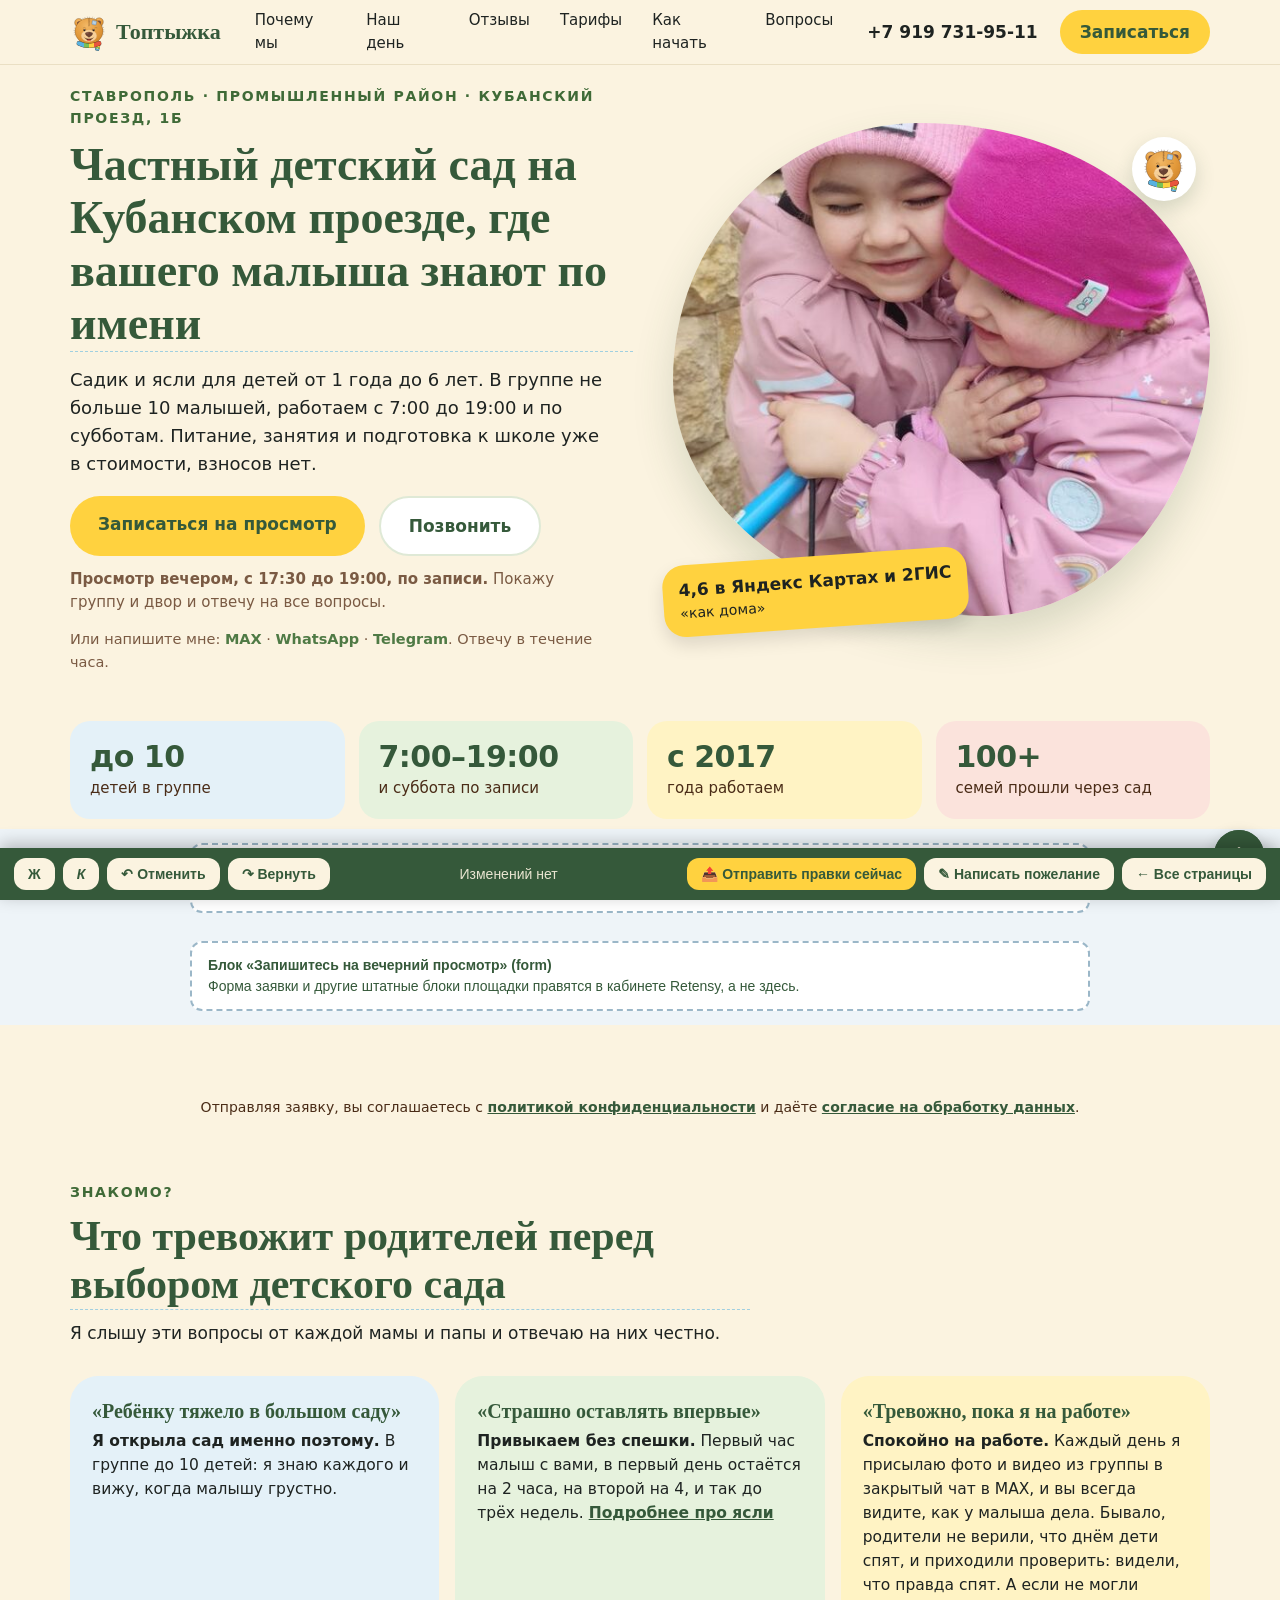
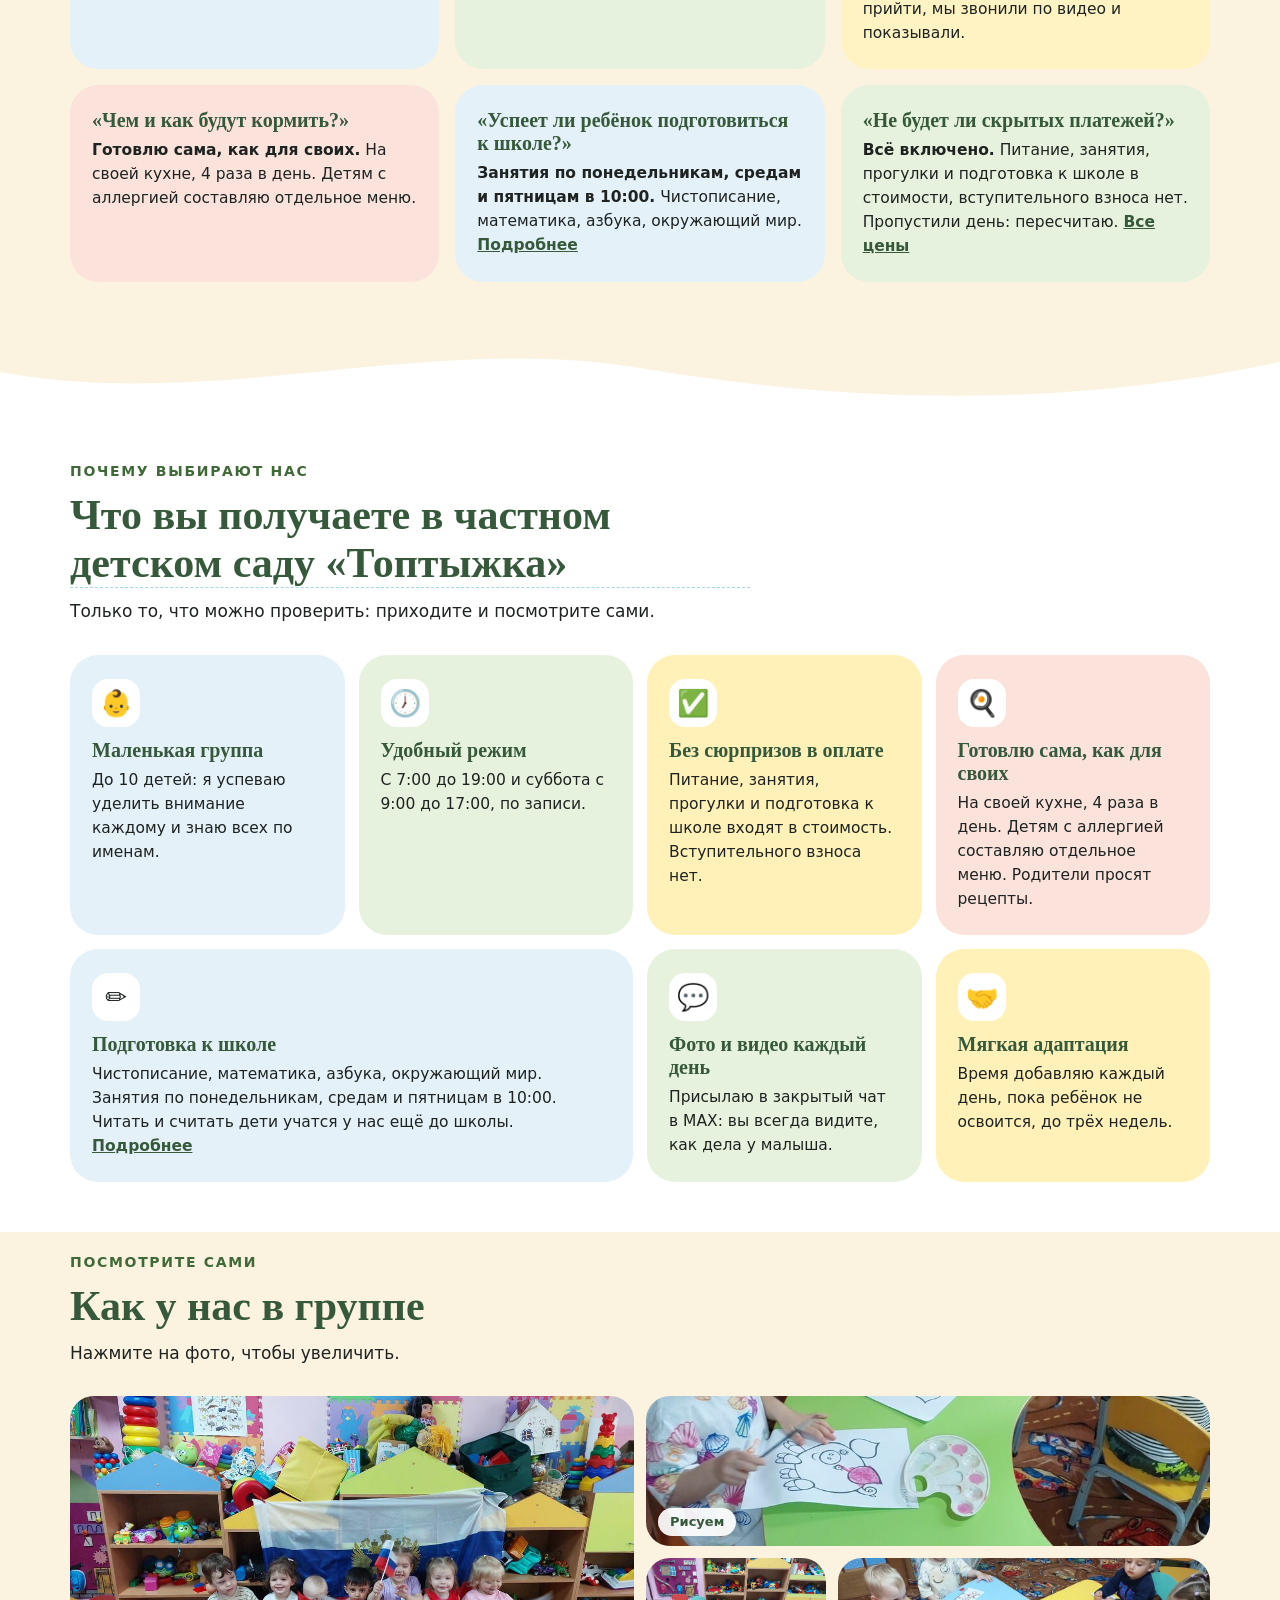
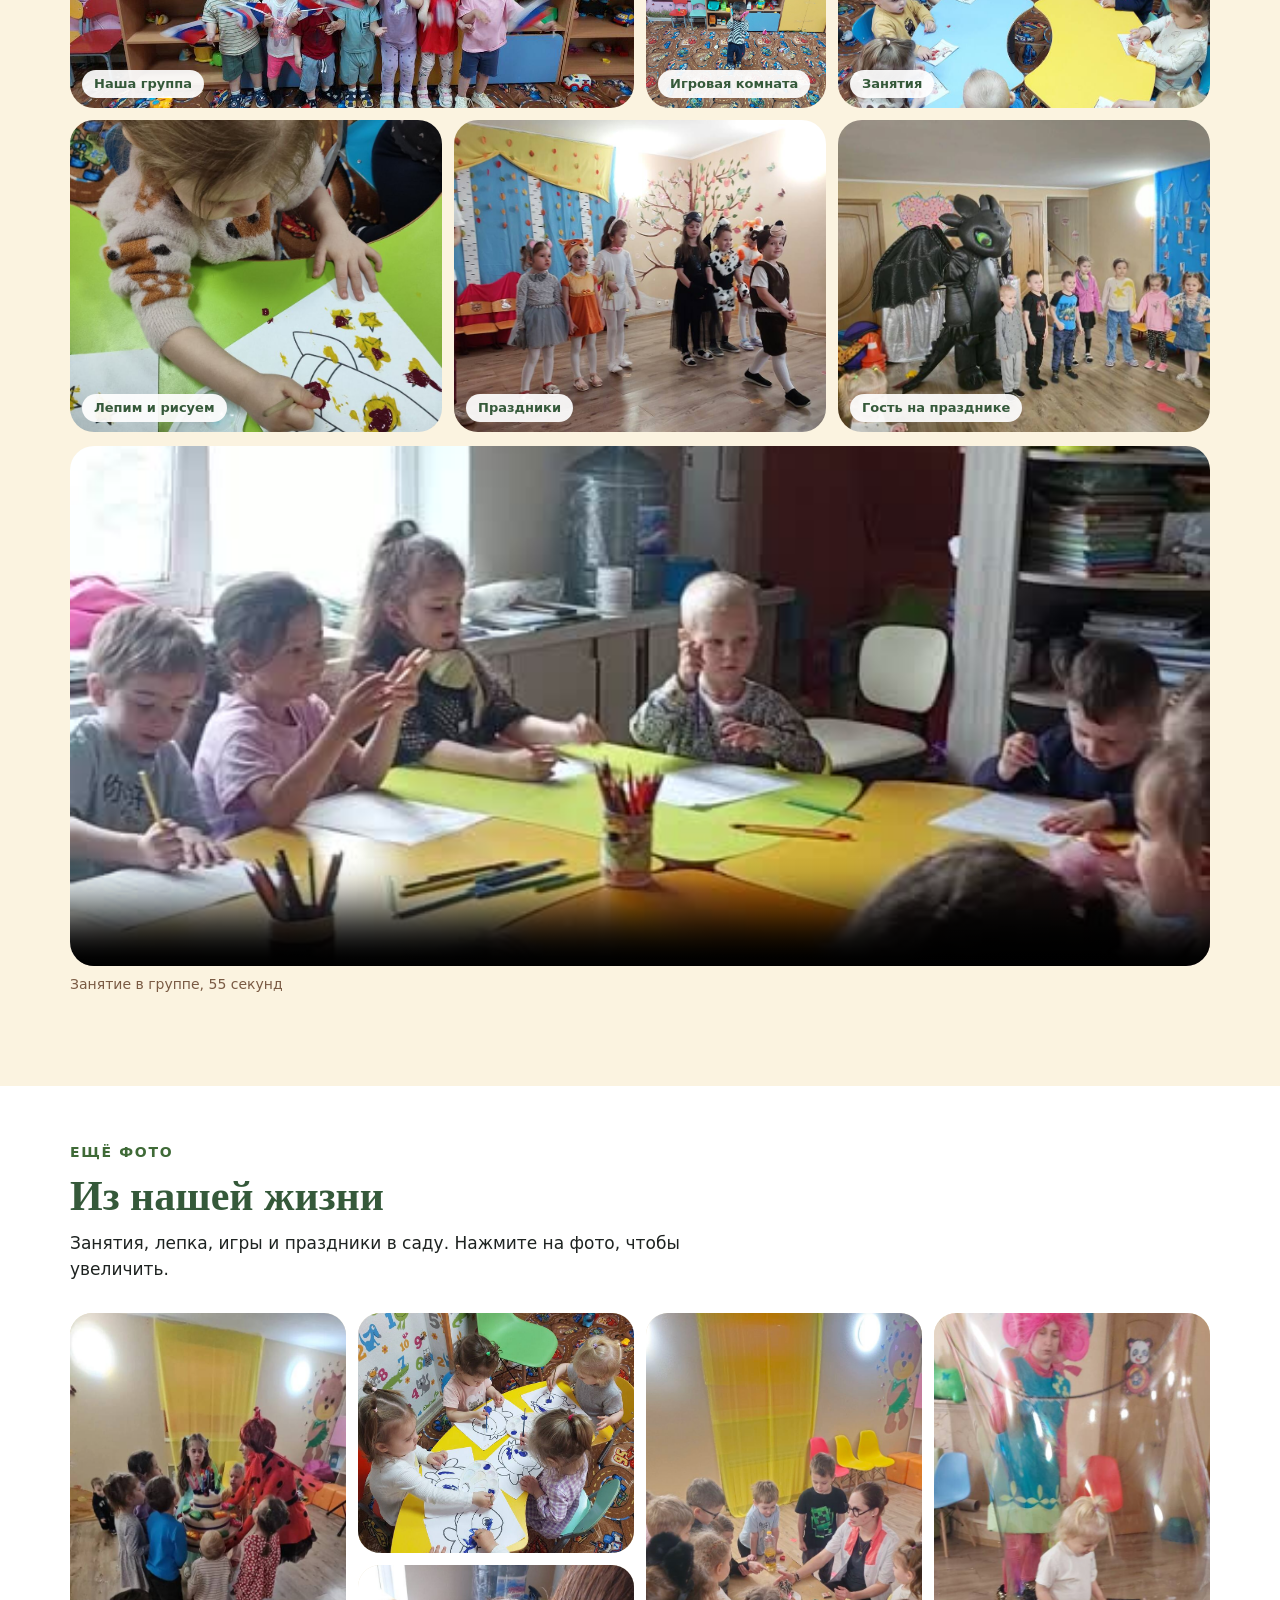
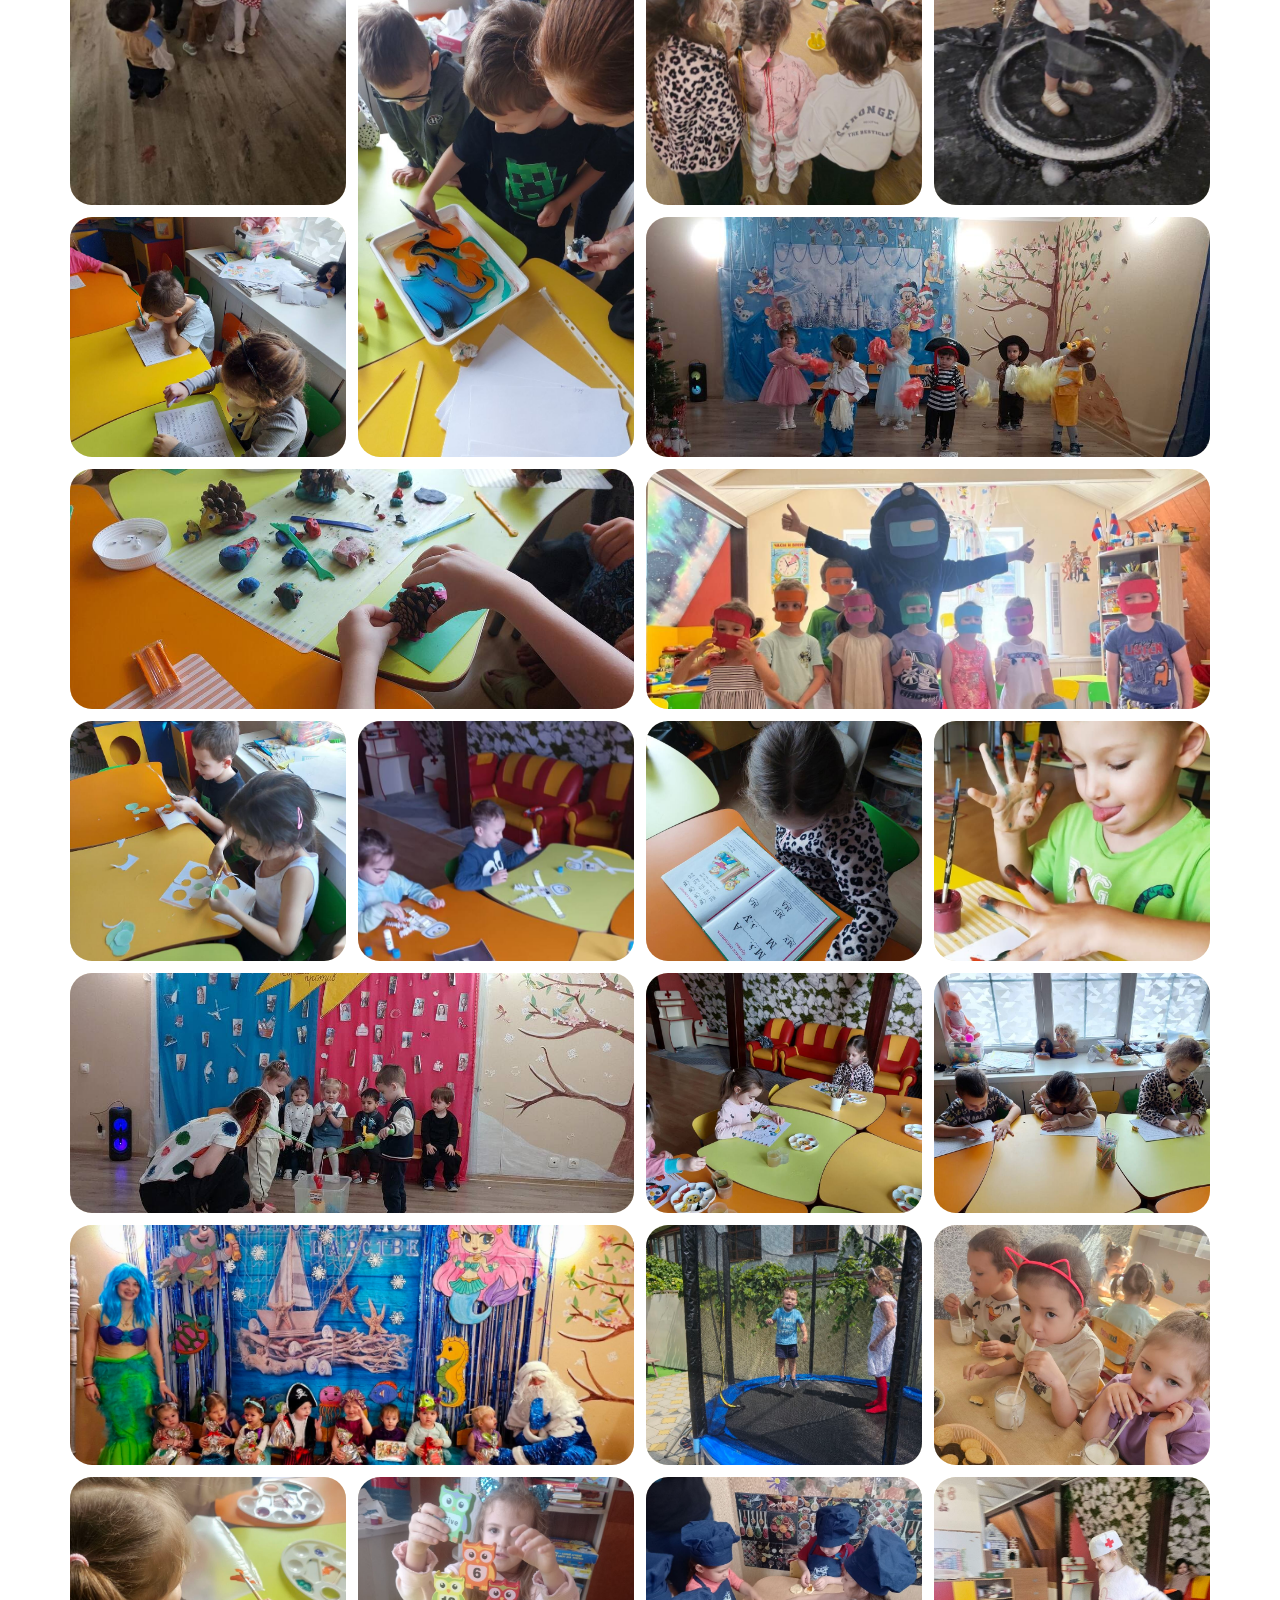
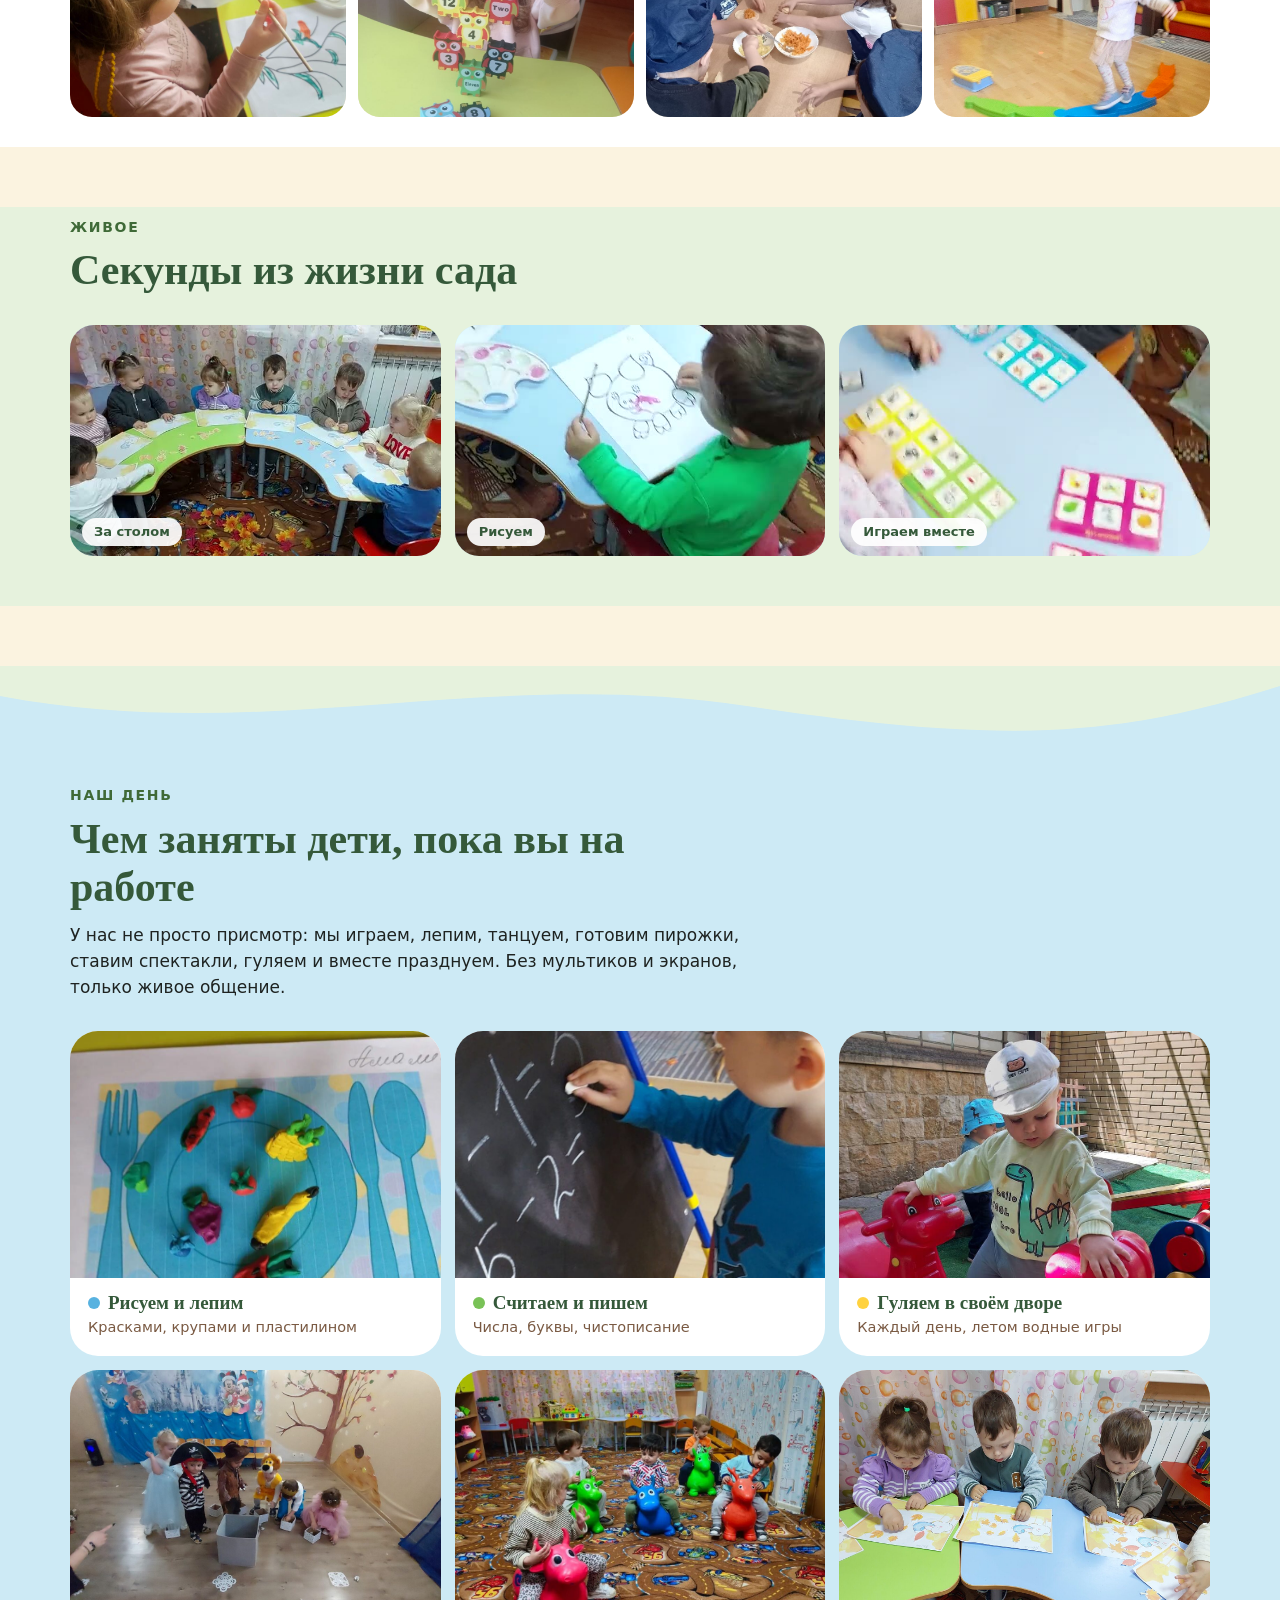
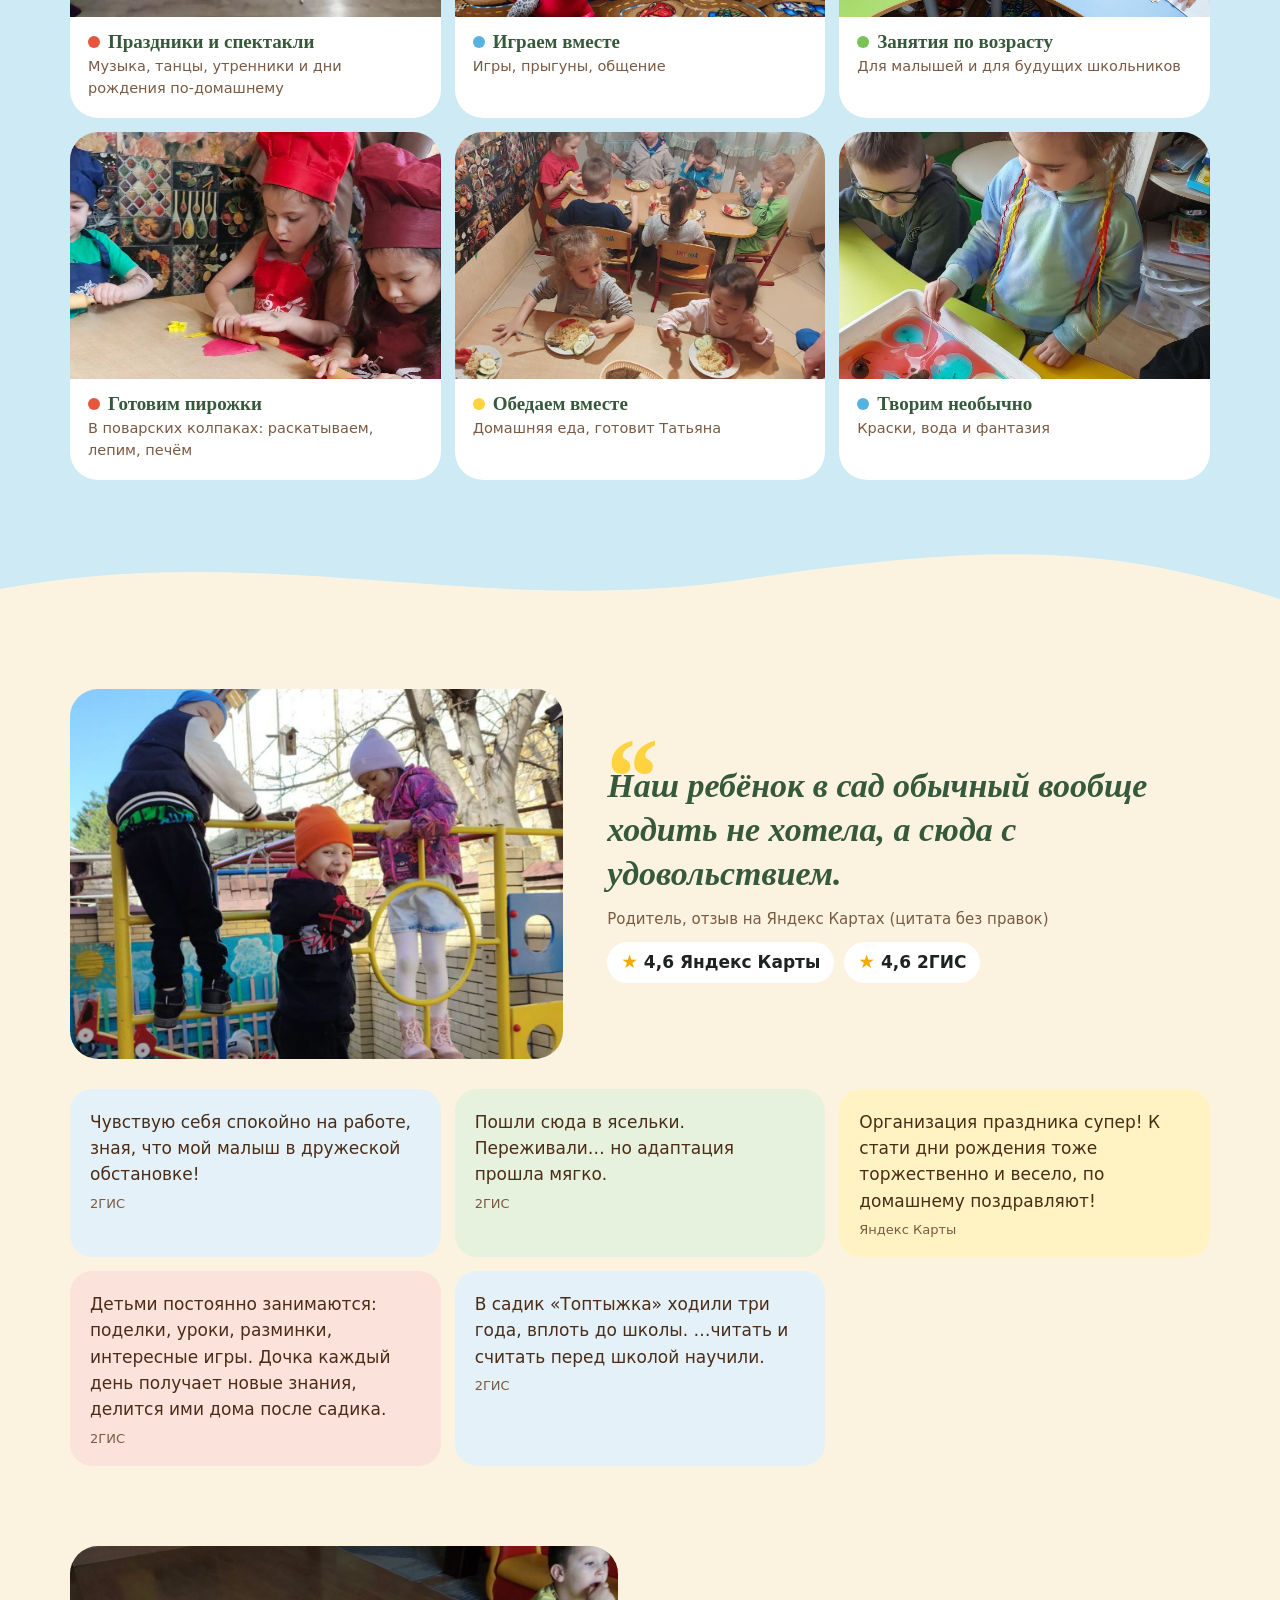
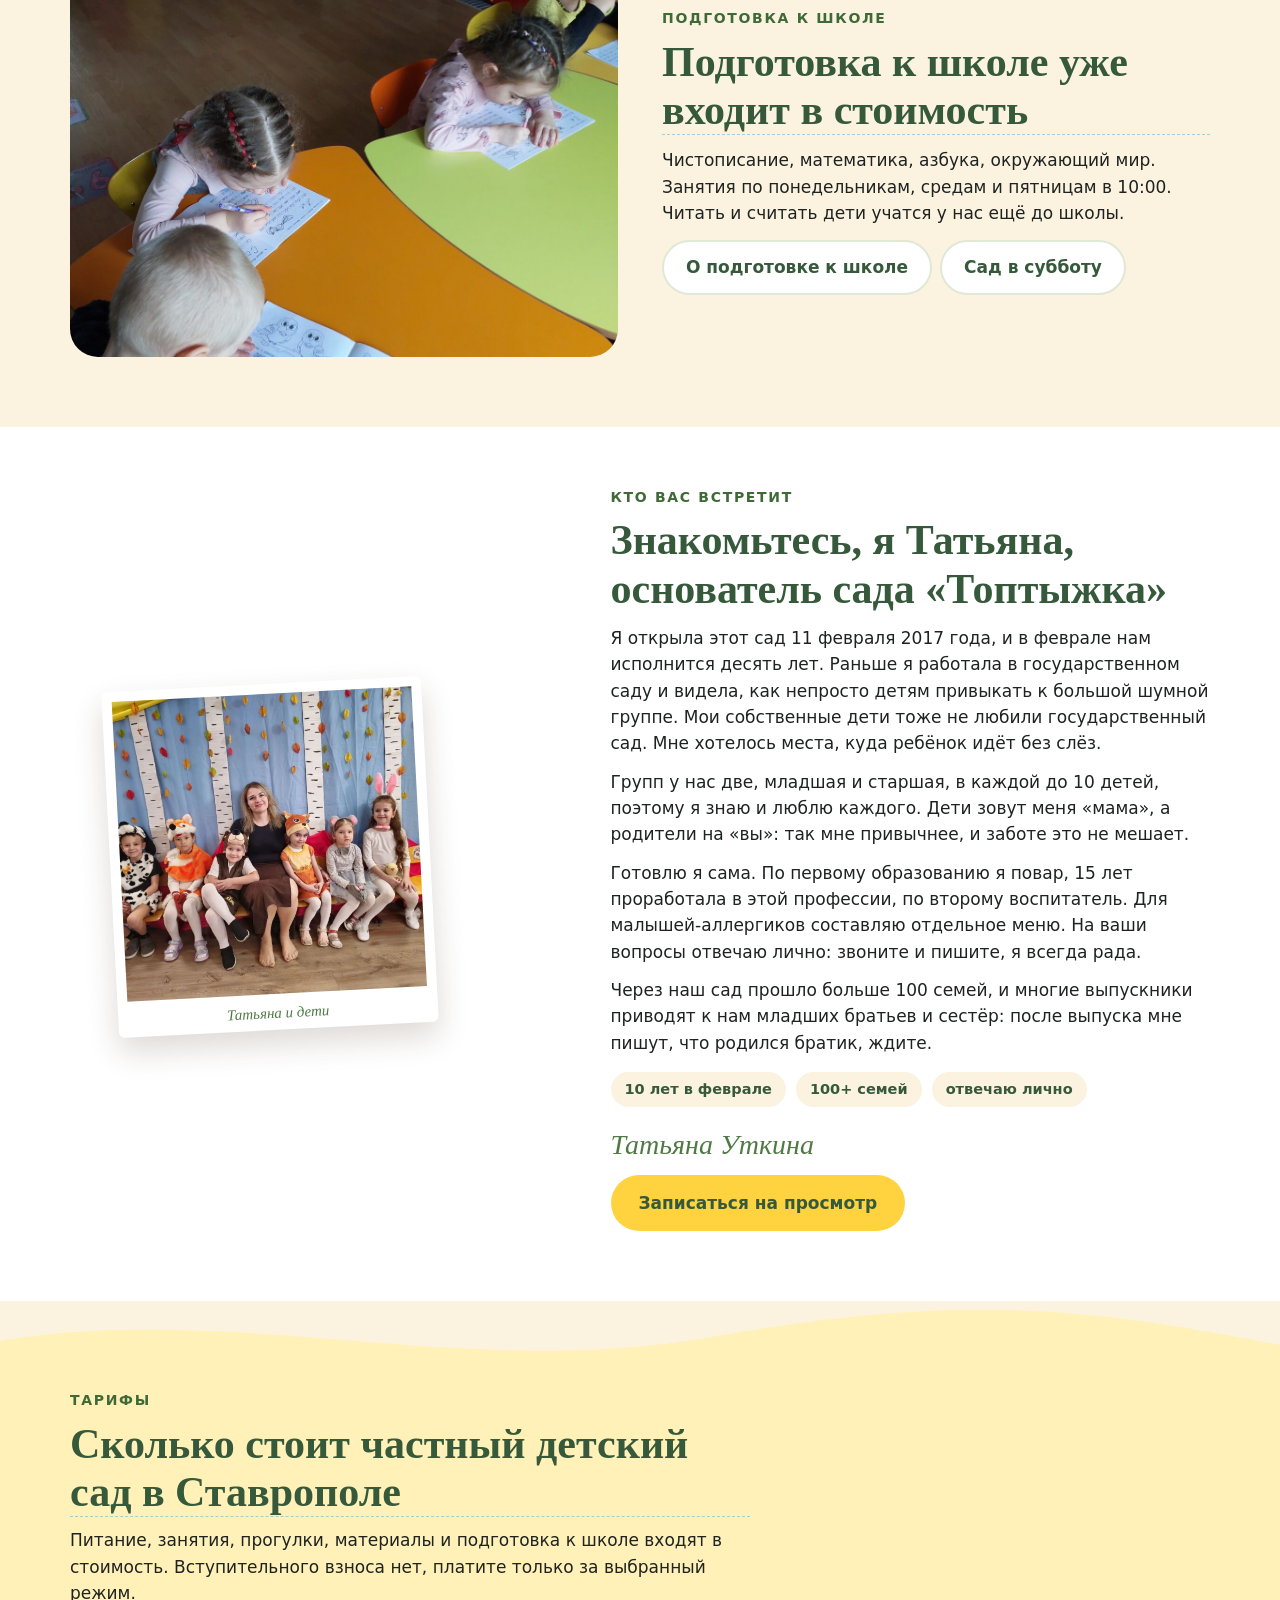
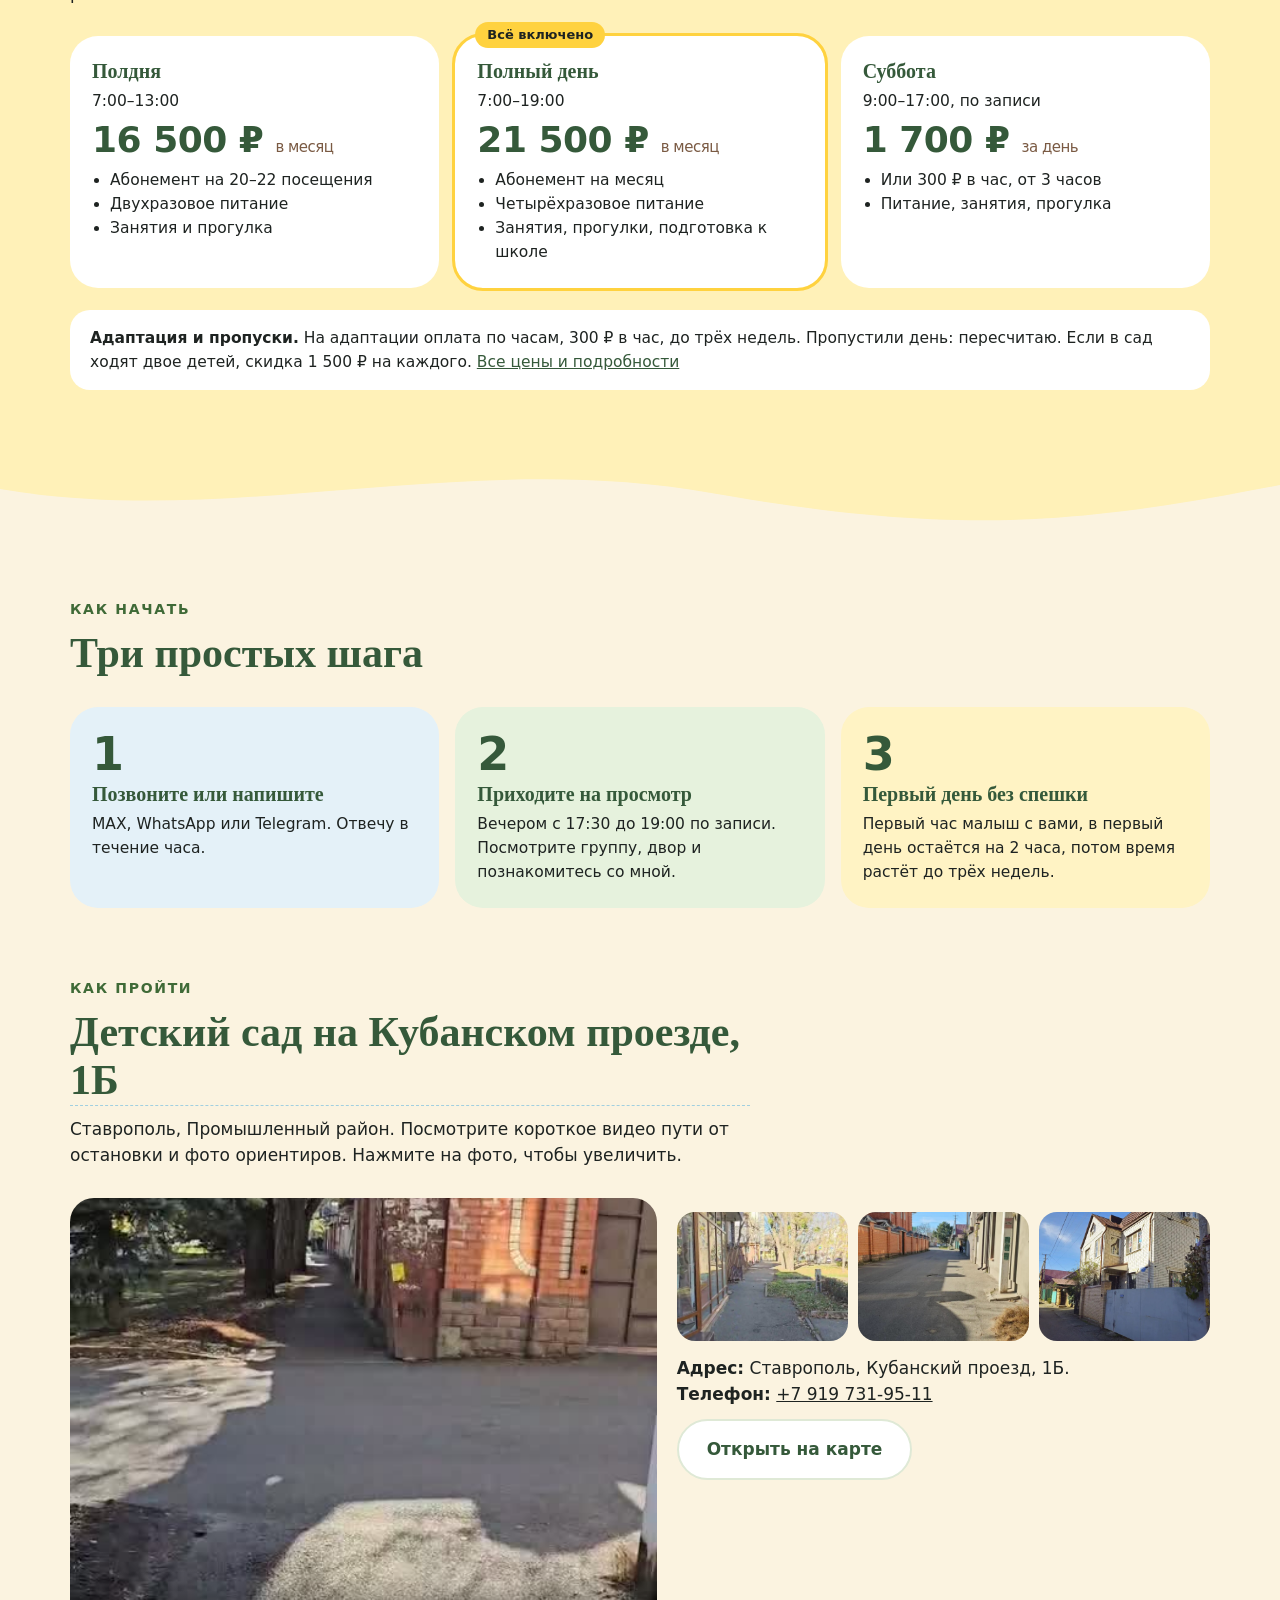
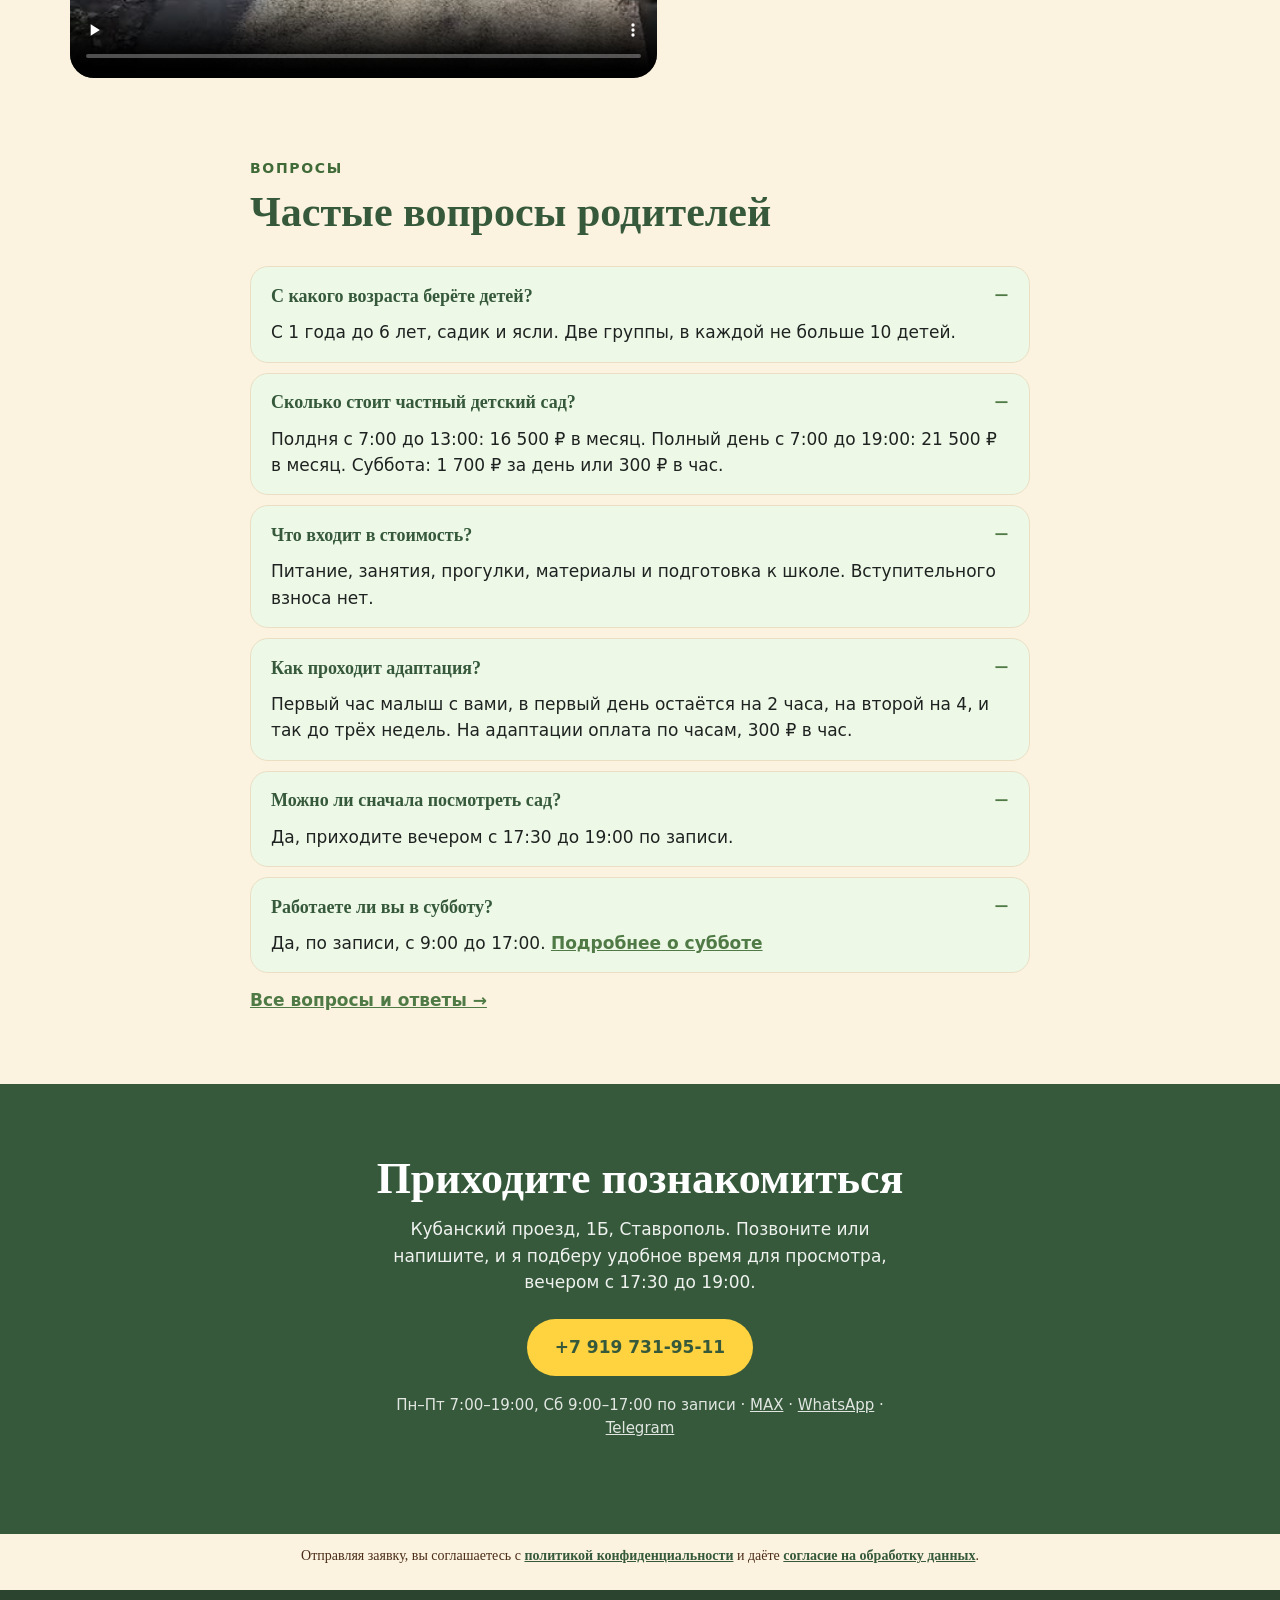
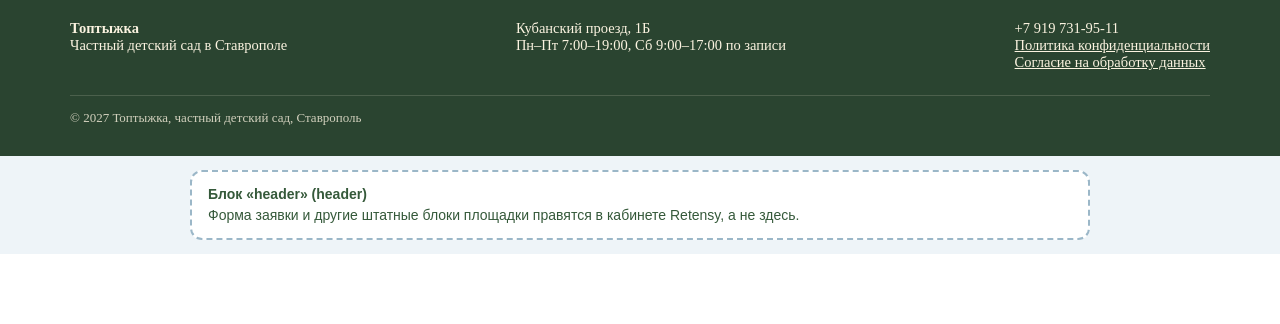
==== commit 48e6ee83: "Редактор: ревизия 187" ====
--- a/glavnaya.html
+++ b/glavnaya.html
@@ -1,8 +1,8 @@
 <!doctype html>
 <html lang="ru"><head><meta name="robots" content="noindex,nofollow"><meta charset="utf-8"><meta name="viewport" content="width=device-width,initial-scale=1">
 <title>Редактор: Топтыжка</title>
-<link rel="stylesheet" href="editor.css?v=35">
-</head><body data-page="glavnaya" data-revision="186">
+<link rel="stylesheet" href="editor.css?v=36">
+</head><body data-page="glavnaya" data-revision="187">
 <div class="rb" data-file="glavnaya/01-SxvCBgVT.html" data-id="SxvCBgVT" data-label="Частный детский сад на Кубанском проезде, где вашего малыша "><style> :root{--cream:#FBF3E0;--sky:#CDEAF5;--blue:#58B2E0;--green:#79C257;--sun:#FFD23F;--red:#E8553D;--forest:#35593A;--leaf:#4F7A45;--ink:#1E2321;--muted:#7a5a43;--r:28px; --serif:Georgia,'Times New Roman',serif;--sans:'Segoe UI',system-ui,sans-serif} *{box-sizing:border-box;margin:0} .mk3{font:17px/1.55 var(--sans);color:var(--ink);background:var(--cream);overflow-x:hidden} img,video{display:block;max-width:100%}a{color:inherit} h1,h2,h3{font-family:var(--serif);color:var(--forest);line-height:1.15;font-weight:700} .wrap{max-width:1180px;margin:0 auto;padding:0 20px} section{position:relative} .kicker{color:var(--leaf);font-weight:600;font-size:14px;letter-spacing:.12em;text-transform:uppercase} .sec-head{max-width:680px;margin-bottom:30px}.sec-head h2{font-size:clamp(28px,3.4vw,42px);margin:8px 0 10px} .top{position:sticky;top:0;z-index:20;background:rgba(251,243,224,.94);backdrop-filter:blur(8px);border-bottom:1px solid #eadfc4} .top .wrap{display:flex;align-items:center;gap:22px;height:64px} .logo{font:700 22px var(--serif);color:var(--forest);text-decoration:none;display:flex;gap:8px;align-items:center} .logo i{width:30px;height:30px;border-radius:50%;background:var(--sun);display:grid;place-items:center;font-style:normal;font-size:17px} .top nav{display:flex;gap:6px;margin-left:auto}.top nav a{text-decoration:none;font-size:15px;padding:6px 12px;border-radius:99px;transition:.25s}.top nav a:hover{background:var(--sky)} .tel{font-weight:600;text-decoration:none;white-space:nowrap} .btn{display:inline-block;text-decoration:none;font-weight:700;padding:15px 28px;border-radius:99px;transition:.25s} .btn-main{background:linear-gradient(#FFD86B,#F5B23A);color:#4A2C17;box-shadow:0 6px 0 #D89A2B,0 14px 24px rgba(216,154,43,.35)} .btn-main:hover{transform:translateY(3px);box-shadow:0 3px 0 #D89A2B,0 8px 16px rgba(216,154,43,.3)} .btn-soft{background:#fff;border:2px solid #dfe9d6;color:var(--forest)}.btn-soft:hover{background:var(--sky);border-color:var(--sky)} .wave{display:block;width:100%;height:70px;margin-bottom:-1px}.wave.flip{transform:scaleY(-1);margin:-1px 0 0} .hero{padding:26px 0 14px}.hero .wrap{display:grid;grid-template-columns:1.05fr 1fr;gap:40px;align-items:center} .hero h1{font-size:clamp(30px,3.7vw,46px);margin:10px 0 14px}.hero p.lead{font-size:18px;max-width:540px} .hero-card{margin-top:24px;background:#fff;border-radius:var(--r);padding:18px 20px;display:flex;gap:16px;align-items:center;box-shadow:0 10px 30px rgba(74,44,23,.08);max-width:540px} .avatar{flex:none;width:64px;height:64px;border-radius:50%;background:var(--sky);display:grid;place-items:center;font-size:32px} .hero-card b{font-family:var(--serif);color:var(--forest);font-size:18px}.hero-card small{display:block;color:var(--muted)} .hero-cta{display:flex;gap:14px;flex-wrap:wrap;margin-top:18px}.vis{margin-top:12px;font-size:15px;color:var(--muted);max-width:540px} .msgs{margin-top:14px;font-size:14.5px;color:var(--muted)}.msgs a{color:var(--leaf);font-weight:600;text-decoration:none} .photo-blob{position:relative;aspect-ratio:1/.92} .photo-blob img{width:100%;height:100%;object-fit:cover;border-radius:46% 54% 42% 58%/52% 44% 56% 48%;box-shadow:0 20px 40px rgba(53,89,58,.18);animation:morph 14s ease-in-out infinite} @keyframes morph{50%{border-radius:56% 44% 54% 46%/44% 56% 44% 56%}} .sticker{position:absolute;left:-14px;bottom:30px;background:var(--sun);border-radius:22px;padding:12px 16px;font-weight:700;transform:rotate(-4deg);box-shadow:0 8px 18px rgba(0,0,0,.12);animation:bob 5s ease-in-out infinite} .sticker small{display:block;font-weight:500}@keyframes bob{50%{transform:rotate(-4deg) translateY(-8px)}} .patch{position:absolute;right:-8px;top:12px;width:70px;height:70px;border-radius:14px;background:var(--blue);border:3px dashed #fff;transform:rotate(8deg);display:grid;place-items:center;font-size:34px;box-shadow:0 6px 14px rgba(0,0,0,.12)} .facts{padding:34px 0 10px}.facts .wrap{display:grid;grid-template-columns:repeat(4,1fr);gap:14px} .fact{background:#fff;border-radius:20px;padding:18px 20px}.fact b{font:700 32px var(--serif);color:var(--forest);display:block;white-space:nowrap}.fact span{font-size:15px;color:var(--muted)} .cards{display:grid;grid-template-columns:repeat(3,1fr);gap:16px} .card{background:#fff;border-radius:var(--r);padding:24px 22px;transition:.3s} .card:hover{transform:translateY(-6px);box-shadow:0 18px 30px rgba(74,44,23,.1)} .card h3{font-size:20px;margin-bottom:6px}.card p{font-size:15.5px}.card a{color:var(--leaf);font-weight:600} .fears{padding:60px 0 20px} .why{background:#fff;padding:60px 0 50px} .bento{display:grid;grid-template-columns:repeat(4,1fr);grid-auto-rows:auto;gap:14px} .bento .card{background:var(--cream)}.bento .card:hover{background:#fff;outline:2px solid var(--sky)} .bento .photo{border-radius:var(--r);overflow:hidden;position:relative;min-height:200px} .bento .photo img{width:100%;height:100%;object-fit:cover;transition:transform .7s}.bento .photo:hover img{transform:scale(1.06)} .bento .photo span{position:absolute;left:12px;bottom:10px;background:rgba(255,255,255,.92);border-radius:99px;padding:4px 12px;font-size:13px;font-weight:600;color:var(--forest)} .b-a{grid-column:span 2;grid-row:span 2}.b-w{grid-column:span 2} .ico{width:48px;height:48px;border-radius:16px;display:grid;place-items:center;font-size:26px;margin-bottom:12px;background:#fff} .gallery{background:#fff;padding:20px 0 30px} .grid{display:grid;grid-template-columns:repeat(6,1fr);grid-auto-rows:150px;gap:12px} .grid figure{overflow:hidden;border-radius:24px;position:relative}.grid img{width:100%;height:100%;object-fit:cover;transition:transform .6s}.grid figure:hover img{transform:scale(1.07)} .g1{grid-column:span 3;grid-row:span 2}.g2{grid-column:span 3}.g3{grid-column:span 1}.g4{grid-column:span 2}.g5,.g6,.g7{grid-column:span 2;grid-row:span 2} .grid figcaption,.clipgrid figcaption,.band figcaption{position:absolute;left:12px;bottom:10px;background:rgba(255,255,255,.92);border-radius:99px;padding:4px 12px;font-size:13px;font-weight:600;color:var(--forest)} .video{margin-top:14px}.video video{width:100%;max-height:520px;border-radius:24px;background:#000;object-fit:cover}.video span{display:block;margin-top:8px;font-size:14px;color:var(--muted)} .clips{background:#fff;padding:10px 0 50px}.clipgrid{display:grid;grid-template-columns:repeat(3,1fr);gap:14px} .clipgrid figure{margin:0;position:relative;border-radius:24px;overflow:hidden;aspect-ratio:16/10;background:var(--sky)}.clipgrid video{width:100%;height:100%;object-fit:cover} .day{background:var(--sky);padding:30px 0 70px} .daygrid{display:grid;grid-template-columns:repeat(3,1fr);gap:14px} .daycard{border-radius:var(--r);overflow:hidden;background:#fff;transition:.3s}.daycard:hover{transform:translateY(-6px);box-shadow:0 18px 30px rgba(53,89,58,.15)} .daycard img{width:100%;aspect-ratio:3/2;object-fit:cover}.daycard div{padding:14px 18px 18px}.daycard h3{font-size:19px;margin-bottom:2px}.daycard p{font-size:14.5px;color:var(--muted)} .dot{display:inline-block;width:12px;height:12px;border-radius:50%;margin-right:8px;background:var(--c,var(--blue))} .quote{padding:70px 0 50px}.quote .wrap.main{display:grid;grid-template-columns:.9fr 1.1fr;gap:44px;align-items:center} .quote .pic{border-radius:var(--r);overflow:hidden;aspect-ratio:4/3}.quote .pic img{width:100%;height:100%;object-fit:cover;object-position:20% 40%} .quote blockquote{font:italic 600 clamp(24px,2.9vw,34px)/1.3 var(--serif);color:var(--forest);position:relative} .quote blockquote::before{content:"“";position:absolute;left:-6px;top:-58px;font-size:110px;color:var(--sun)} .quote cite{display:block;font:500 15px var(--sans);color:var(--muted);margin-top:14px;font-style:normal} .stars{margin-top:14px;display:flex;gap:10px;flex-wrap:wrap}.stars a{background:#fff;border-radius:99px;padding:6px 14px;font-weight:600;text-decoration:none}.stars a:hover{background:var(--sky)} .more-q{display:grid;grid-template-columns:repeat(3,1fr);gap:14px;margin-top:30px} .more-q figure{background:#fff;border-radius:22px;padding:20px;margin:0}.more-q cite{display:block;margin-top:8px;font-size:13px;color:var(--muted);font-style:normal} .school{padding:30px 0 70px}.school .wrap{display:grid;grid-template-columns:1fr 1fr;gap:44px;align-items:center} .school .pic{border-radius:var(--r);overflow:hidden;aspect-ratio:4/3}.school .pic img{width:100%;height:100%;object-fit:cover} .school .btn{margin:14px 8px 0 0;padding:12px 22px} .tanya{background:#fff;padding:60px 0 70px}.tanya .wrap{display:grid;grid-template-columns:.9fr 1.1fr;gap:50px;align-items:center} .polas{position:relative;height:430px} .pola{position:absolute;background:#fff;padding:10px 10px 36px;border-radius:6px;box-shadow:0 14px 30px rgba(74,44,23,.18)} .pola img{width:260px;height:260px;object-fit:cover}.pola span{position:absolute;bottom:8px;left:0;right:0;text-align:center;font:italic 15px var(--serif);color:var(--leaf)} .p1{left:0;top:10px;transform:rotate(-5deg)}.p2{left:150px;top:150px;transform:rotate(4deg)} .polas .patch{right:20px;top:0} .tanya p{margin-bottom:12px}.chips{display:flex;gap:10px;flex-wrap:wrap;margin:16px 0 22px}.chips span{background:var(--cream);border-radius:99px;padding:6px 14px;font-weight:600;font-size:14.5px;color:var(--forest)} .sign{font:italic 28px var(--serif);color:var(--leaf);margin:6px 0 14px} .band{padding:0 0 60px}.band .wrap{display:grid;grid-template-columns:1fr 1fr;gap:14px}.band figure{margin:0;position:relative;border-radius:28px;overflow:hidden;aspect-ratio:3/2}.band img{width:100%;height:100%;object-fit:cover;transition:transform .8s}.band figure:hover img{transform:scale(1.05)} .price{background:#FFF1B8;padding:20px 0 70px} .price .card{background:#fff;position:relative}.price .card.hit{outline:3px solid var(--sun);transform:translateY(-8px)} .price .tag{position:absolute;top:-14px;left:20px;background:var(--sun);border-radius:99px;padding:3px 12px;font-size:13px;font-weight:700} .price .sum{font:700 36px var(--serif);color:var(--forest);margin:6px 0}.price .sum small{font:500 15px var(--sans);color:var(--muted)} .price ul{padding-left:18px;margin-top:8px;font-size:15.5px} .pnote{margin-top:22px;background:#fff;border-radius:20px;padding:16px 20px;font-size:15.5px} .how{padding:70px 0 40px}.num{font:700 46px var(--serif);color:var(--sun);line-height:1;margin-bottom:6px} .where{padding:30px 0 50px}.wgrid{display:grid;grid-template-columns:1.1fr 1fr;gap:20px;align-items:start} .wgrid video{width:100%;max-height:480px;border-radius:24px;background:#000;object-fit:cover} .threepics{display:grid;grid-template-columns:repeat(3,1fr);gap:10px;margin:14px 0}.threepics img{border-radius:18px;aspect-ratio:4/3;object-fit:cover;width:100%} .faq{padding:30px 0 70px}.faq .wrap{max-width:820px} details{background:#fff;border:1px solid #eadfc4;border-radius:18px;padding:16px 20px;margin-bottom:10px;transition:.25s}details:hover{background:#EAF6FC}details[open]{background:#EEF8E7} summary{cursor:pointer;font:600 18px var(--serif);color:var(--forest);list-style:none;display:flex;justify-content:space-between;align-items:center;gap:14px}summary::-webkit-details-marker{display:none} summary::after{content:"+";flex:none;font-size:26px;line-height:1;color:var(--leaf)}details[open] summary::after{content:"−"} details p{margin-top:10px}.faq a{color:var(--leaf);font-weight:600} .final{background:var(--forest);color:#fff;padding:70px 0;text-align:center} .final h2{color:#fff;font-size:clamp(28px,3.6vw,44px)}.final p{max-width:560px;margin:12px auto 24px;opacity:.92} .final .small{font-size:15px;margin-top:18px;opacity:.85}.final .small a{color:#fff} .bg{display:none;width:42px;height:42px;border-radius:14px;background:#fff;border:1px solid #eadfc4;place-items:center;font-size:22px;line-height:1;text-decoration:none;color:var(--forest)}.mm{display:none;position:fixed;left:0;right:0;top:56px;bottom:0;background:#FBF3E0;z-index:19;overflow:auto;padding:10px 20px 90px}.mm:target{display:block}.mm a.i{display:block;padding:15px 6px;border-bottom:1px solid #eadfc4;font:600 20px var(--serif);color:var(--forest);text-decoration:none}.mm .hero-cta{margin-top:20px}.mm .x{color:var(--muted);font:500 15px var(--sans);text-align:center;margin-top:14px;display:block;text-decoration:none} @keyframes rise{from{opacity:0;transform:translateY(34px)}to{opacity:1;transform:none}} .hero .wrap>*,.facts .fact{animation:rise .9s both}.hero .wrap>*:nth-child(2){animation-delay:.15s}.fact:nth-child(2){animation-delay:.1s}.fact:nth-child(3){animation-delay:.2s}.fact:nth-child(4){animation-delay:.3s} @supports (animation-timeline:view()){.card,.bento .photo,.grid figure,.daycard,.quote .wrap>*,.tanya .wrap>*,.sec-head,.more-q figure{animation:rise linear both;animation-timeline:view();animation-range:entry 0% entry 45%}} @media (prefers-reduced-motion:reduce){*{animation:none!important;transition:none!important}} @media(max-width:900px){ .top nav{display:none}.top .wrap{height:56px;gap:10px}.tel{display:none}.top .btn-main{margin-left:auto}.bg{display:grid} .hero .wrap,.quote .wrap.main,.tanya .wrap,.school .wrap,.wgrid{grid-template-columns:1fr}.photo-blob{order:-1;aspect-ratio:1/.8} .facts .wrap{grid-template-columns:1fr 1fr}.cards,.daygrid,.more-q,.clipgrid{grid-template-columns:1fr} .bento{grid-template-columns:1fr 1fr}.b-a,.b-w{grid-column:span 2}.b-a{grid-row:span 1} .grid{grid-template-columns:repeat(2,1fr);grid-auto-rows:140px}.grid figure{grid-column:span 1!important;grid-row:span 1!important}.grid .g1{grid-column:span 2!important;grid-row:span 2!important} .sticker{left:6px}.patch{right:6px}.band .wrap{grid-template-columns:1fr}.polas{height:380px}.pola img{width:210px;height:210px}.p2{left:130px;top:170px}.polas{height:430px} .price .card.hit{transform:none} } @media(max-width:560px){.fact b{font-size:26px}.tel{display:none}.top .btn-main{margin-left:auto}.btn{padding:14px 22px}.hero-card{flex-direction:column;text-align:center}.bento{grid-template-columns:1fr}.b-a,.b-w{grid-column:span 1}.threepics{grid-template-columns:1fr 1fr}} </style><div class='mk3'><header class='top'><div class='wrap'><a class='logo' href='#'><i>🧸</i>Топтыжка</a><nav><a href='#why'>Почему мы</a><a href='#day'>Наш день</a><a href='#otzyvy'>Отзывы</a><a href='#price'>Тарифы</a><a href='#how'>Как начать</a><a href='#faq'>Вопросы</a></nav><a class='tel' href='tel:+79197319511'>+7 919 731-95-11</a><a class='btn btn-main' style='padding:10px 20px' href='#form'>Записаться</a><a class='bg' href='#mm' aria-label='Меню'>☰</a></div></header><div class='mm' id='mm'><a class='i' href='#why'>Почему мы</a><a class='i' href='#day'>Наш день</a><a class='i' href='#otzyvy'>Отзывы</a><a class='i' href='#price'>Тарифы</a><a class='i' href='#how'>Как начать</a><a class='i' href='#faq'>Вопросы</a><a class='i' href='yasli-stavropol/'>Ясли</a><a class='i' href='podgotovka-k-shkole/'>Подготовка к школе</a><a class='i' href='sad-v-subbotu/'>Сад в субботу</a><a class='i' href='tseny/'>Цены</a><div class='hero-cta'><a class='btn btn-main' href='#form'>Записаться на просмотр</a><a class='btn btn-soft' href='tel:+79197319511'>+7 919 731-95-11</a></div><a class='x' href='#x'>Закрыть меню</a></div><section class='hero'><div class='wrap'><div><div class='kicker'>Ставрополь · Промышленный район · Кубанский проезд, 1Б</div><h1>Частный детский сад на Кубанском проезде, где вашего малыша знают по имени</h1><p class='lead'>Садик и ясли для детей от 1 года до 6 лет. В группе не больше 10 малышей, работаем с 7:00 до 19:00 и по субботам. Питание, занятия и подготовка к школе уже в стоимости, взносов нет.</p><div class='hero-cta'><a class='btn btn-main' href='#form'>Записаться на просмотр</a><a class='btn btn-soft' href='tel:+79197319511'>Позвонить</a></div><p class='vis'><b>Просмотр вечером, с 17:30 до 19:00, по записи.</b> Покажу группу и двор и отвечу на все вопросы.</p><p class='msgs'>Или напишите мне: <a href='https://max.ru/u/f9LHodD0cOKMxOxEzPnBJaD80XWG0SdVzUSUioYIpoT9qydU1t_LxvP7VS0'>MAX</a> · <a href='https://wa.me/79197319511'>WhatsApp</a> · <a href='https://t.me/+79197319511'>Telegram</a>. Отвечу в течение часа.</p></div><div class='photo-blob'><img src='assets/hero-druzya-l0h0.jpg' alt='Две девочки обнимаются на прогулке в детском саду Топтыжка'><div class='patch'>🧸</div><div class='sticker'>4,6 в Яндекс Картах и 2ГИС<small>«как дома»</small></div></div></div></section><section class='facts'><div class='wrap'><div class='fact'><b>до 10</b><span>детей в группе</span></div><div class='fact'><b>7:00–19:00</b><span>и суббота по записи</span></div><div class='fact'><b>с 2017</b><span>года работаем</span></div><div class='fact'><b>100+</b><span>семей прошли через сад</span></div></div></section></div></div>
 
 <div class="rb-plain" data-id="tEZdcA6q"><div class="rb-plain-in"><b>Блок «Запишитесь на вечерний просмотр» (form)</b><br>Форма заявки и другие штатные блоки площадки правятся в кабинете Retensy, а не здесь.</div></div>
@@ -23,7 +23,7 @@
 
 <div class="rb-plain" data-id="UABZKBnv"><div class="rb-plain-in"><b>Блок «header» (header)</b><br>Форма заявки и другие штатные блоки площадки правятся в кабинете Retensy, а не здесь.</div></div>
 
-<div class="rb rb-style" data-file="glavnaya/11-gLUtPq7W.html" data-id="gLUtPq7W" data-label="Стили (не редактируются)" hidden-edit><style>.rs-cookie{background:#fff !important;color:#4A2C17 !important;border:0 !important;border-top:1px solid #E7D9B8 !important;border-radius:14px 14px 0 0 !important;box-shadow:0 -4px 14px rgba(60,40,10,.14) !important;left:0 !important;right:0 !important;bottom:64px !important;width:auto !important;max-width:none;margin:0;padding:7px 12px !important;font-size:12.5px !important;line-height:1.2;gap:10px;min-height:0 !important}.rs-cookie span{flex:1}.rs-cookie button,.rs-cookie .rs-btn,.rs-cookie a[role=button]{background:#35593A !important;color:#FBF3E0 !important;border:0 !important;border-radius:999px !important;padding:7px 16px !important;font-weight:700 !important;font-size:13px !important}@media(min-width:53.8125em){.rs-cookie{bottom:18px !important;left:18px !important;right:auto !important;border-radius:16px !important;border:1px solid #E7D9B8 !important;padding:10px 14px !important;font-size:14px !important}}.mk3 .logo i{font-size:0;width:38px;height:38px;border-radius:0;background:url(assets/bear-k7xl.svg) center/contain no-repeat}.mk3 .avatar{font-size:0;background:url(assets/bear-k7xl.svg) center/76% no-repeat #CDEAF5}.mk3 .patch{font-size:0;width:64px;height:64px;border:0 !important;border-radius:50% !important;transform:none !important;background:url(assets/bear-k7xl.svg) center/74% no-repeat #fff !important;box-shadow:0 8px 20px rgba(53,89,58,.2) !important;right:14px !important;top:14px !important}.mk3 .polas .patch{right:14px !important;top:0 !important}.mk3 .sign::after{content:" Уткина"}.mk3 .mm{top:0 !important;z-index:30 !important;padding-top:58px !important}.mk3 .mm a.i{padding:11px 6px !important;font-size:18px !important}.mk3 .mm .hero-cta{margin-top:14px !important}.mk3 .mm .x{position:fixed;top:7px;right:20px;width:42px;height:42px;margin:0;border-radius:14px;background:#fff;border:1px solid #eadfc4;display:grid !important;place-items:center;font-size:0 !important;color:#35593A}.mk3 .mm .x::before{content:"✕";font-size:20px;line-height:1;color:#35593A}body:has(.mm:target) .sticky,body:has(.mm:target) .rs-cookie,body:has(.mm:target) .upb{display:none !important}@media(max-width:900px){.mk3 .photo-blob{aspect-ratio:1/.5 !important}.mk3 .hero{padding-top:14px !important}.mk3 .hero h1{font-size:28px !important}.mk3 .patch{width:52px !important;height:52px !important;right:10px !important;top:10px !important}}.mk3 .fact b,.mk3 .sum,.mk3 .num{font-family:'Segoe UI',system-ui,sans-serif !important;font-weight:800 !important;letter-spacing:-.5px}.mk3 .fact b{font-size:30px !important}.mk3 .fact{box-shadow:none !important}.mk3 .fact span{color:#4A2C17 !important;font-weight:500 !important}.mk3 blockquote,.mk3 .more-q p,.mk3 .sign{color:#4A2C17}.mk3 .fact:nth-child(1){background:#E4F1F8 !important}.mk3 .fact:nth-child(2){background:#E6F2DD !important}.mk3 .fact:nth-child(3){background:#FFF3C4 !important}.mk3 .fact:nth-child(4){background:#FBE3DC !important}.mk3 .fears .card:nth-child(1),.mk3 .how .card:nth-child(1),.mk3 .more-q figure:nth-child(4n+1){background:#E4F1F8 !important}.mk3 .fears .card:nth-child(2),.mk3 .how .card:nth-child(2),.mk3 .more-q figure:nth-child(4n+2){background:#E6F2DD !important}.mk3 .fears .card:nth-child(3),.mk3 .how .card:nth-child(3),.mk3 .more-q figure:nth-child(4n+3){background:#FFF3C4 !important}.mk3 .more-q figure:nth-child(4n+4){background:#FBE3DC !important}.mk3 .how .num{color:#35593A !important}@media(max-width:560px){.mk3 .fact b{font-size:26px !important}}</style></div>
+<div class="rb rb-style" data-file="glavnaya/11-gLUtPq7W.html" data-id="gLUtPq7W" data-label="Стили (не редактируются)" hidden-edit><style>.rs-cookie{background:#fff !important;color:#4A2C17 !important;border:0 !important;border-top:1px solid #E7D9B8 !important;border-radius:14px 14px 0 0 !important;box-shadow:0 -4px 14px rgba(60,40,10,.14) !important;left:0 !important;right:0 !important;bottom:64px !important;width:auto !important;max-width:none;margin:0;padding:7px 12px !important;font-size:12.5px !important;line-height:1.2;gap:10px;min-height:0 !important}.rs-cookie span{flex:1}.rs-cookie button,.rs-cookie .rs-btn,.rs-cookie a[role=button]{background:#35593A !important;color:#FBF3E0 !important;border:0 !important;border-radius:999px !important;padding:7px 16px !important;font-weight:700 !important;font-size:13px !important}@media(min-width:53.8125em){.rs-cookie{bottom:18px !important;left:18px !important;right:auto !important;border-radius:16px !important;border:1px solid #E7D9B8 !important;padding:10px 14px !important;font-size:14px !important}}.mk3 .logo i{font-size:0;width:38px;height:38px;border-radius:0;background:url(assets/bear-k7xl.svg) center/contain no-repeat}.mk3 .avatar{font-size:0;background:url(assets/bear-k7xl.svg) center/76% no-repeat #CDEAF5}.mk3 .patch{font-size:0;width:64px;height:64px;border:0 !important;border-radius:50% !important;transform:none !important;background:url(assets/bear-k7xl.svg) center/74% no-repeat #fff !important;box-shadow:0 8px 20px rgba(53,89,58,.2) !important;right:14px !important;top:14px !important}.mk3 .polas .patch{right:14px !important;top:0 !important}.mk3 .sign::after{content:" Уткина"}.mk3 .mm{top:0 !important;z-index:30 !important;padding-top:58px !important}.mk3 .mm a.i{padding:11px 6px !important;font-size:18px !important}.mk3 .mm .hero-cta{margin-top:14px !important}.mk3 .mm .x{position:fixed;top:7px;right:20px;width:42px;height:42px;margin:0;border-radius:14px;background:#fff;border:1px solid #eadfc4;display:grid !important;place-items:center;font-size:0 !important;color:#35593A}.mk3 .mm .x::before{content:"✕";font-size:20px;line-height:1;color:#35593A}body:has(.mm:target) .sticky,body:has(.mm:target) .rs-cookie,body:has(.mm:target) .upb{display:none !important}@media(max-width:900px){.mk3 .photo-blob{aspect-ratio:1/.5 !important}.mk3 .hero{padding-top:14px !important}.mk3 .hero h1{font-size:28px !important}.mk3 .patch{width:52px !important;height:52px !important;right:10px !important;top:10px !important}}.mk3 .fact b,.mk3 .sum,.mk3 .num{font-family:'Segoe UI',system-ui,sans-serif !important;font-weight:800 !important;letter-spacing:-.5px}.mk3 .fact b{font-size:30px !important}.mk3 .fact{box-shadow:none !important}.mk3 .fact span{color:#4A2C17 !important;font-weight:500 !important}.mk3 .more-q p{color:#4A2C17}.mk3 .fact:nth-child(1){background:#E4F1F8 !important}.mk3 .fact:nth-child(2){background:#E6F2DD !important}.mk3 .fact:nth-child(3){background:#FFF3C4 !important}.mk3 .fact:nth-child(4){background:#FBE3DC !important}.mk3 .fears .card:nth-child(1),.mk3 .how .card:nth-child(1),.mk3 .more-q figure:nth-child(4n+1){background:#E4F1F8 !important}.mk3 .fears .card:nth-child(2),.mk3 .how .card:nth-child(2),.mk3 .more-q figure:nth-child(4n+2){background:#E6F2DD !important}.mk3 .fears .card:nth-child(3),.mk3 .how .card:nth-child(3),.mk3 .more-q figure:nth-child(4n+3){background:#FFF3C4 !important}.mk3 .more-q figure:nth-child(4n+4){background:#FBE3DC !important}.mk3 .how .num{color:#35593A !important}@media(max-width:560px){.mk3 .fact b{font-size:26px !important}}</style></div>
 
 <div class="rb rb-style" data-file="glavnaya/12-C7kaE3Dr.html" data-id="C7kaE3Dr" data-label="Стили (не редактируются)" hidden-edit><style>.mk3 .stars a::first-letter{color:#F2A900;font-size:1.1em}</style></div>
 
@@ -76,5 +76,5 @@
 <div class="rb rb-style" data-file="glavnaya/36-PvNZGdEh.html" data-id="PvNZGdEh" data-label="Стили (не редактируются)" hidden-edit><style>.sticky a[href='#form']{background:#FFD23F !important;color:#35593A !important;box-shadow:none !important;background-image:none !important}</style></div>
 
 <div class="rb rb-style" data-file="glavnaya/37-qshAcdLD.html" data-id="qshAcdLD" data-label="Стили (не редактируются)" hidden-edit><style>.rs-field--check input[type=checkbox]{-webkit-appearance:none;appearance:none;width:26px;height:26px;flex:none;cursor:pointer;margin:0 12px 0 0;border:2.5px solid #FFD23F;border-radius:8px;background:#fff;box-shadow:0 1px 4px rgba(53,89,58,.18);transition:background .15s,transform .15s}.rs-field--check input[type=checkbox]:hover{background:#FFF1B8}.rs-field--check input[type=checkbox]:checked{border-color:#FFD23F;background:#FFD23F url("data:image/svg+xml,%3Csvg xmlns='http://www.w3.org/2000/svg' viewBox='0 0 16 16'%3E%3Cpath d='M3 8.5l3.2 3.2L13 4.8' fill='none' stroke='%2335593A' stroke-width='2.6' stroke-linecap='round' stroke-linejoin='round'/%3E%3C/svg%3E") center/18px no-repeat;transform:scale(1.04)}.rs-field--check input[type=checkbox]:focus-visible{outline:3px solid #58B2E0;outline-offset:2px}.rs-field--check{align-items:flex-start}</style></div>
-<script src="config.js?v=35"></script><script src="editor.js?v=35"></script>
+<script src="config.js?v=36"></script><script src="editor.js?v=36"></script>
 </body></html>
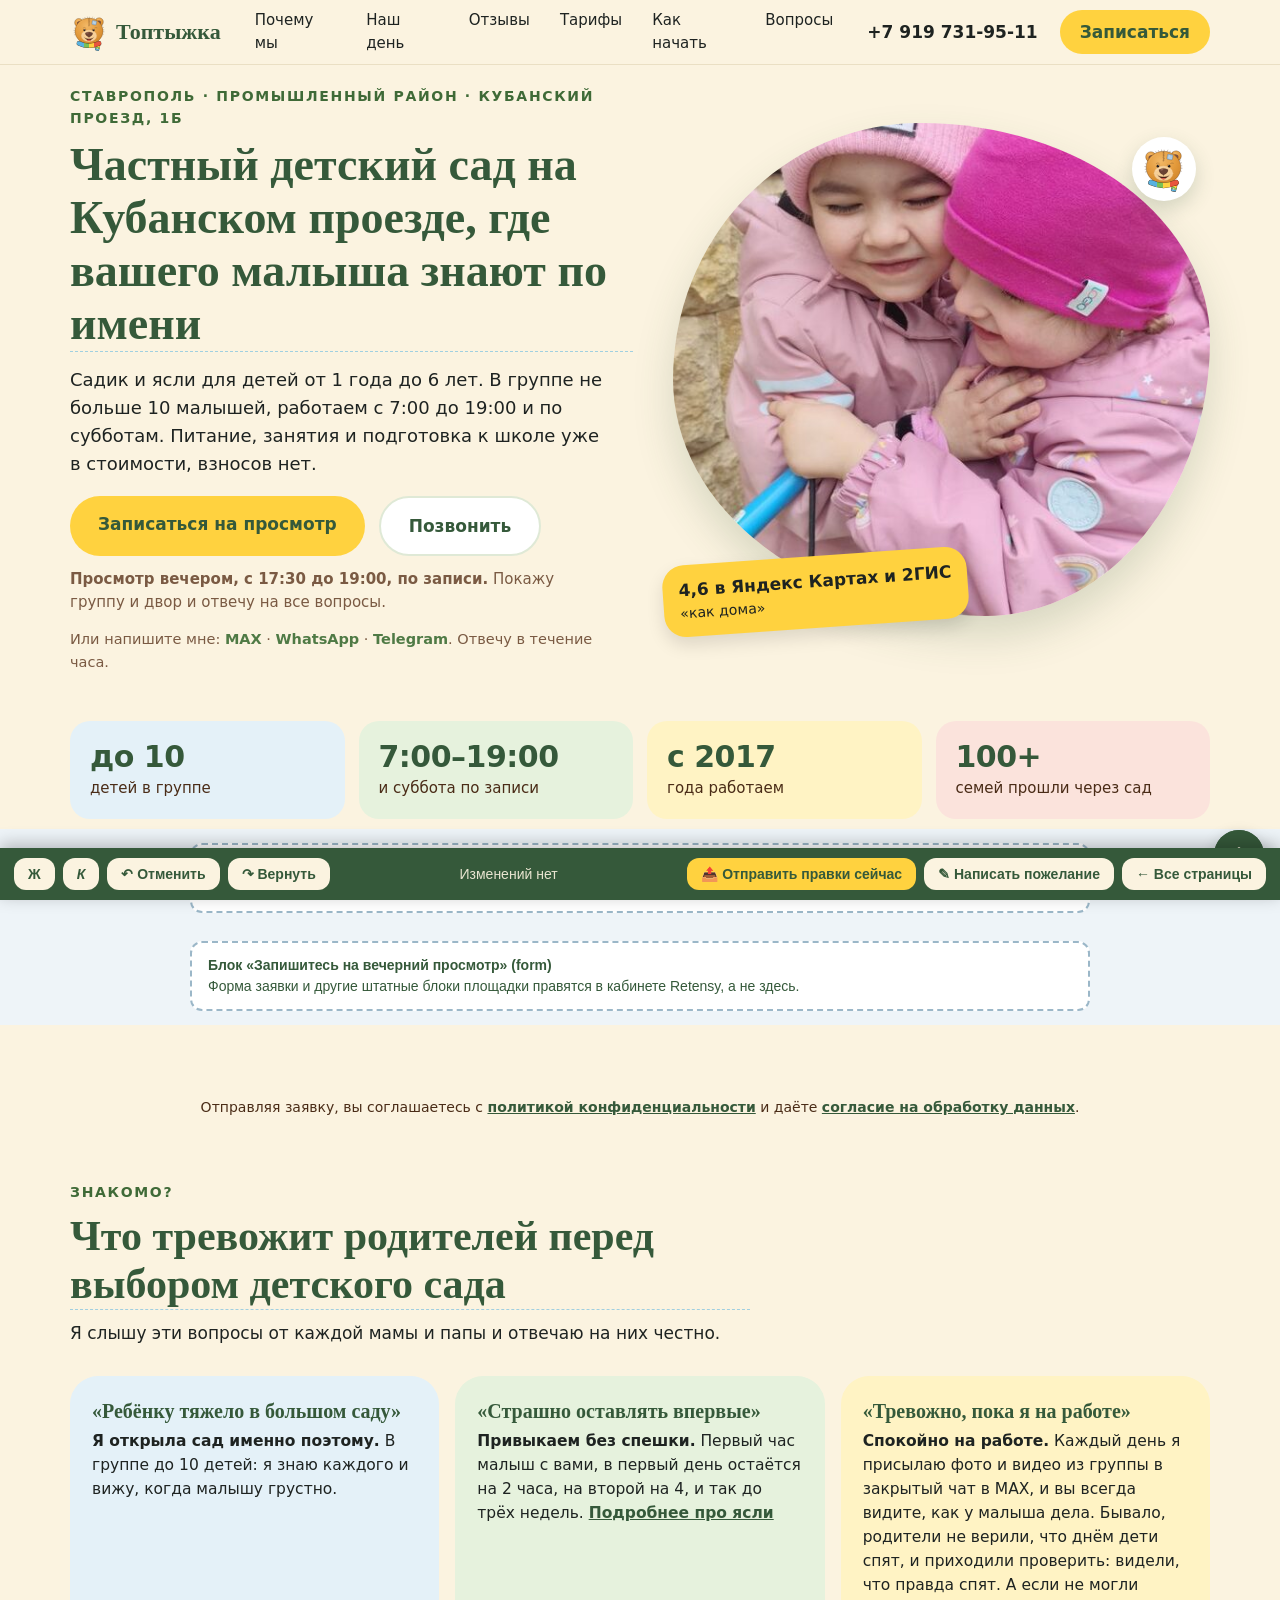
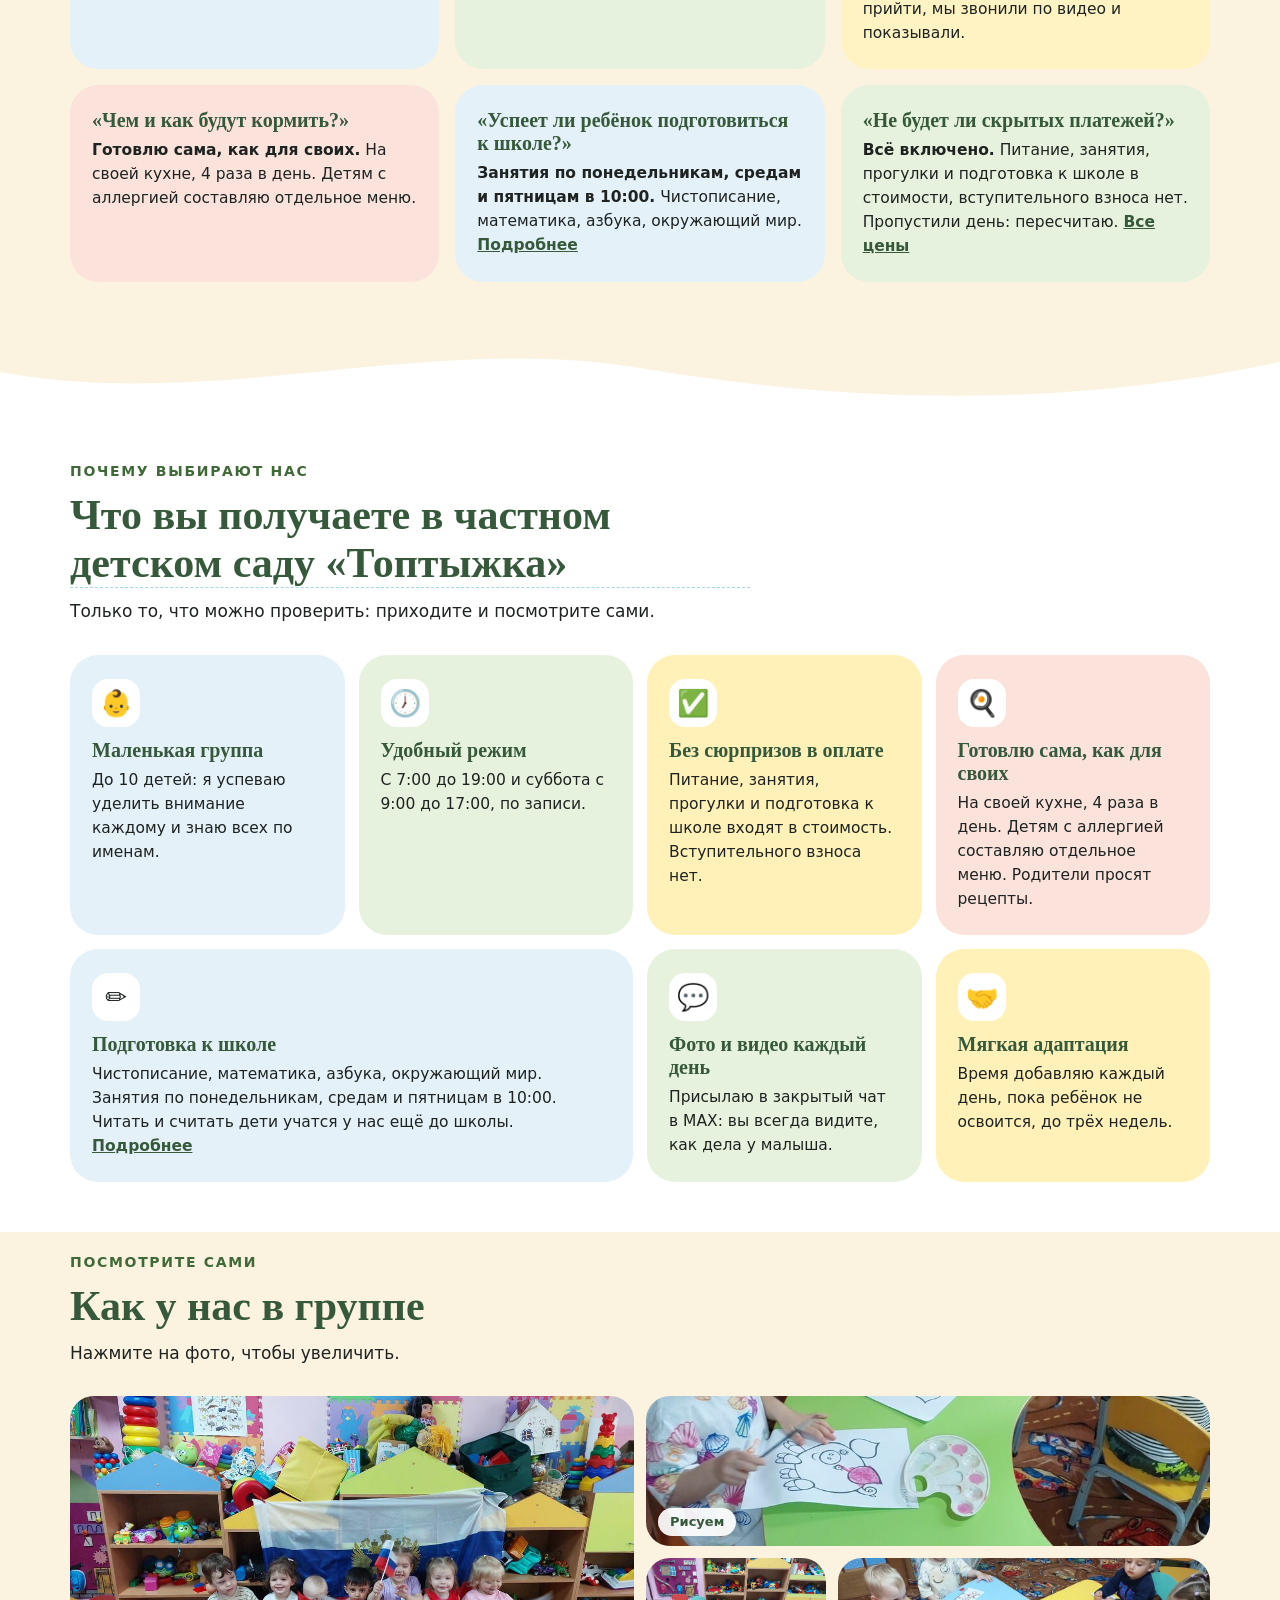
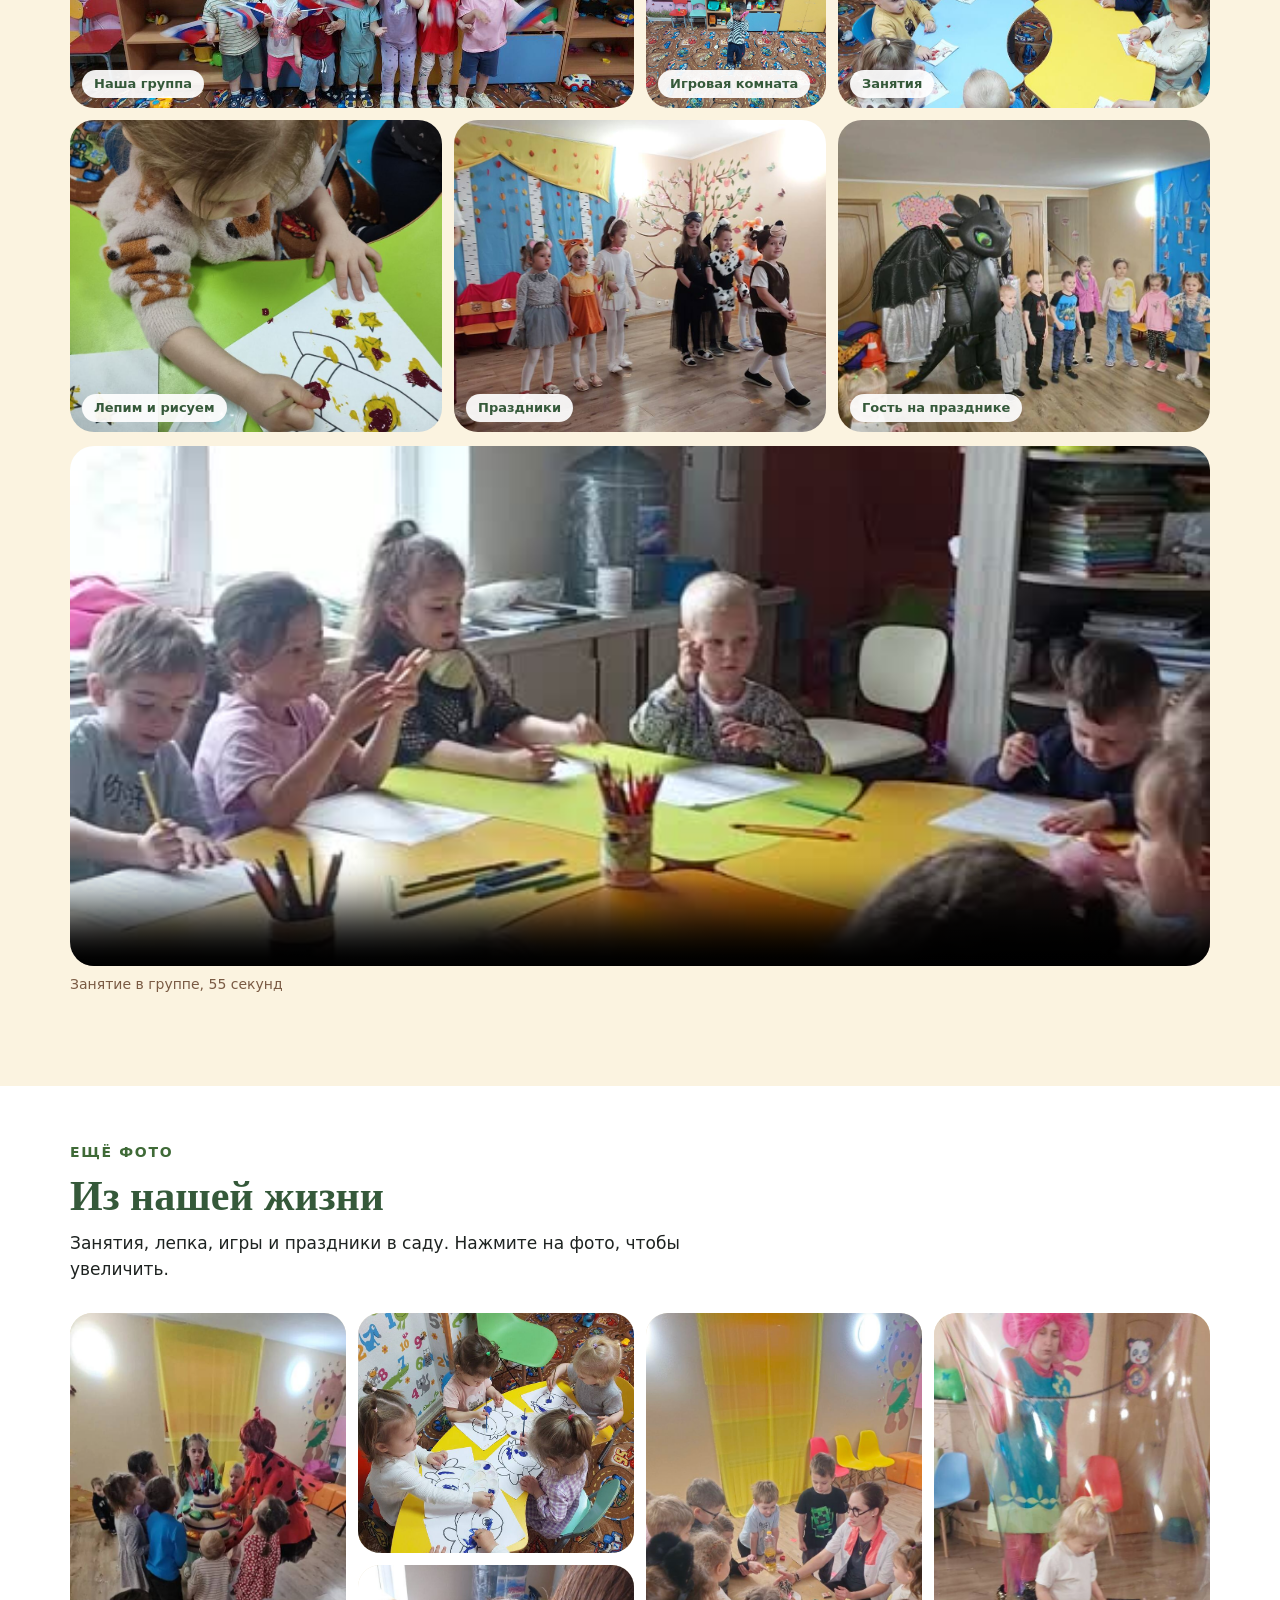
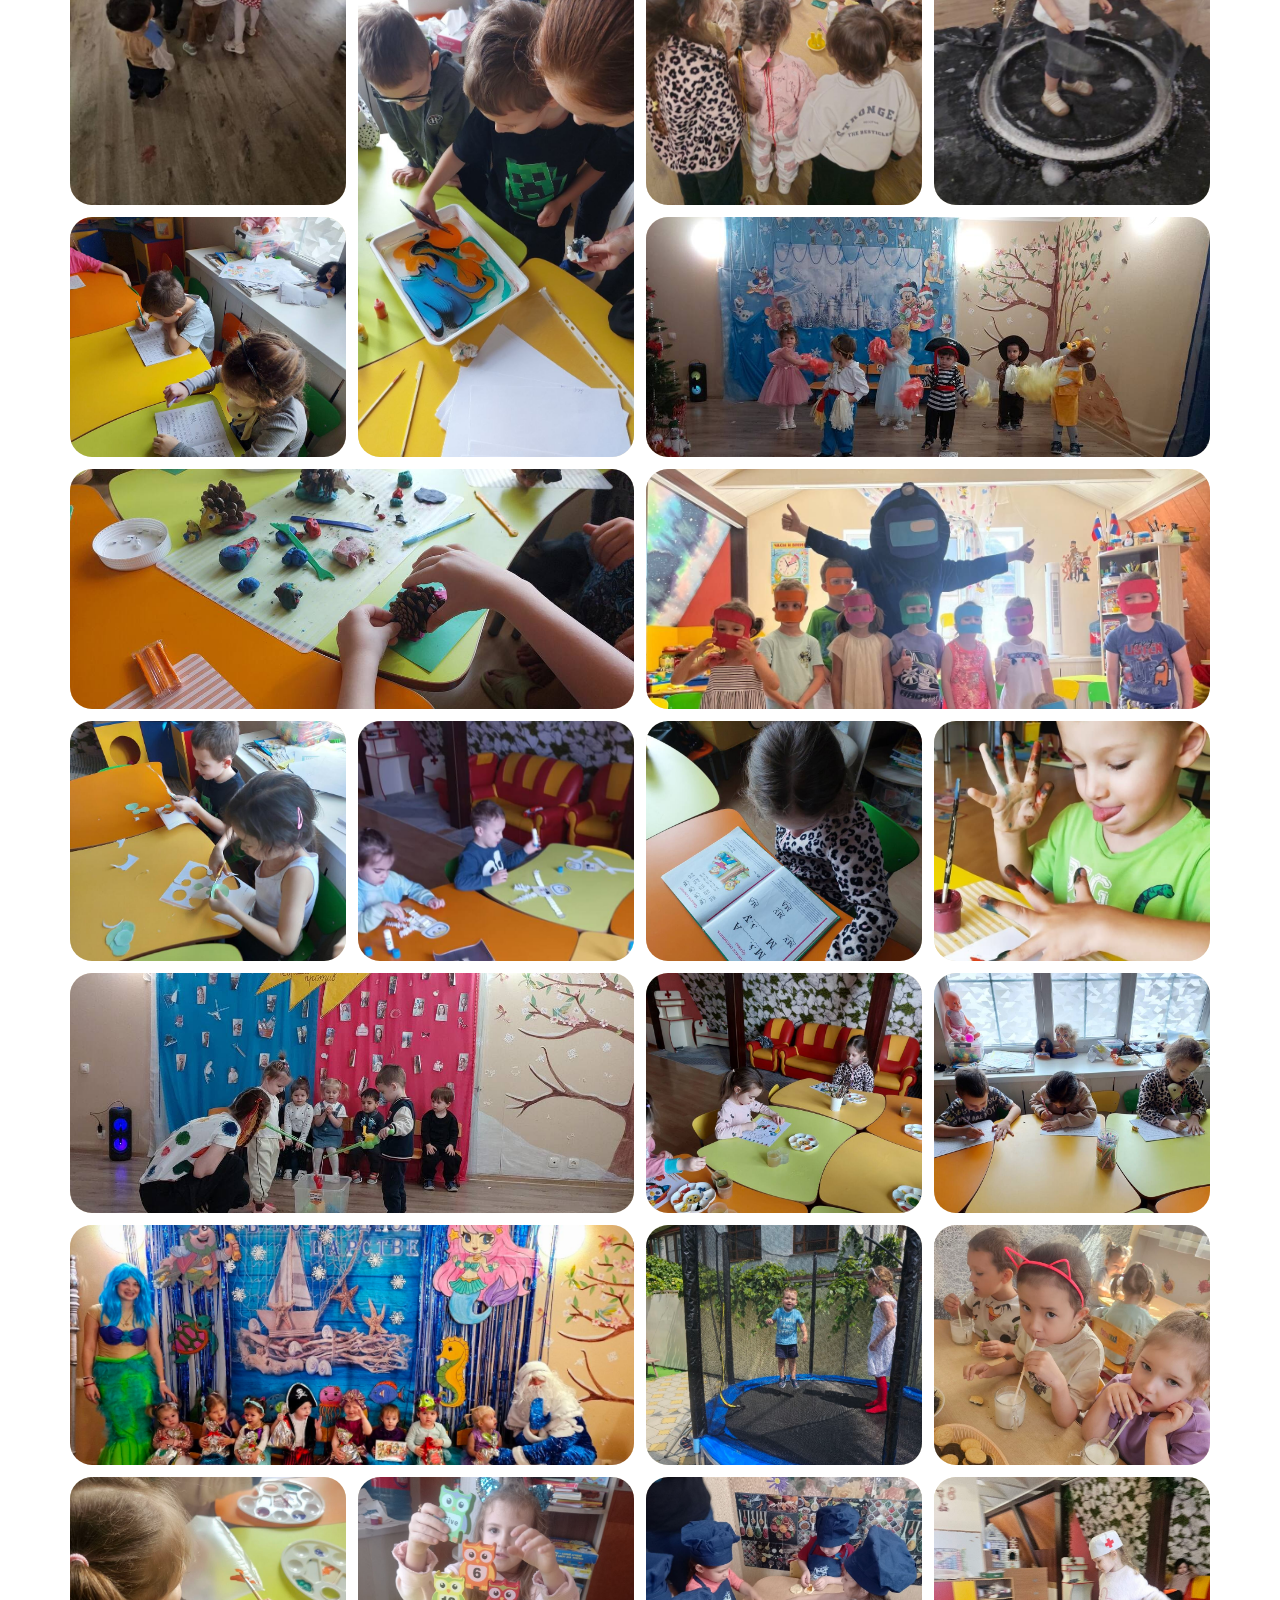
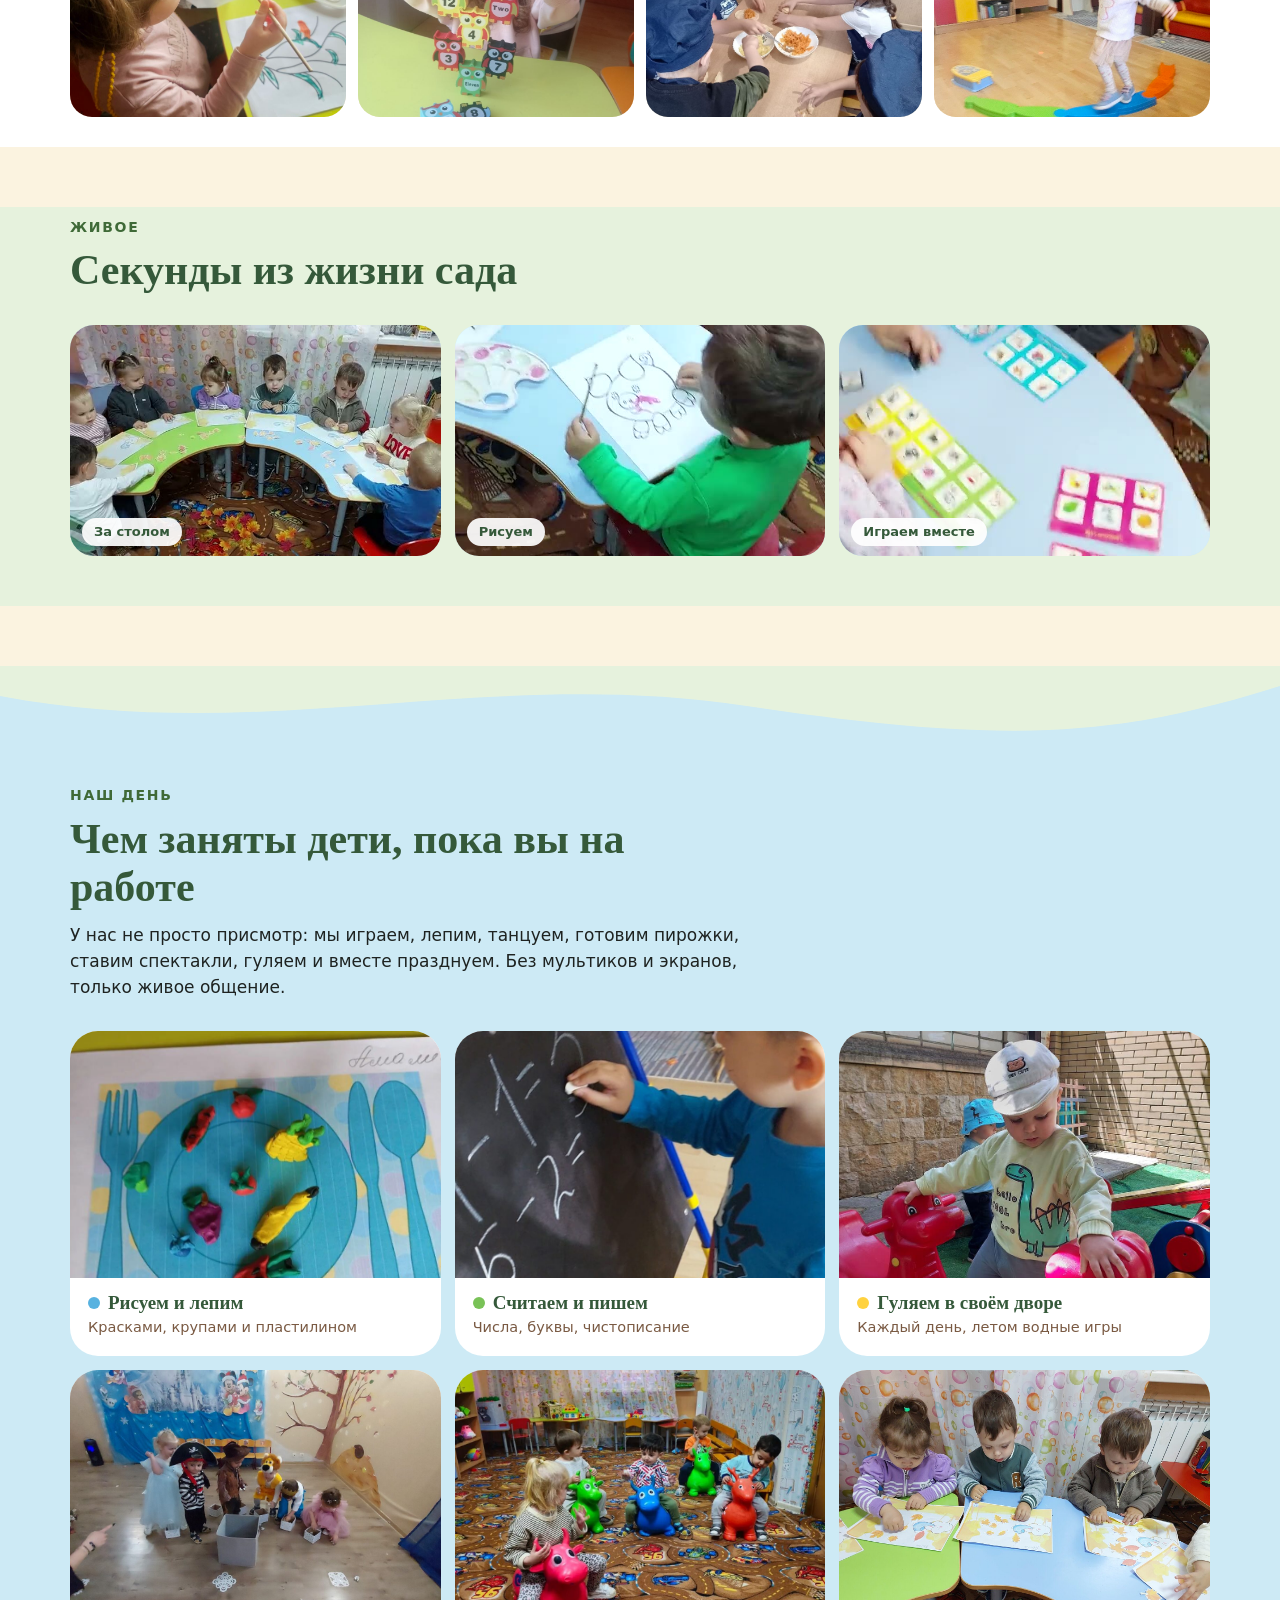
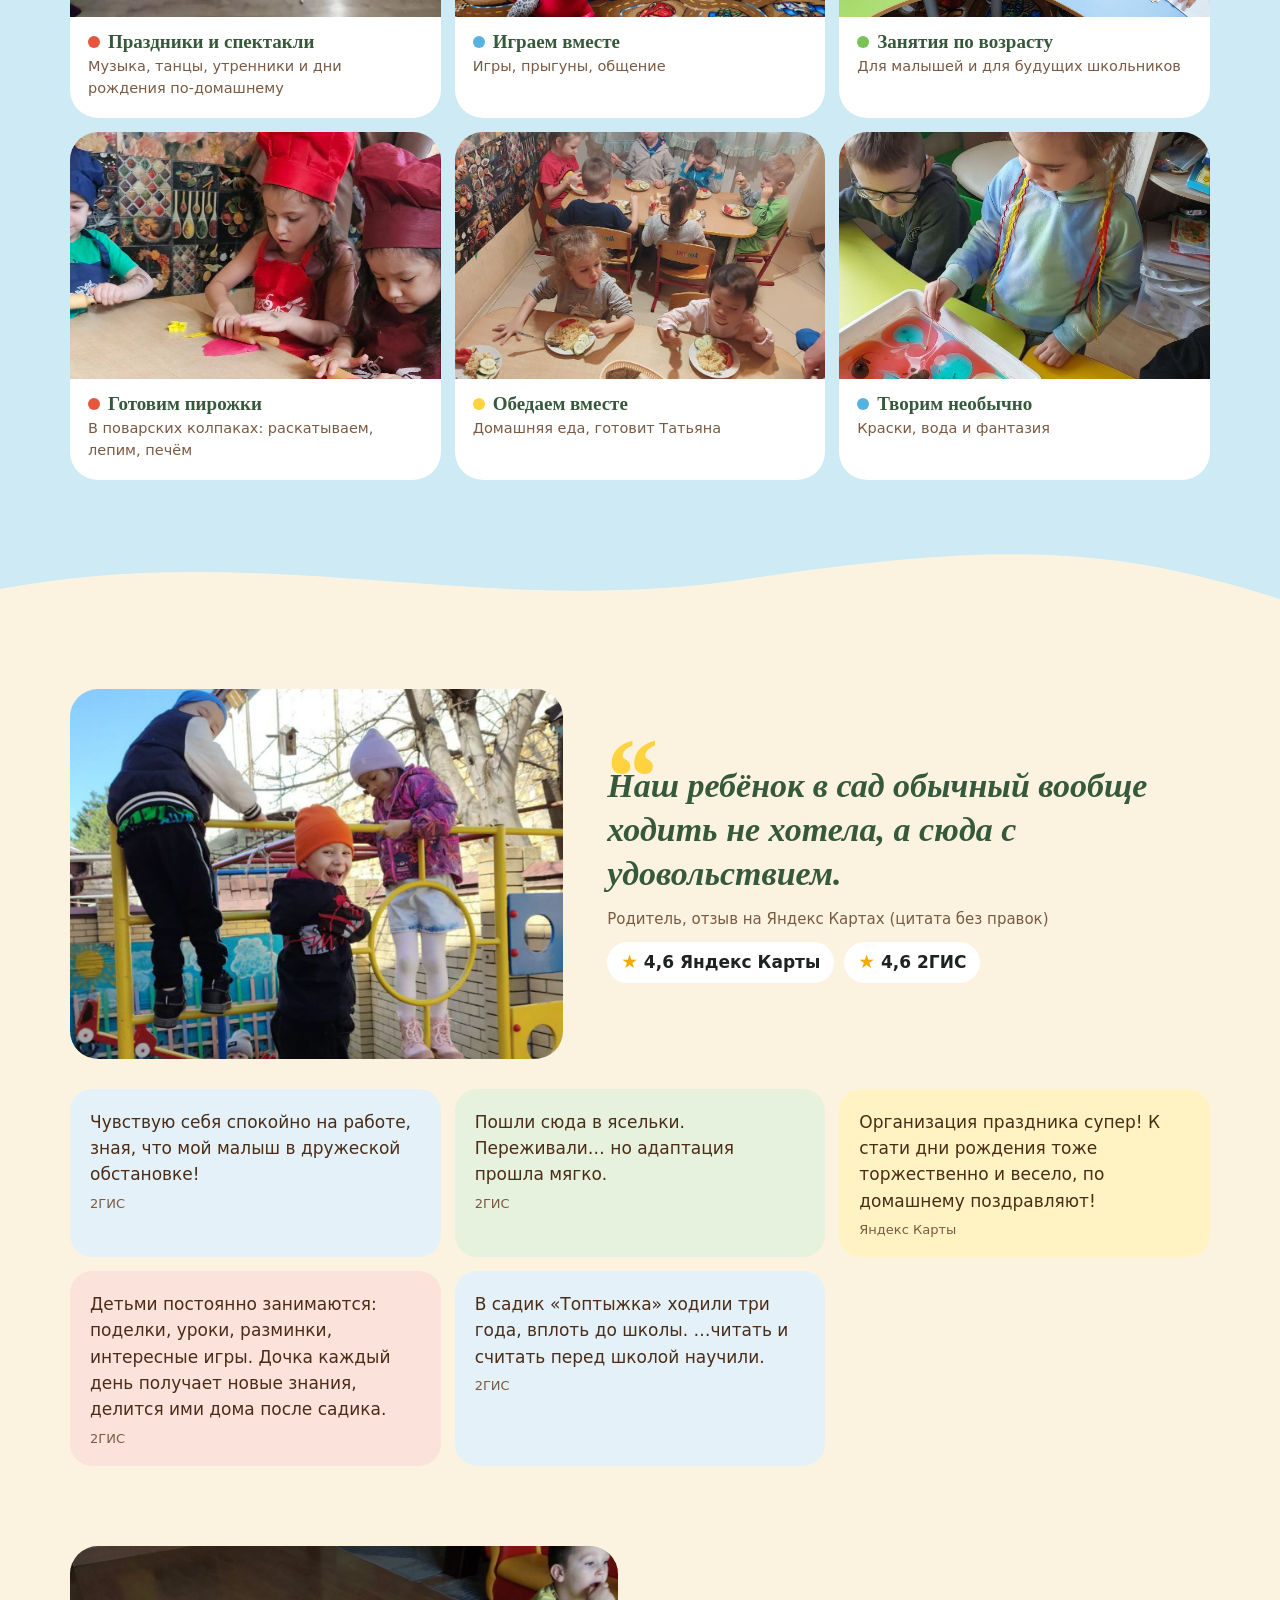
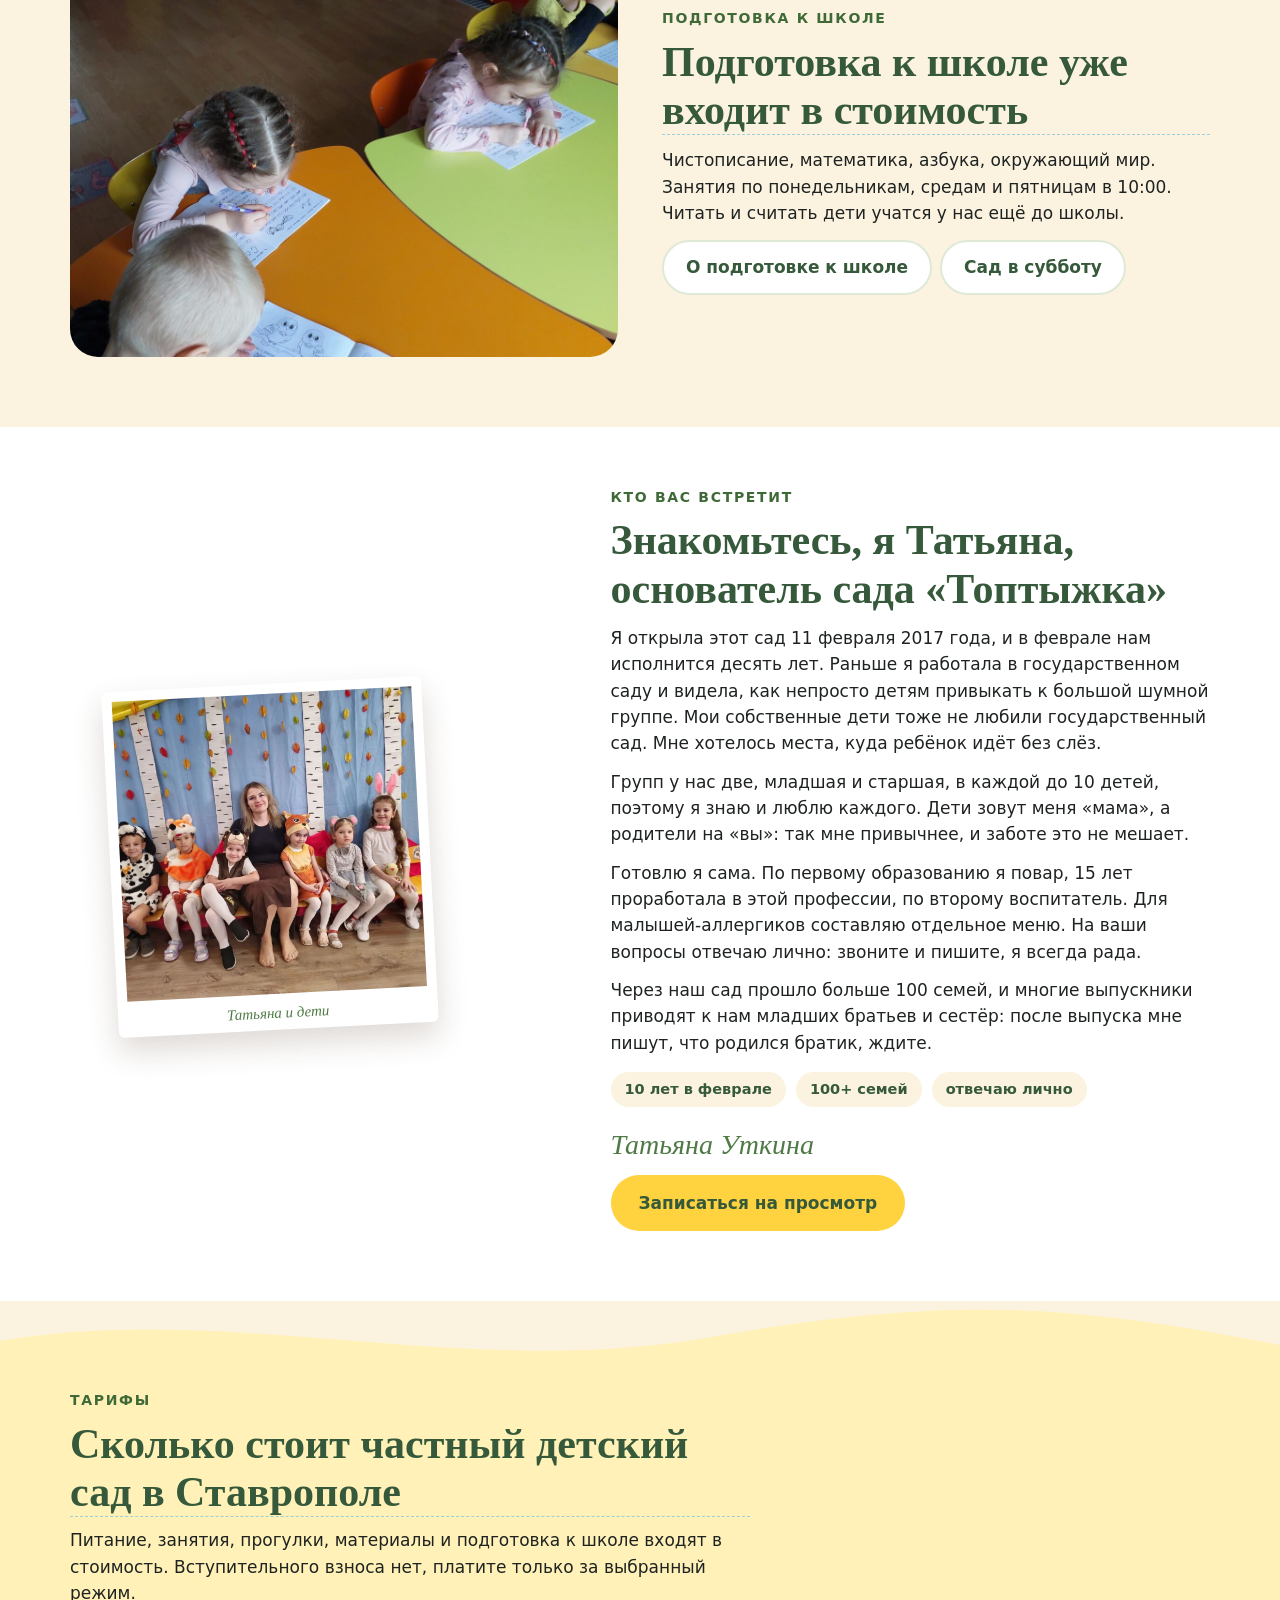
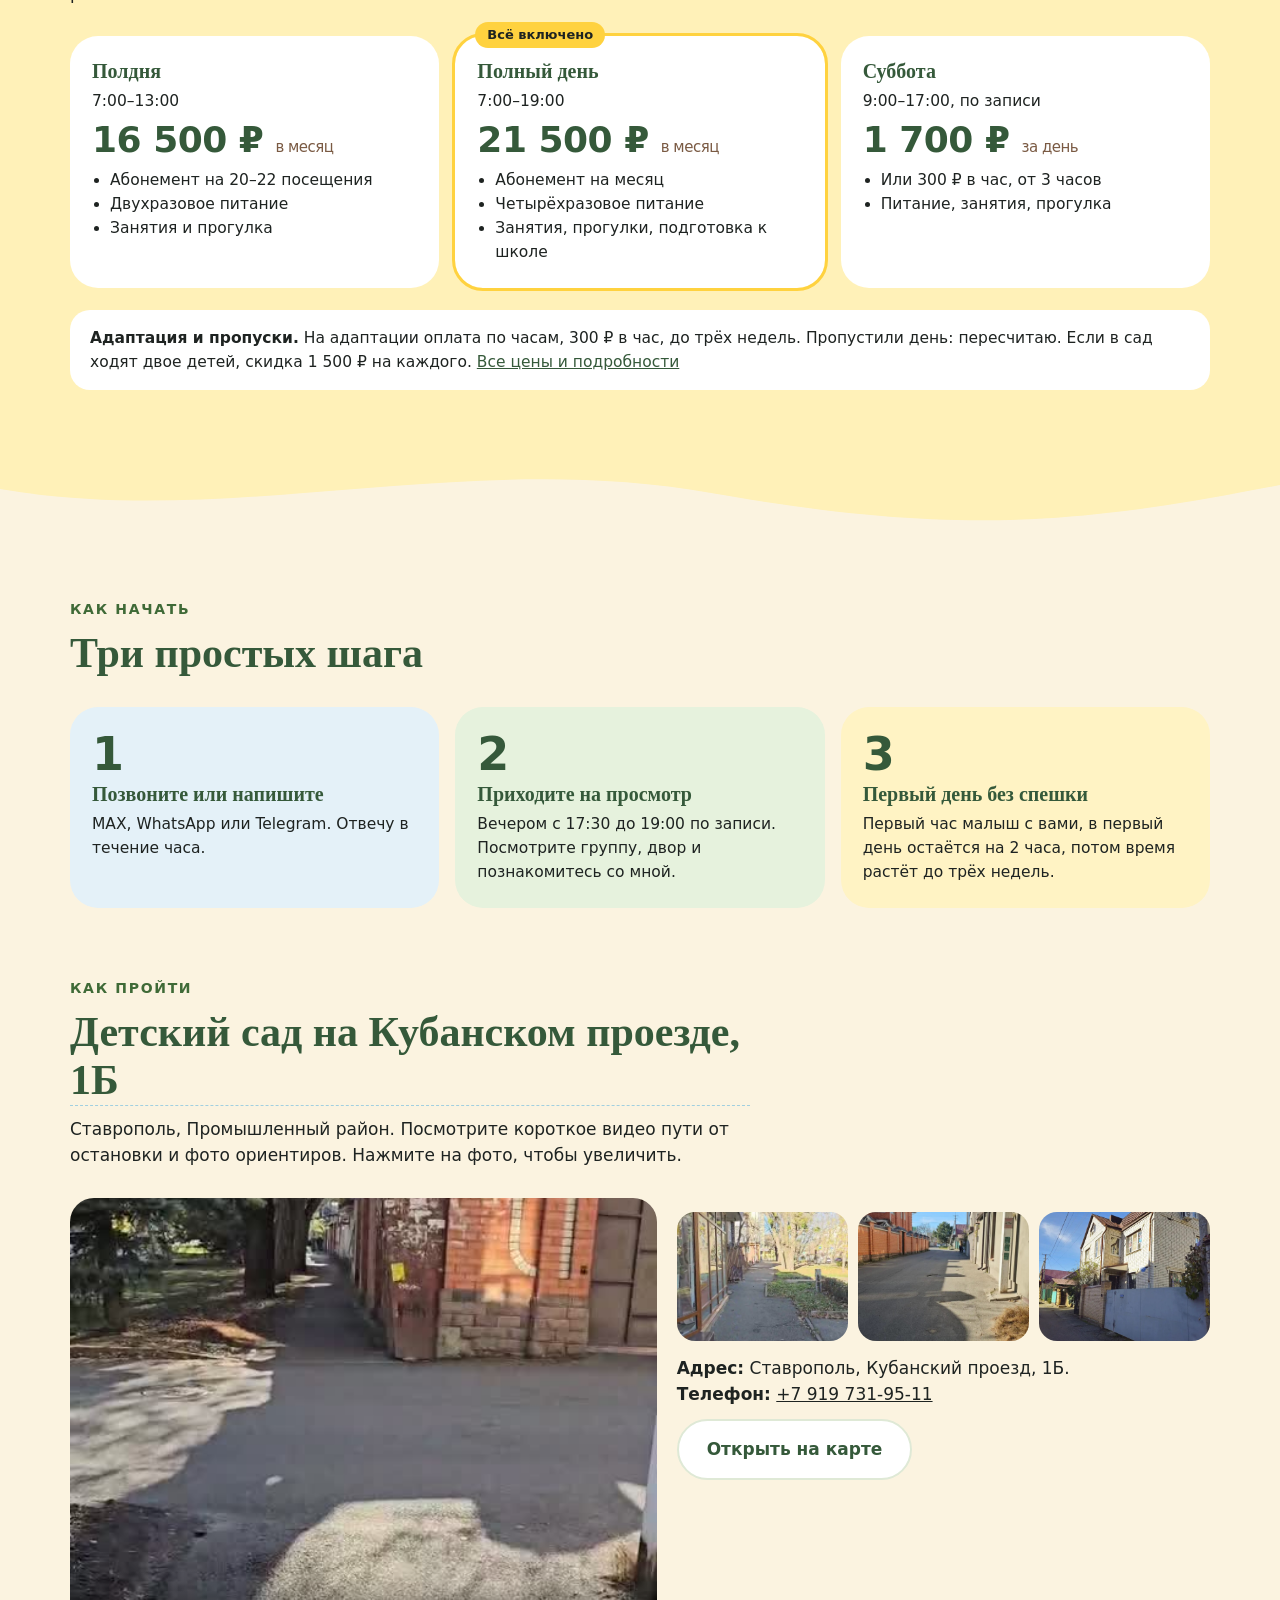
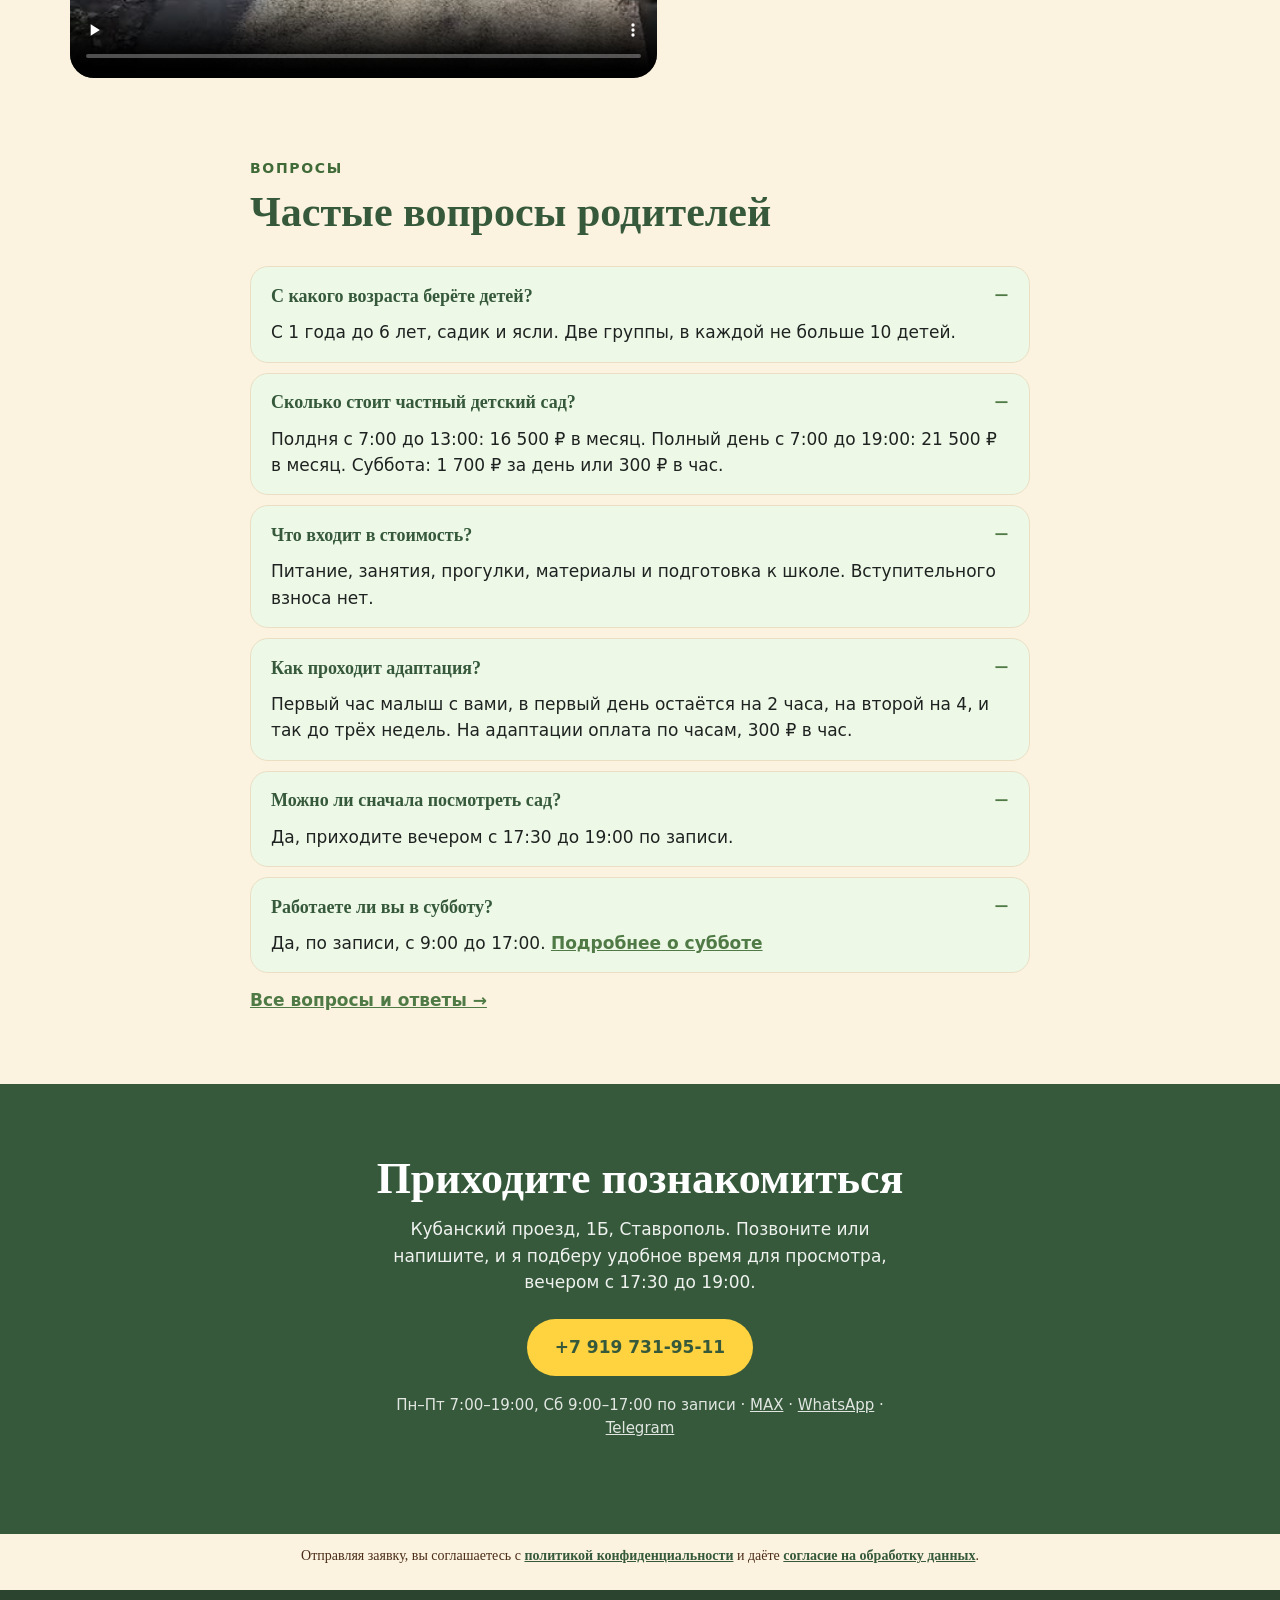
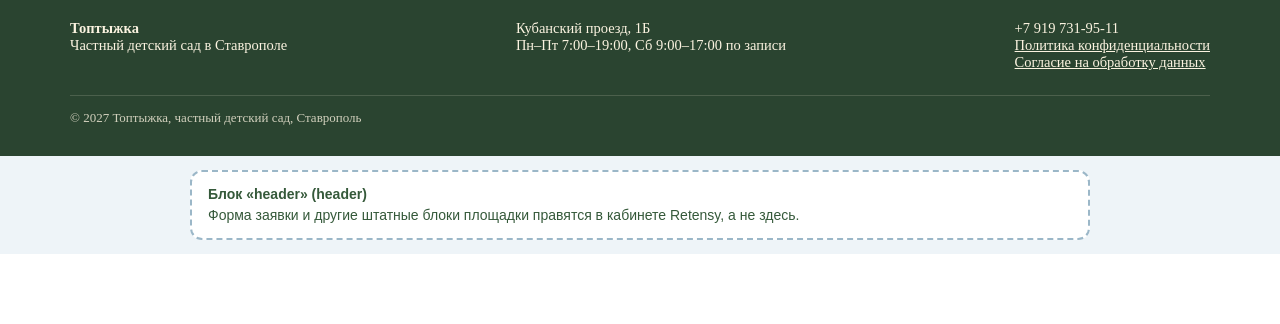
==== commit 947d92a2: "Редактор: ревизия 189" ====
--- a/glavnaya.html
+++ b/glavnaya.html
@@ -1,8 +1,8 @@
 <!doctype html>
 <html lang="ru"><head><meta name="robots" content="noindex,nofollow"><meta charset="utf-8"><meta name="viewport" content="width=device-width,initial-scale=1">
 <title>Редактор: Топтыжка</title>
-<link rel="stylesheet" href="editor.css?v=36">
-</head><body data-page="glavnaya" data-revision="187">
+<link rel="stylesheet" href="editor.css?v=37">
+</head><body data-page="glavnaya" data-revision="189">
 <div class="rb" data-file="glavnaya/01-SxvCBgVT.html" data-id="SxvCBgVT" data-label="Частный детский сад на Кубанском проезде, где вашего малыша "><style> :root{--cream:#FBF3E0;--sky:#CDEAF5;--blue:#58B2E0;--green:#79C257;--sun:#FFD23F;--red:#E8553D;--forest:#35593A;--leaf:#4F7A45;--ink:#1E2321;--muted:#7a5a43;--r:28px; --serif:Georgia,'Times New Roman',serif;--sans:'Segoe UI',system-ui,sans-serif} *{box-sizing:border-box;margin:0} .mk3{font:17px/1.55 var(--sans);color:var(--ink);background:var(--cream);overflow-x:hidden} img,video{display:block;max-width:100%}a{color:inherit} h1,h2,h3{font-family:var(--serif);color:var(--forest);line-height:1.15;font-weight:700} .wrap{max-width:1180px;margin:0 auto;padding:0 20px} section{position:relative} .kicker{color:var(--leaf);font-weight:600;font-size:14px;letter-spacing:.12em;text-transform:uppercase} .sec-head{max-width:680px;margin-bottom:30px}.sec-head h2{font-size:clamp(28px,3.4vw,42px);margin:8px 0 10px} .top{position:sticky;top:0;z-index:20;background:rgba(251,243,224,.94);backdrop-filter:blur(8px);border-bottom:1px solid #eadfc4} .top .wrap{display:flex;align-items:center;gap:22px;height:64px} .logo{font:700 22px var(--serif);color:var(--forest);text-decoration:none;display:flex;gap:8px;align-items:center} .logo i{width:30px;height:30px;border-radius:50%;background:var(--sun);display:grid;place-items:center;font-style:normal;font-size:17px} .top nav{display:flex;gap:6px;margin-left:auto}.top nav a{text-decoration:none;font-size:15px;padding:6px 12px;border-radius:99px;transition:.25s}.top nav a:hover{background:var(--sky)} .tel{font-weight:600;text-decoration:none;white-space:nowrap} .btn{display:inline-block;text-decoration:none;font-weight:700;padding:15px 28px;border-radius:99px;transition:.25s} .btn-main{background:linear-gradient(#FFD86B,#F5B23A);color:#4A2C17;box-shadow:0 6px 0 #D89A2B,0 14px 24px rgba(216,154,43,.35)} .btn-main:hover{transform:translateY(3px);box-shadow:0 3px 0 #D89A2B,0 8px 16px rgba(216,154,43,.3)} .btn-soft{background:#fff;border:2px solid #dfe9d6;color:var(--forest)}.btn-soft:hover{background:var(--sky);border-color:var(--sky)} .wave{display:block;width:100%;height:70px;margin-bottom:-1px}.wave.flip{transform:scaleY(-1);margin:-1px 0 0} .hero{padding:26px 0 14px}.hero .wrap{display:grid;grid-template-columns:1.05fr 1fr;gap:40px;align-items:center} .hero h1{font-size:clamp(30px,3.7vw,46px);margin:10px 0 14px}.hero p.lead{font-size:18px;max-width:540px} .hero-card{margin-top:24px;background:#fff;border-radius:var(--r);padding:18px 20px;display:flex;gap:16px;align-items:center;box-shadow:0 10px 30px rgba(74,44,23,.08);max-width:540px} .avatar{flex:none;width:64px;height:64px;border-radius:50%;background:var(--sky);display:grid;place-items:center;font-size:32px} .hero-card b{font-family:var(--serif);color:var(--forest);font-size:18px}.hero-card small{display:block;color:var(--muted)} .hero-cta{display:flex;gap:14px;flex-wrap:wrap;margin-top:18px}.vis{margin-top:12px;font-size:15px;color:var(--muted);max-width:540px} .msgs{margin-top:14px;font-size:14.5px;color:var(--muted)}.msgs a{color:var(--leaf);font-weight:600;text-decoration:none} .photo-blob{position:relative;aspect-ratio:1/.92} .photo-blob img{width:100%;height:100%;object-fit:cover;border-radius:46% 54% 42% 58%/52% 44% 56% 48%;box-shadow:0 20px 40px rgba(53,89,58,.18);animation:morph 14s ease-in-out infinite} @keyframes morph{50%{border-radius:56% 44% 54% 46%/44% 56% 44% 56%}} .sticker{position:absolute;left:-14px;bottom:30px;background:var(--sun);border-radius:22px;padding:12px 16px;font-weight:700;transform:rotate(-4deg);box-shadow:0 8px 18px rgba(0,0,0,.12);animation:bob 5s ease-in-out infinite} .sticker small{display:block;font-weight:500}@keyframes bob{50%{transform:rotate(-4deg) translateY(-8px)}} .patch{position:absolute;right:-8px;top:12px;width:70px;height:70px;border-radius:14px;background:var(--blue);border:3px dashed #fff;transform:rotate(8deg);display:grid;place-items:center;font-size:34px;box-shadow:0 6px 14px rgba(0,0,0,.12)} .facts{padding:34px 0 10px}.facts .wrap{display:grid;grid-template-columns:repeat(4,1fr);gap:14px} .fact{background:#fff;border-radius:20px;padding:18px 20px}.fact b{font:700 32px var(--serif);color:var(--forest);display:block;white-space:nowrap}.fact span{font-size:15px;color:var(--muted)} .cards{display:grid;grid-template-columns:repeat(3,1fr);gap:16px} .card{background:#fff;border-radius:var(--r);padding:24px 22px;transition:.3s} .card:hover{transform:translateY(-6px);box-shadow:0 18px 30px rgba(74,44,23,.1)} .card h3{font-size:20px;margin-bottom:6px}.card p{font-size:15.5px}.card a{color:var(--leaf);font-weight:600} .fears{padding:60px 0 20px} .why{background:#fff;padding:60px 0 50px} .bento{display:grid;grid-template-columns:repeat(4,1fr);grid-auto-rows:auto;gap:14px} .bento .card{background:var(--cream)}.bento .card:hover{background:#fff;outline:2px solid var(--sky)} .bento .photo{border-radius:var(--r);overflow:hidden;position:relative;min-height:200px} .bento .photo img{width:100%;height:100%;object-fit:cover;transition:transform .7s}.bento .photo:hover img{transform:scale(1.06)} .bento .photo span{position:absolute;left:12px;bottom:10px;background:rgba(255,255,255,.92);border-radius:99px;padding:4px 12px;font-size:13px;font-weight:600;color:var(--forest)} .b-a{grid-column:span 2;grid-row:span 2}.b-w{grid-column:span 2} .ico{width:48px;height:48px;border-radius:16px;display:grid;place-items:center;font-size:26px;margin-bottom:12px;background:#fff} .gallery{background:#fff;padding:20px 0 30px} .grid{display:grid;grid-template-columns:repeat(6,1fr);grid-auto-rows:150px;gap:12px} .grid figure{overflow:hidden;border-radius:24px;position:relative}.grid img{width:100%;height:100%;object-fit:cover;transition:transform .6s}.grid figure:hover img{transform:scale(1.07)} .g1{grid-column:span 3;grid-row:span 2}.g2{grid-column:span 3}.g3{grid-column:span 1}.g4{grid-column:span 2}.g5,.g6,.g7{grid-column:span 2;grid-row:span 2} .grid figcaption,.clipgrid figcaption,.band figcaption{position:absolute;left:12px;bottom:10px;background:rgba(255,255,255,.92);border-radius:99px;padding:4px 12px;font-size:13px;font-weight:600;color:var(--forest)} .video{margin-top:14px}.video video{width:100%;max-height:520px;border-radius:24px;background:#000;object-fit:cover}.video span{display:block;margin-top:8px;font-size:14px;color:var(--muted)} .clips{background:#fff;padding:10px 0 50px}.clipgrid{display:grid;grid-template-columns:repeat(3,1fr);gap:14px} .clipgrid figure{margin:0;position:relative;border-radius:24px;overflow:hidden;aspect-ratio:16/10;background:var(--sky)}.clipgrid video{width:100%;height:100%;object-fit:cover} .day{background:var(--sky);padding:30px 0 70px} .daygrid{display:grid;grid-template-columns:repeat(3,1fr);gap:14px} .daycard{border-radius:var(--r);overflow:hidden;background:#fff;transition:.3s}.daycard:hover{transform:translateY(-6px);box-shadow:0 18px 30px rgba(53,89,58,.15)} .daycard img{width:100%;aspect-ratio:3/2;object-fit:cover}.daycard div{padding:14px 18px 18px}.daycard h3{font-size:19px;margin-bottom:2px}.daycard p{font-size:14.5px;color:var(--muted)} .dot{display:inline-block;width:12px;height:12px;border-radius:50%;margin-right:8px;background:var(--c,var(--blue))} .quote{padding:70px 0 50px}.quote .wrap.main{display:grid;grid-template-columns:.9fr 1.1fr;gap:44px;align-items:center} .quote .pic{border-radius:var(--r);overflow:hidden;aspect-ratio:4/3}.quote .pic img{width:100%;height:100%;object-fit:cover;object-position:20% 40%} .quote blockquote{font:italic 600 clamp(24px,2.9vw,34px)/1.3 var(--serif);color:var(--forest);position:relative} .quote blockquote::before{content:"“";position:absolute;left:-6px;top:-58px;font-size:110px;color:var(--sun)} .quote cite{display:block;font:500 15px var(--sans);color:var(--muted);margin-top:14px;font-style:normal} .stars{margin-top:14px;display:flex;gap:10px;flex-wrap:wrap}.stars a{background:#fff;border-radius:99px;padding:6px 14px;font-weight:600;text-decoration:none}.stars a:hover{background:var(--sky)} .more-q{display:grid;grid-template-columns:repeat(3,1fr);gap:14px;margin-top:30px} .more-q figure{background:#fff;border-radius:22px;padding:20px;margin:0}.more-q cite{display:block;margin-top:8px;font-size:13px;color:var(--muted);font-style:normal} .school{padding:30px 0 70px}.school .wrap{display:grid;grid-template-columns:1fr 1fr;gap:44px;align-items:center} .school .pic{border-radius:var(--r);overflow:hidden;aspect-ratio:4/3}.school .pic img{width:100%;height:100%;object-fit:cover} .school .btn{margin:14px 8px 0 0;padding:12px 22px} .tanya{background:#fff;padding:60px 0 70px}.tanya .wrap{display:grid;grid-template-columns:.9fr 1.1fr;gap:50px;align-items:center} .polas{position:relative;height:430px} .pola{position:absolute;background:#fff;padding:10px 10px 36px;border-radius:6px;box-shadow:0 14px 30px rgba(74,44,23,.18)} .pola img{width:260px;height:260px;object-fit:cover}.pola span{position:absolute;bottom:8px;left:0;right:0;text-align:center;font:italic 15px var(--serif);color:var(--leaf)} .p1{left:0;top:10px;transform:rotate(-5deg)}.p2{left:150px;top:150px;transform:rotate(4deg)} .polas .patch{right:20px;top:0} .tanya p{margin-bottom:12px}.chips{display:flex;gap:10px;flex-wrap:wrap;margin:16px 0 22px}.chips span{background:var(--cream);border-radius:99px;padding:6px 14px;font-weight:600;font-size:14.5px;color:var(--forest)} .sign{font:italic 28px var(--serif);color:var(--leaf);margin:6px 0 14px} .band{padding:0 0 60px}.band .wrap{display:grid;grid-template-columns:1fr 1fr;gap:14px}.band figure{margin:0;position:relative;border-radius:28px;overflow:hidden;aspect-ratio:3/2}.band img{width:100%;height:100%;object-fit:cover;transition:transform .8s}.band figure:hover img{transform:scale(1.05)} .price{background:#FFF1B8;padding:20px 0 70px} .price .card{background:#fff;position:relative}.price .card.hit{outline:3px solid var(--sun);transform:translateY(-8px)} .price .tag{position:absolute;top:-14px;left:20px;background:var(--sun);border-radius:99px;padding:3px 12px;font-size:13px;font-weight:700} .price .sum{font:700 36px var(--serif);color:var(--forest);margin:6px 0}.price .sum small{font:500 15px var(--sans);color:var(--muted)} .price ul{padding-left:18px;margin-top:8px;font-size:15.5px} .pnote{margin-top:22px;background:#fff;border-radius:20px;padding:16px 20px;font-size:15.5px} .how{padding:70px 0 40px}.num{font:700 46px var(--serif);color:var(--sun);line-height:1;margin-bottom:6px} .where{padding:30px 0 50px}.wgrid{display:grid;grid-template-columns:1.1fr 1fr;gap:20px;align-items:start} .wgrid video{width:100%;max-height:480px;border-radius:24px;background:#000;object-fit:cover} .threepics{display:grid;grid-template-columns:repeat(3,1fr);gap:10px;margin:14px 0}.threepics img{border-radius:18px;aspect-ratio:4/3;object-fit:cover;width:100%} .faq{padding:30px 0 70px}.faq .wrap{max-width:820px} details{background:#fff;border:1px solid #eadfc4;border-radius:18px;padding:16px 20px;margin-bottom:10px;transition:.25s}details:hover{background:#EAF6FC}details[open]{background:#EEF8E7} summary{cursor:pointer;font:600 18px var(--serif);color:var(--forest);list-style:none;display:flex;justify-content:space-between;align-items:center;gap:14px}summary::-webkit-details-marker{display:none} summary::after{content:"+";flex:none;font-size:26px;line-height:1;color:var(--leaf)}details[open] summary::after{content:"−"} details p{margin-top:10px}.faq a{color:var(--leaf);font-weight:600} .final{background:var(--forest);color:#fff;padding:70px 0;text-align:center} .final h2{color:#fff;font-size:clamp(28px,3.6vw,44px)}.final p{max-width:560px;margin:12px auto 24px;opacity:.92} .final .small{font-size:15px;margin-top:18px;opacity:.85}.final .small a{color:#fff} .bg{display:none;width:42px;height:42px;border-radius:14px;background:#fff;border:1px solid #eadfc4;place-items:center;font-size:22px;line-height:1;text-decoration:none;color:var(--forest)}.mm{display:none;position:fixed;left:0;right:0;top:56px;bottom:0;background:#FBF3E0;z-index:19;overflow:auto;padding:10px 20px 90px}.mm:target{display:block}.mm a.i{display:block;padding:15px 6px;border-bottom:1px solid #eadfc4;font:600 20px var(--serif);color:var(--forest);text-decoration:none}.mm .hero-cta{margin-top:20px}.mm .x{color:var(--muted);font:500 15px var(--sans);text-align:center;margin-top:14px;display:block;text-decoration:none} @keyframes rise{from{opacity:0;transform:translateY(34px)}to{opacity:1;transform:none}} .hero .wrap>*,.facts .fact{animation:rise .9s both}.hero .wrap>*:nth-child(2){animation-delay:.15s}.fact:nth-child(2){animation-delay:.1s}.fact:nth-child(3){animation-delay:.2s}.fact:nth-child(4){animation-delay:.3s} @supports (animation-timeline:view()){.card,.bento .photo,.grid figure,.daycard,.quote .wrap>*,.tanya .wrap>*,.sec-head,.more-q figure{animation:rise linear both;animation-timeline:view();animation-range:entry 0% entry 45%}} @media (prefers-reduced-motion:reduce){*{animation:none!important;transition:none!important}} @media(max-width:900px){ .top nav{display:none}.top .wrap{height:56px;gap:10px}.tel{display:none}.top .btn-main{margin-left:auto}.bg{display:grid} .hero .wrap,.quote .wrap.main,.tanya .wrap,.school .wrap,.wgrid{grid-template-columns:1fr}.photo-blob{order:-1;aspect-ratio:1/.8} .facts .wrap{grid-template-columns:1fr 1fr}.cards,.daygrid,.more-q,.clipgrid{grid-template-columns:1fr} .bento{grid-template-columns:1fr 1fr}.b-a,.b-w{grid-column:span 2}.b-a{grid-row:span 1} .grid{grid-template-columns:repeat(2,1fr);grid-auto-rows:140px}.grid figure{grid-column:span 1!important;grid-row:span 1!important}.grid .g1{grid-column:span 2!important;grid-row:span 2!important} .sticker{left:6px}.patch{right:6px}.band .wrap{grid-template-columns:1fr}.polas{height:380px}.pola img{width:210px;height:210px}.p2{left:130px;top:170px}.polas{height:430px} .price .card.hit{transform:none} } @media(max-width:560px){.fact b{font-size:26px}.tel{display:none}.top .btn-main{margin-left:auto}.btn{padding:14px 22px}.hero-card{flex-direction:column;text-align:center}.bento{grid-template-columns:1fr}.b-a,.b-w{grid-column:span 1}.threepics{grid-template-columns:1fr 1fr}} </style><div class='mk3'><header class='top'><div class='wrap'><a class='logo' href='#'><i>🧸</i>Топтыжка</a><nav><a href='#why'>Почему мы</a><a href='#day'>Наш день</a><a href='#otzyvy'>Отзывы</a><a href='#price'>Тарифы</a><a href='#how'>Как начать</a><a href='#faq'>Вопросы</a></nav><a class='tel' href='tel:+79197319511'>+7 919 731-95-11</a><a class='btn btn-main' style='padding:10px 20px' href='#form'>Записаться</a><a class='bg' href='#mm' aria-label='Меню'>☰</a></div></header><div class='mm' id='mm'><a class='i' href='#why'>Почему мы</a><a class='i' href='#day'>Наш день</a><a class='i' href='#otzyvy'>Отзывы</a><a class='i' href='#price'>Тарифы</a><a class='i' href='#how'>Как начать</a><a class='i' href='#faq'>Вопросы</a><a class='i' href='yasli-stavropol/'>Ясли</a><a class='i' href='podgotovka-k-shkole/'>Подготовка к школе</a><a class='i' href='sad-v-subbotu/'>Сад в субботу</a><a class='i' href='tseny/'>Цены</a><div class='hero-cta'><a class='btn btn-main' href='#form'>Записаться на просмотр</a><a class='btn btn-soft' href='tel:+79197319511'>+7 919 731-95-11</a></div><a class='x' href='#x'>Закрыть меню</a></div><section class='hero'><div class='wrap'><div><div class='kicker'>Ставрополь · Промышленный район · Кубанский проезд, 1Б</div><h1>Частный детский сад на Кубанском проезде, где вашего малыша знают по имени</h1><p class='lead'>Садик и ясли для детей от 1 года до 6 лет. В группе не больше 10 малышей, работаем с 7:00 до 19:00 и по субботам. Питание, занятия и подготовка к школе уже в стоимости, взносов нет.</p><div class='hero-cta'><a class='btn btn-main' href='#form'>Записаться на просмотр</a><a class='btn btn-soft' href='tel:+79197319511'>Позвонить</a></div><p class='vis'><b>Просмотр вечером, с 17:30 до 19:00, по записи.</b> Покажу группу и двор и отвечу на все вопросы.</p><p class='msgs'>Или напишите мне: <a href='https://max.ru/u/f9LHodD0cOKMxOxEzPnBJaD80XWG0SdVzUSUioYIpoT9qydU1t_LxvP7VS0'>MAX</a> · <a href='https://wa.me/79197319511'>WhatsApp</a> · <a href='https://t.me/+79197319511'>Telegram</a>. Отвечу в течение часа.</p></div><div class='photo-blob'><img src='assets/hero-druzya-l0h0.jpg' alt='Две девочки обнимаются на прогулке в детском саду Топтыжка'><div class='patch'>🧸</div><div class='sticker'>4,6 в Яндекс Картах и 2ГИС<small>«как дома»</small></div></div></div></section><section class='facts'><div class='wrap'><div class='fact'><b>до 10</b><span>детей в группе</span></div><div class='fact'><b>7:00–19:00</b><span>и суббота по записи</span></div><div class='fact'><b>с 2017</b><span>года работаем</span></div><div class='fact'><b>100+</b><span>семей прошли через сад</span></div></div></section></div></div>
 
 <div class="rb-plain" data-id="tEZdcA6q"><div class="rb-plain-in"><b>Блок «Запишитесь на вечерний просмотр» (form)</b><br>Форма заявки и другие штатные блоки площадки правятся в кабинете Retensy, а не здесь.</div></div>
@@ -76,5 +76,5 @@
 <div class="rb rb-style" data-file="glavnaya/36-PvNZGdEh.html" data-id="PvNZGdEh" data-label="Стили (не редактируются)" hidden-edit><style>.sticky a[href='#form']{background:#FFD23F !important;color:#35593A !important;box-shadow:none !important;background-image:none !important}</style></div>
 
 <div class="rb rb-style" data-file="glavnaya/37-qshAcdLD.html" data-id="qshAcdLD" data-label="Стили (не редактируются)" hidden-edit><style>.rs-field--check input[type=checkbox]{-webkit-appearance:none;appearance:none;width:26px;height:26px;flex:none;cursor:pointer;margin:0 12px 0 0;border:2.5px solid #FFD23F;border-radius:8px;background:#fff;box-shadow:0 1px 4px rgba(53,89,58,.18);transition:background .15s,transform .15s}.rs-field--check input[type=checkbox]:hover{background:#FFF1B8}.rs-field--check input[type=checkbox]:checked{border-color:#FFD23F;background:#FFD23F url("data:image/svg+xml,%3Csvg xmlns='http://www.w3.org/2000/svg' viewBox='0 0 16 16'%3E%3Cpath d='M3 8.5l3.2 3.2L13 4.8' fill='none' stroke='%2335593A' stroke-width='2.6' stroke-linecap='round' stroke-linejoin='round'/%3E%3C/svg%3E") center/18px no-repeat;transform:scale(1.04)}.rs-field--check input[type=checkbox]:focus-visible{outline:3px solid #58B2E0;outline-offset:2px}.rs-field--check{align-items:flex-start}</style></div>
-<script src="config.js?v=36"></script><script src="editor.js?v=36"></script>
+<script src="config.js?v=37"></script><script src="editor.js?v=37"></script>
 </body></html>
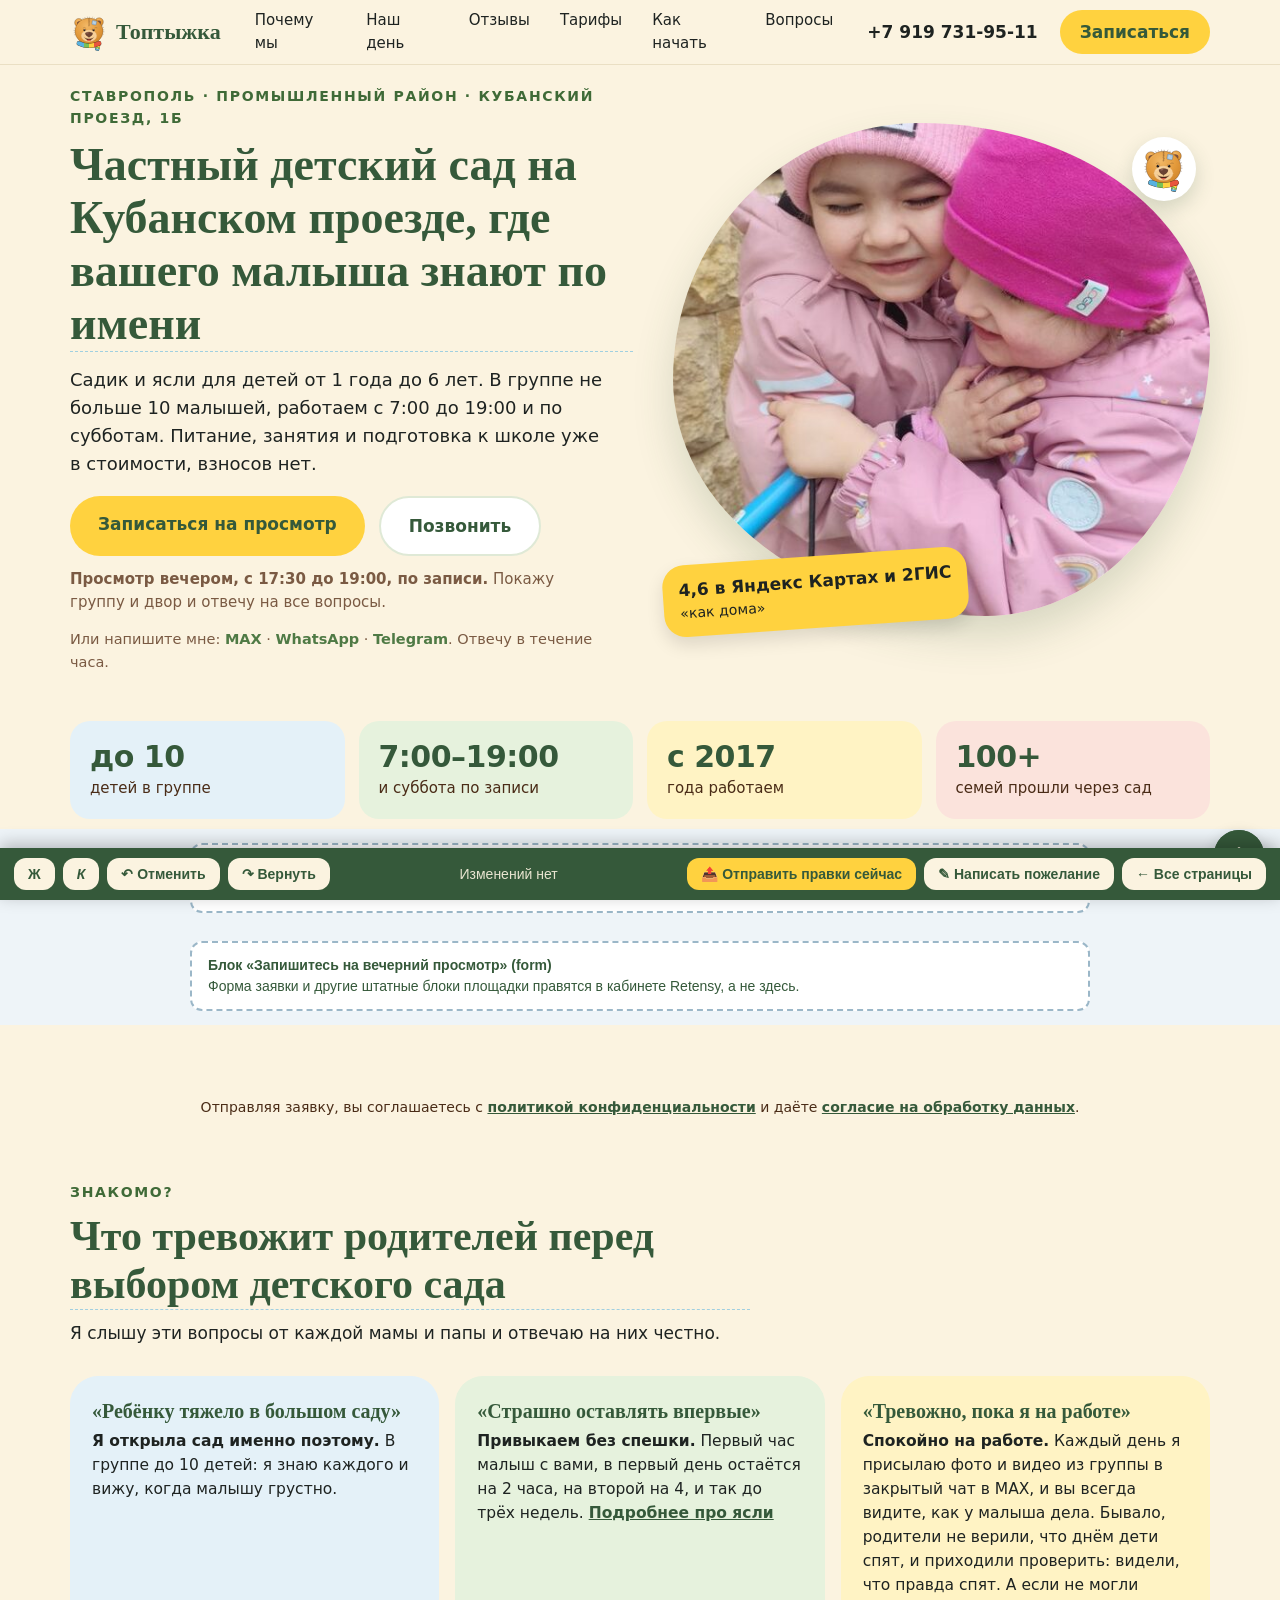
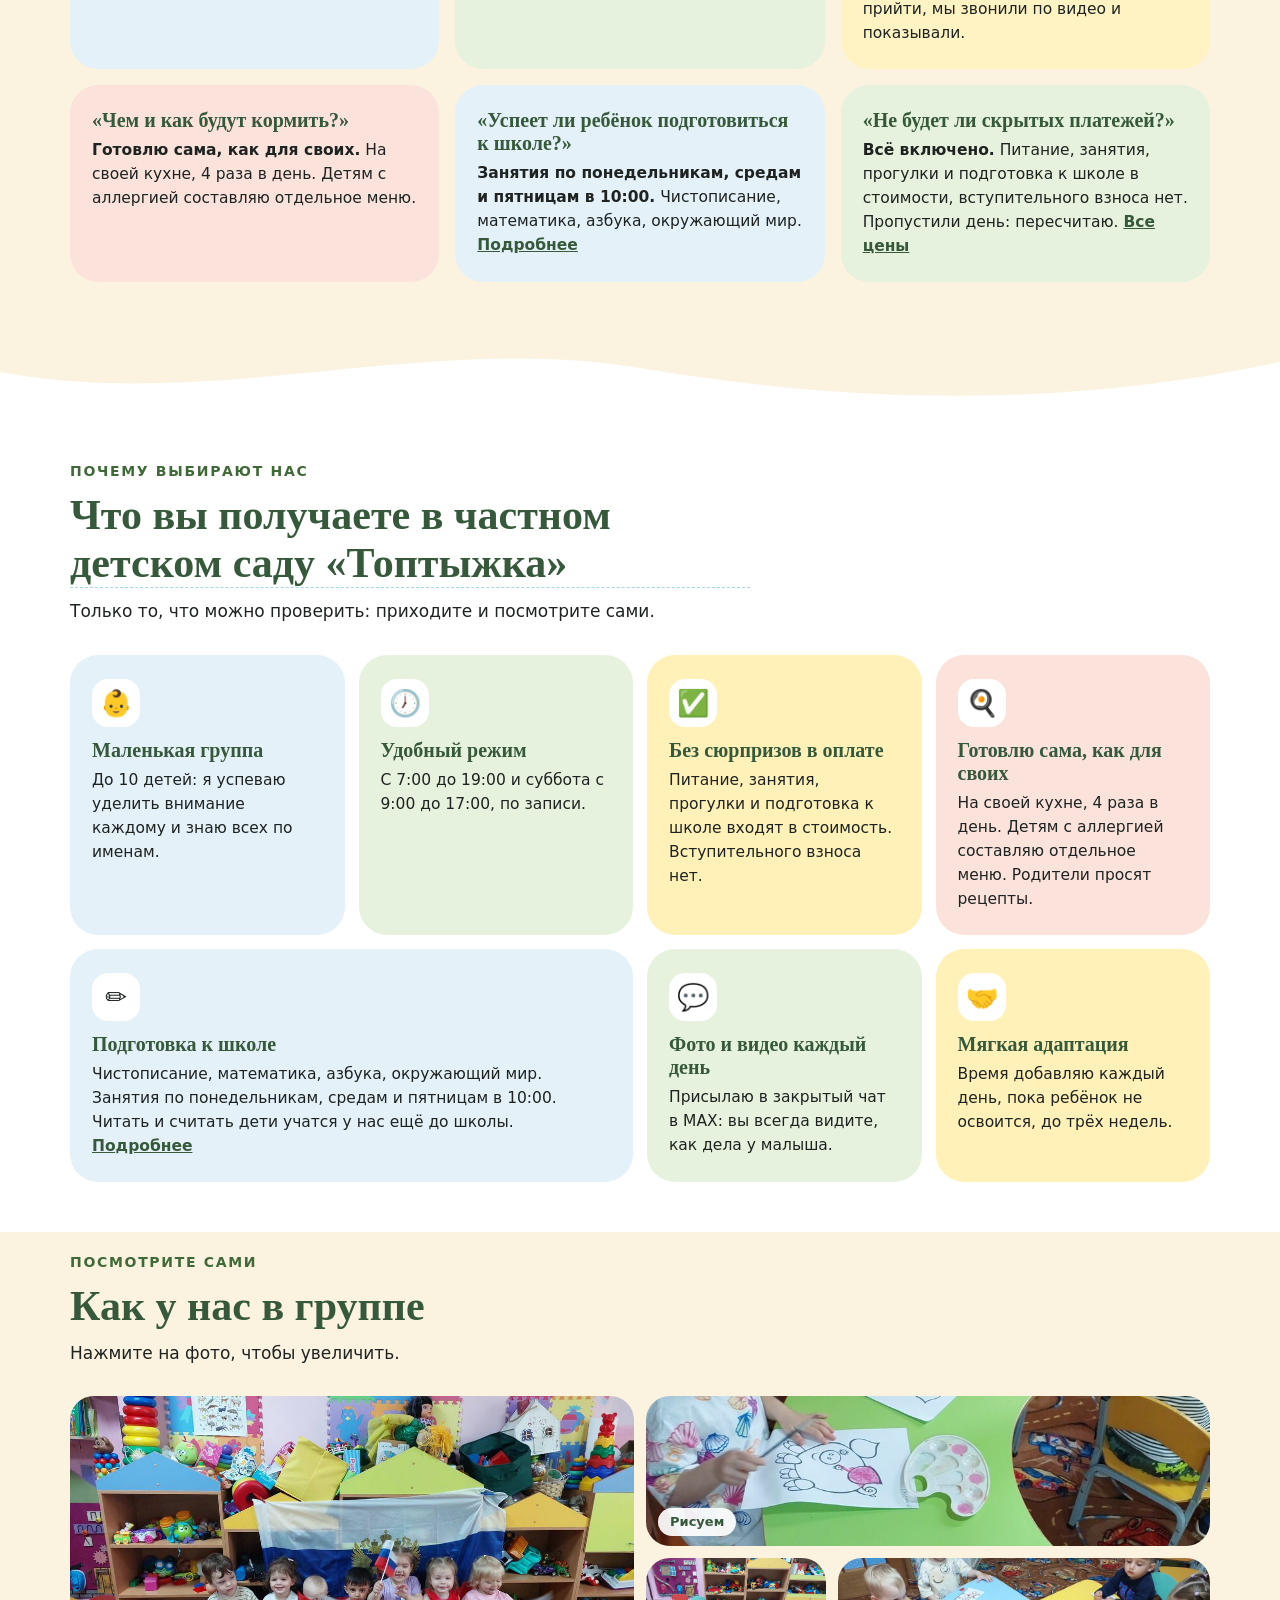
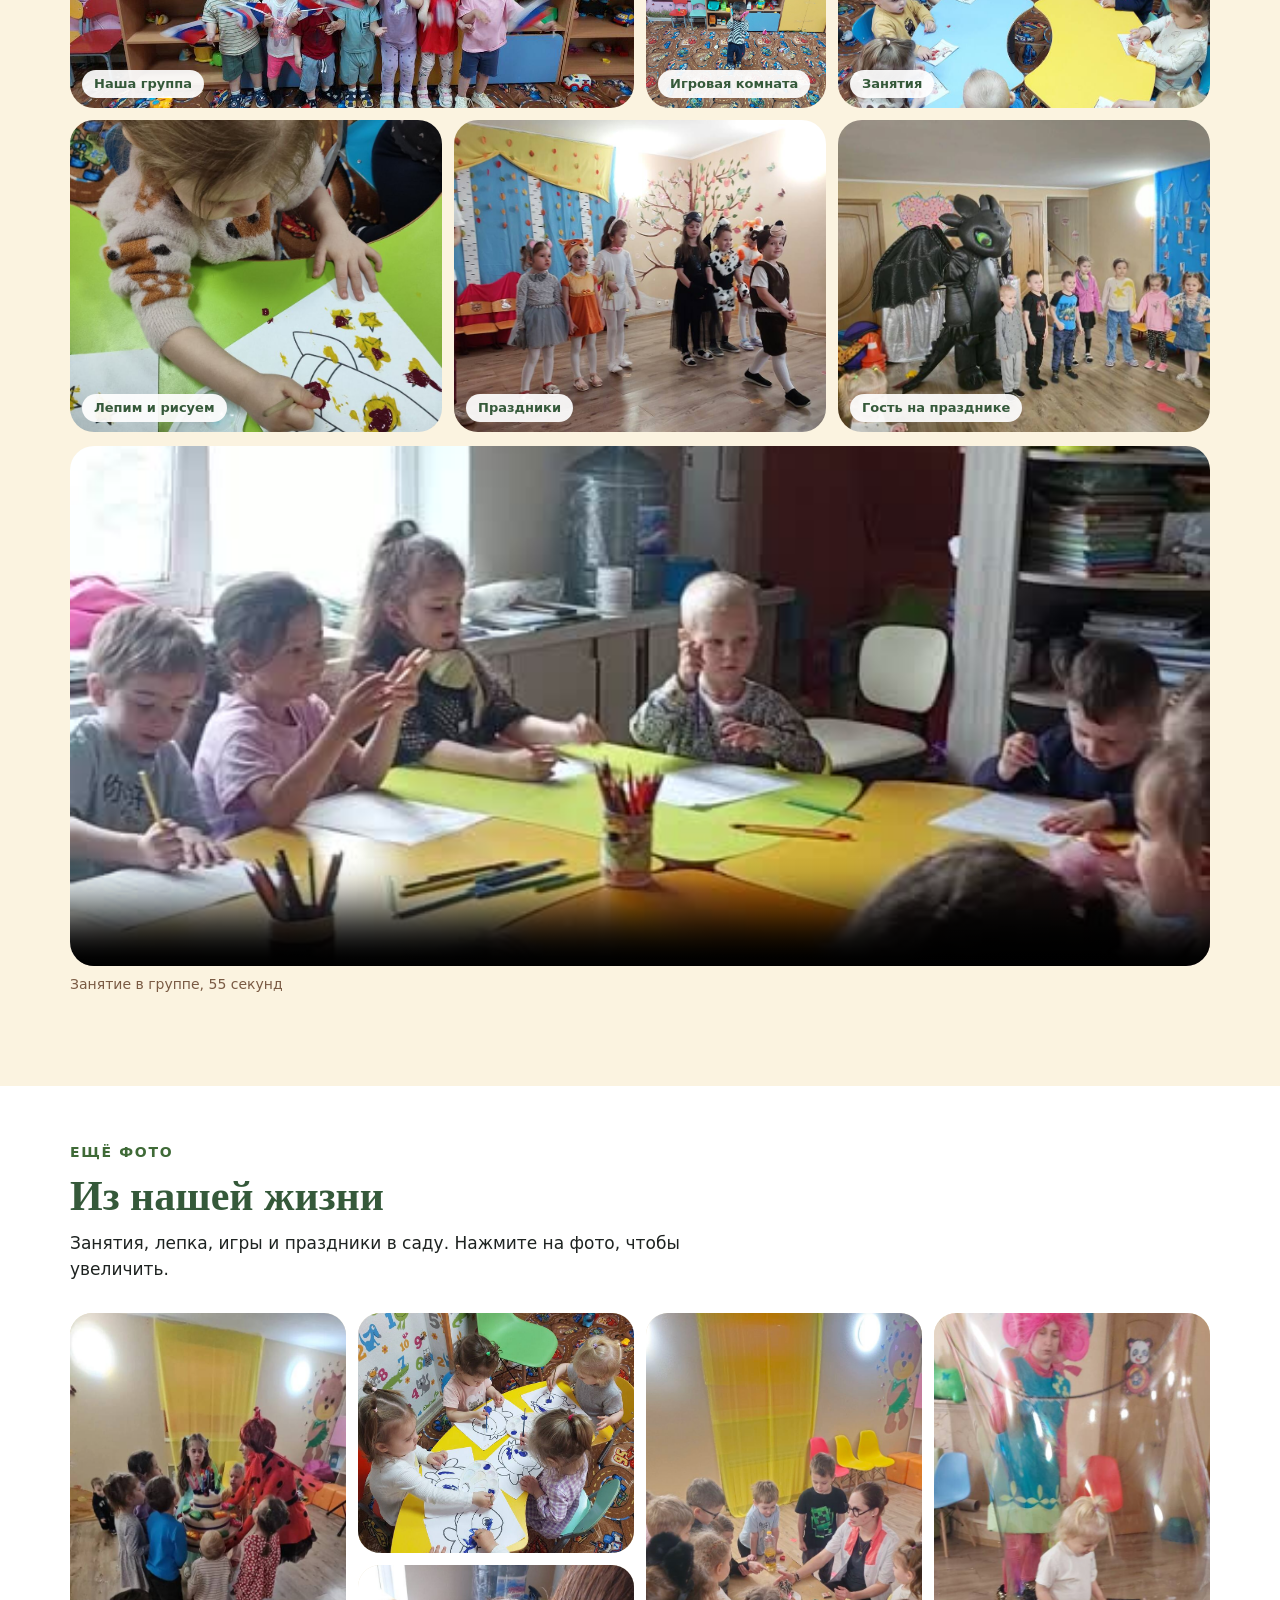
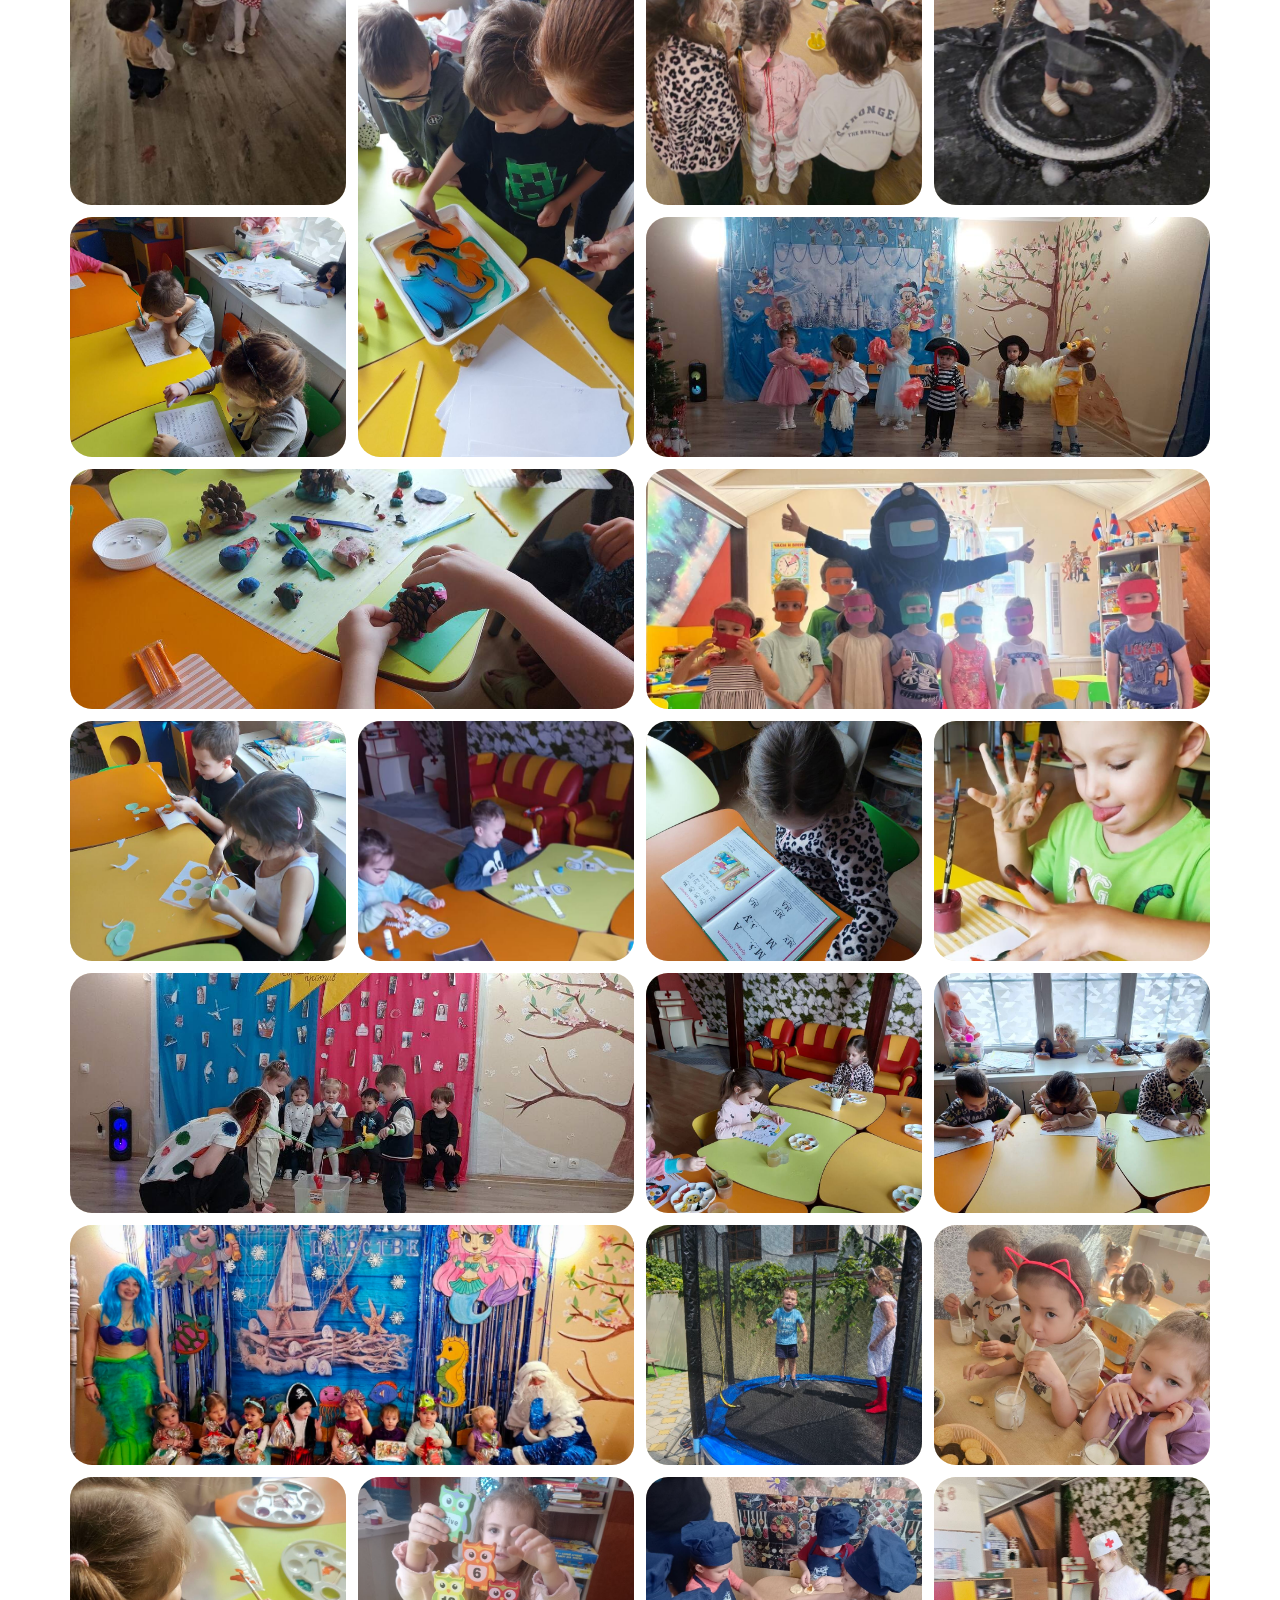
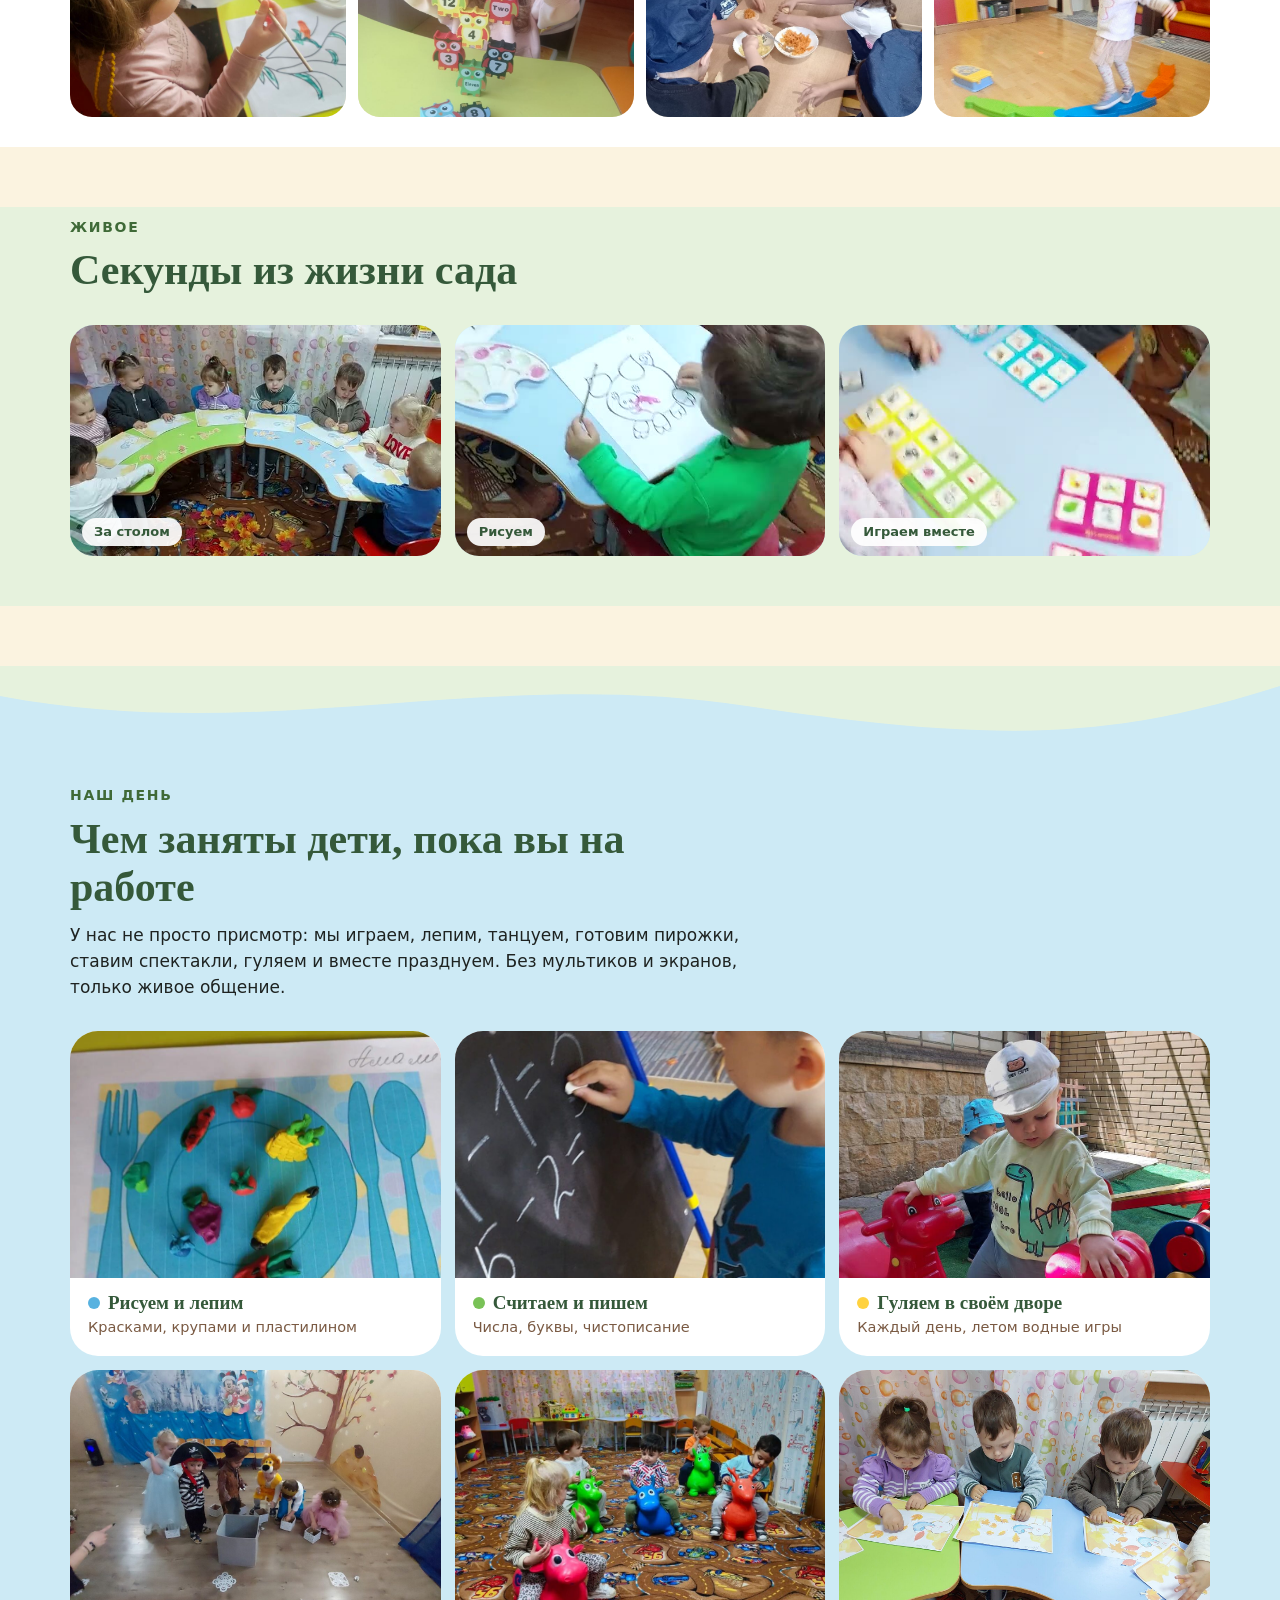
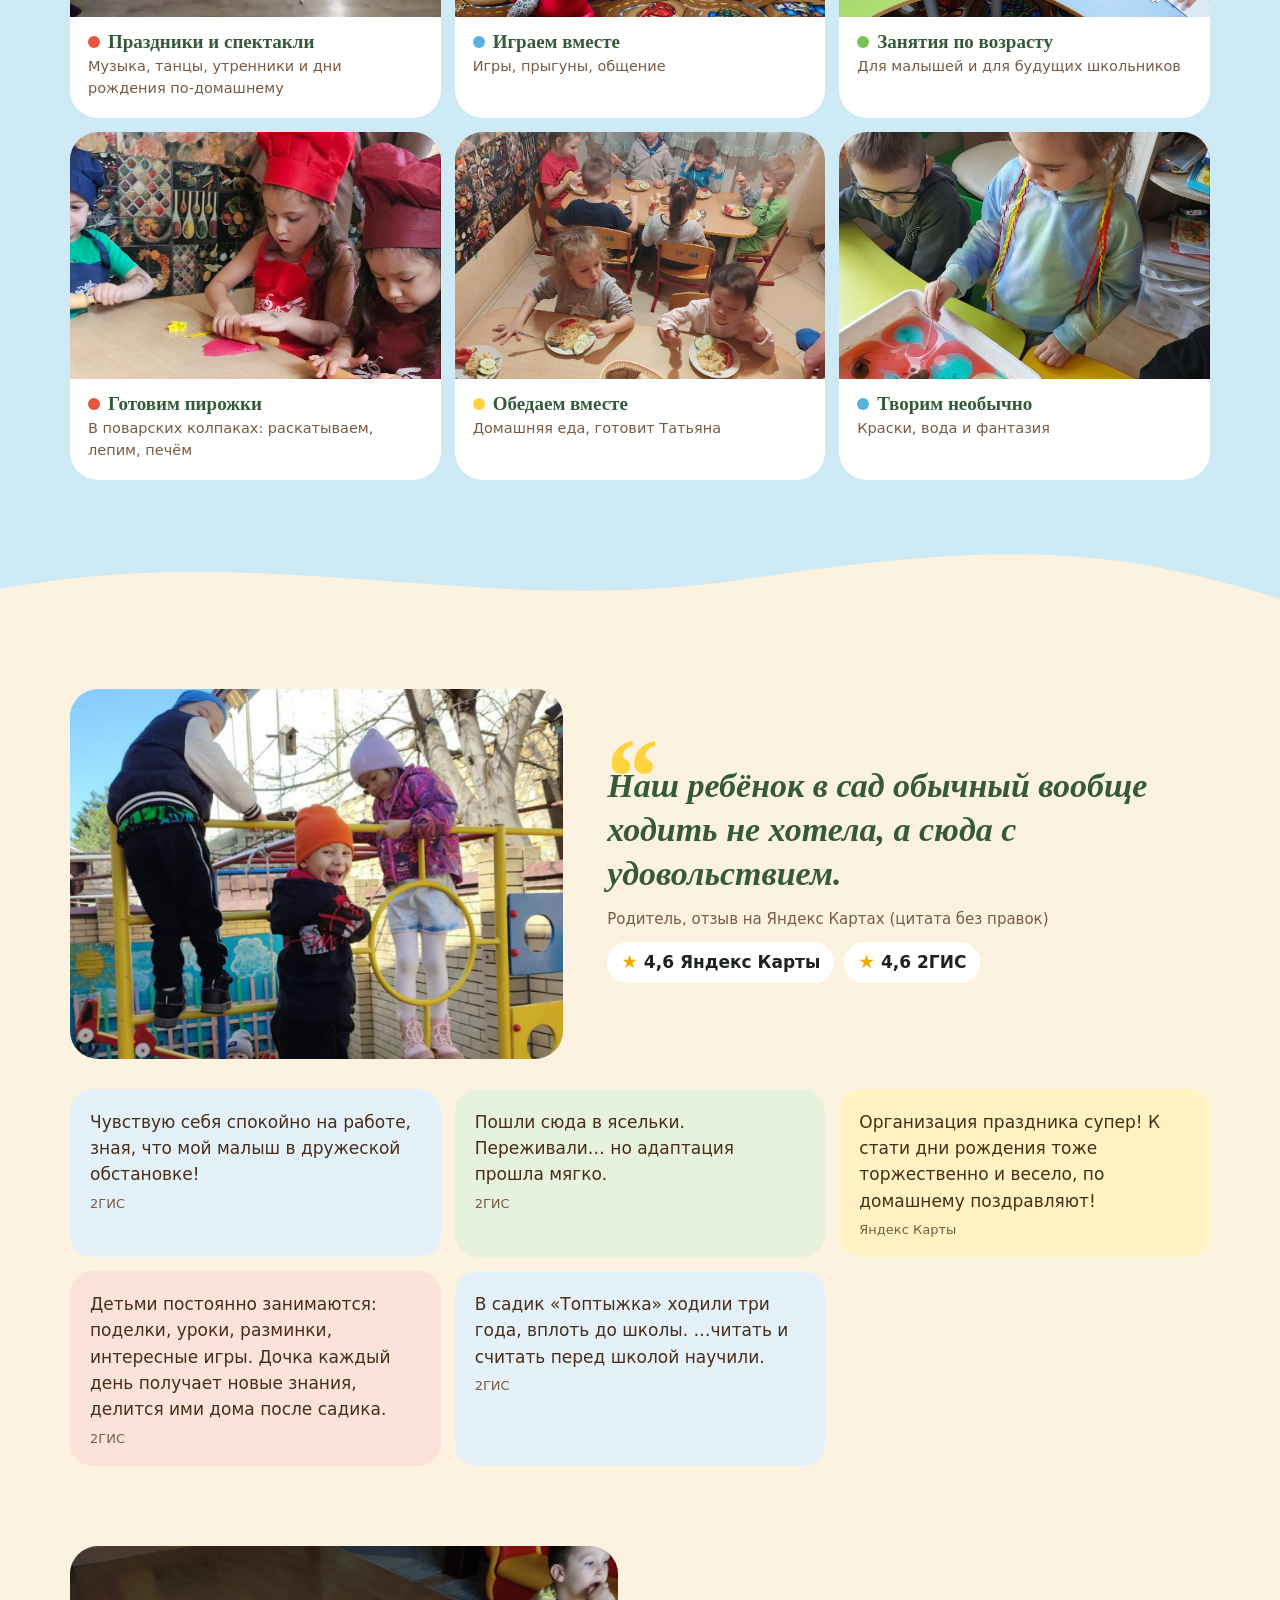
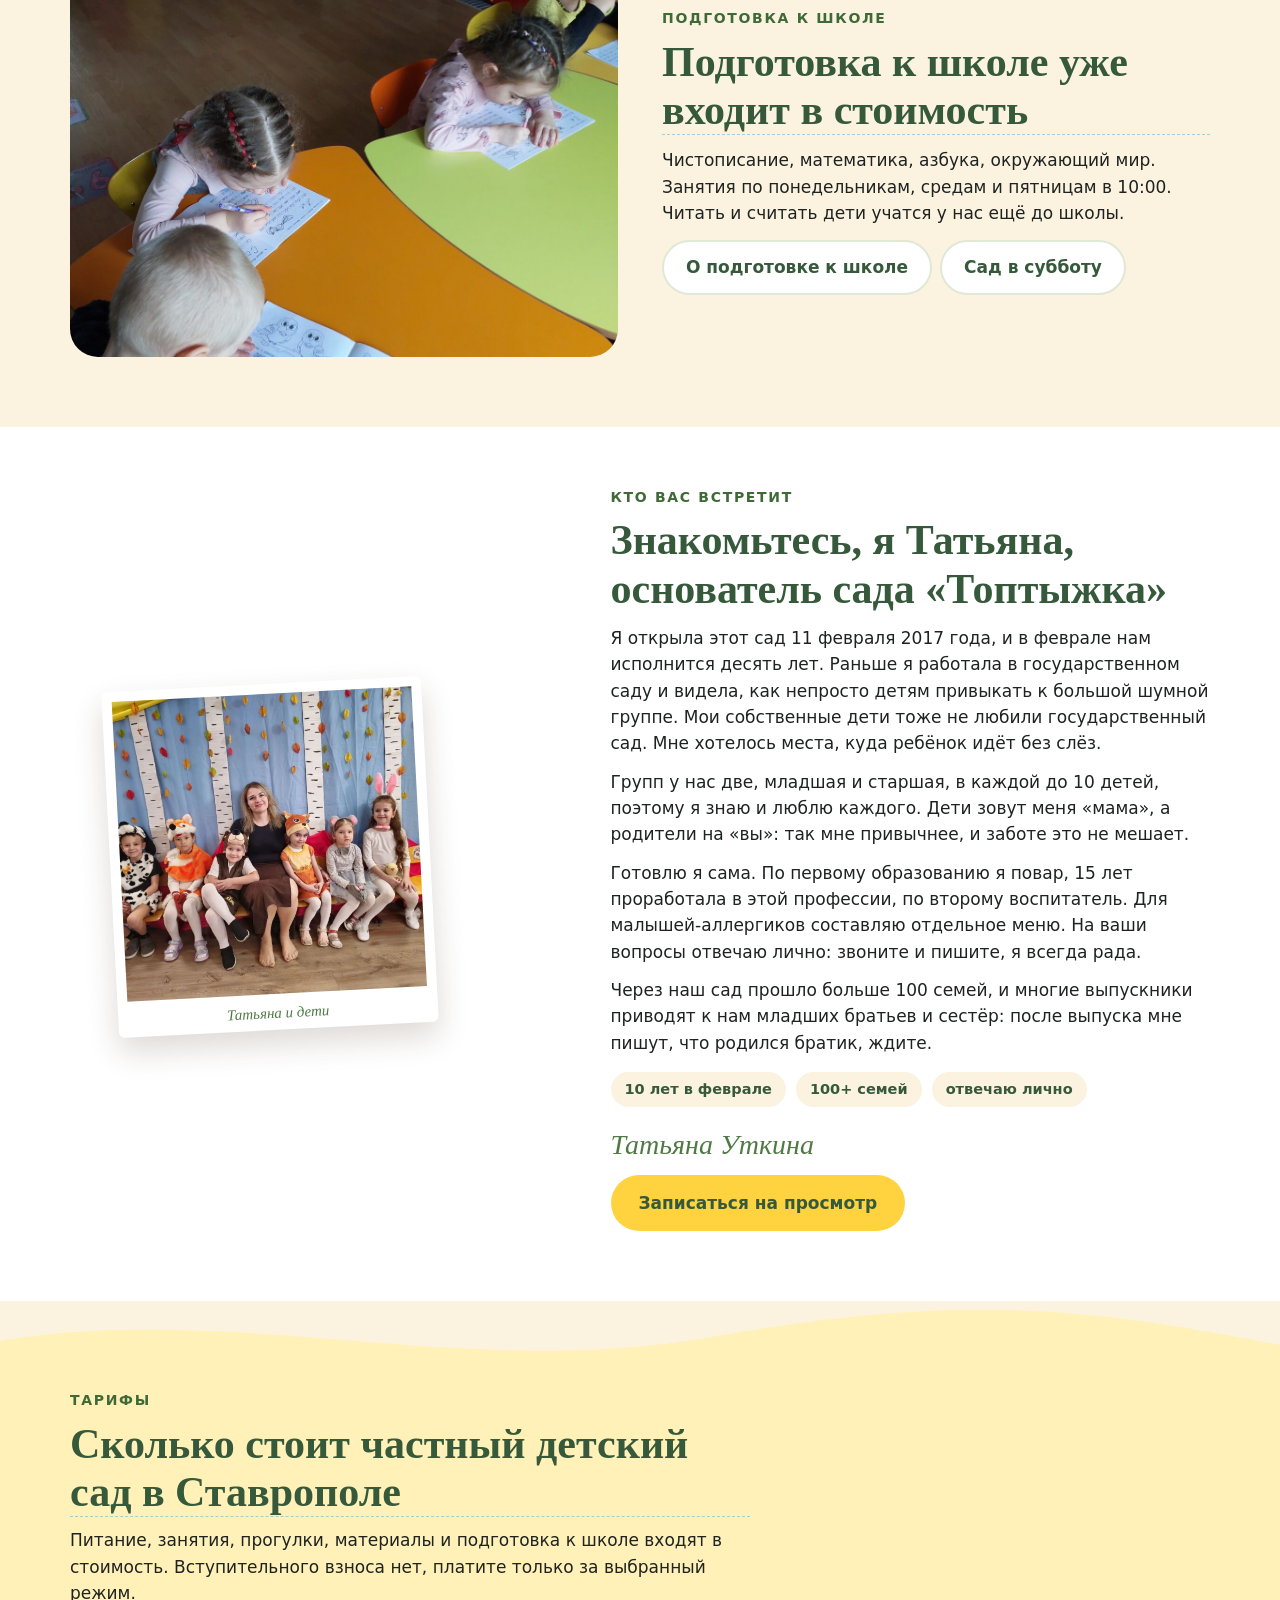
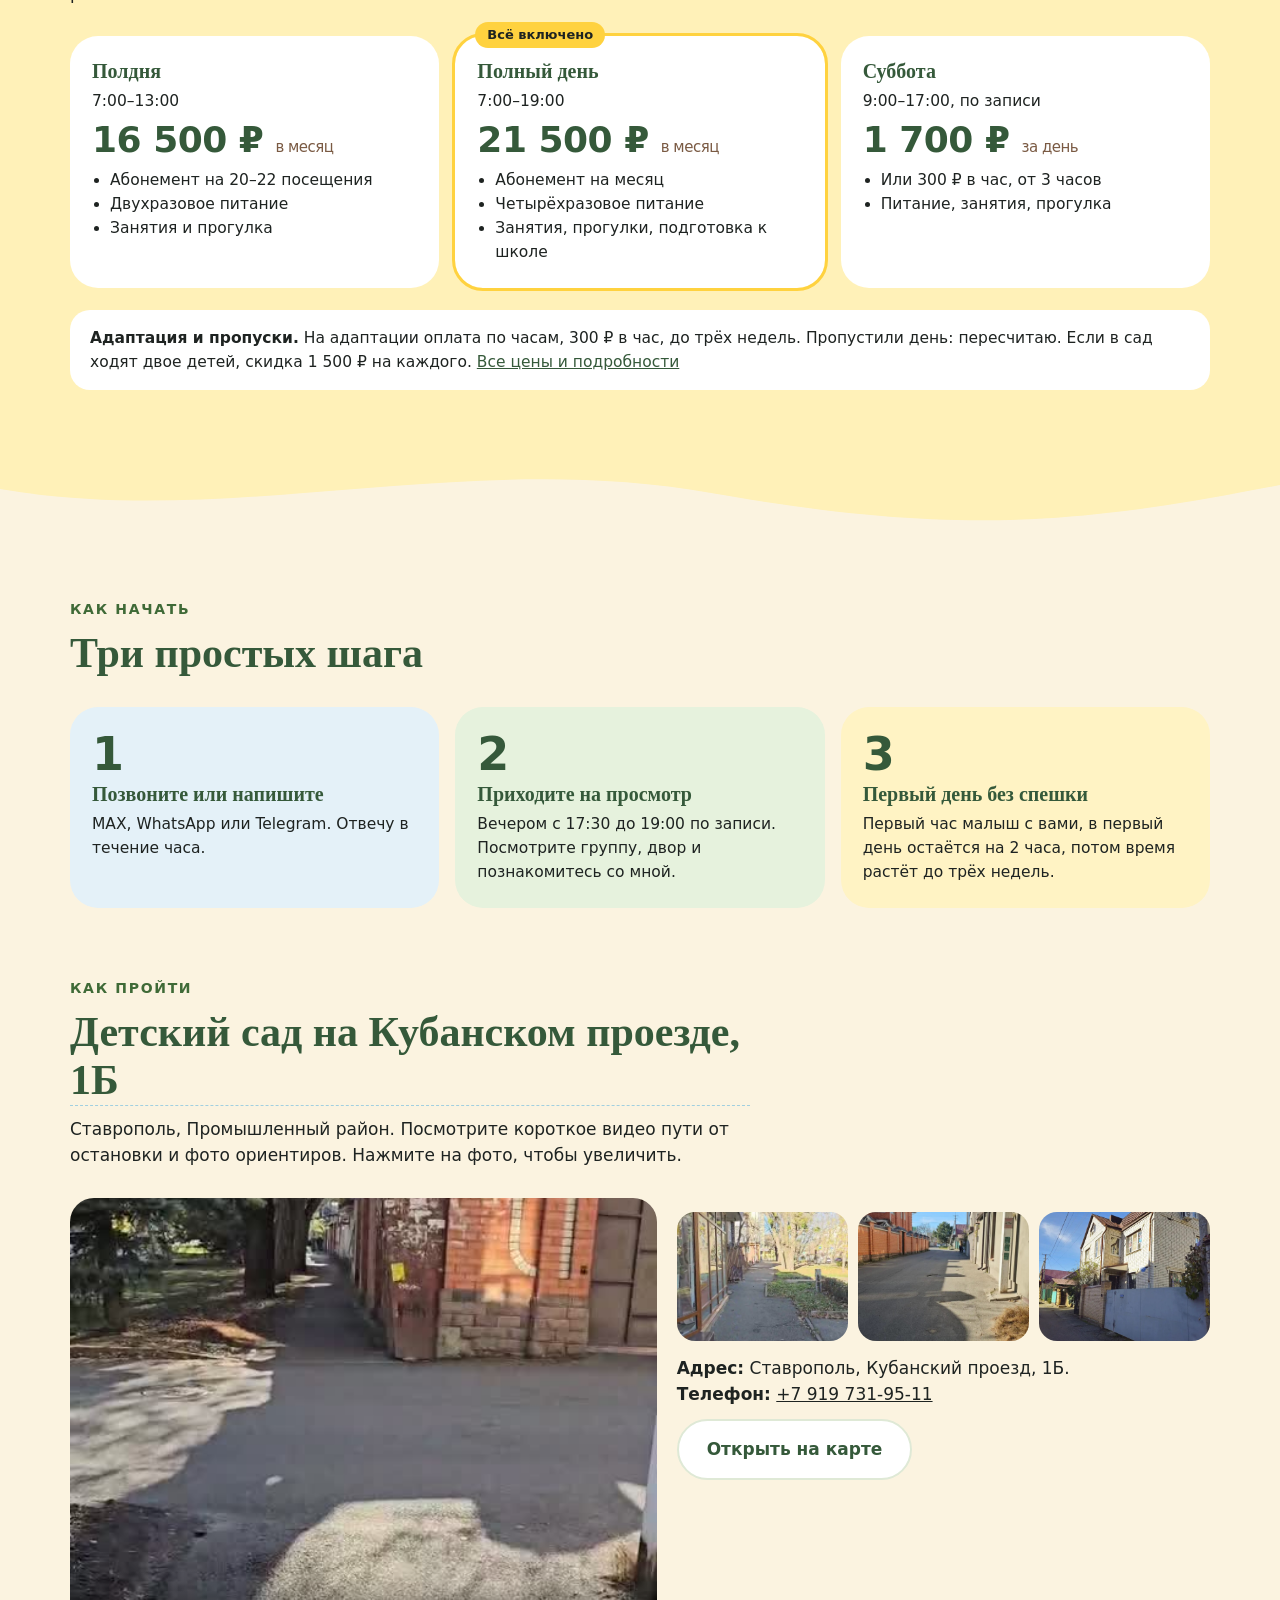
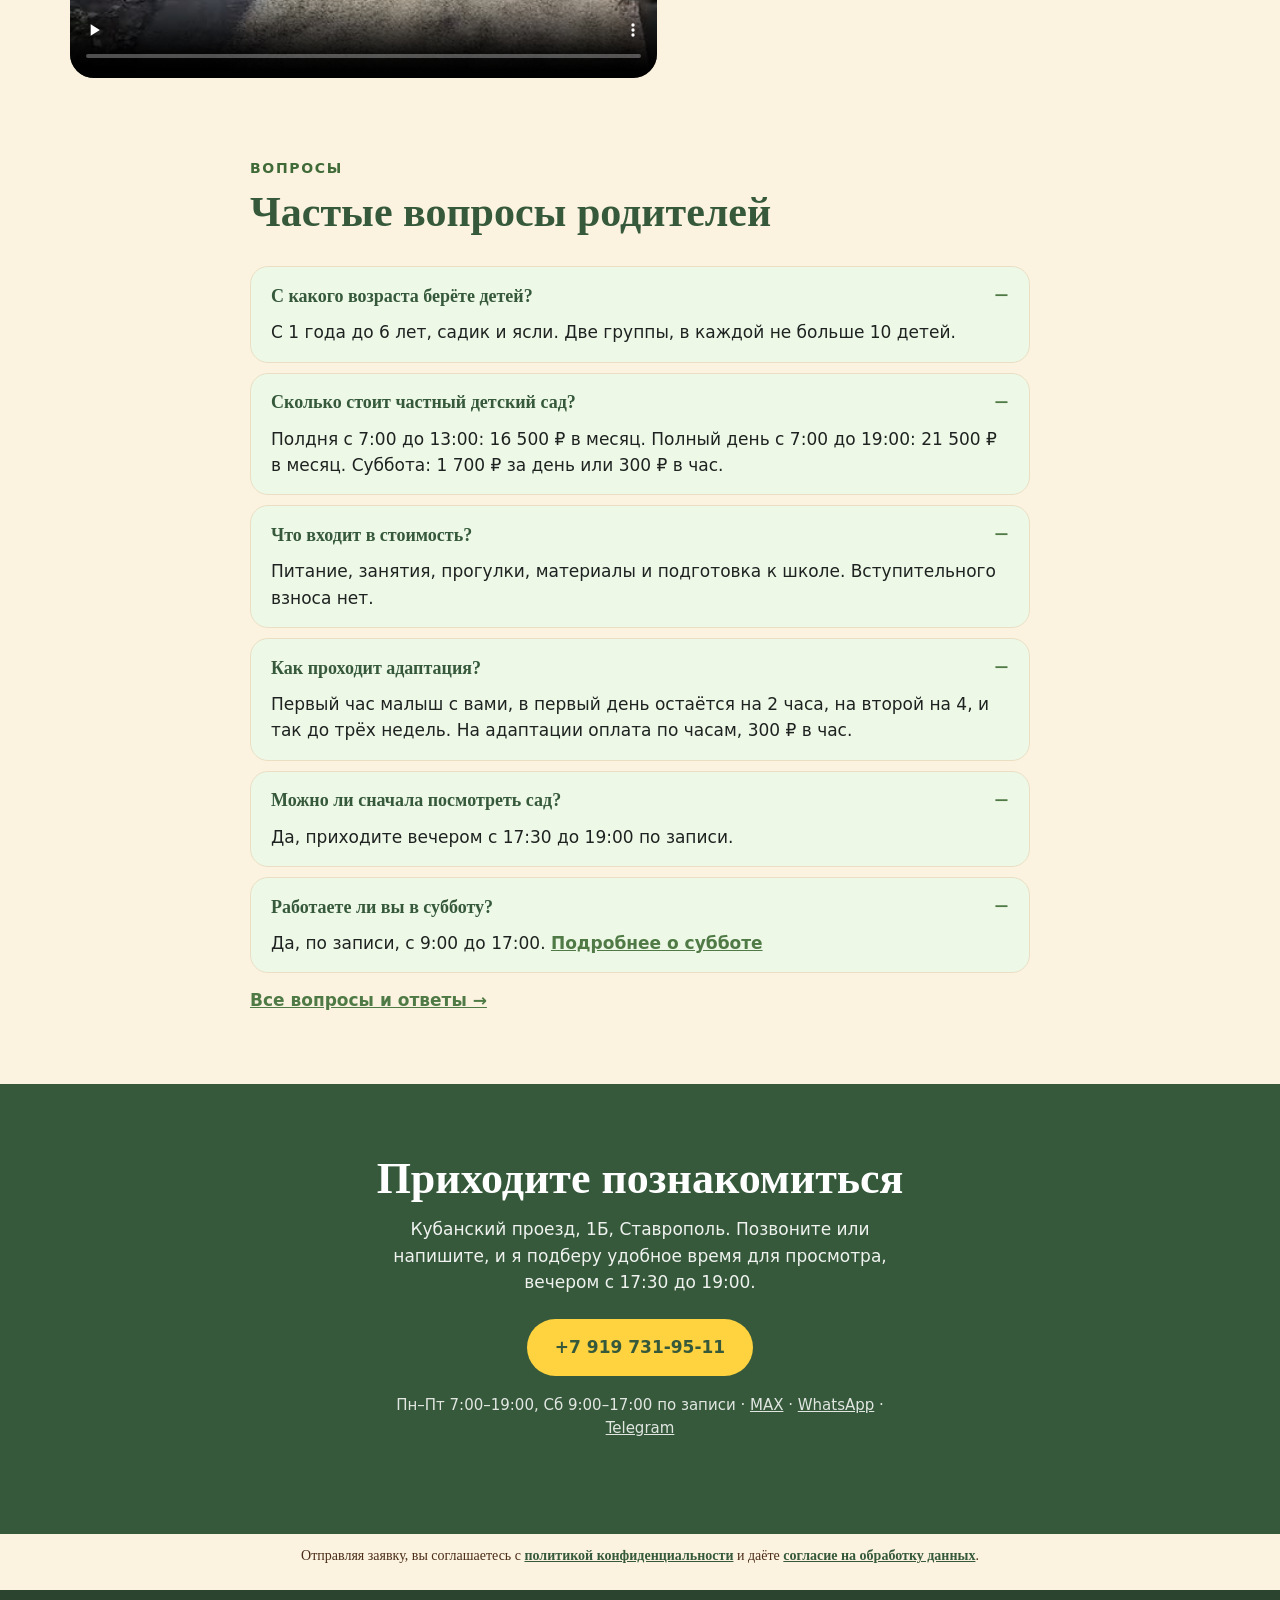
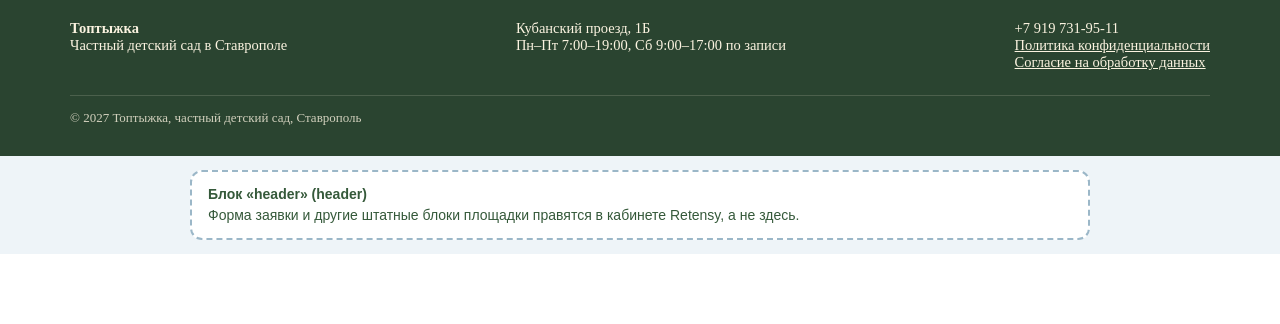
==== commit a8f2ae54: "Редактор: ревизия 194, страница Спасибо" ====
--- a/glavnaya.html
+++ b/glavnaya.html
@@ -1,8 +1,8 @@
 <!doctype html>
 <html lang="ru"><head><meta name="robots" content="noindex,nofollow"><meta charset="utf-8"><meta name="viewport" content="width=device-width,initial-scale=1">
 <title>Редактор: Топтыжка</title>
-<link rel="stylesheet" href="editor.css?v=37">
-</head><body data-page="glavnaya" data-revision="189">
+<link rel="stylesheet" href="editor.css?v=38">
+</head><body data-page="glavnaya" data-revision="194">
 <div class="rb" data-file="glavnaya/01-SxvCBgVT.html" data-id="SxvCBgVT" data-label="Частный детский сад на Кубанском проезде, где вашего малыша "><style> :root{--cream:#FBF3E0;--sky:#CDEAF5;--blue:#58B2E0;--green:#79C257;--sun:#FFD23F;--red:#E8553D;--forest:#35593A;--leaf:#4F7A45;--ink:#1E2321;--muted:#7a5a43;--r:28px; --serif:Georgia,'Times New Roman',serif;--sans:'Segoe UI',system-ui,sans-serif} *{box-sizing:border-box;margin:0} .mk3{font:17px/1.55 var(--sans);color:var(--ink);background:var(--cream);overflow-x:hidden} img,video{display:block;max-width:100%}a{color:inherit} h1,h2,h3{font-family:var(--serif);color:var(--forest);line-height:1.15;font-weight:700} .wrap{max-width:1180px;margin:0 auto;padding:0 20px} section{position:relative} .kicker{color:var(--leaf);font-weight:600;font-size:14px;letter-spacing:.12em;text-transform:uppercase} .sec-head{max-width:680px;margin-bottom:30px}.sec-head h2{font-size:clamp(28px,3.4vw,42px);margin:8px 0 10px} .top{position:sticky;top:0;z-index:20;background:rgba(251,243,224,.94);backdrop-filter:blur(8px);border-bottom:1px solid #eadfc4} .top .wrap{display:flex;align-items:center;gap:22px;height:64px} .logo{font:700 22px var(--serif);color:var(--forest);text-decoration:none;display:flex;gap:8px;align-items:center} .logo i{width:30px;height:30px;border-radius:50%;background:var(--sun);display:grid;place-items:center;font-style:normal;font-size:17px} .top nav{display:flex;gap:6px;margin-left:auto}.top nav a{text-decoration:none;font-size:15px;padding:6px 12px;border-radius:99px;transition:.25s}.top nav a:hover{background:var(--sky)} .tel{font-weight:600;text-decoration:none;white-space:nowrap} .btn{display:inline-block;text-decoration:none;font-weight:700;padding:15px 28px;border-radius:99px;transition:.25s} .btn-main{background:linear-gradient(#FFD86B,#F5B23A);color:#4A2C17;box-shadow:0 6px 0 #D89A2B,0 14px 24px rgba(216,154,43,.35)} .btn-main:hover{transform:translateY(3px);box-shadow:0 3px 0 #D89A2B,0 8px 16px rgba(216,154,43,.3)} .btn-soft{background:#fff;border:2px solid #dfe9d6;color:var(--forest)}.btn-soft:hover{background:var(--sky);border-color:var(--sky)} .wave{display:block;width:100%;height:70px;margin-bottom:-1px}.wave.flip{transform:scaleY(-1);margin:-1px 0 0} .hero{padding:26px 0 14px}.hero .wrap{display:grid;grid-template-columns:1.05fr 1fr;gap:40px;align-items:center} .hero h1{font-size:clamp(30px,3.7vw,46px);margin:10px 0 14px}.hero p.lead{font-size:18px;max-width:540px} .hero-card{margin-top:24px;background:#fff;border-radius:var(--r);padding:18px 20px;display:flex;gap:16px;align-items:center;box-shadow:0 10px 30px rgba(74,44,23,.08);max-width:540px} .avatar{flex:none;width:64px;height:64px;border-radius:50%;background:var(--sky);display:grid;place-items:center;font-size:32px} .hero-card b{font-family:var(--serif);color:var(--forest);font-size:18px}.hero-card small{display:block;color:var(--muted)} .hero-cta{display:flex;gap:14px;flex-wrap:wrap;margin-top:18px}.vis{margin-top:12px;font-size:15px;color:var(--muted);max-width:540px} .msgs{margin-top:14px;font-size:14.5px;color:var(--muted)}.msgs a{color:var(--leaf);font-weight:600;text-decoration:none} .photo-blob{position:relative;aspect-ratio:1/.92} .photo-blob img{width:100%;height:100%;object-fit:cover;border-radius:46% 54% 42% 58%/52% 44% 56% 48%;box-shadow:0 20px 40px rgba(53,89,58,.18);animation:morph 14s ease-in-out infinite} @keyframes morph{50%{border-radius:56% 44% 54% 46%/44% 56% 44% 56%}} .sticker{position:absolute;left:-14px;bottom:30px;background:var(--sun);border-radius:22px;padding:12px 16px;font-weight:700;transform:rotate(-4deg);box-shadow:0 8px 18px rgba(0,0,0,.12);animation:bob 5s ease-in-out infinite} .sticker small{display:block;font-weight:500}@keyframes bob{50%{transform:rotate(-4deg) translateY(-8px)}} .patch{position:absolute;right:-8px;top:12px;width:70px;height:70px;border-radius:14px;background:var(--blue);border:3px dashed #fff;transform:rotate(8deg);display:grid;place-items:center;font-size:34px;box-shadow:0 6px 14px rgba(0,0,0,.12)} .facts{padding:34px 0 10px}.facts .wrap{display:grid;grid-template-columns:repeat(4,1fr);gap:14px} .fact{background:#fff;border-radius:20px;padding:18px 20px}.fact b{font:700 32px var(--serif);color:var(--forest);display:block;white-space:nowrap}.fact span{font-size:15px;color:var(--muted)} .cards{display:grid;grid-template-columns:repeat(3,1fr);gap:16px} .card{background:#fff;border-radius:var(--r);padding:24px 22px;transition:.3s} .card:hover{transform:translateY(-6px);box-shadow:0 18px 30px rgba(74,44,23,.1)} .card h3{font-size:20px;margin-bottom:6px}.card p{font-size:15.5px}.card a{color:var(--leaf);font-weight:600} .fears{padding:60px 0 20px} .why{background:#fff;padding:60px 0 50px} .bento{display:grid;grid-template-columns:repeat(4,1fr);grid-auto-rows:auto;gap:14px} .bento .card{background:var(--cream)}.bento .card:hover{background:#fff;outline:2px solid var(--sky)} .bento .photo{border-radius:var(--r);overflow:hidden;position:relative;min-height:200px} .bento .photo img{width:100%;height:100%;object-fit:cover;transition:transform .7s}.bento .photo:hover img{transform:scale(1.06)} .bento .photo span{position:absolute;left:12px;bottom:10px;background:rgba(255,255,255,.92);border-radius:99px;padding:4px 12px;font-size:13px;font-weight:600;color:var(--forest)} .b-a{grid-column:span 2;grid-row:span 2}.b-w{grid-column:span 2} .ico{width:48px;height:48px;border-radius:16px;display:grid;place-items:center;font-size:26px;margin-bottom:12px;background:#fff} .gallery{background:#fff;padding:20px 0 30px} .grid{display:grid;grid-template-columns:repeat(6,1fr);grid-auto-rows:150px;gap:12px} .grid figure{overflow:hidden;border-radius:24px;position:relative}.grid img{width:100%;height:100%;object-fit:cover;transition:transform .6s}.grid figure:hover img{transform:scale(1.07)} .g1{grid-column:span 3;grid-row:span 2}.g2{grid-column:span 3}.g3{grid-column:span 1}.g4{grid-column:span 2}.g5,.g6,.g7{grid-column:span 2;grid-row:span 2} .grid figcaption,.clipgrid figcaption,.band figcaption{position:absolute;left:12px;bottom:10px;background:rgba(255,255,255,.92);border-radius:99px;padding:4px 12px;font-size:13px;font-weight:600;color:var(--forest)} .video{margin-top:14px}.video video{width:100%;max-height:520px;border-radius:24px;background:#000;object-fit:cover}.video span{display:block;margin-top:8px;font-size:14px;color:var(--muted)} .clips{background:#fff;padding:10px 0 50px}.clipgrid{display:grid;grid-template-columns:repeat(3,1fr);gap:14px} .clipgrid figure{margin:0;position:relative;border-radius:24px;overflow:hidden;aspect-ratio:16/10;background:var(--sky)}.clipgrid video{width:100%;height:100%;object-fit:cover} .day{background:var(--sky);padding:30px 0 70px} .daygrid{display:grid;grid-template-columns:repeat(3,1fr);gap:14px} .daycard{border-radius:var(--r);overflow:hidden;background:#fff;transition:.3s}.daycard:hover{transform:translateY(-6px);box-shadow:0 18px 30px rgba(53,89,58,.15)} .daycard img{width:100%;aspect-ratio:3/2;object-fit:cover}.daycard div{padding:14px 18px 18px}.daycard h3{font-size:19px;margin-bottom:2px}.daycard p{font-size:14.5px;color:var(--muted)} .dot{display:inline-block;width:12px;height:12px;border-radius:50%;margin-right:8px;background:var(--c,var(--blue))} .quote{padding:70px 0 50px}.quote .wrap.main{display:grid;grid-template-columns:.9fr 1.1fr;gap:44px;align-items:center} .quote .pic{border-radius:var(--r);overflow:hidden;aspect-ratio:4/3}.quote .pic img{width:100%;height:100%;object-fit:cover;object-position:20% 40%} .quote blockquote{font:italic 600 clamp(24px,2.9vw,34px)/1.3 var(--serif);color:var(--forest);position:relative} .quote blockquote::before{content:"“";position:absolute;left:-6px;top:-58px;font-size:110px;color:var(--sun)} .quote cite{display:block;font:500 15px var(--sans);color:var(--muted);margin-top:14px;font-style:normal} .stars{margin-top:14px;display:flex;gap:10px;flex-wrap:wrap}.stars a{background:#fff;border-radius:99px;padding:6px 14px;font-weight:600;text-decoration:none}.stars a:hover{background:var(--sky)} .more-q{display:grid;grid-template-columns:repeat(3,1fr);gap:14px;margin-top:30px} .more-q figure{background:#fff;border-radius:22px;padding:20px;margin:0}.more-q cite{display:block;margin-top:8px;font-size:13px;color:var(--muted);font-style:normal} .school{padding:30px 0 70px}.school .wrap{display:grid;grid-template-columns:1fr 1fr;gap:44px;align-items:center} .school .pic{border-radius:var(--r);overflow:hidden;aspect-ratio:4/3}.school .pic img{width:100%;height:100%;object-fit:cover} .school .btn{margin:14px 8px 0 0;padding:12px 22px} .tanya{background:#fff;padding:60px 0 70px}.tanya .wrap{display:grid;grid-template-columns:.9fr 1.1fr;gap:50px;align-items:center} .polas{position:relative;height:430px} .pola{position:absolute;background:#fff;padding:10px 10px 36px;border-radius:6px;box-shadow:0 14px 30px rgba(74,44,23,.18)} .pola img{width:260px;height:260px;object-fit:cover}.pola span{position:absolute;bottom:8px;left:0;right:0;text-align:center;font:italic 15px var(--serif);color:var(--leaf)} .p1{left:0;top:10px;transform:rotate(-5deg)}.p2{left:150px;top:150px;transform:rotate(4deg)} .polas .patch{right:20px;top:0} .tanya p{margin-bottom:12px}.chips{display:flex;gap:10px;flex-wrap:wrap;margin:16px 0 22px}.chips span{background:var(--cream);border-radius:99px;padding:6px 14px;font-weight:600;font-size:14.5px;color:var(--forest)} .sign{font:italic 28px var(--serif);color:var(--leaf);margin:6px 0 14px} .band{padding:0 0 60px}.band .wrap{display:grid;grid-template-columns:1fr 1fr;gap:14px}.band figure{margin:0;position:relative;border-radius:28px;overflow:hidden;aspect-ratio:3/2}.band img{width:100%;height:100%;object-fit:cover;transition:transform .8s}.band figure:hover img{transform:scale(1.05)} .price{background:#FFF1B8;padding:20px 0 70px} .price .card{background:#fff;position:relative}.price .card.hit{outline:3px solid var(--sun);transform:translateY(-8px)} .price .tag{position:absolute;top:-14px;left:20px;background:var(--sun);border-radius:99px;padding:3px 12px;font-size:13px;font-weight:700} .price .sum{font:700 36px var(--serif);color:var(--forest);margin:6px 0}.price .sum small{font:500 15px var(--sans);color:var(--muted)} .price ul{padding-left:18px;margin-top:8px;font-size:15.5px} .pnote{margin-top:22px;background:#fff;border-radius:20px;padding:16px 20px;font-size:15.5px} .how{padding:70px 0 40px}.num{font:700 46px var(--serif);color:var(--sun);line-height:1;margin-bottom:6px} .where{padding:30px 0 50px}.wgrid{display:grid;grid-template-columns:1.1fr 1fr;gap:20px;align-items:start} .wgrid video{width:100%;max-height:480px;border-radius:24px;background:#000;object-fit:cover} .threepics{display:grid;grid-template-columns:repeat(3,1fr);gap:10px;margin:14px 0}.threepics img{border-radius:18px;aspect-ratio:4/3;object-fit:cover;width:100%} .faq{padding:30px 0 70px}.faq .wrap{max-width:820px} details{background:#fff;border:1px solid #eadfc4;border-radius:18px;padding:16px 20px;margin-bottom:10px;transition:.25s}details:hover{background:#EAF6FC}details[open]{background:#EEF8E7} summary{cursor:pointer;font:600 18px var(--serif);color:var(--forest);list-style:none;display:flex;justify-content:space-between;align-items:center;gap:14px}summary::-webkit-details-marker{display:none} summary::after{content:"+";flex:none;font-size:26px;line-height:1;color:var(--leaf)}details[open] summary::after{content:"−"} details p{margin-top:10px}.faq a{color:var(--leaf);font-weight:600} .final{background:var(--forest);color:#fff;padding:70px 0;text-align:center} .final h2{color:#fff;font-size:clamp(28px,3.6vw,44px)}.final p{max-width:560px;margin:12px auto 24px;opacity:.92} .final .small{font-size:15px;margin-top:18px;opacity:.85}.final .small a{color:#fff} .bg{display:none;width:42px;height:42px;border-radius:14px;background:#fff;border:1px solid #eadfc4;place-items:center;font-size:22px;line-height:1;text-decoration:none;color:var(--forest)}.mm{display:none;position:fixed;left:0;right:0;top:56px;bottom:0;background:#FBF3E0;z-index:19;overflow:auto;padding:10px 20px 90px}.mm:target{display:block}.mm a.i{display:block;padding:15px 6px;border-bottom:1px solid #eadfc4;font:600 20px var(--serif);color:var(--forest);text-decoration:none}.mm .hero-cta{margin-top:20px}.mm .x{color:var(--muted);font:500 15px var(--sans);text-align:center;margin-top:14px;display:block;text-decoration:none} @keyframes rise{from{opacity:0;transform:translateY(34px)}to{opacity:1;transform:none}} .hero .wrap>*,.facts .fact{animation:rise .9s both}.hero .wrap>*:nth-child(2){animation-delay:.15s}.fact:nth-child(2){animation-delay:.1s}.fact:nth-child(3){animation-delay:.2s}.fact:nth-child(4){animation-delay:.3s} @supports (animation-timeline:view()){.card,.bento .photo,.grid figure,.daycard,.quote .wrap>*,.tanya .wrap>*,.sec-head,.more-q figure{animation:rise linear both;animation-timeline:view();animation-range:entry 0% entry 45%}} @media (prefers-reduced-motion:reduce){*{animation:none!important;transition:none!important}} @media(max-width:900px){ .top nav{display:none}.top .wrap{height:56px;gap:10px}.tel{display:none}.top .btn-main{margin-left:auto}.bg{display:grid} .hero .wrap,.quote .wrap.main,.tanya .wrap,.school .wrap,.wgrid{grid-template-columns:1fr}.photo-blob{order:-1;aspect-ratio:1/.8} .facts .wrap{grid-template-columns:1fr 1fr}.cards,.daygrid,.more-q,.clipgrid{grid-template-columns:1fr} .bento{grid-template-columns:1fr 1fr}.b-a,.b-w{grid-column:span 2}.b-a{grid-row:span 1} .grid{grid-template-columns:repeat(2,1fr);grid-auto-rows:140px}.grid figure{grid-column:span 1!important;grid-row:span 1!important}.grid .g1{grid-column:span 2!important;grid-row:span 2!important} .sticker{left:6px}.patch{right:6px}.band .wrap{grid-template-columns:1fr}.polas{height:380px}.pola img{width:210px;height:210px}.p2{left:130px;top:170px}.polas{height:430px} .price .card.hit{transform:none} } @media(max-width:560px){.fact b{font-size:26px}.tel{display:none}.top .btn-main{margin-left:auto}.btn{padding:14px 22px}.hero-card{flex-direction:column;text-align:center}.bento{grid-template-columns:1fr}.b-a,.b-w{grid-column:span 1}.threepics{grid-template-columns:1fr 1fr}} </style><div class='mk3'><header class='top'><div class='wrap'><a class='logo' href='#'><i>🧸</i>Топтыжка</a><nav><a href='#why'>Почему мы</a><a href='#day'>Наш день</a><a href='#otzyvy'>Отзывы</a><a href='#price'>Тарифы</a><a href='#how'>Как начать</a><a href='#faq'>Вопросы</a></nav><a class='tel' href='tel:+79197319511'>+7 919 731-95-11</a><a class='btn btn-main' style='padding:10px 20px' href='#form'>Записаться</a><a class='bg' href='#mm' aria-label='Меню'>☰</a></div></header><div class='mm' id='mm'><a class='i' href='#why'>Почему мы</a><a class='i' href='#day'>Наш день</a><a class='i' href='#otzyvy'>Отзывы</a><a class='i' href='#price'>Тарифы</a><a class='i' href='#how'>Как начать</a><a class='i' href='#faq'>Вопросы</a><a class='i' href='yasli-stavropol/'>Ясли</a><a class='i' href='podgotovka-k-shkole/'>Подготовка к школе</a><a class='i' href='sad-v-subbotu/'>Сад в субботу</a><a class='i' href='tseny/'>Цены</a><div class='hero-cta'><a class='btn btn-main' href='#form'>Записаться на просмотр</a><a class='btn btn-soft' href='tel:+79197319511'>+7 919 731-95-11</a></div><a class='x' href='#x'>Закрыть меню</a></div><section class='hero'><div class='wrap'><div><div class='kicker'>Ставрополь · Промышленный район · Кубанский проезд, 1Б</div><h1>Частный детский сад на Кубанском проезде, где вашего малыша знают по имени</h1><p class='lead'>Садик и ясли для детей от 1 года до 6 лет. В группе не больше 10 малышей, работаем с 7:00 до 19:00 и по субботам. Питание, занятия и подготовка к школе уже в стоимости, взносов нет.</p><div class='hero-cta'><a class='btn btn-main' href='#form'>Записаться на просмотр</a><a class='btn btn-soft' href='tel:+79197319511'>Позвонить</a></div><p class='vis'><b>Просмотр вечером, с 17:30 до 19:00, по записи.</b> Покажу группу и двор и отвечу на все вопросы.</p><p class='msgs'>Или напишите мне: <a href='https://max.ru/u/f9LHodD0cOKMxOxEzPnBJaD80XWG0SdVzUSUioYIpoT9qydU1t_LxvP7VS0'>MAX</a> · <a href='https://wa.me/79197319511'>WhatsApp</a> · <a href='https://t.me/+79197319511'>Telegram</a>. Отвечу в течение часа.</p></div><div class='photo-blob'><img src='assets/hero-druzya-l0h0.jpg' alt='Две девочки обнимаются на прогулке в детском саду Топтыжка'><div class='patch'>🧸</div><div class='sticker'>4,6 в Яндекс Картах и 2ГИС<small>«как дома»</small></div></div></div></section><section class='facts'><div class='wrap'><div class='fact'><b>до 10</b><span>детей в группе</span></div><div class='fact'><b>7:00–19:00</b><span>и суббота по записи</span></div><div class='fact'><b>с 2017</b><span>года работаем</span></div><div class='fact'><b>100+</b><span>семей прошли через сад</span></div></div></section></div></div>
 
 <div class="rb-plain" data-id="tEZdcA6q"><div class="rb-plain-in"><b>Блок «Запишитесь на вечерний просмотр» (form)</b><br>Форма заявки и другие штатные блоки площадки правятся в кабинете Retensy, а не здесь.</div></div>
@@ -76,5 +76,5 @@
 <div class="rb rb-style" data-file="glavnaya/36-PvNZGdEh.html" data-id="PvNZGdEh" data-label="Стили (не редактируются)" hidden-edit><style>.sticky a[href='#form']{background:#FFD23F !important;color:#35593A !important;box-shadow:none !important;background-image:none !important}</style></div>
 
 <div class="rb rb-style" data-file="glavnaya/37-qshAcdLD.html" data-id="qshAcdLD" data-label="Стили (не редактируются)" hidden-edit><style>.rs-field--check input[type=checkbox]{-webkit-appearance:none;appearance:none;width:26px;height:26px;flex:none;cursor:pointer;margin:0 12px 0 0;border:2.5px solid #FFD23F;border-radius:8px;background:#fff;box-shadow:0 1px 4px rgba(53,89,58,.18);transition:background .15s,transform .15s}.rs-field--check input[type=checkbox]:hover{background:#FFF1B8}.rs-field--check input[type=checkbox]:checked{border-color:#FFD23F;background:#FFD23F url("data:image/svg+xml,%3Csvg xmlns='http://www.w3.org/2000/svg' viewBox='0 0 16 16'%3E%3Cpath d='M3 8.5l3.2 3.2L13 4.8' fill='none' stroke='%2335593A' stroke-width='2.6' stroke-linecap='round' stroke-linejoin='round'/%3E%3C/svg%3E") center/18px no-repeat;transform:scale(1.04)}.rs-field--check input[type=checkbox]:focus-visible{outline:3px solid #58B2E0;outline-offset:2px}.rs-field--check{align-items:flex-start}</style></div>
-<script src="config.js?v=37"></script><script src="editor.js?v=37"></script>
+<script src="config.js?v=38"></script><script src="editor.js?v=38"></script>
 </body></html>
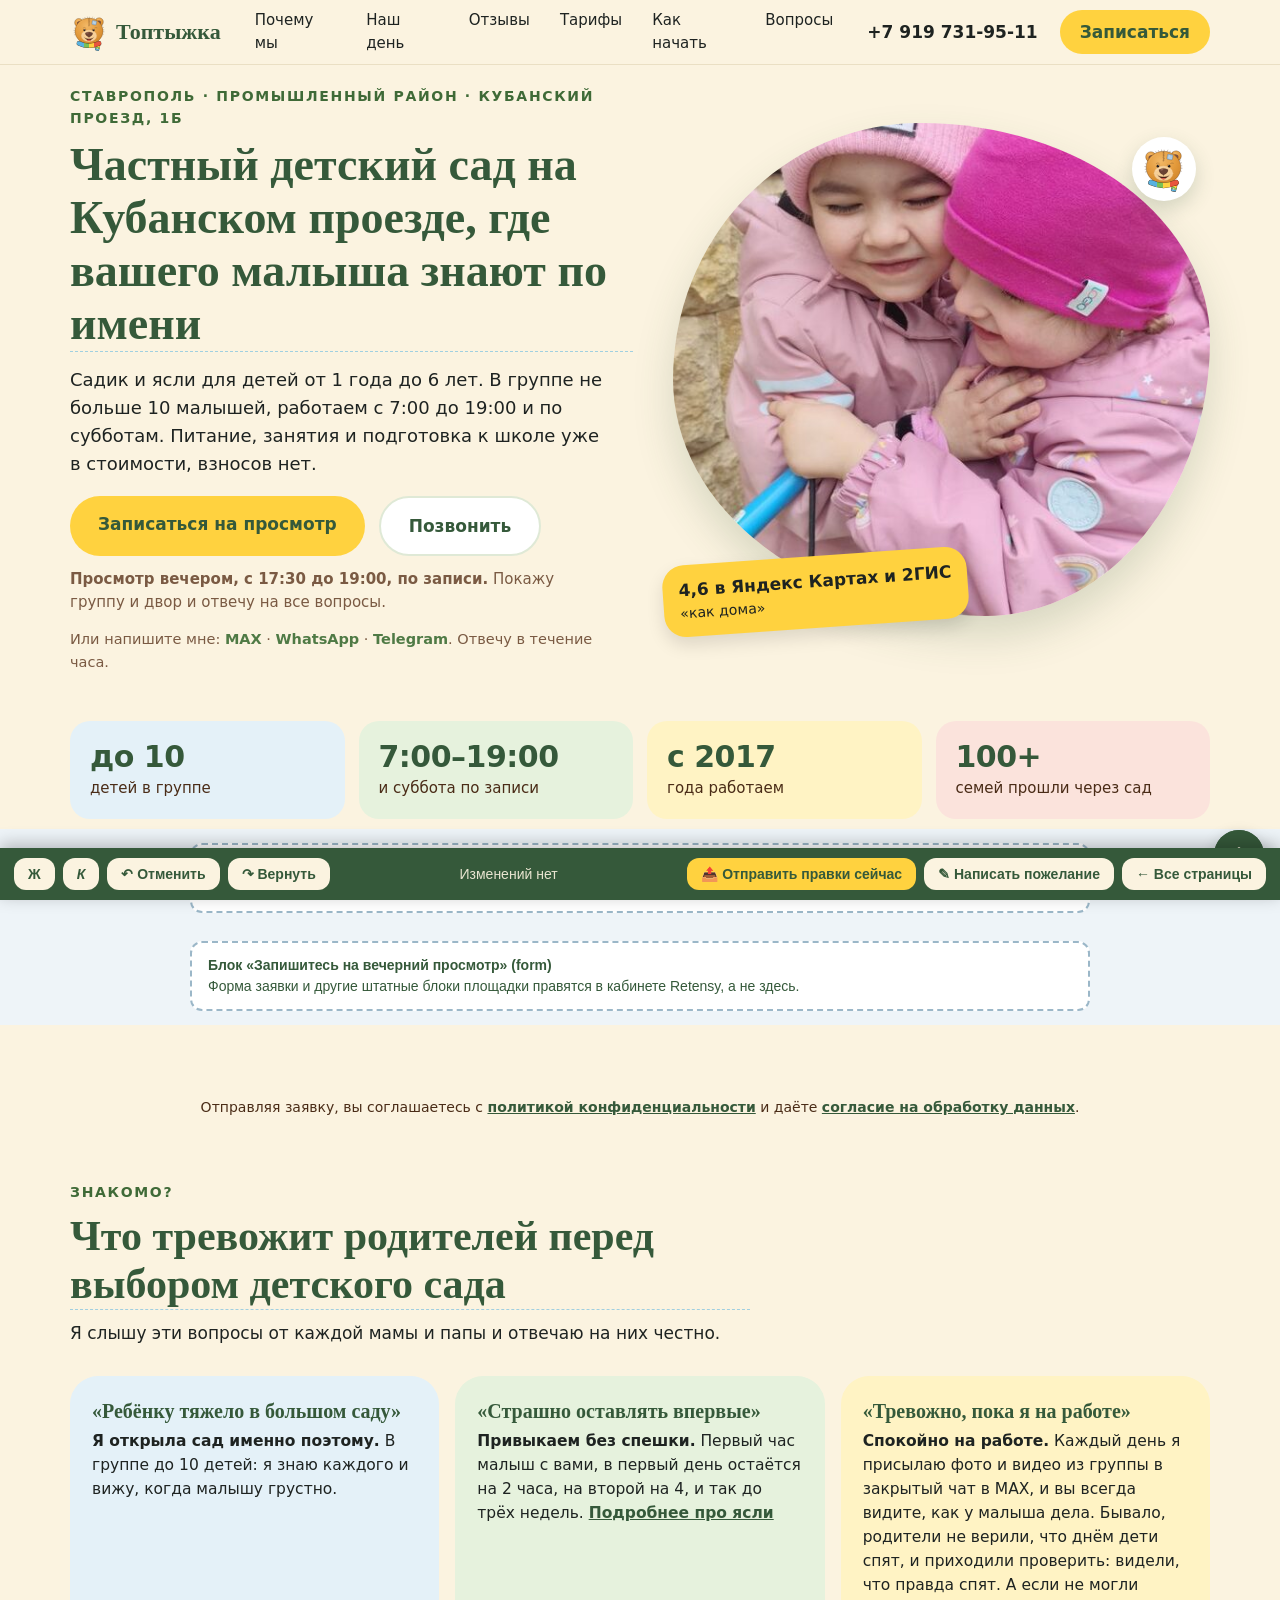
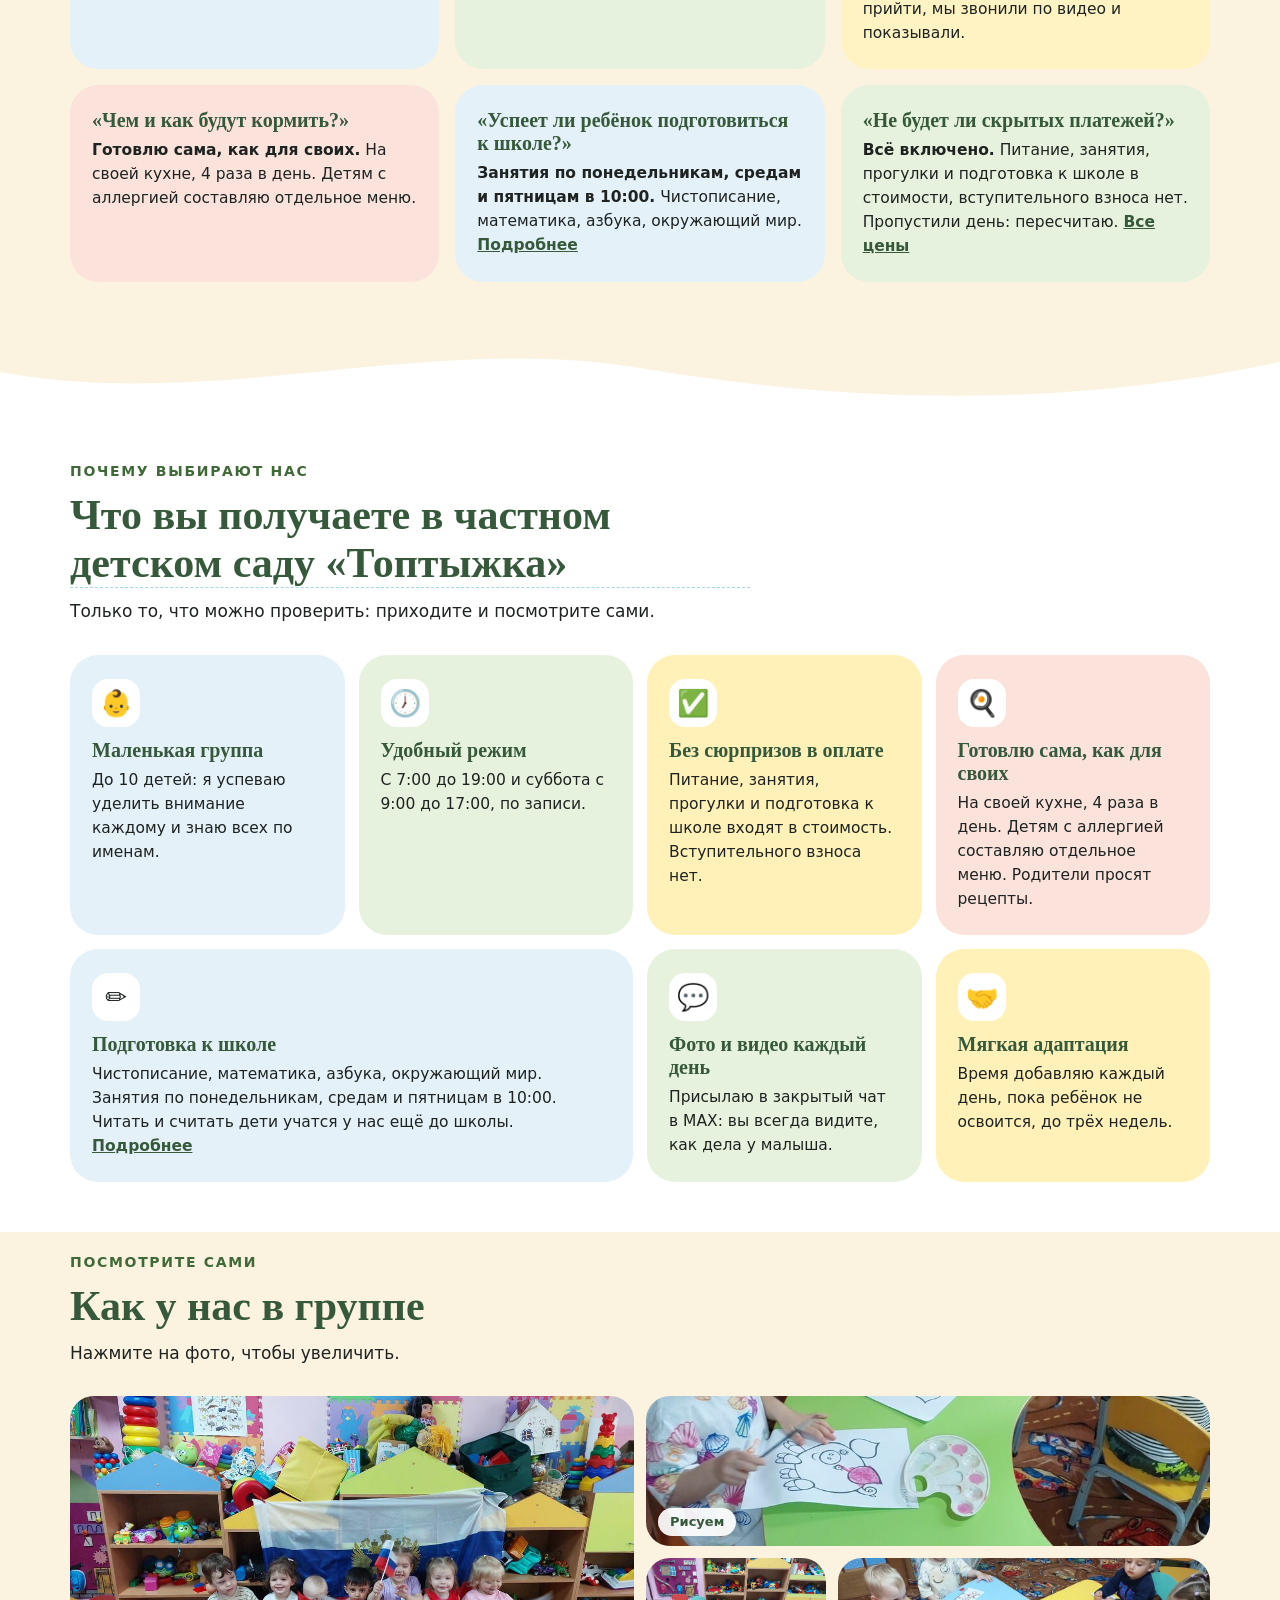
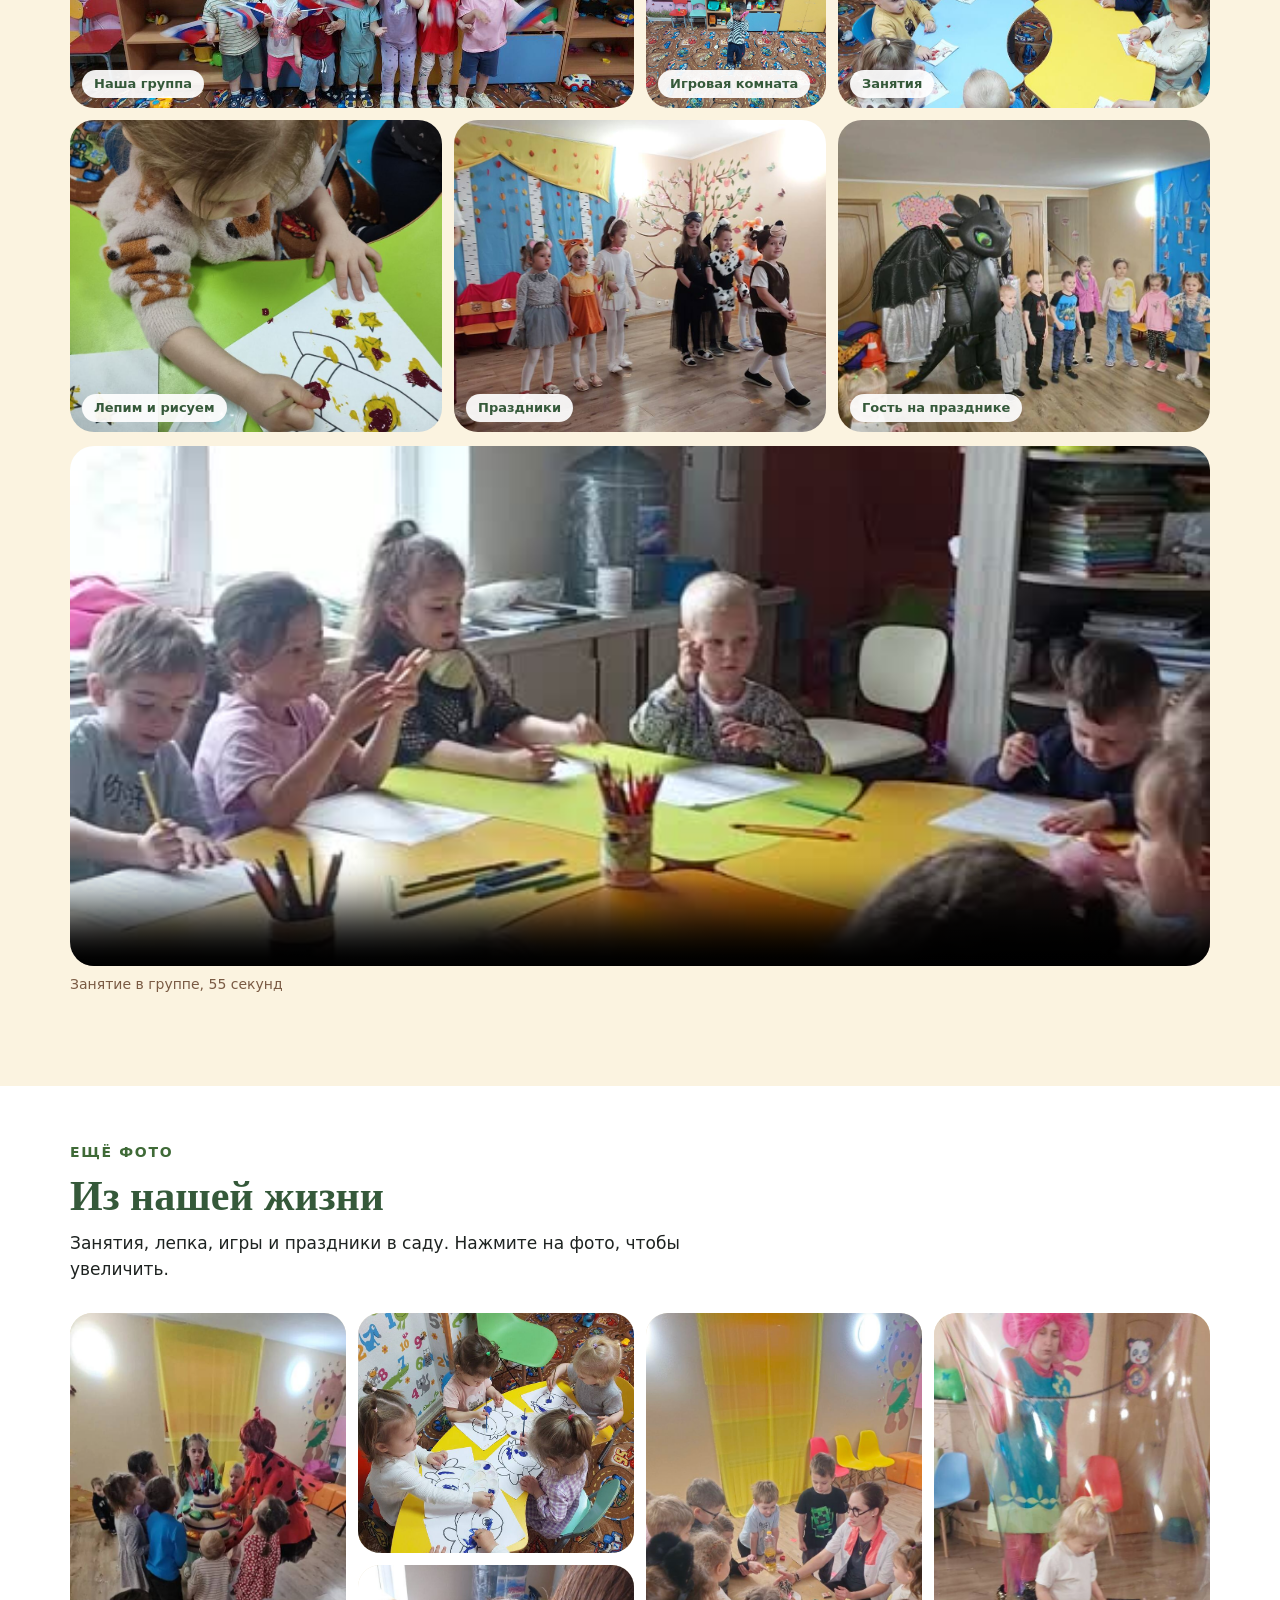
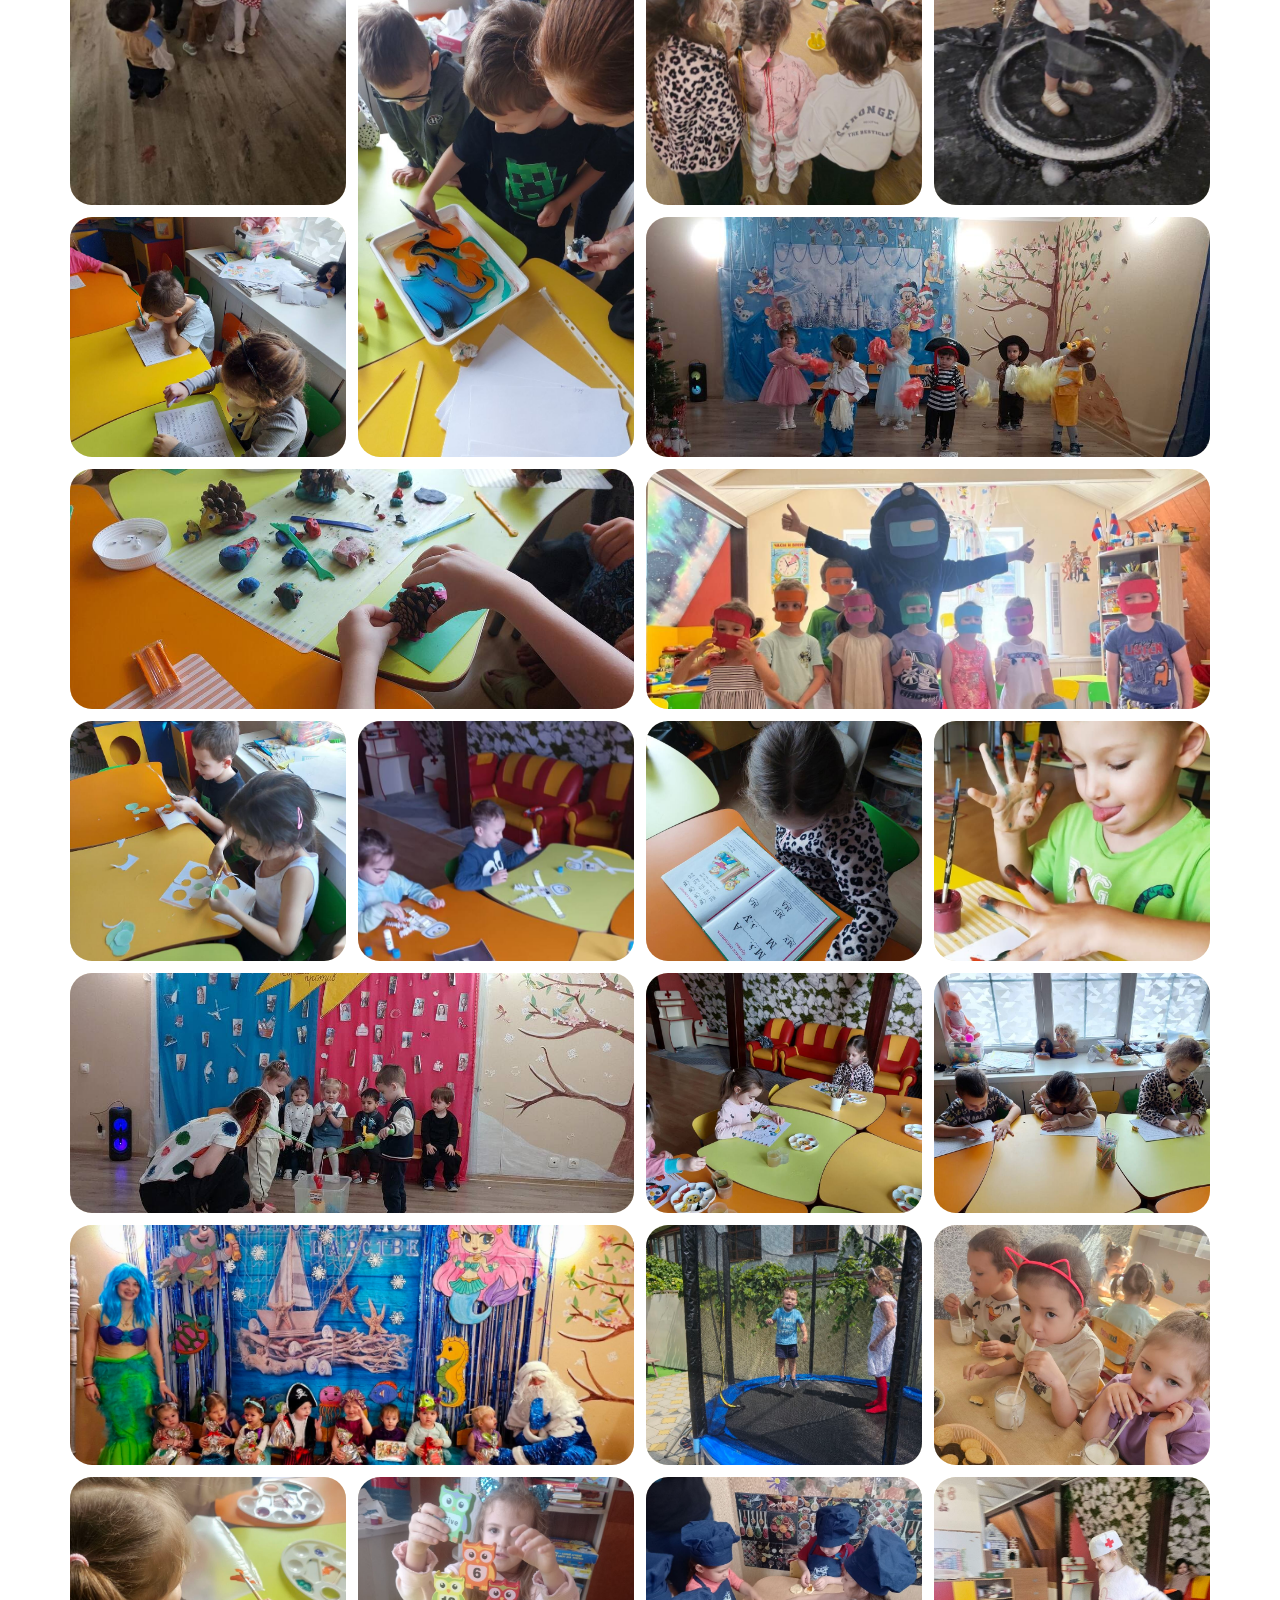
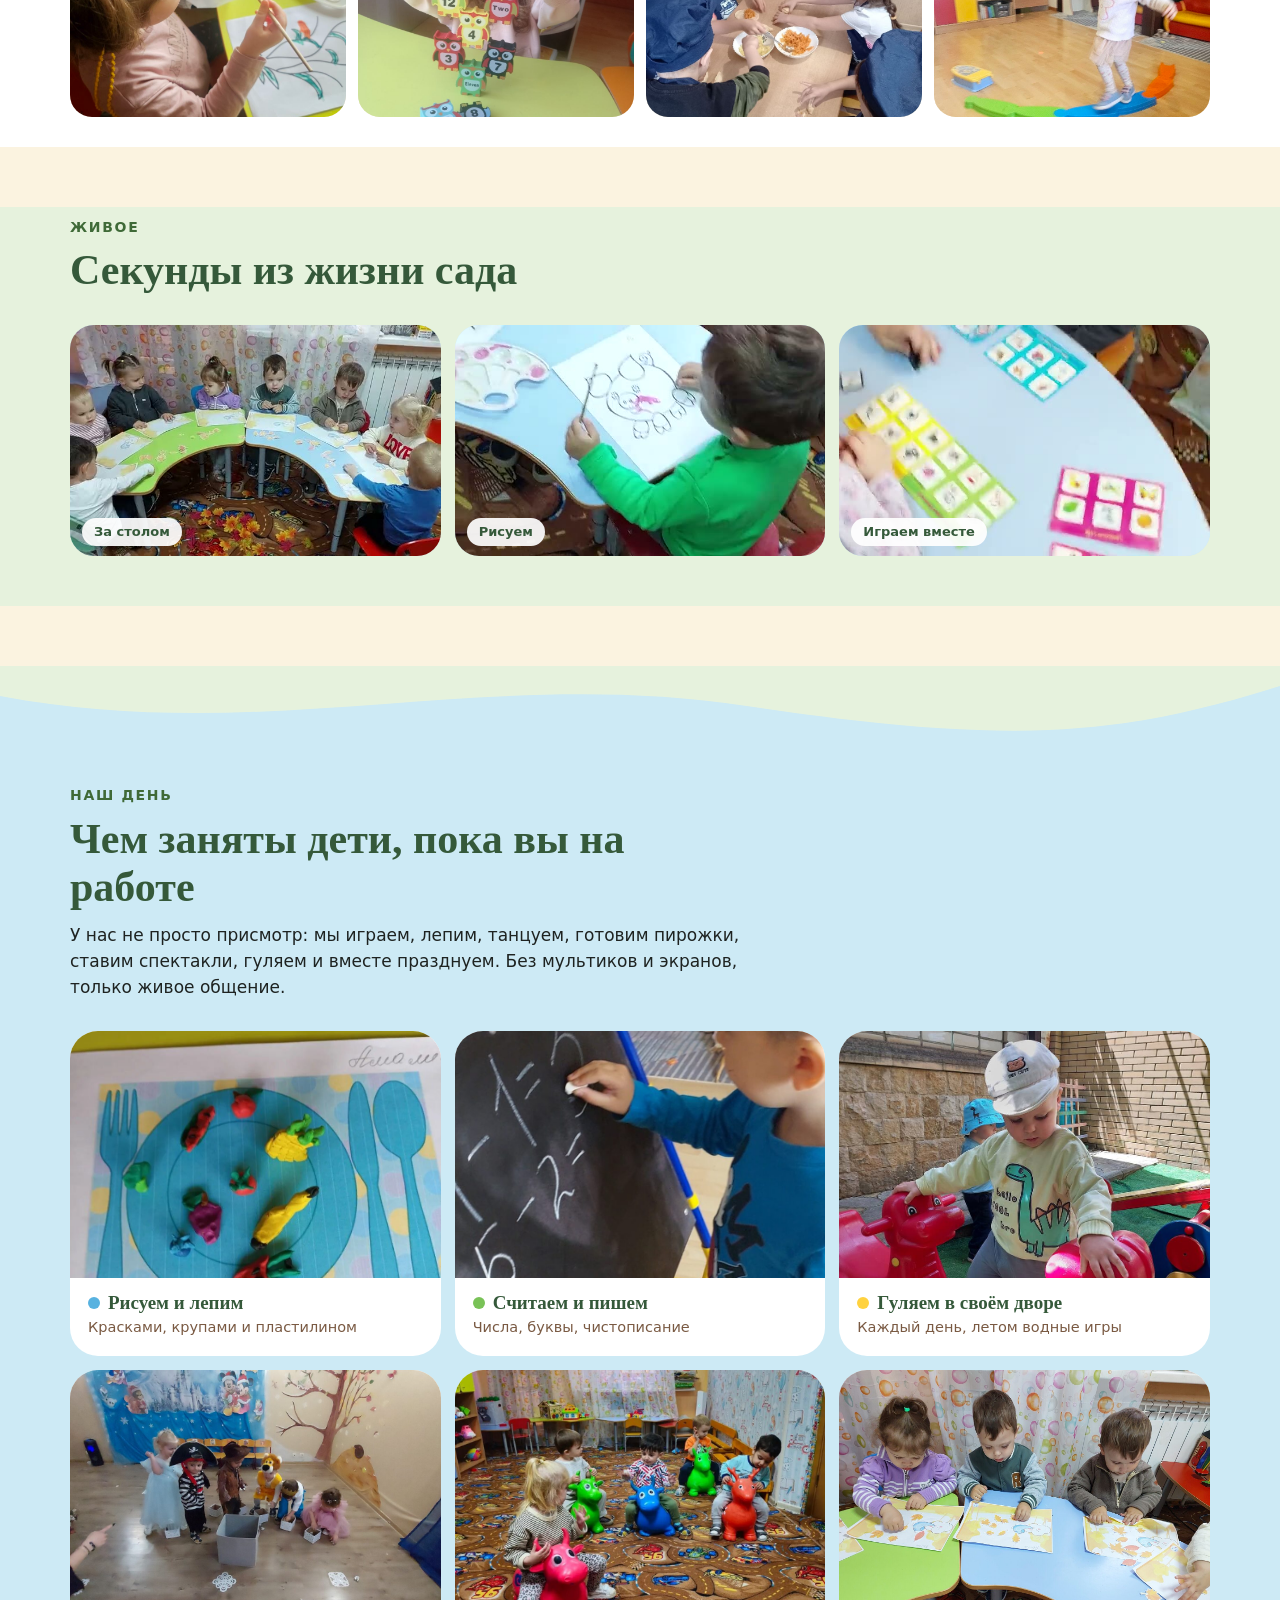
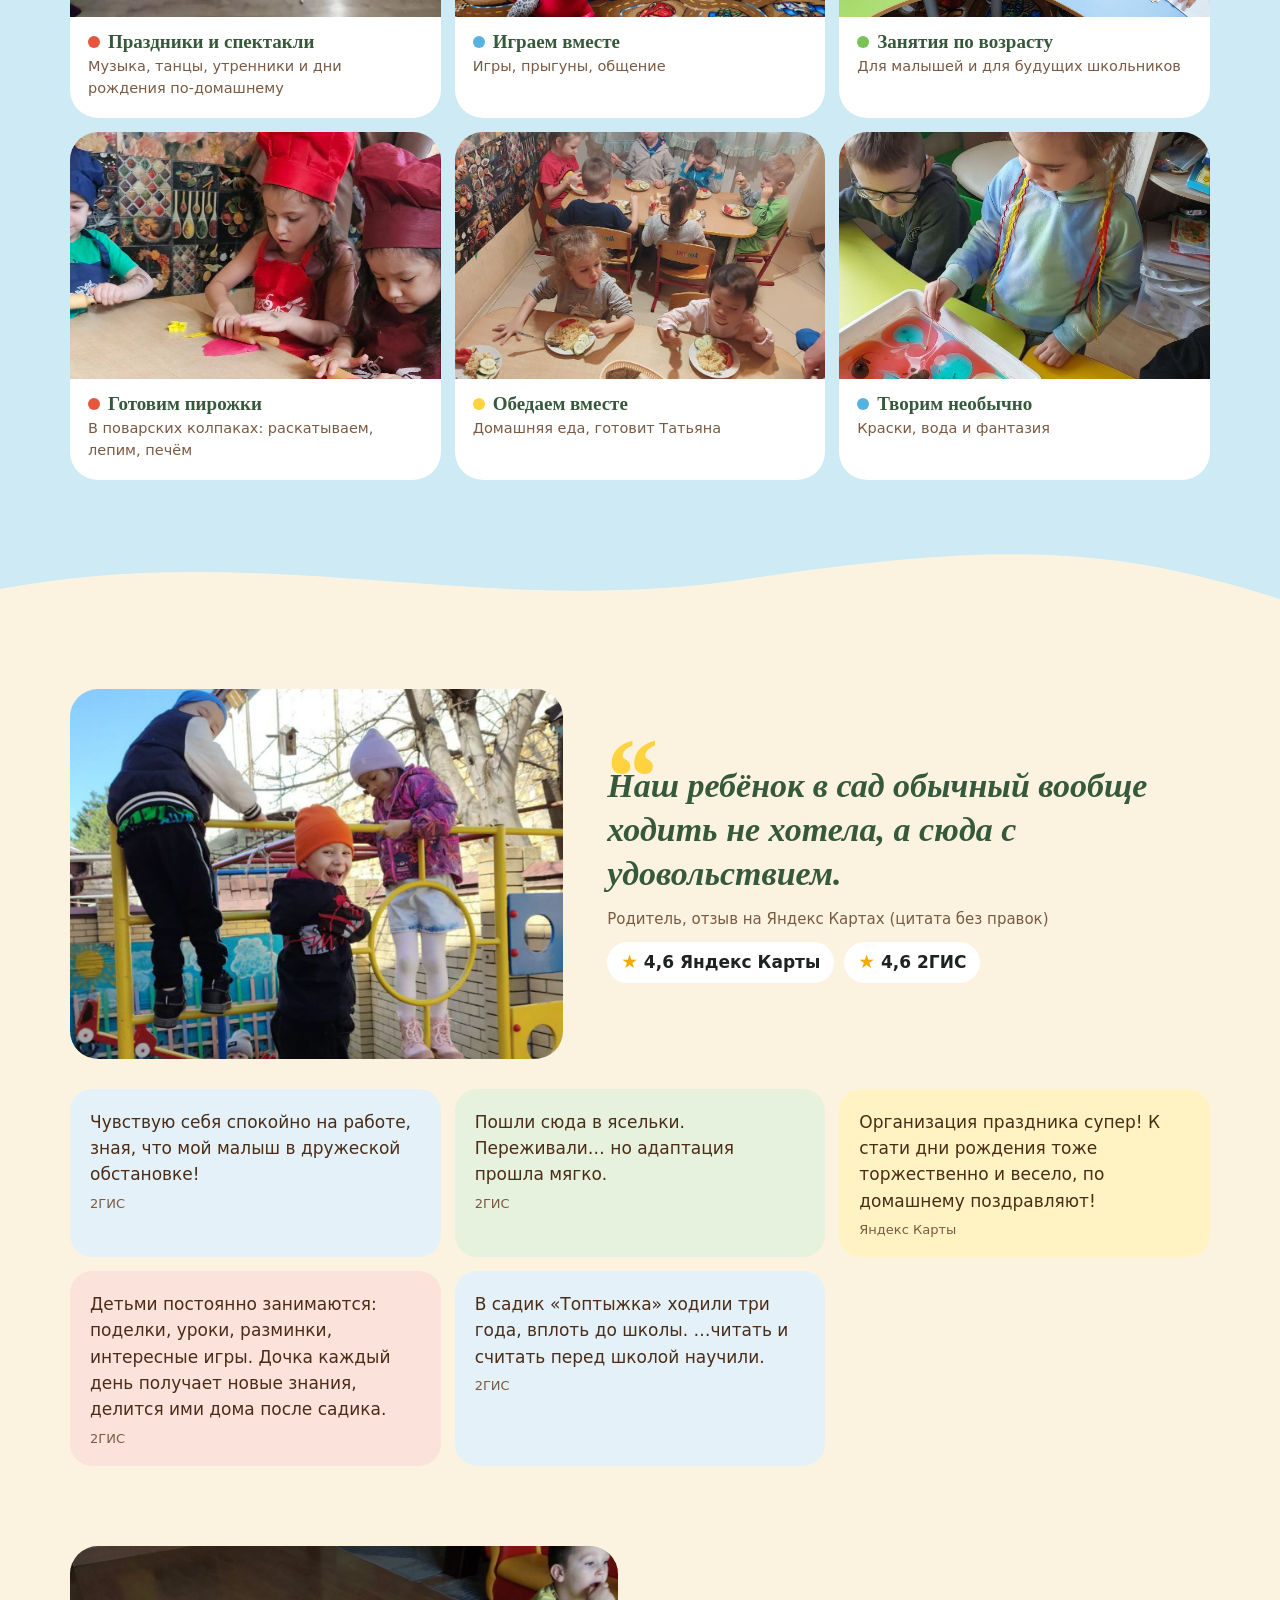
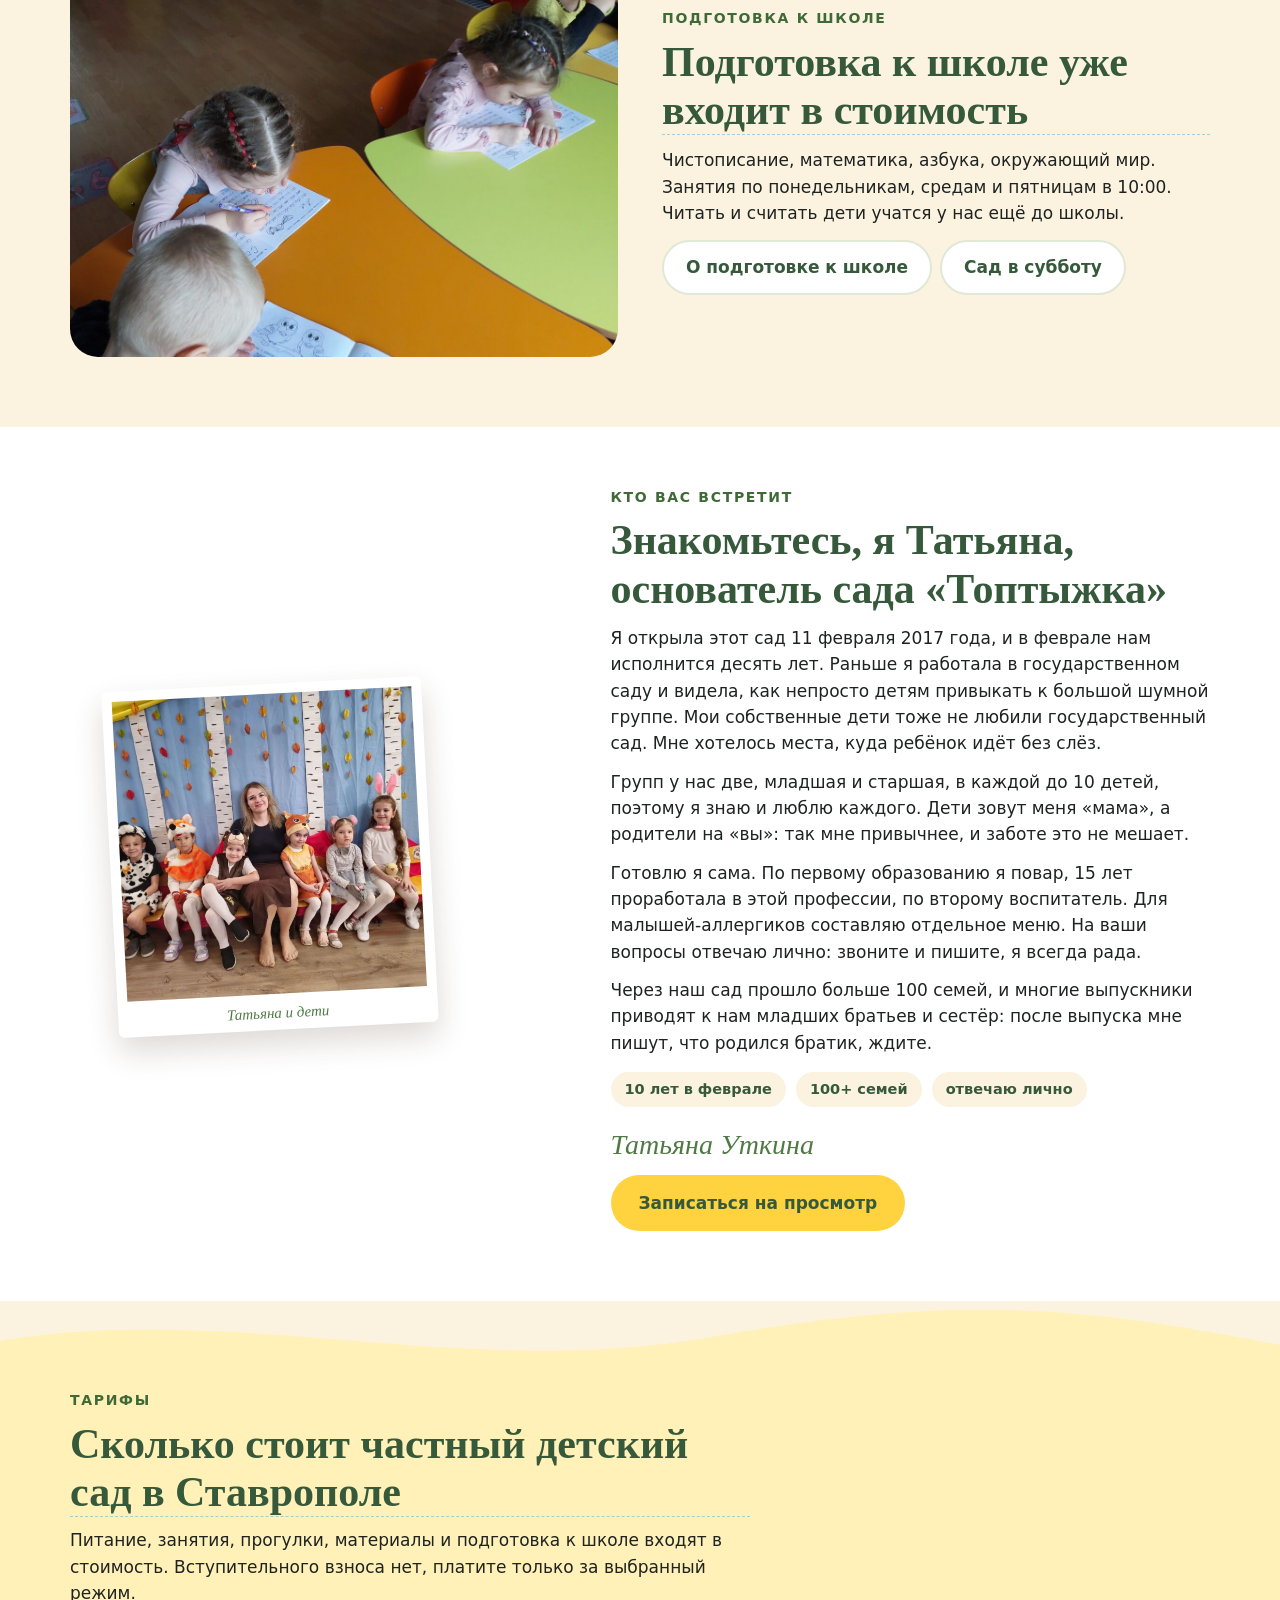
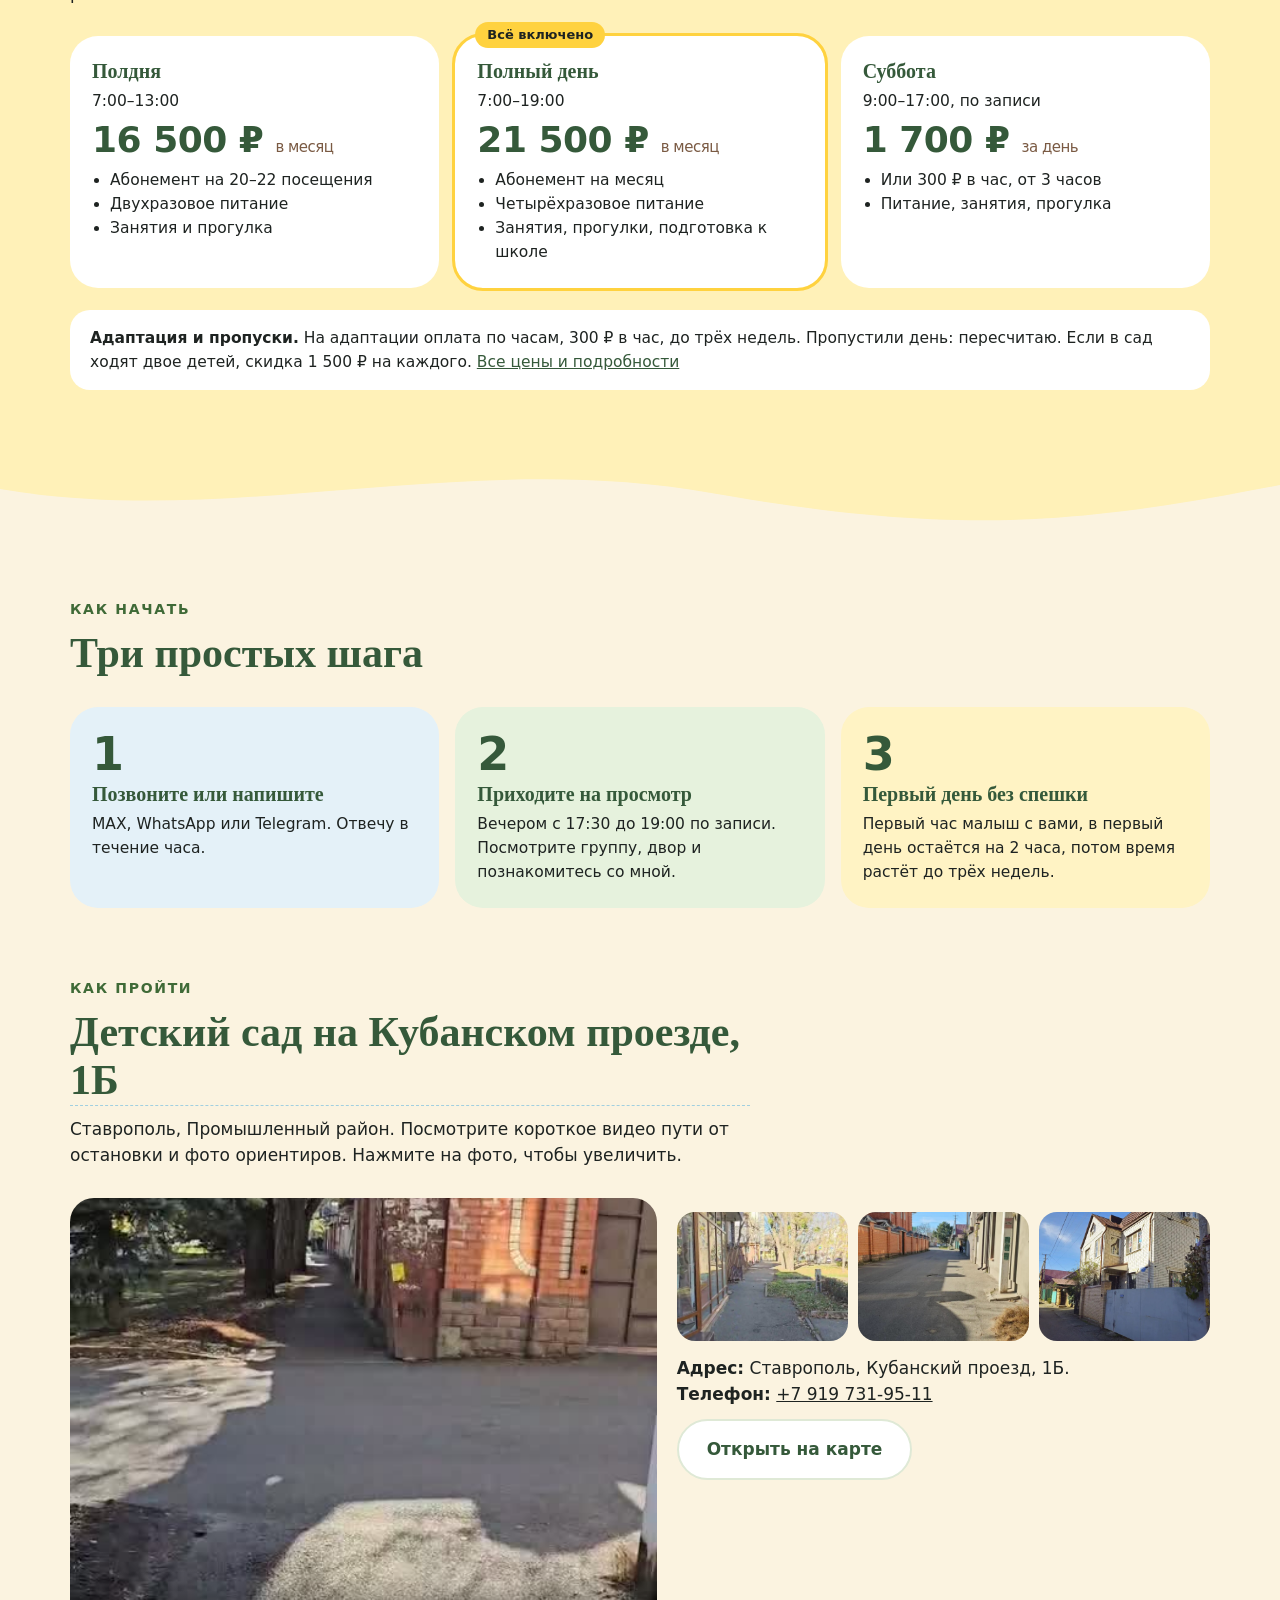
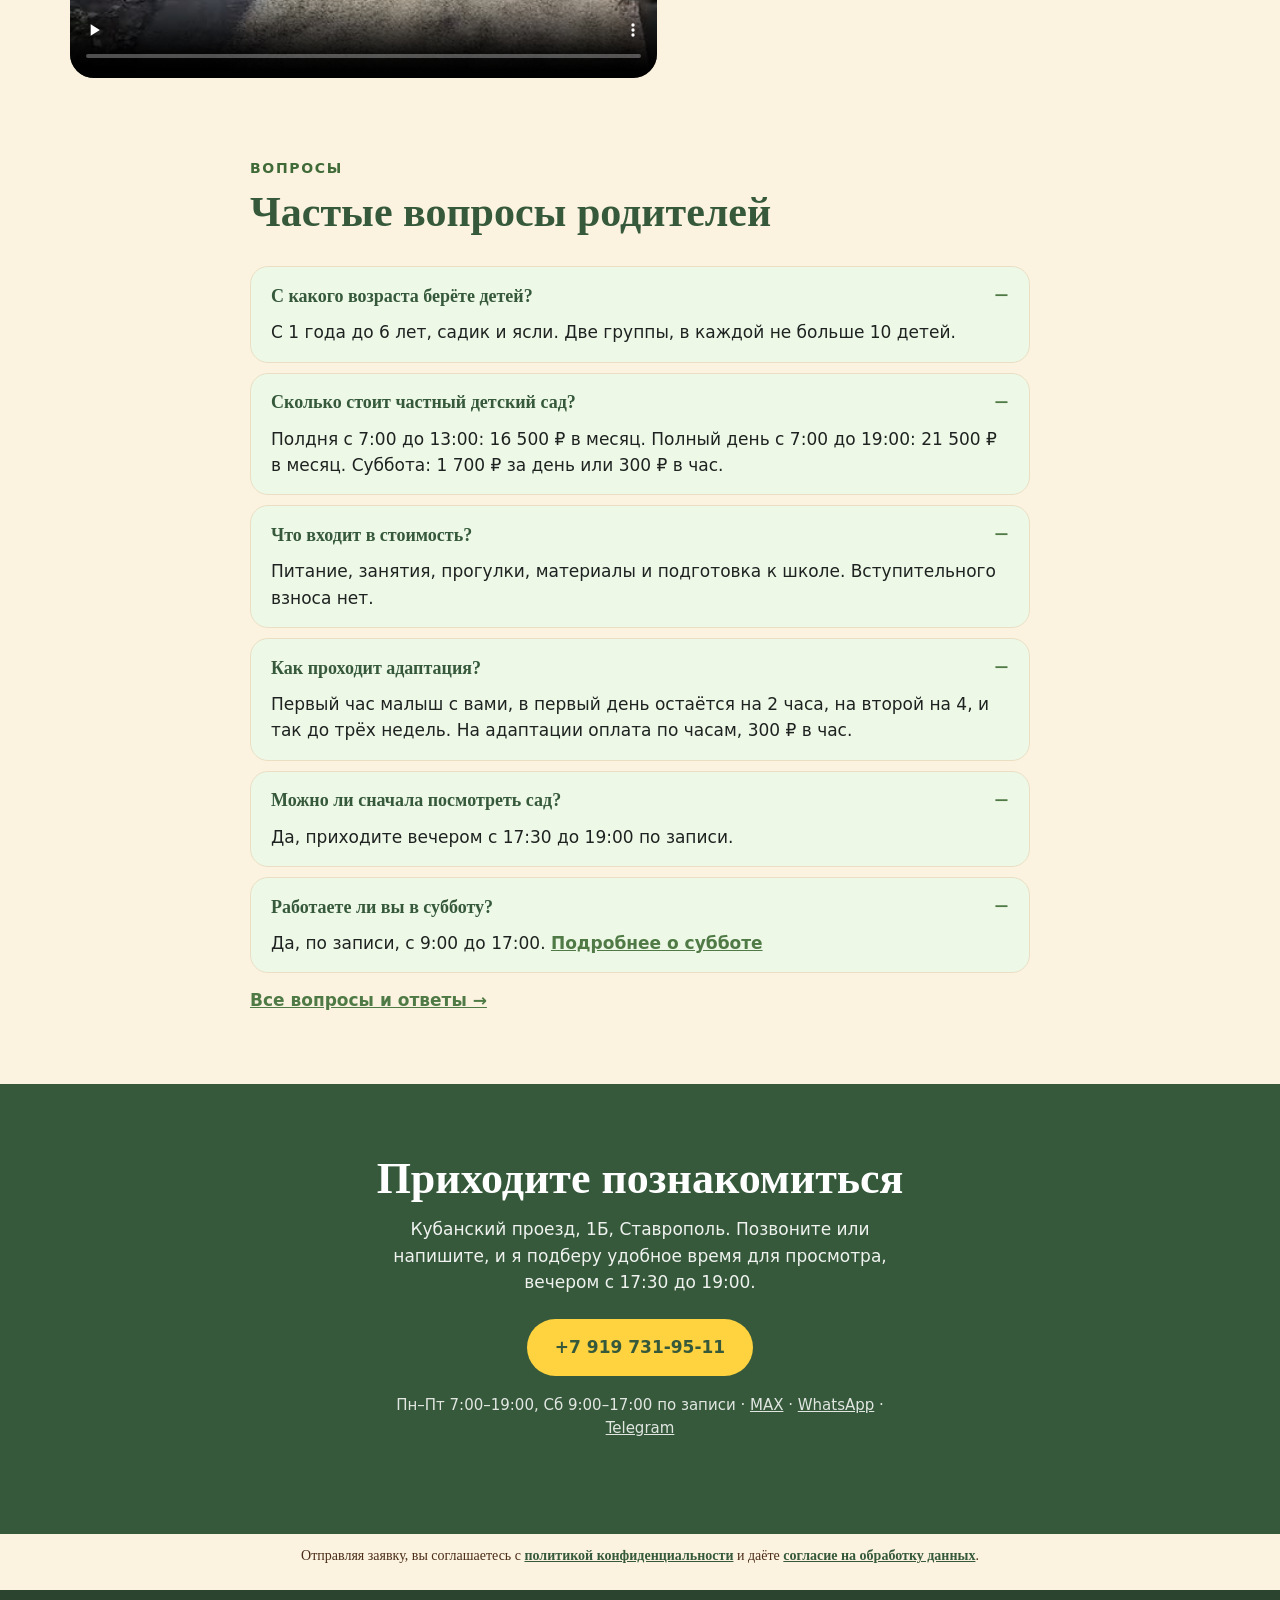
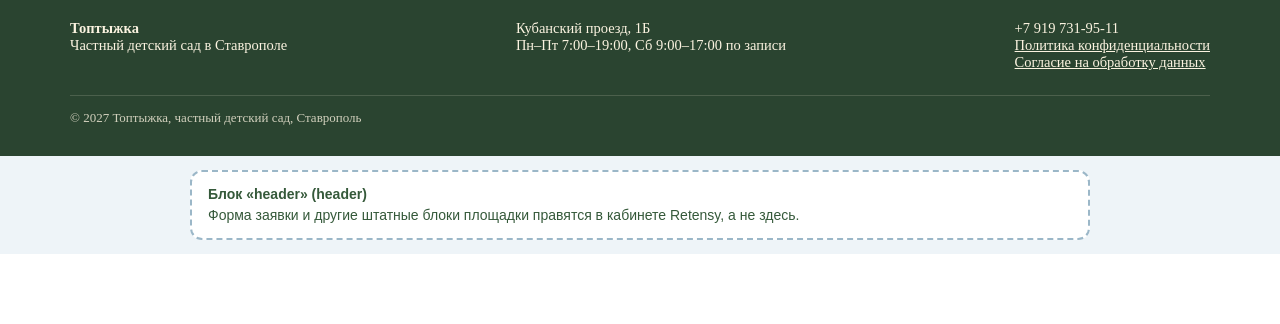
==== commit 105b8f13: "Редактор: ревизия 195" ====
--- a/glavnaya.html
+++ b/glavnaya.html
@@ -1,8 +1,8 @@
 <!doctype html>
 <html lang="ru"><head><meta name="robots" content="noindex,nofollow"><meta charset="utf-8"><meta name="viewport" content="width=device-width,initial-scale=1">
 <title>Редактор: Топтыжка</title>
-<link rel="stylesheet" href="editor.css?v=38">
-</head><body data-page="glavnaya" data-revision="194">
+<link rel="stylesheet" href="editor.css?v=39">
+</head><body data-page="glavnaya" data-revision="195">
 <div class="rb" data-file="glavnaya/01-SxvCBgVT.html" data-id="SxvCBgVT" data-label="Частный детский сад на Кубанском проезде, где вашего малыша "><style> :root{--cream:#FBF3E0;--sky:#CDEAF5;--blue:#58B2E0;--green:#79C257;--sun:#FFD23F;--red:#E8553D;--forest:#35593A;--leaf:#4F7A45;--ink:#1E2321;--muted:#7a5a43;--r:28px; --serif:Georgia,'Times New Roman',serif;--sans:'Segoe UI',system-ui,sans-serif} *{box-sizing:border-box;margin:0} .mk3{font:17px/1.55 var(--sans);color:var(--ink);background:var(--cream);overflow-x:hidden} img,video{display:block;max-width:100%}a{color:inherit} h1,h2,h3{font-family:var(--serif);color:var(--forest);line-height:1.15;font-weight:700} .wrap{max-width:1180px;margin:0 auto;padding:0 20px} section{position:relative} .kicker{color:var(--leaf);font-weight:600;font-size:14px;letter-spacing:.12em;text-transform:uppercase} .sec-head{max-width:680px;margin-bottom:30px}.sec-head h2{font-size:clamp(28px,3.4vw,42px);margin:8px 0 10px} .top{position:sticky;top:0;z-index:20;background:rgba(251,243,224,.94);backdrop-filter:blur(8px);border-bottom:1px solid #eadfc4} .top .wrap{display:flex;align-items:center;gap:22px;height:64px} .logo{font:700 22px var(--serif);color:var(--forest);text-decoration:none;display:flex;gap:8px;align-items:center} .logo i{width:30px;height:30px;border-radius:50%;background:var(--sun);display:grid;place-items:center;font-style:normal;font-size:17px} .top nav{display:flex;gap:6px;margin-left:auto}.top nav a{text-decoration:none;font-size:15px;padding:6px 12px;border-radius:99px;transition:.25s}.top nav a:hover{background:var(--sky)} .tel{font-weight:600;text-decoration:none;white-space:nowrap} .btn{display:inline-block;text-decoration:none;font-weight:700;padding:15px 28px;border-radius:99px;transition:.25s} .btn-main{background:linear-gradient(#FFD86B,#F5B23A);color:#4A2C17;box-shadow:0 6px 0 #D89A2B,0 14px 24px rgba(216,154,43,.35)} .btn-main:hover{transform:translateY(3px);box-shadow:0 3px 0 #D89A2B,0 8px 16px rgba(216,154,43,.3)} .btn-soft{background:#fff;border:2px solid #dfe9d6;color:var(--forest)}.btn-soft:hover{background:var(--sky);border-color:var(--sky)} .wave{display:block;width:100%;height:70px;margin-bottom:-1px}.wave.flip{transform:scaleY(-1);margin:-1px 0 0} .hero{padding:26px 0 14px}.hero .wrap{display:grid;grid-template-columns:1.05fr 1fr;gap:40px;align-items:center} .hero h1{font-size:clamp(30px,3.7vw,46px);margin:10px 0 14px}.hero p.lead{font-size:18px;max-width:540px} .hero-card{margin-top:24px;background:#fff;border-radius:var(--r);padding:18px 20px;display:flex;gap:16px;align-items:center;box-shadow:0 10px 30px rgba(74,44,23,.08);max-width:540px} .avatar{flex:none;width:64px;height:64px;border-radius:50%;background:var(--sky);display:grid;place-items:center;font-size:32px} .hero-card b{font-family:var(--serif);color:var(--forest);font-size:18px}.hero-card small{display:block;color:var(--muted)} .hero-cta{display:flex;gap:14px;flex-wrap:wrap;margin-top:18px}.vis{margin-top:12px;font-size:15px;color:var(--muted);max-width:540px} .msgs{margin-top:14px;font-size:14.5px;color:var(--muted)}.msgs a{color:var(--leaf);font-weight:600;text-decoration:none} .photo-blob{position:relative;aspect-ratio:1/.92} .photo-blob img{width:100%;height:100%;object-fit:cover;border-radius:46% 54% 42% 58%/52% 44% 56% 48%;box-shadow:0 20px 40px rgba(53,89,58,.18);animation:morph 14s ease-in-out infinite} @keyframes morph{50%{border-radius:56% 44% 54% 46%/44% 56% 44% 56%}} .sticker{position:absolute;left:-14px;bottom:30px;background:var(--sun);border-radius:22px;padding:12px 16px;font-weight:700;transform:rotate(-4deg);box-shadow:0 8px 18px rgba(0,0,0,.12);animation:bob 5s ease-in-out infinite} .sticker small{display:block;font-weight:500}@keyframes bob{50%{transform:rotate(-4deg) translateY(-8px)}} .patch{position:absolute;right:-8px;top:12px;width:70px;height:70px;border-radius:14px;background:var(--blue);border:3px dashed #fff;transform:rotate(8deg);display:grid;place-items:center;font-size:34px;box-shadow:0 6px 14px rgba(0,0,0,.12)} .facts{padding:34px 0 10px}.facts .wrap{display:grid;grid-template-columns:repeat(4,1fr);gap:14px} .fact{background:#fff;border-radius:20px;padding:18px 20px}.fact b{font:700 32px var(--serif);color:var(--forest);display:block;white-space:nowrap}.fact span{font-size:15px;color:var(--muted)} .cards{display:grid;grid-template-columns:repeat(3,1fr);gap:16px} .card{background:#fff;border-radius:var(--r);padding:24px 22px;transition:.3s} .card:hover{transform:translateY(-6px);box-shadow:0 18px 30px rgba(74,44,23,.1)} .card h3{font-size:20px;margin-bottom:6px}.card p{font-size:15.5px}.card a{color:var(--leaf);font-weight:600} .fears{padding:60px 0 20px} .why{background:#fff;padding:60px 0 50px} .bento{display:grid;grid-template-columns:repeat(4,1fr);grid-auto-rows:auto;gap:14px} .bento .card{background:var(--cream)}.bento .card:hover{background:#fff;outline:2px solid var(--sky)} .bento .photo{border-radius:var(--r);overflow:hidden;position:relative;min-height:200px} .bento .photo img{width:100%;height:100%;object-fit:cover;transition:transform .7s}.bento .photo:hover img{transform:scale(1.06)} .bento .photo span{position:absolute;left:12px;bottom:10px;background:rgba(255,255,255,.92);border-radius:99px;padding:4px 12px;font-size:13px;font-weight:600;color:var(--forest)} .b-a{grid-column:span 2;grid-row:span 2}.b-w{grid-column:span 2} .ico{width:48px;height:48px;border-radius:16px;display:grid;place-items:center;font-size:26px;margin-bottom:12px;background:#fff} .gallery{background:#fff;padding:20px 0 30px} .grid{display:grid;grid-template-columns:repeat(6,1fr);grid-auto-rows:150px;gap:12px} .grid figure{overflow:hidden;border-radius:24px;position:relative}.grid img{width:100%;height:100%;object-fit:cover;transition:transform .6s}.grid figure:hover img{transform:scale(1.07)} .g1{grid-column:span 3;grid-row:span 2}.g2{grid-column:span 3}.g3{grid-column:span 1}.g4{grid-column:span 2}.g5,.g6,.g7{grid-column:span 2;grid-row:span 2} .grid figcaption,.clipgrid figcaption,.band figcaption{position:absolute;left:12px;bottom:10px;background:rgba(255,255,255,.92);border-radius:99px;padding:4px 12px;font-size:13px;font-weight:600;color:var(--forest)} .video{margin-top:14px}.video video{width:100%;max-height:520px;border-radius:24px;background:#000;object-fit:cover}.video span{display:block;margin-top:8px;font-size:14px;color:var(--muted)} .clips{background:#fff;padding:10px 0 50px}.clipgrid{display:grid;grid-template-columns:repeat(3,1fr);gap:14px} .clipgrid figure{margin:0;position:relative;border-radius:24px;overflow:hidden;aspect-ratio:16/10;background:var(--sky)}.clipgrid video{width:100%;height:100%;object-fit:cover} .day{background:var(--sky);padding:30px 0 70px} .daygrid{display:grid;grid-template-columns:repeat(3,1fr);gap:14px} .daycard{border-radius:var(--r);overflow:hidden;background:#fff;transition:.3s}.daycard:hover{transform:translateY(-6px);box-shadow:0 18px 30px rgba(53,89,58,.15)} .daycard img{width:100%;aspect-ratio:3/2;object-fit:cover}.daycard div{padding:14px 18px 18px}.daycard h3{font-size:19px;margin-bottom:2px}.daycard p{font-size:14.5px;color:var(--muted)} .dot{display:inline-block;width:12px;height:12px;border-radius:50%;margin-right:8px;background:var(--c,var(--blue))} .quote{padding:70px 0 50px}.quote .wrap.main{display:grid;grid-template-columns:.9fr 1.1fr;gap:44px;align-items:center} .quote .pic{border-radius:var(--r);overflow:hidden;aspect-ratio:4/3}.quote .pic img{width:100%;height:100%;object-fit:cover;object-position:20% 40%} .quote blockquote{font:italic 600 clamp(24px,2.9vw,34px)/1.3 var(--serif);color:var(--forest);position:relative} .quote blockquote::before{content:"“";position:absolute;left:-6px;top:-58px;font-size:110px;color:var(--sun)} .quote cite{display:block;font:500 15px var(--sans);color:var(--muted);margin-top:14px;font-style:normal} .stars{margin-top:14px;display:flex;gap:10px;flex-wrap:wrap}.stars a{background:#fff;border-radius:99px;padding:6px 14px;font-weight:600;text-decoration:none}.stars a:hover{background:var(--sky)} .more-q{display:grid;grid-template-columns:repeat(3,1fr);gap:14px;margin-top:30px} .more-q figure{background:#fff;border-radius:22px;padding:20px;margin:0}.more-q cite{display:block;margin-top:8px;font-size:13px;color:var(--muted);font-style:normal} .school{padding:30px 0 70px}.school .wrap{display:grid;grid-template-columns:1fr 1fr;gap:44px;align-items:center} .school .pic{border-radius:var(--r);overflow:hidden;aspect-ratio:4/3}.school .pic img{width:100%;height:100%;object-fit:cover} .school .btn{margin:14px 8px 0 0;padding:12px 22px} .tanya{background:#fff;padding:60px 0 70px}.tanya .wrap{display:grid;grid-template-columns:.9fr 1.1fr;gap:50px;align-items:center} .polas{position:relative;height:430px} .pola{position:absolute;background:#fff;padding:10px 10px 36px;border-radius:6px;box-shadow:0 14px 30px rgba(74,44,23,.18)} .pola img{width:260px;height:260px;object-fit:cover}.pola span{position:absolute;bottom:8px;left:0;right:0;text-align:center;font:italic 15px var(--serif);color:var(--leaf)} .p1{left:0;top:10px;transform:rotate(-5deg)}.p2{left:150px;top:150px;transform:rotate(4deg)} .polas .patch{right:20px;top:0} .tanya p{margin-bottom:12px}.chips{display:flex;gap:10px;flex-wrap:wrap;margin:16px 0 22px}.chips span{background:var(--cream);border-radius:99px;padding:6px 14px;font-weight:600;font-size:14.5px;color:var(--forest)} .sign{font:italic 28px var(--serif);color:var(--leaf);margin:6px 0 14px} .band{padding:0 0 60px}.band .wrap{display:grid;grid-template-columns:1fr 1fr;gap:14px}.band figure{margin:0;position:relative;border-radius:28px;overflow:hidden;aspect-ratio:3/2}.band img{width:100%;height:100%;object-fit:cover;transition:transform .8s}.band figure:hover img{transform:scale(1.05)} .price{background:#FFF1B8;padding:20px 0 70px} .price .card{background:#fff;position:relative}.price .card.hit{outline:3px solid var(--sun);transform:translateY(-8px)} .price .tag{position:absolute;top:-14px;left:20px;background:var(--sun);border-radius:99px;padding:3px 12px;font-size:13px;font-weight:700} .price .sum{font:700 36px var(--serif);color:var(--forest);margin:6px 0}.price .sum small{font:500 15px var(--sans);color:var(--muted)} .price ul{padding-left:18px;margin-top:8px;font-size:15.5px} .pnote{margin-top:22px;background:#fff;border-radius:20px;padding:16px 20px;font-size:15.5px} .how{padding:70px 0 40px}.num{font:700 46px var(--serif);color:var(--sun);line-height:1;margin-bottom:6px} .where{padding:30px 0 50px}.wgrid{display:grid;grid-template-columns:1.1fr 1fr;gap:20px;align-items:start} .wgrid video{width:100%;max-height:480px;border-radius:24px;background:#000;object-fit:cover} .threepics{display:grid;grid-template-columns:repeat(3,1fr);gap:10px;margin:14px 0}.threepics img{border-radius:18px;aspect-ratio:4/3;object-fit:cover;width:100%} .faq{padding:30px 0 70px}.faq .wrap{max-width:820px} details{background:#fff;border:1px solid #eadfc4;border-radius:18px;padding:16px 20px;margin-bottom:10px;transition:.25s}details:hover{background:#EAF6FC}details[open]{background:#EEF8E7} summary{cursor:pointer;font:600 18px var(--serif);color:var(--forest);list-style:none;display:flex;justify-content:space-between;align-items:center;gap:14px}summary::-webkit-details-marker{display:none} summary::after{content:"+";flex:none;font-size:26px;line-height:1;color:var(--leaf)}details[open] summary::after{content:"−"} details p{margin-top:10px}.faq a{color:var(--leaf);font-weight:600} .final{background:var(--forest);color:#fff;padding:70px 0;text-align:center} .final h2{color:#fff;font-size:clamp(28px,3.6vw,44px)}.final p{max-width:560px;margin:12px auto 24px;opacity:.92} .final .small{font-size:15px;margin-top:18px;opacity:.85}.final .small a{color:#fff} .bg{display:none;width:42px;height:42px;border-radius:14px;background:#fff;border:1px solid #eadfc4;place-items:center;font-size:22px;line-height:1;text-decoration:none;color:var(--forest)}.mm{display:none;position:fixed;left:0;right:0;top:56px;bottom:0;background:#FBF3E0;z-index:19;overflow:auto;padding:10px 20px 90px}.mm:target{display:block}.mm a.i{display:block;padding:15px 6px;border-bottom:1px solid #eadfc4;font:600 20px var(--serif);color:var(--forest);text-decoration:none}.mm .hero-cta{margin-top:20px}.mm .x{color:var(--muted);font:500 15px var(--sans);text-align:center;margin-top:14px;display:block;text-decoration:none} @keyframes rise{from{opacity:0;transform:translateY(34px)}to{opacity:1;transform:none}} .hero .wrap>*,.facts .fact{animation:rise .9s both}.hero .wrap>*:nth-child(2){animation-delay:.15s}.fact:nth-child(2){animation-delay:.1s}.fact:nth-child(3){animation-delay:.2s}.fact:nth-child(4){animation-delay:.3s} @supports (animation-timeline:view()){.card,.bento .photo,.grid figure,.daycard,.quote .wrap>*,.tanya .wrap>*,.sec-head,.more-q figure{animation:rise linear both;animation-timeline:view();animation-range:entry 0% entry 45%}} @media (prefers-reduced-motion:reduce){*{animation:none!important;transition:none!important}} @media(max-width:900px){ .top nav{display:none}.top .wrap{height:56px;gap:10px}.tel{display:none}.top .btn-main{margin-left:auto}.bg{display:grid} .hero .wrap,.quote .wrap.main,.tanya .wrap,.school .wrap,.wgrid{grid-template-columns:1fr}.photo-blob{order:-1;aspect-ratio:1/.8} .facts .wrap{grid-template-columns:1fr 1fr}.cards,.daygrid,.more-q,.clipgrid{grid-template-columns:1fr} .bento{grid-template-columns:1fr 1fr}.b-a,.b-w{grid-column:span 2}.b-a{grid-row:span 1} .grid{grid-template-columns:repeat(2,1fr);grid-auto-rows:140px}.grid figure{grid-column:span 1!important;grid-row:span 1!important}.grid .g1{grid-column:span 2!important;grid-row:span 2!important} .sticker{left:6px}.patch{right:6px}.band .wrap{grid-template-columns:1fr}.polas{height:380px}.pola img{width:210px;height:210px}.p2{left:130px;top:170px}.polas{height:430px} .price .card.hit{transform:none} } @media(max-width:560px){.fact b{font-size:26px}.tel{display:none}.top .btn-main{margin-left:auto}.btn{padding:14px 22px}.hero-card{flex-direction:column;text-align:center}.bento{grid-template-columns:1fr}.b-a,.b-w{grid-column:span 1}.threepics{grid-template-columns:1fr 1fr}} </style><div class='mk3'><header class='top'><div class='wrap'><a class='logo' href='#'><i>🧸</i>Топтыжка</a><nav><a href='#why'>Почему мы</a><a href='#day'>Наш день</a><a href='#otzyvy'>Отзывы</a><a href='#price'>Тарифы</a><a href='#how'>Как начать</a><a href='#faq'>Вопросы</a></nav><a class='tel' href='tel:+79197319511'>+7 919 731-95-11</a><a class='btn btn-main' style='padding:10px 20px' href='#form'>Записаться</a><a class='bg' href='#mm' aria-label='Меню'>☰</a></div></header><div class='mm' id='mm'><a class='i' href='#why'>Почему мы</a><a class='i' href='#day'>Наш день</a><a class='i' href='#otzyvy'>Отзывы</a><a class='i' href='#price'>Тарифы</a><a class='i' href='#how'>Как начать</a><a class='i' href='#faq'>Вопросы</a><a class='i' href='yasli-stavropol/'>Ясли</a><a class='i' href='podgotovka-k-shkole/'>Подготовка к школе</a><a class='i' href='sad-v-subbotu/'>Сад в субботу</a><a class='i' href='tseny/'>Цены</a><div class='hero-cta'><a class='btn btn-main' href='#form'>Записаться на просмотр</a><a class='btn btn-soft' href='tel:+79197319511'>+7 919 731-95-11</a></div><a class='x' href='#x'>Закрыть меню</a></div><section class='hero'><div class='wrap'><div><div class='kicker'>Ставрополь · Промышленный район · Кубанский проезд, 1Б</div><h1>Частный детский сад на Кубанском проезде, где вашего малыша знают по имени</h1><p class='lead'>Садик и ясли для детей от 1 года до 6 лет. В группе не больше 10 малышей, работаем с 7:00 до 19:00 и по субботам. Питание, занятия и подготовка к школе уже в стоимости, взносов нет.</p><div class='hero-cta'><a class='btn btn-main' href='#form'>Записаться на просмотр</a><a class='btn btn-soft' href='tel:+79197319511'>Позвонить</a></div><p class='vis'><b>Просмотр вечером, с 17:30 до 19:00, по записи.</b> Покажу группу и двор и отвечу на все вопросы.</p><p class='msgs'>Или напишите мне: <a href='https://max.ru/u/f9LHodD0cOKMxOxEzPnBJaD80XWG0SdVzUSUioYIpoT9qydU1t_LxvP7VS0'>MAX</a> · <a href='https://wa.me/79197319511'>WhatsApp</a> · <a href='https://t.me/+79197319511'>Telegram</a>. Отвечу в течение часа.</p></div><div class='photo-blob'><img src='assets/hero-druzya-l0h0.jpg' alt='Две девочки обнимаются на прогулке в детском саду Топтыжка'><div class='patch'>🧸</div><div class='sticker'>4,6 в Яндекс Картах и 2ГИС<small>«как дома»</small></div></div></div></section><section class='facts'><div class='wrap'><div class='fact'><b>до 10</b><span>детей в группе</span></div><div class='fact'><b>7:00–19:00</b><span>и суббота по записи</span></div><div class='fact'><b>с 2017</b><span>года работаем</span></div><div class='fact'><b>100+</b><span>семей прошли через сад</span></div></div></section></div></div>
 
 <div class="rb-plain" data-id="tEZdcA6q"><div class="rb-plain-in"><b>Блок «Запишитесь на вечерний просмотр» (form)</b><br>Форма заявки и другие штатные блоки площадки правятся в кабинете Retensy, а не здесь.</div></div>
@@ -76,5 +76,5 @@
 <div class="rb rb-style" data-file="glavnaya/36-PvNZGdEh.html" data-id="PvNZGdEh" data-label="Стили (не редактируются)" hidden-edit><style>.sticky a[href='#form']{background:#FFD23F !important;color:#35593A !important;box-shadow:none !important;background-image:none !important}</style></div>
 
 <div class="rb rb-style" data-file="glavnaya/37-qshAcdLD.html" data-id="qshAcdLD" data-label="Стили (не редактируются)" hidden-edit><style>.rs-field--check input[type=checkbox]{-webkit-appearance:none;appearance:none;width:26px;height:26px;flex:none;cursor:pointer;margin:0 12px 0 0;border:2.5px solid #FFD23F;border-radius:8px;background:#fff;box-shadow:0 1px 4px rgba(53,89,58,.18);transition:background .15s,transform .15s}.rs-field--check input[type=checkbox]:hover{background:#FFF1B8}.rs-field--check input[type=checkbox]:checked{border-color:#FFD23F;background:#FFD23F url("data:image/svg+xml,%3Csvg xmlns='http://www.w3.org/2000/svg' viewBox='0 0 16 16'%3E%3Cpath d='M3 8.5l3.2 3.2L13 4.8' fill='none' stroke='%2335593A' stroke-width='2.6' stroke-linecap='round' stroke-linejoin='round'/%3E%3C/svg%3E") center/18px no-repeat;transform:scale(1.04)}.rs-field--check input[type=checkbox]:focus-visible{outline:3px solid #58B2E0;outline-offset:2px}.rs-field--check{align-items:flex-start}</style></div>
-<script src="config.js?v=38"></script><script src="editor.js?v=38"></script>
+<script src="config.js?v=39"></script><script src="editor.js?v=39"></script>
 </body></html>
